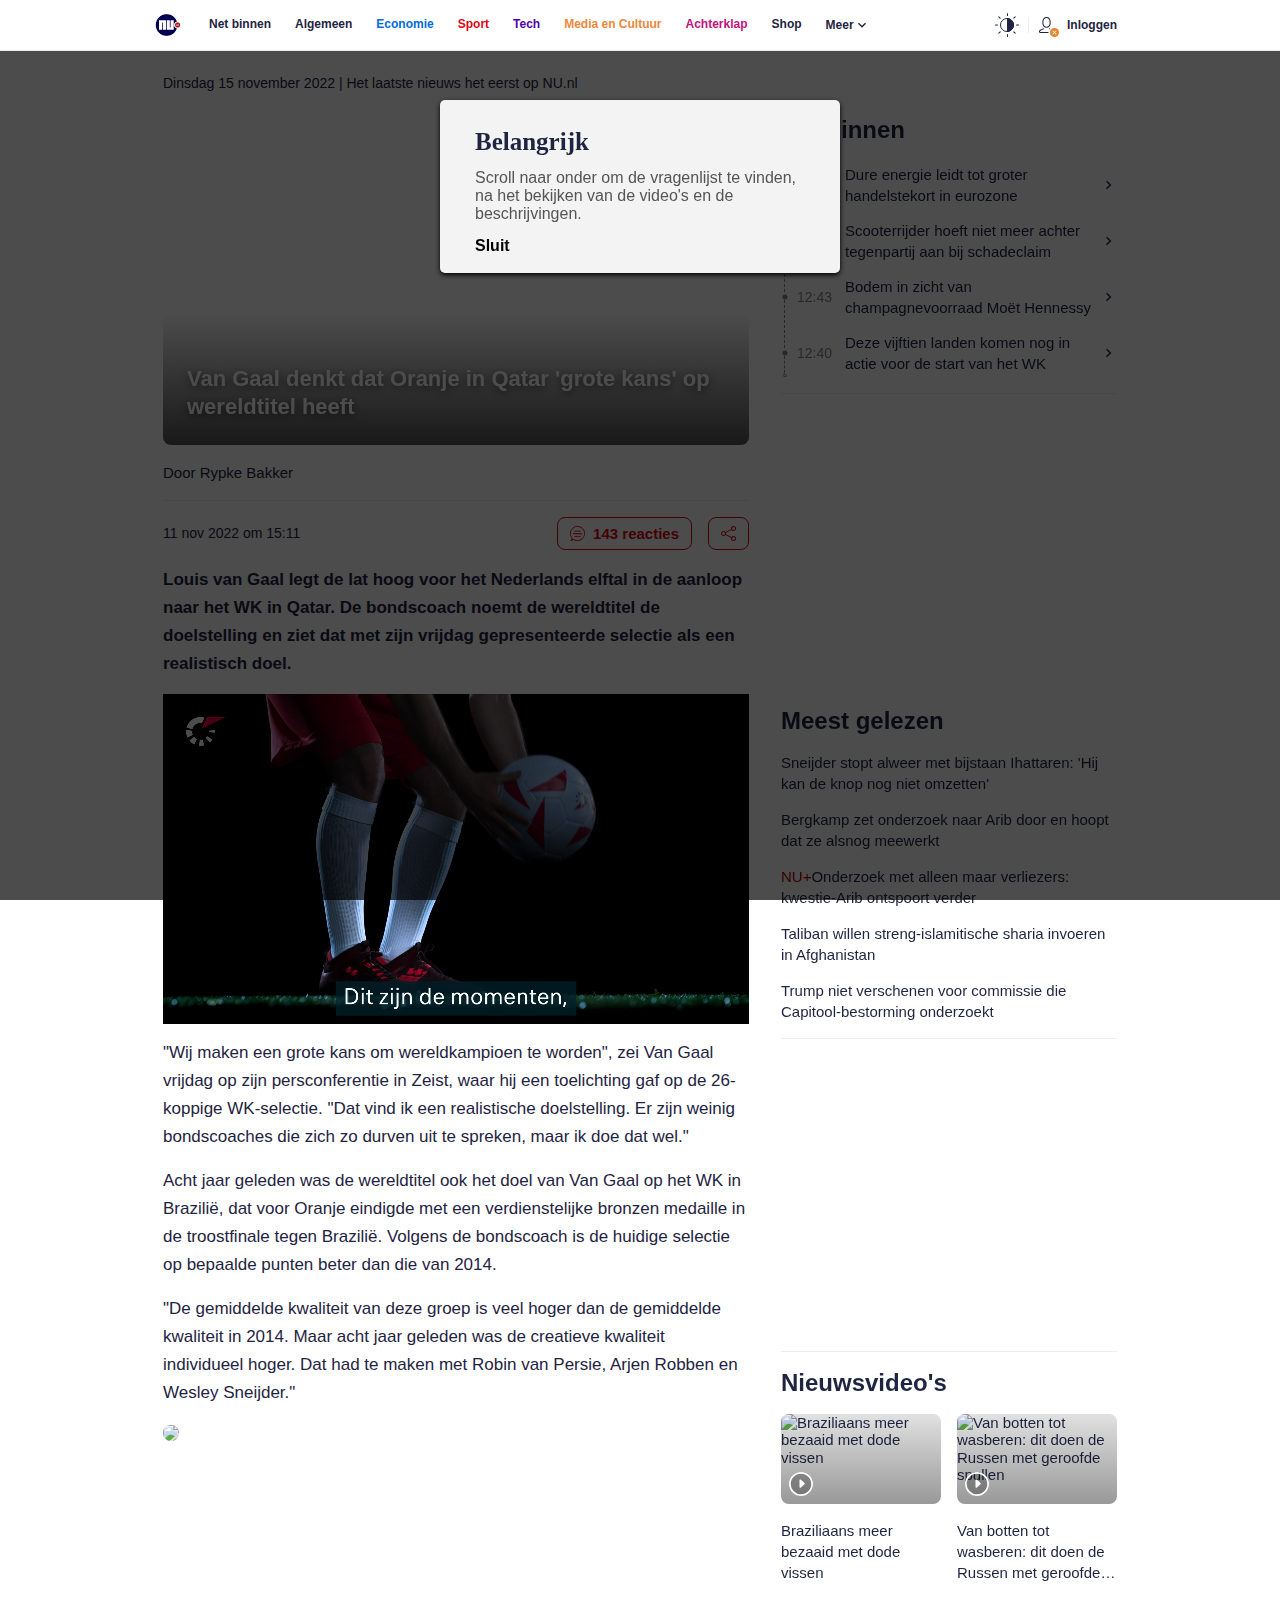
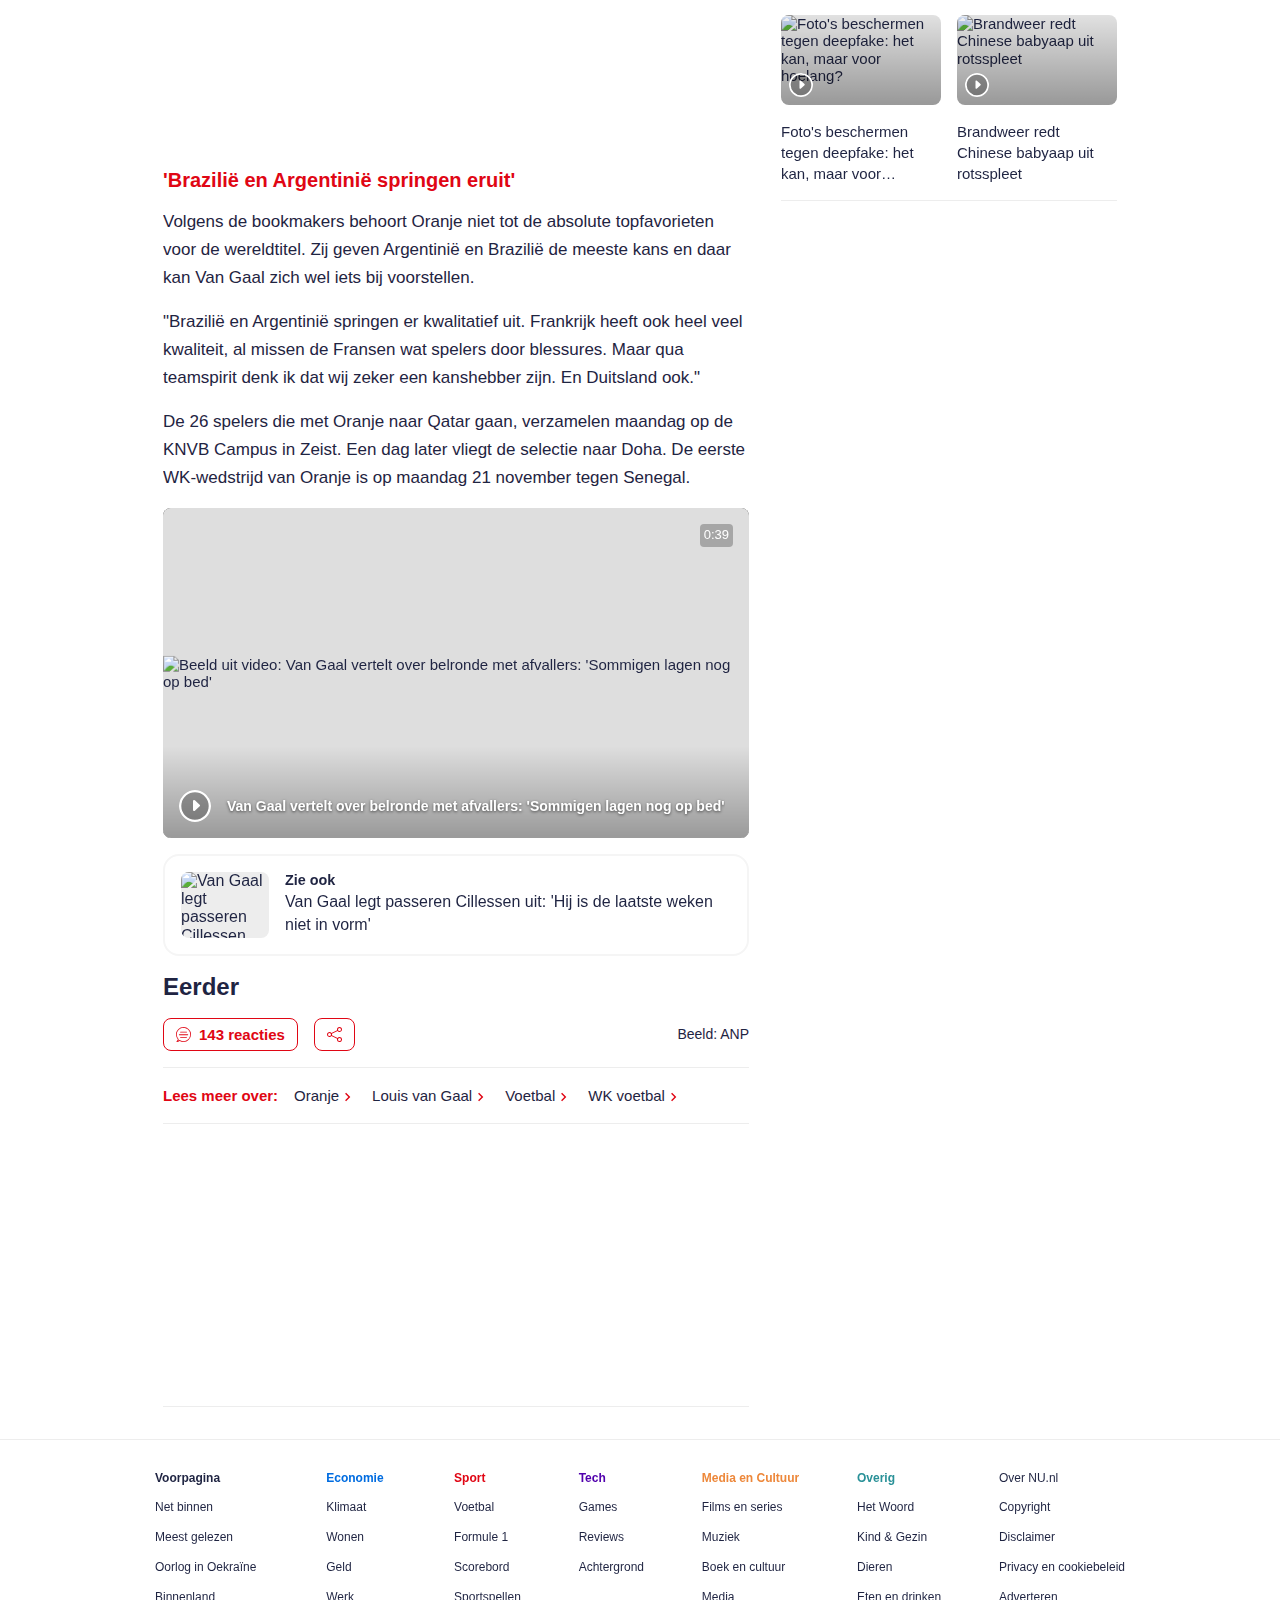
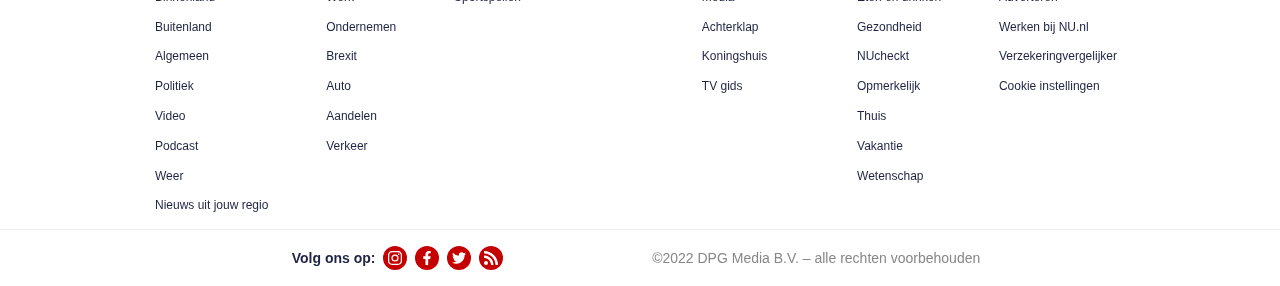
==== is-c/landingpage-is-c.html @ ccc2afef "Add files via upload" ====
<!DOCTYPE html>
<html lang="nl">

	<!-- popup -->  
	<script type="text/javascript" src="https://code.jquery.com/jquery-1.8.2.js"></script>
<style type="text/css">

</style>
<script type='text/javascript'>
$(function(){
var overlay = $('<div id="overlay"></div>');
overlay.show();
overlay.appendTo(document.body);
$('.popup').show();
$('.close').click(function(){
$('.popup').hide();
overlay.appendTo(document.body).remove();
return false;
});


 

$('.x').click(function(){
$('.popup').hide();
overlay.appendTo(document.body).remove();
return false;
});
});
</script>
<div class='popup'>
<div class='cnt223'>
<h1 style="font-size: 25px;">Belangrijk</h1>
<p style="font-size: 16px;">
Scroll naar onder om de vragenlijst te vinden, na het bekijken van de video's en de beschrijvingen.
<br/>
<br/>
<a href='' class='close' style="font-size: 16px;">Sluit</a>
</p>
</div>
</div>
	
<!--	popup -->




<head>
	<meta charset="UTF-8" />
	<meta http-equiv="X-UA-Compatible" content="IE=edge,chrome=1">
	<title>Van Gaal denkt dat Oranje in Qatar 'grote kans' op wereldtitel heeft | WK voetbal | NU.nl</title>
	<link rel="preload" as="image" href="https://media.nu.nl/m/qkdx85waa4nf_wd854/van-gaal-denkt-dat-oranje-in-qatar-grote-kans-op-wereldtitel-heeft.jpg">
	<meta name="google-site-verification" content="oQsKfEIgPiNMkgU1oDrWYKX6Z5FCFrwmlq3_VK6jlNo" />
	<meta name="google-site-verification" content="tRpopkLA7bauR1j8Ndzqrf9vyTjq-MEcNXh7MiApp34" />
	<meta property="fb:pages" content="129383287089484" />
	<meta name="viewport" content="width=device-width, initial-scale=1.0, maximum-scale=2.0, minimum-scale=1.0, user-scalable=yes" />
	<meta name="format-detection" content="telephone=yes" />
	<meta name="apple-mobile-web-app-capable" content="yes" />
	<meta http-equiv="cleartype" content="on">
	<meta name="theme-color" content="#1F2544" />
	<!--[-->
	<link href="https://media.nu.nl" rel="preconnect" crossorigin>
	<!--]-->
	<meta name="DC.date.issued" content="2022-11-11" />
	<meta name="description" content="Louis van Gaal legt de lat hoog voor het Nederlands elftal in de aanloop naar het WK in Qatar. De bondscoach noemt de wereldtitel de doelstelling en ziet dat met zijn vrijdag gepresenteerde selectie als een realistisch doel." />
	<meta name="keywords" content="Oranje, Louis van Gaal, Voetbal, WK voetbal" />
	<meta name="robots" content="index,follow,max-snippet:-1,max-image-preview:large,max-video-preview:5" />
	<meta name="article:published_time" content="2022-11-11T15:11:24+01:00" />
	<meta name="article:updated_time" content="2022-11-11T15:11:25+01:00" />
	<meta name="twitter:card" content="summary_large_image" />
	<meta name="twitter:description" content="Louis van Gaal legt de lat hoog voor het Nederlands elftal in de aanloop naar het WK in Qatar. De bondscoach noemt de wereldtitel de doelstelling en ziet dat met zijn vrijdag gepresenteerde selectie als een realistisch doel." />
	<meta name="twitter:image" content="https://media.nu.nl/m/qkdx85waa4nf_wd1280/van-gaal-denkt-dat-oranje-in-qatar-grote-kans-op-wereldtitel-heeft-wk-voetbal-nunl.jpg" />
	<meta name="twitter:site" content="@NUnl" />
	<meta name="twitter:title" content="Van Gaal denkt dat Oranje in Qatar 'grote kans' op wereldtitel heeft" />
	<meta name="twitter:url" content="https://www.nu.nl/wk-voetbal/6235530/van-gaal-denkt-dat-oranje-in-qatar-grote-kans-op-wereldtitel-heeft.html" />
	<meta name="og:description" content="Louis van Gaal legt de lat hoog voor het Nederlands elftal in de aanloop naar het WK in Qatar. De bondscoach noemt de wereldtitel de doelstelling en ziet dat met zijn vrijdag gepresenteerde selectie als een realistisch doel." />
	<meta name="og:image" content="https://media.nu.nl/m/qkdx85waa4nf_wd1280/van-gaal-denkt-dat-oranje-in-qatar-grote-kans-op-wereldtitel-heeft-wk-voetbal-nunl.jpg" />
	<meta name="og:locale" content="nl_NL" />
	<meta name="og:site_name" content="NU" />
	<meta name="og:title" content="Van Gaal denkt dat Oranje in Qatar 'grote kans' op wereldtitel heeft" />
	<meta name="og:type" content="article" />
	<meta name="og:url" content="https://www.nu.nl/wk-voetbal/6235530/van-gaal-denkt-dat-oranje-in-qatar-grote-kans-op-wereldtitel-heeft.html" />
	<link rel="canonical" href="https://www.nu.nl/wk-voetbal/6235530/van-gaal-denkt-dat-oranje-in-qatar-grote-kans-op-wereldtitel-heeft.html" />
	<script type="application/ld+json"> {"@context":"https://schema.org","@graph":[{"@id":"https://www.nu.nl/#website","@type":"WebSite","name":"NU.nl","url":"https://www.nu.nl/","potentialAction":{"@type":"SearchAction","query-input":"required name=search_term_string","target":"/zoeken?q={search_term_string}"},"publisher":{"@id":"https://www.nu.nl/#organization"}},{"headline":"Van Gaal denkt dat Oranje in Qatar 'grote kans' op wereldtitel heeft","url":"https://www.nu.nl/wk-voetbal/6235530/van-gaal-denkt-dat-oranje-in-qatar-grote-kans-op-wereldtitel-heeft.html","datePublished":"2022-11-11T15:11:24+01:00","dateCreated":"2022-11-11T15:11:24+01:00","dateModified":"2022-11-11T15:11:25+01:00","copyrightYear":2022,"articleSection":["wk-voetbal"],"speakable":{"@type":"SpeakableSpecification","xPath":["/html/head/title","/html/head/meta[@name='description']/@content"]},"isAccessibleForFree":true,"author":{"@id":"https://www.nu.nl/#organization"},"mainEntityOfPage":"https://www.nu.nl/wk-voetbal/6235530/van-gaal-denkt-dat-oranje-in-qatar-grote-kans-op-wereldtitel-heeft.html","primaryImageOfPage":"https://media.nu.nl/m/qkdx85waa4nf_wd854/van-gaal-denkt-dat-oranje-in-qatar-grote-kans-op-wereldtitel-heeft.jpg","thumbnailURL":"https://media.nu.nl/m/qkdx85waa4nf_wd854/van-gaal-denkt-dat-oranje-in-qatar-grote-kans-op-wereldtitel-heeft.jpg","image":["https://media.nu.nl/m/qkdx85waa4nf_wd854/van-gaal-denkt-dat-oranje-in-qatar-grote-kans-op-wereldtitel-heeft.jpg","https://media.nu.nl/m/e2exp0pa0tva_wd854/van-gaal-denkt-dat-oranje-in-qatar-grote-kans-op-wereldtitel-heeft.jpg"],"video":[{"@type":"VideoObject","name":"Van Gaal vertelt over belronde met afvallers: 'Sommigen lagen nog op bed'","inLanguage":"nl_NL","uploadDate":"2022-11-11T12:19:20+01:00","dateModified":"2022-11-11T12:19:20+01:00","contentUrl":"https://content.jwplatform.com/manifests/jf5yRAQz.m3u8","regionsAllowed":"NL","description":"Louis van Gaal vertelde vrijdag tijdens de persconferentie over zijn belronde met de afvallers.","duration":"PT39S","thumbnailUrl":"https://media.nu.nl/m/q1nx2ufaieu9_wd1280/van-gaal-vertelt-over-belronde-met-afvallers-sommigen-lagen-nog-op-bed.jpg"}],"inLanguage":"nl-NL","relatedLink":["https://www.nu.nl/wk-voetbal/6235513/van-gaal-legt-passeren-cillessen-uit-hij-is-de-laatste-weken-niet-in-vorm.html","https://www.nu.nl/wk-voetbal/6235430/spanje-zonder-ramos-en-thiago-naar-wk-tadic-in-definitieve-selectie-servie.html","https://www.nu.nl/296581/video/van-gaal-over-passeren-cillessen-logisch-dat-hij-teleurgesteld-is.html","https://www.nu.nl/wk-voetbal/6235514/memphis-niet-in-basis-tegen-senegal-janssen-waarschijnlijk-zijn-vervanger.html","https://www.nu.nl/voetbal/6235460/sc-cambuur-strikt-trainer-ultee-als-opvolger-van-henk-de-jong.html"],"articleBody":"Van Gaal denkt dat Oranje in Qatar 'grote kans' op wereldtitel heeft\nLouis van Gaal legt de lat hoog voor het Nederlands elftal in de aanloop naar het WK in Qatar. De bondscoach noemt de wereldtitel de doelstelling en ziet dat met zijn vrijdag gepresenteerde selectie als een realistisch doel. "@context": "https://schema.org", "@type": "VideoObject", "name": "Funny Cat Poses 2.0", "description": "A short description of your video, we'd keep it at 140 characters just to be safe.", "thumbnailUrl": "http://www.example.com/thumbnail.jpg", "uploadDate": "2015-04-05T08:00:00+02:00", "duration": "PT1M33S", "contentUrl": "https://www.youtube.com/watch?v=ovkyQIu7pm8", "embedUrl": "http://www.example.com/embed?videoetc", "interactionCount": "2347" </script>
	<script type="application/ld+json"> { "@context": "https://schema.org", "@type": "VideoObject", "name": "Funny Cat Poses 2.0", "description": "A short description of your video, we'd keep it at 140 characters just to be safe.", "thumbnailUrl": "http://www.example.com/thumbnail.jpg", "uploadDate": "2015-04-05T08:00:00+02:00", "duration": "PT1M33S", "contentUrl": "http://www.example.com/movie.mov", "embedUrl": "http://www.example.com/embed?videoetc", "interactionCount": "2347" } </script>
	<script type="application/ld+json"> { \n\"Wij maken een grote kans om wereldkampioen te worden\", zei Van Gaal vrijdag op zijn persconferentie in Zeist, waar hij een toelichting gaf op de 26-koppige WK-selectie. \"Dat vind ik een realistische doelstelling. Er zijn weinig bondscoaches die zich zo durven uit te spreken, maar ik doe dat wel.\"\nAcht jaar geleden was de wereldtitel ook het doel van Van Gaal op het WK in Brazili&#235;, dat voor Oranje eindigde met een verdienstelijke bronzen medaille in de troostfinale tegen Brazili&#235;. Volgens de bondscoach is de huidige selectie op bepaalde punten beter dan die van 2014.\n\"De gemiddelde kwaliteit van deze groep is veel hoger dan de gemiddelde kwaliteit in 2014. Maar acht jaar geleden was de creatieve kwaliteit individueel hoger. Dat had te maken met Robin van Persie, Arjen Robben en Wesley Sneijder.\"\n'Brazili&#235; en Argentini&#235; springen eruit'\nVolgens de bookmakers behoort Oranje niet tot de absolute topfavorieten voor de wereldtitel. Zij geven Argentini&#235; en Brazili&#235; de meeste kans en daar kan Van Gaal zich wel iets bij voorstellen.\n\"Brazili&#235; en Argentini&#235; springen er kwalitatief uit. Frankrijk heeft ook heel veel kwaliteit, al missen de Fransen wat spelers door blessures. Maar qua teamspirit denk ik dat wij zeker een kanshebber zijn. En Duitsland ook.\"\nDe 26 spelers die met Oranje naar Qatar gaan, verzamelen maandag op de KNVB Campus in Zeist. Een dag later vliegt de selectie naar Doha. De eerste WK-wedstrijd van Oranje is op maandag 21 november tegen Senegal.","wordCount":294,"@id":"https://www.nu.nl/wk-voetbal/6235530/van-gaal-denkt-dat-oranje-in-qatar-grote-kans-op-wereldtitel-heeft.html#webpage","isPartOf":{"@id":"https://www.nu.nl/#website"},"breadcrumb":{"@id":"https://www.nu.nl/wk-voetbal/6235530/van-gaal-denkt-dat-oranje-in-qatar-grote-kans-op-wereldtitel-heeft.html#breadcrumb"},"publisher":{"@id":"https://www.nu.nl/#organization"},"copyrightHolder":{"@id":"https://www.nu.nl/#organization"},"subjectOf":{"@id":"https://www.nu.nl/wk-voetbal/6235530/van-gaal-denkt-dat-oranje-in-qatar-grote-kans-op-wereldtitel-heeft.html#destination"},"@type":["NewsArticle","WebPage"]},{"@id":"https://www.nu.nl/wk-voetbal/6235530/van-gaal-denkt-dat-oranje-in-qatar-grote-kans-op-wereldtitel-heeft.html#breadcrumb","@type":"BreadcrumbList","itemListElement":[{"@type":"ListItem","item":{"@id":"https://www.nu.nl/","@type":"WebPage","name":"NU.nl","url":"https://www.nu.nl/"},"position":1},{"@type":"ListItem","item":{"@id":"https://www.nu.nl/wk-voetbal","@type":"WebPage","name":"WK voetbal","url":"https://www.nu.nl/wk-voetbal"},"position":2},{"@type":"ListItem","item":{"@id":"https://www.nu.nl/wk-voetbal/6235530/van-gaal-denkt-dat-oranje-in-qatar-grote-kans-op-wereldtitel-heeft.html","@type":"WebPage","name":"Van Gaal denkt dat Oranje in Qatar 'grote kans' op wereldtitel heeft","url":"https://www.nu.nl/wk-voetbal/6235530/van-gaal-denkt-dat-oranje-in-qatar-grote-kans-op-wereldtitel-heeft.html"},"position":3}]},{"@id":"https://www.nu.nl/#organization","@type":"Organization","name":"NU.nl","address":{"@id":"https://www.nu.nl/#primary-location-address"},"areaServed":{"@type":"Country","name":"NL","sameAs":"http://nl.dbpedia.org/resource/Nederland"},"brand":{"@id":"https://www.nu.nl/#organization"},"contactPoint":[{"@type":"ContactPoint","contactType":"customer service","hoursAvailable":{"@type":"OpeningHoursSpecification","opens":"8:30","closes":"17:00","dayOfWeek":["Monday","Tuesday","Wednesday","Thursday","Friday"]},"email":"contact@nu.nl"}],"founders":[{"@type":"Person","name":"Kees Zegers"},{"@type":"Person","name":"Sacha Prins"},{"@type":"Person","name":"Merien ten Houten"},{"@type":"Person","name":"Robert Klep"}],"foundingDate":"1999","foundinglocation":{"@type":"Place","address":{"@type":"PostalAddress","addressLocality":"Amsterdam"}},"logo":{"@id":"https://www.nu.nl/#logo"},"image":{"@id":"https://www.nu.nl/#logo"},"location":{"@id":"https://www.nu.nl/#primary-location"},"memberOf":{"@id":"https://www.dpgmedia.nl/#organization"},"sameAs":["https://nl.wikipedia.org/wiki/NU.nl","https://dbpedia.org/page/NU.nl","https://twitter.com/NUnl","https://www.facebook.com/nu.nl/","https://www.linkedin.com/company/697052/","https://www.wikidata.org/wiki/Q2183577"],"serviceArea":{"@type":"Country","name":"The Netherlands"},"url":"https://www.nu.nl/"},{"@id":"https://www.nu.nl/#primary-location","@type":"Place","address":{"@id":"https://www.nu.nl/#primary-location-address","addressCountry":"Nederland","addressLocality":"Hoofddorp","addressRegion":"Noord Holland","image":{"@id":"https://www.nu.nl/#primary-location-image"},"postalCode":"2132 JL","streetAddress":"Capellalaan 65"},"geo":{"@type":"GeoCoordinates","latitude":"52.2925828","longitude":"4.7042353"},"image":{"@id":"https://www.nu.nl/#primary-location-image","@type":"ImageObject","caption":"NU.nl","url":"https://www.nu.nl/static/img/atoms/images/favicon/schema_org.png","height":{"@type":"QuantitativeValue","unitCode":"E37","value":"192"},"width":{"@type":"QuantitativeValue","unitCode":"E37","value":"192"}},"openingHoursSpecification":[{"@type":"OpeningHoursSpecification","closes":"17:00:00","dayOfWeek":"http://schema.org/Monday","opens":"09:00:00"},{"@type":"OpeningHoursSpecification","closes":"17:00:00","dayOfWeek":"http://schema.org/Tuesday","opens":"09:00:00"},{"@type":"OpeningHoursSpecification","closes":"17:00:00","dayOfWeek":"http://schema.org/Wednesday","opens":"09:00:00"},{"@type":"OpeningHoursSpecification","closes":"17:00:00","dayOfWeek":"http://schema.org/Thursday","opens":"09:00:00"},{"@type":"OpeningHoursSpecification","closes":"17:00:00","dayOfWeek":"http://schema.org/Friday","opens":"09:00:00"}]},{"@id":"https://www.nu.nl/#logo","@type":"ImageObject","caption":"NU.nl","url":"https://www.nu.nl/static/img/atoms/images/favicon/schema_org.png","height":{"@type":"QuantitativeValue","unitCode":"E37","value":192},"width":{"@type":"QuantitativeValue","unitCode":"E37","value":192}},{"@id":"https://www.dpgmedia.nl/#organization","@type":"Organization","name":"DPG Media","address":{"@id":"https://www.dpgmedia.nl/#primary-location-address"},"areaServed":[{"@type":"Country","name":"NL","sameAs":"http://nl.dbpedia.org/resource/Nederland"},{"@type":"Country","name":"BE","sameAs":"http://nl.dbpedia.org/resource/Belgie"}],"brand":{"@id":"https://www.dpgmedia.nl/#organization"},"foundingDate":"1995","foundinglocation":{"@type":"Place","address":{"@type":"PostalAddress","addressLocality":"Amsterdam"}},"logo":{"@id":"https://www.dpgmedia.nl/#primary-location-image"},"image":{"@id":"https://www.dpgmedia.nl/#primary-location-image"},"location":{"@id":"https://www.dpgmedia.nl/#primary-location"},"memberOf":{"@id":"https://www.dpgmedia.nl/#organization"},"sameAs":["https://nl.wikipedia.org/wiki/DPG_Media","https://dbpedia.org/page/DPG_Media","https://www.wikidata.org/wiki/Q63020424","https://twitter.com/dpgmedianl","https://twitter.com/dpgmedia_nl","https://www.facebook.com/dpgmedianl/","https://www.kvk.nl/orderstraat/product-kiezen/?kvknummer=341729060008"],"serviceArea":[{"@type":"Country","name":"The Netherlands"},{"@type":"Country","name":"Belgium"}],"telephone":"+31 20 56 29 111","url":"https://www.dpgmedia.nl/"},{"@id":"https://www.dpgmedia.nl/#primary-location","@type":"Place","address":{"@id":"https://www.dpgmedia.nl/#primary-location-address","addressCountry":"Nederland","addressLocality":"Amsterdam","addressRegion":"Noord Holland","image":{"@id":"https://www.dpgmedia.nl/#primary-location-image"},"postalCode":"1018 LL","streetAddress":"Jacob Bontiusplaats 9"},"geo":{"@type":"GeoCoordinates","latitude":"52.3712743","longitude":"4.925683"},"image":{"@id":"https://www.dpgmedia.nl/#primary-location-image","@type":"ImageObject","caption":"DPG Media","url":"https://www.dpgmedia.nl/app/uploads/2019/09/dpgmedia-logo-rgb-300x158.png","height":{"@type":"QuantitativeValue","unitCode":"E37","value":"300"},"width":{"@type":"QuantitativeValue","unitCode":"E37","value":"158"}}}]} </script>
	<link rel="apple-touch-icon" sizes="57x57" href="/favicon/apple-touch-icon-57x57.png" />
	<link rel="apple-touch-icon" sizes="60x60" href="/favicon/apple-touch-icon-60x60.png" />
	<link rel="apple-touch-icon" sizes="72x72" href="/favicon/apple-touch-icon-72x72.png" />
	<link rel="apple-touch-icon" sizes="76x76" href="/favicon/apple-touch-icon-76x76.png" />
	<link rel="apple-touch-icon" sizes="114x114" href="/favicon/apple-touch-icon-114x114.png" />
	<link rel="apple-touch-icon" sizes="120x120" href="/favicon/apple-touch-icon-120x120.png" />
	<link rel="apple-touch-icon" sizes="144x144" href="/favicon/apple-touch-icon-144x144.png" />
	<link rel="apple-touch-icon" sizes="152x152" href="/favicon/apple-touch-icon-152x152.png" />
	<link rel="apple-touch-icon" sizes="180x180" href="/favicon/apple-touch-icon-180x180.png" />
	<link rel="icon" type="image/svg+xml" href="/favicon/nu_logo.svg?v=1" sizes="any" />
	<link rel="icon" type="image/png" href="/favicon/favicon-16x16.png" sizes="16x16" />
	<link rel="icon" type="image/png" href="/favicon/favicon-32x32.png" sizes="32x32" />
	<link rel="icon" type="image/png" href="/favicon/favicon-96x96.png" sizes="96x96" />
	<link rel="icon" type="image/png" href="/favicon/android-chrome-192x192.png" sizes="192x192" />
	<link rel="shortcut icon" href="/favicon/favicon.ico" />
	<script type="module" crossorigin src="/assets/index.27497fe3.js"></script>
	<!-- <link rel="stylesheet" href="/assets/index.d96b20ed.css"> -->
	<link href="landingpage-is-c.css" rel="stylesheet" type="text/css"> </head>

<body>
	<!-- Google Tag Manager (noscript) -->
	<noscript>
		<iframe src="https://www.googletagmanager.com/ns.html?id=GTM-TWLG4MQ" height="0" width="0" style="display: none; visibility: hidden"></iframe>
	</noscript>
	<!-- End Google Tag Manager (noscript) -->
	<div id="app" class="app-root">
		<div id="app__container" class="app-wrapper">
			<div class="modal-layer">
				<div style="display:none;" class="modal-layer__stack" content="nosnippet">
					<div class="modal-layer__shade"></div>
				</div>
				<div class="modal-layer__page-behind">
					<!--[-->
					<!--[-->
					<nav class="main-nav main-nav--is-sticky" data-nosnippet>
						<div class="main-nav__wrapper"><a href="#" class="main-nav__logo"><i class="icon main-nav__logo__img" data-category="navigation" data-action="logo" data-event><svg xmlns="http://www.w3.org/2000/svg" width="26" height="26" viewBox="0 0 24 24" aria-labelledby="Logo NU.nl" alt="Logo NU.nl" role="presentation" style="width: 26px; height: 26px;"><title lang="nl"></title><g><!--[--><g><defs id="defs22"></defs><g id="g16" fill="none" fill-rule="evenodd" transform="matrix(0.18750057,0,0,0.18750057,-3.648e-5,-1.3023029e-4)"><path id="path2" d="m 57.139,9.846 c 24.291,0 44.843,16.035 51.675,38.106 C 101,49.123 95.002,55.85 95.002,64 c 0,8.151 5.997,14.879 13.812,16.046 -6.832,22.073 -27.384,38.108 -51.675,38.108 C 27.268,118.154 3.048,93.907 3.048,64 3.048,34.09 27.268,9.846 57.139,9.846 Z" fill="#020051"></path><path id="path4" d="m 57.139,8.322 c 24.545,0 45.976,16.065 53.13,39.18 l 0.526,1.694 -1.755,0.263 A 14.703,14.703 0 0 0 96.526,64 c 0,7.31 5.358,13.471 12.513,14.54 l 1.756,0.262 -0.525,1.695 c -7.155,23.117 -28.586,39.182 -53.131,39.182 -30.714,0 -55.615,-24.93 -55.615,-55.678 0,-30.75 24.9,-55.678 55.615,-55.678 z" stroke="#ffffff" stroke-width="3.04761"></path><path id="path6" d="m 97.908,63.76 c 0,-7.474 6.057,-13.54 13.522,-13.54 7.464,0 13.522,6.065 13.522,13.54 0,7.474 -6.058,13.538 -13.522,13.538 -7.465,0 -13.522,-6.064 -13.522,-13.538 z" fill="#b50c16"></path><path id="path8" d="m 96.384,63.76 c 0,-8.316 6.739,-15.063 15.046,-15.063 8.307,0 15.046,6.747 15.046,15.063 0,8.315 -6.74,15.062 -15.045,15.062 -8.308,0 -15.047,-6.747 -15.047,-15.062 z" stroke="#ffffff" stroke-width="3.04761"></path><path id="path10" d="m 19.601,42.236 c 0,-0.823 0.832,-1.717 1.668,-1.717 h 31.83 c 0.878,0 1.452,0.865 1.452,1.717 v 43.729 c 0,0.83 -0.471,1.516 -1.452,1.516 H 40.19 c -0.86,0 -1.273,-0.603 -1.273,-1.516 v -32.54 c 0,-2.27 -3.68,-2.215 -3.68,0.01 v 32.53 c 0,0.883 -0.708,1.516 -1.5,1.516 H 21.27 c -0.89,0 -1.668,-0.592 -1.668,-1.516 z m 38.63,43.816 c 0,0.822 0.137,1.429 0.971,1.429 h 31.832 c 0.879,0 1.226,-0.578 1.226,-1.429 V 42.323 c 0,-0.83 -0.246,-1.804 -1.226,-1.804 H 78.125 c -0.862,0 -1.5,0.89 -1.5,1.804 v 32.539 c 0,2.272 -3.679,2.215 -3.679,-0.01 V 42.323 c 0,-0.883 -0.484,-1.804 -1.275,-1.804 H 59.202 c -0.888,0 -0.972,0.88 -0.972,1.804 z" fill="#ffffff"></path><g id="g14" fill="#ffffff"><path id="path12" d="m 112.922,69.22 h -2.091 v -4.038 c 0,-0.854 -0.045,-1.405 -0.134,-1.654 a 1.154,1.154 0 0 0 -0.439,-0.588 1.226,1.226 0 0 0 -0.722,-0.209 c -0.362,0 -0.687,0.1 -0.974,0.298 a 1.52,1.52 0 0 0 -0.596,0.79 c -0.104,0.328 -0.156,0.933 -0.156,1.817 v 3.583 h -2.09 v -7.91 h 1.941 v 1.162 c 0.69,-0.894 1.558,-1.341 2.605,-1.341 0.46,0 0.882,0.084 1.264,0.253 0.382,0.164 0.67,0.375 0.864,0.633 0.198,0.258 0.334,0.551 0.409,0.88 0.08,0.327 0.119,0.796 0.119,1.407 v 4.916 m 2.128,0.001 V 58.298 h 2.09 v 10.92 h -2.09"></path></g></g></g><!--]--></g></svg></i><span class="main-nav__logo__brand app-hide--d">NU.nl</span></a>
							<div class="main-nav__tools">
								<button class="app-button app-button--cta main-nav__tools__tool">
									<!--[--><i class="icon main-nav__tools__tool__icon icon--24"><svg xmlns="http://www.w3.org/2000/svg" width="24" height="24" viewBox="0 0 24 24" aria-labelledby="Wissel kleurenschema" alt="Wissel kleurenschema" role="presentation" style="width: 24px; height: 24px;"><title lang="nl"></title><g><!--[--><g fill="none" fill-rule="evenodd"><path d="M0 0h24v24H0z"></path><rect width="1" height="3" x="12" fill="currentColor" rx=".5"></rect><rect width="1" height="3" x="12" y="21" fill="currentColor" rx=".5"></rect><rect width="1" height="3" x="22" y="10.5" fill="currentColor" rx=".5" transform="rotate(90 22.5 12)"></rect><rect width="1" height="3" x="1" y="10.5" fill="currentColor" rx=".5" transform="rotate(90 1.5 12)"></rect><rect width="1" height="3" x="19" y="3" fill="currentColor" rx=".5" transform="rotate(-135 19.5 4.5)"></rect><rect width="1" height="3" x="19" y="18" fill="currentColor" rx=".5" transform="rotate(135 19.5 19.5)"></rect><rect width="1" height="3" x="4" y="3" fill="currentColor" rx=".5" transform="scale(1 -1) rotate(45 15.37 0)"></rect><rect width="1" height="3" x="4" y="18" fill="currentColor" rx=".5" transform="scale(1 -1) rotate(-45 -42.57 0)"></rect><circle cx="12" cy="12" r="6.5" stroke="currentColor"></circle><path fill="currentColor" stroke="currentColor" d="M12.5 18.48V5.52a6.5 6.5 0 010 12.96z"></path></g><!--]--></g></svg></i>
									<!--]-->
								</button>
								<button class="app-button app-button--cta main-nav__tools__tool account-trigger" data-nosnippet>
									<!--[--><i class="icon account-trigger__icon icon--24"><svg xmlns="http://www.w3.org/2000/svg" width="24" height="24" viewBox="0 0 24 24" aria-labelledby="Gebruiker-icoon" alt="Gebruiker-icoon" role="presentation" style="width: 24px; height: 24px;"><title lang="nl"></title><g><!--[--><g fill-rule="evenodd" clip-rule="evenodd" fill="currentColor"><path d="M15.338 15.443c-.286-.136-.482-.226-.509-.238a.505.505 0 0 0-.678.276.549.549 0 0 0 .264.71l.125.057c.236-.297.504-.566.798-.805zm-1.906 3.615h-8.02c-.17 0-.333-.19-.366-.306-.057-.194.056-.616.595-.995.74-.518 2.806-1.472 2.996-1.56a.549.549 0 0 0 .28-.716.508.508 0 0 0-.68-.276c-.112.05-2.324 1.068-3.17 1.66-.831.58-1.227 1.445-1.007 2.2.167.576.664.935 1.294.935h8.088a5.217 5.217 0 0 1-.009-.942zM15.652 10.453c0 2.367-1.853 4.303-4.119 4.303-2.264 0-4.118-1.936-4.118-4.303V8.302C7.415 5.937 9.269 4 11.533 4c2.266 0 4.12 1.937 4.12 4.302zm-4.119-5.378c-1.703 0-3.088 1.448-3.088 3.227v2.151c0 1.78 1.385 3.227 3.088 3.227 1.704 0 3.09-1.447 3.09-3.227V8.302c0-1.779-1.387-3.227-3.09-3.227Z"></path></g><!--]--></g></svg></i><a class="main-nav__tools__tool__label"> Inloggen </a>
									<!---->
									<!---->
									<!--]-->
								</button>
							</div>
							<ul class="main-nav__main">
								<!--[-->
								<li class="app-nav-item app-hide--d"><a class="branded branded--default app-nav-item__link" title="Voorpagina" href="#" data-category="navigation" data-action="main-menu" data-label="Voorpagina">Voorpagina</a>
									<!--[-->
									<!--]-->
								</li>
								<li class="app-nav-item"><a class="branded branded--default app-nav-item__link" title="Net binnen" href="#" data-category="navigation" data-action="main-menu" data-label="Net binnen">Net binnen</a>
									<!--[-->
									<!--]-->
								</li>
								<li class="app-nav-item app-hide--d"><a class="branded branded--default app-nav-item__link" title="Populair" href="#" data-category="navigation" data-action="main-menu" data-label="Populair">Populair</a>
									<!--[-->
									<!--]-->
								</li>
								<li class="app-nav-item app-hide--m"><a class="branded branded--default app-nav-item__link" title="Algemeen" href="#" data-category="navigation" data-action="main-menu" data-label="Algemeen">Algemeen</a>
									<!--[-->
									<!--]-->
								</li>
								<li class="app-nav-item app-hide--m"><a class="branded branded--nuzakelijk app-nav-item__link" title="Economie" href="#" data-category="navigation" data-action="main-menu" data-label="Economie">Economie</a>
									<!--[-->
									<!--]-->
								</li>
								<li class="app-nav-item app-hide--m"><a class="branded branded--nusport app-nav-item__link" title="Sport" href="#" data-category="navigation" data-action="main-menu" data-label="Sport">Sport</a>
									<!--[-->
									<!--]-->
								</li>
								<li class="app-nav-item app-hide--m"><a class="branded branded--nutech app-nav-item__link" title="Tech" href="#" data-category="navigation" data-action="main-menu" data-label="Tech">Tech</a>
									<!--[-->
									<!--]-->
								</li>
								<li class="app-nav-item app-hide--m"><a class="branded branded--nuuit app-nav-item__link" title="Media en Cultuur" href="#" data-category="navigation" data-action="main-menu" data-label="Media en Cultuur">Media en Cultuur</a>
									<!--[-->
									<!--]-->
								</li>
								<li class="app-nav-item app-hide--m"><a class="branded branded--nuentertainment app-nav-item__link" title="Achterklap" href="#" data-category="navigation" data-action="main-menu" data-label="Achterklap">Achterklap</a>
									<!--[-->
									<!--]-->
								</li>
								<li class="app-nav-item app-hide--m"><a class="branded branded--default app-nav-item__link" title="Shop" href="#" data-category="navigation" data-action="main-menu" data-label="Shop">Shop</a>
									<!--[-->
									<!--]-->
								</li>
								<!--]-->
								<li class="app-nav-item">
									<button class="app-button app-button--cta app-nav-item__cta app-button--show-more" title="Meer" data-category="navigation" data-action="main-menu" data-label="meer">
										<!--[--><span class="app-nav-item__cta__label">Meer <i class="icon icon--16"><svg xmlns="http://www.w3.org/2000/svg" viewBox="0 0 24 24" width="16" height="16"><path fill="currentColor" d="M7.41 8.58L12 13.17l4.59-4.59L18 10l-6 6-6-6 1.41-1.42z"></path></svg></i></span>
										<!--]-->
									</button>
								</li>
							</ul>
						</div>
						<div class="main-nav__dropdown">
							<ul class="main-nav__sub">
								<!--[-->
								<li class="app-nav-item nav-item-group"><a class="branded branded--default app-nav-item__link" title="Voorpagina" href="/voorpagina" data-category="navigation" data-action="dropdown-menu" data-label="Voorpagina">Voorpagina</a>
									<!--[-->
									<ul>
										<!--[-->
										<li class="app-nav-item"><a class="branded branded--default app-nav-item__link" title="Net binnen" href="/net-binnen" data-category="navigation" data-action="dropdown-menu" data-label="Net binnen">Net binnen</a>
											<!--[-->
											<!--]-->
										</li>
										<li class="app-nav-item"><a class="branded branded--default app-nav-item__link" title="Meest gelezen" href="/meest-gelezen" data-category="navigation" data-action="dropdown-menu" data-label="Meest gelezen">Meest gelezen</a>
											<!--[-->
											<!--]-->
										</li>
										<li class="app-nav-item"><a class="branded branded--default app-nav-item__link" title="Oorlog in Oekraïne" href="/spanningen-oekraine" data-category="navigation" data-action="dropdown-menu" data-label="Oorlog in Oekraïne">Oorlog in Oekraïne</a>
											<!--[-->
											<!--]-->
										</li>
										<li class="app-nav-item"><a class="branded branded--default app-nav-item__link" title="Binnenland" href="/binnenland" data-category="navigation" data-action="dropdown-menu" data-label="Binnenland">Binnenland</a>
											<!--[-->
											<!--]-->
										</li>
										<li class="app-nav-item"><a class="branded branded--default app-nav-item__link" title="Buitenland" href="/buitenland" data-category="navigation" data-action="dropdown-menu" data-label="Buitenland">Buitenland</a>
											<!--[-->
											<!--]-->
										</li>
										<li class="app-nav-item"><a class="branded branded--default app-nav-item__link" title="Algemeen" href="/algemeen" data-category="navigation" data-action="dropdown-menu" data-label="Algemeen">Algemeen</a>
											<!--[-->
											<!--]-->
										</li>
										<li class="app-nav-item"><a class="branded branded--default app-nav-item__link" title="Politiek" href="/politiek" data-category="navigation" data-action="dropdown-menu" data-label="Politiek">Politiek</a>
											<!--[-->
											<!--]-->
										</li>
										<li class="app-nav-item"><a class="branded branded--default app-nav-item__link" title="Video" href="/videos" data-category="navigation" data-action="dropdown-menu" data-label="Video">Video</a>
											<!--[-->
											<!--]-->
										</li>
										<li class="app-nav-item"><a class="branded branded--default app-nav-item__link" title="Podcast" href="/podcast" data-category="navigation" data-action="dropdown-menu" data-label="Podcast">Podcast</a>
											<!--[-->
											<!--]-->
										</li>
										<li class="app-nav-item"><a class="branded branded--default app-nav-item__link" title="Weer" href="/weer" data-category="navigation" data-action="dropdown-menu" data-label="Weer">Weer</a>
											<!--[-->
											<!--]-->
										</li>
										<li class="app-nav-item"><a class="branded branded--default app-nav-item__link" title="Nieuws uit jouw regio" href="/regio" data-category="navigation" data-action="dropdown-menu" data-label="Nieuws uit jouw regio">Nieuws uit jouw regio</a>
											<!--[-->
											<!--]-->
										</li>
										<!--]-->
									</ul>
									<!--]-->
								</li>
								<li class="app-nav-item nav-item-group"><a class="branded branded--nuzakelijk app-nav-item__link" title="Economie" href="/economie" data-category="navigation" data-action="dropdown-menu" data-label="Economie">Economie</a>
									<!--[-->
									<ul>
										<!--[-->
										<li class="app-nav-item"><a class="branded branded--nuzakelijk app-nav-item__link" title="Klimaat" href="/klimaat" data-category="navigation" data-action="dropdown-menu" data-label="Klimaat">Klimaat</a>
											<!--[-->
											<!--]-->
										</li>
										<li class="app-nav-item"><a class="branded branded--nuzakelijk app-nav-item__link" title="Wonen" href="/wonen" data-category="navigation" data-action="dropdown-menu" data-label="Wonen">Wonen</a>
											<!--[-->
											<!--]-->
										</li>
										<li class="app-nav-item"><a class="branded branded--nuzakelijk app-nav-item__link" title="Geld" href="/geldzaken" data-category="navigation" data-action="dropdown-menu" data-label="Geld">Geld</a>
											<!--[-->
											<!--]-->
										</li>
										<li class="app-nav-item"><a class="branded branded--nuzakelijk app-nav-item__link" title="Werk" href="/werk" data-category="navigation" data-action="dropdown-menu" data-label="Werk">Werk</a>
											<!--[-->
											<!--]-->
										</li>
										<li class="app-nav-item"><a class="branded branded--nuzakelijk app-nav-item__link" title="Ondernemen" href="/ondernemen" data-category="navigation" data-action="dropdown-menu" data-label="Ondernemen">Ondernemen</a>
											<!--[-->
											<!--]-->
										</li>
										<li class="app-nav-item"><a class="branded branded--nuzakelijk app-nav-item__link" title="Brexit" href="/brexit" data-category="navigation" data-action="dropdown-menu" data-label="Brexit">Brexit</a>
											<!--[-->
											<!--]-->
										</li>
										<li class="app-nav-item"><a class="branded branded--nuzakelijk app-nav-item__link" title="Auto" href="/auto" data-category="navigation" data-action="dropdown-menu" data-label="Auto">Auto</a>
											<!--[-->
											<!--]-->
										</li>
										<li class="app-nav-item"><a class="branded branded--nuzakelijk app-nav-item__link" title="Aandelen" href="/aandelen" data-category="navigation" data-action="dropdown-menu" data-label="Aandelen">Aandelen</a>
											<!--[-->
											<!--]-->
										</li>
										<li class="app-nav-item"><a class="branded branded--nuzakelijk app-nav-item__link" title="Verkeer" href="/verkeer" data-category="navigation" data-action="dropdown-menu" data-label="Verkeer">Verkeer</a>
											<!--[-->
											<!--]-->
										</li>
										<!--]-->
									</ul>
									<!--]-->
								</li>
								<li class="app-nav-item nav-item-group"><a class="branded branded--nusport app-nav-item__link" title="Sport" href="/sport" data-category="navigation" data-action="dropdown-menu" data-label="Sport">Sport</a>
									<!--[-->
									<ul>
										<!--[-->
										<li class="app-nav-item"><a class="branded branded--nusport app-nav-item__link" title="Voetbal" href="/voetbal" data-category="navigation" data-action="dropdown-menu" data-label="Voetbal">Voetbal</a>
											<!--[-->
											<!--]-->
										</li>
										<li class="app-nav-item"><a class="branded branded--nusport app-nav-item__link" title="Formule 1" href="/formule-1" data-category="navigation" data-action="dropdown-menu" data-label="Formule 1">Formule 1</a>
											<!--[-->
											<!--]-->
										</li>
										<li class="app-nav-item"><a class="branded branded--nusport app-nav-item__link" title="Scorebord" href="/live/voetbal" data-category="navigation" data-action="dropdown-menu" data-label="Scorebord">Scorebord</a>
											<!--[-->
											<!--]-->
										</li>
										<li class="app-nav-item"><a class="branded branded--nusport app-nav-item__link" title="Sportspellen" href="/sportspellen" data-category="navigation" data-action="dropdown-menu" data-label="Sportspellen">Sportspellen</a>
											<!--[-->
											<!--]-->
										</li>
										<!--]-->
									</ul>
									<!--]-->
								</li>
								<li class="app-nav-item nav-item-group"><a class="branded branded--nutech app-nav-item__link" title="Tech" href="/tech" data-category="navigation" data-action="dropdown-menu" data-label="Tech">Tech</a>
									<!--[-->
									<ul>
										<!--[-->
										<li class="app-nav-item"><a class="branded branded--nutech app-nav-item__link" title="Games" href="/games" data-category="navigation" data-action="dropdown-menu" data-label="Games">Games</a>
											<!--[-->
											<!--]-->
										</li>
										<li class="app-nav-item"><a class="branded branded--nutech app-nav-item__link" title="Reviews" href="/reviews" data-category="navigation" data-action="dropdown-menu" data-label="Reviews">Reviews</a>
											<!--[-->
											<!--]-->
										</li>
										<li class="app-nav-item"><a class="branded branded--nutech app-nav-item__link" title="Achtergrond" href="/tech-achtergrond" data-category="navigation" data-action="dropdown-menu" data-label="Achtergrond">Achtergrond</a>
											<!--[-->
											<!--]-->
										</li>
										<!--]-->
									</ul>
									<!--]-->
								</li>
								<li class="app-nav-item nav-item-group"><a class="branded branded--nuuit app-nav-item__link" title="Media en Cultuur" href="/entertainment" data-category="navigation" data-action="dropdown-menu" data-label="Media en Cultuur">Media en Cultuur</a>
									<!--[-->
									<ul>
										<!--[-->
										<li class="app-nav-item"><a class="branded branded--nuentertainment app-nav-item__link" title="Films en series" href="/film" data-category="navigation" data-action="dropdown-menu" data-label="Films en series">Films en series</a>
											<!--[-->
											<!--]-->
										</li>
										<li class="app-nav-item"><a class="branded branded--nuentertainment app-nav-item__link" title="Muziek" href="/muziek" data-category="navigation" data-action="dropdown-menu" data-label="Muziek">Muziek</a>
											<!--[-->
											<!--]-->
										</li>
										<li class="app-nav-item"><a class="branded branded--nuentertainment app-nav-item__link" title="Boek en cultuur" href="/cultuur-overig" data-category="navigation" data-action="dropdown-menu" data-label="Boek en cultuur">Boek en cultuur</a>
											<!--[-->
											<!--]-->
										</li>
										<li class="app-nav-item"><a class="branded branded--nuentertainment app-nav-item__link" title="Media" href="/media" data-category="navigation" data-action="dropdown-menu" data-label="Media">Media</a>
											<!--[-->
											<!--]-->
										</li>
										<li class="app-nav-item"><a class="branded branded--nuentertainment app-nav-item__link" title="Achterklap" href="/achterklap" data-category="navigation" data-action="dropdown-menu" data-label="Achterklap">Achterklap</a>
											<!--[-->
											<!--]-->
										</li>
										<li class="app-nav-item"><a class="branded branded--nuuit app-nav-item__link" title="Koningshuis" href="/koningshuis" data-category="navigation" data-action="dropdown-menu" data-label="Koningshuis">Koningshuis</a>
											<!--[-->
											<!--]-->
										</li>
										<li class="app-nav-item"><a class="branded branded--nuentertainment app-nav-item__link" title="TV gids" href="/tvgids" data-category="navigation" data-action="dropdown-menu" data-label="TV gids">TV gids</a>
											<!--[-->
											<!--]-->
										</li>
										<!--]-->
									</ul>
									<!--]-->
								</li>
								<li class="app-nav-item nav-item-group"><a class="branded branded--nuoverig app-nav-item__link" title="Overig" href="/overig" data-category="navigation" data-action="dropdown-menu" data-label="Overig">Overig</a>
									<!--[-->
									<ul>
										<!--[-->
										<li class="app-nav-item"><a class="branded branded--nuoverig app-nav-item__link" title="Het Woord" href="/het-woord" data-category="navigation" data-action="dropdown-menu" data-label="Het Woord">Het Woord</a>
											<!--[-->
											<!--]-->
										</li>
										<li class="app-nav-item"><a class="branded branded--nuoverig app-nav-item__link" title="Kind &amp; Gezin" href="/kind-gezin" data-category="navigation" data-action="dropdown-menu" data-label="Kind &amp; Gezin">Kind &amp; Gezin</a>
											<!--[-->
											<!--]-->
										</li>
										<li class="app-nav-item"><a class="branded branded--nuoverig app-nav-item__link" title="Dieren" href="/dieren" data-category="navigation" data-action="dropdown-menu" data-label="Dieren">Dieren</a>
											<!--[-->
											<!--]-->
										</li>
										<li class="app-nav-item"><a class="branded branded--nuoverig app-nav-item__link" title="Eten en drinken" href="/eten-en-drinken" data-category="navigation" data-action="dropdown-menu" data-label="Eten en drinken">Eten en drinken</a>
											<!--[-->
											<!--]-->
										</li>
										<li class="app-nav-item"><a class="branded branded--nuoverig app-nav-item__link" title="Gezondheid" href="/gezondheid" data-category="navigation" data-action="dropdown-menu" data-label="Gezondheid">Gezondheid</a>
											<!--[-->
											<!--]-->
										</li>
										<li class="app-nav-item"><a class="branded branded--nuoverig app-nav-item__link" title="NUcheckt" href="/nucheckt" data-category="navigation" data-action="dropdown-menu" data-label="NUcheckt">NUcheckt</a>
											<!--[-->
											<!--]-->
										</li>
										<li class="app-nav-item"><a class="branded branded--nuoverig app-nav-item__link" title="Opmerkelijk" href="/opmerkelijk" data-category="navigation" data-action="dropdown-menu" data-label="Opmerkelijk">Opmerkelijk</a>
											<!--[-->
											<!--]-->
										</li>
										<li class="app-nav-item"><a class="branded branded--nuoverig app-nav-item__link" title="Thuis" href="/uit" data-category="navigation" data-action="dropdown-menu" data-label="Thuis">Thuis</a>
											<!--[-->
											<!--]-->
										</li>
										<li class="app-nav-item"><a class="branded branded--nuoverig app-nav-item__link" title="Vakantie" href="/vakantie" data-category="navigation" data-action="dropdown-menu" data-label="Vakantie">Vakantie</a>
											<!--[-->
											<!--]-->
										</li>
										<li class="app-nav-item"><a class="branded branded--nuoverig app-nav-item__link" title="Wetenschap" href="/wetenschap" data-category="navigation" data-action="dropdown-menu" data-label="Wetenschap">Wetenschap</a>
											<!--[-->
											<!--]-->
										</li>
										<!--]-->
									</ul>
									<!--]-->
								</li>
								<!--]-->
								<li class="nav-item-group nav-item-group--editorials">
									<ul>
										<!--[-->
										<li class="app-nav-item"><a class="branded branded--default app-nav-item__link" title="Over NU.nl" href="/over-nu" data-category="navigation" data-action="dropdown-menu" data-label="Over NU.nl">Over NU.nl</a>
											<!--[-->
											<!--]-->
										</li>
										<li class="app-nav-item"><a class="branded branded--default app-nav-item__link" title="NUfolder" href="/nufolder" data-category="navigation" data-action="dropdown-menu" data-label="NUfolder">NUfolder</a>
											<!--[-->
											<!--]-->
										</li>
										<li class="app-nav-item"><a class="branded branded--default app-nav-item__link" title="NUshop" href="/nushop-adverteerder" data-category="navigation" data-action="dropdown-menu" data-label="NUshop">NUshop</a>
											<!--[-->
											<!--]-->
										</li>
										<li class="app-nav-item"><a class="branded branded--default app-nav-item__link" title="Tickets" href="/tickets" data-category="navigation" data-action="dropdown-menu" data-label="Tickets">Tickets</a>
											<!--[-->
											<!--]-->
										</li>
										<!--]-->
									</ul>
								</li>
							</ul>
						</div>
					</nav>
					<main class="branded branded--nusport page-wrapper">
						
						<script>
						if(!window.NU) {
							window.NU = {};
						}
						var m = 'VerticalShiftSkyScraper';
						NU[m] = NU[m] || function(a) {
							if(!a) return;
							var d = document,
								q = 'querySelector',
								v1 = d[q]('#v1'),
								c = d[q]('main'),
								h = 'clientHeight';
							if(v1 && c && a + v1[h] < c[h]) {
								v1.style.marginTop = a + 'px';
							} else {
								v1.style.display = 'none';
							}
						};
						</script>
						<header class="topbar">
							<div class="topbar__date">Dinsdag 15 november 2022 | Het laatste nieuws het eerst op NU.nl
								<!---->
							</div>
							<div class="topbar__widgets"></div>
						</header>
						<section class="columns">
							<article class="columns__main">
								<!--[-->
								<!--[-->
								<!--[-->
								<figure class="image-header-block image-block--stretched">
									<div class="space-reserver" style="padding-bottom:56.25% !important;">
										<div class="space-reserver__child">
											<!--[--><img src="https://media.nu.nl/m/qkdx85waa4nf_wd854/van-gaal-denkt-dat-oranje-in-qatar-grote-kans-op-wereldtitel-heeft.jpg" alt loading="lazy" class="image image-header-block__img" __typename="GenericImage" copyright="ANP" mediaid="qkdx85waa4nf">
											<!--]-->
										</div>
									</div>
									<h1 class="image-header-block__page-title"><!----> Van Gaal denkt dat Oranje in Qatar &#39;grote kans&#39; op wereldtitel heeft</h1></figure>
								<div class="byline">
									<!--[--><address class="textblock author">Door Rypke Bakker</address>
									<!--]-->
								</div>
								<hr class="app-divider">
								<header class="article-meta article-meta--top">
									<div class="article-meta__static">
										<!--[--><span class="article-meta__info">11 nov 2022 om 15:11</span>
										<!--]-->
									</div>
									<div class="article-meta__interactive"><a class="app-button app-button--inversed app-button--nowrap branded comments-link article-meta__nujij-link" href="#" data-category="nujij" data-action="go-to-reactions" data-label="via-article_top"><i class="icon comments-link__icon"><svg xmlns="http://www.w3.org/2000/svg" width="15" height="15" viewBox="0 0 24 24" aria-labelledby="nujij comment" alt="nujij comment" role="presentation" style="width: 15px; height: 15px;"><title lang="nl"></title><g><!--[--><path fill-rule="evenodd" clip-rule="evenodd" d="M17 15.8H7.1a.6.6 0 0 0-.6.6c0 .3.2.6.6.6h9.7a.6.6 0 0 0 .7-.6.6.6 0 0 0-.7-.6zM7.1 8.9h9.7a.6.6 0 0 0 .7-.6.6.6 0 0 0-.7-.7H7.2a.6.6 0 0 0-.6.7.6.6 0 0 0 .6.6zm11.6 2.8H5.2a.6.6 0 0 0-.6.6c0 .4.3.7.6.7h13.6a.6.6 0 0 0 .7-.7.6.6 0 0 0-.7-.6zm.8 7.8a10.8 10.8 0 0 1-13 1.7 1.4 1.4 0 0 0-1.6.1 6 6 0 0 1-1.7 1l1-1.7a1.4 1.4 0 0 0 0-.8A1.4 1.4 0 0 0 4 19a10.6 10.6 0 0 1 .4-14.6A10.7 10.7 0 0 1 12 1.4c2.9 0 5.5 1 7.6 3a10.5 10.5 0 0 1 3.1 7.6c0 2.8-1.1 5.5-3.1 7.5zm.9-16A12 12 0 0 0 12 .2a12 12 0 0 0-8.5 3.5A12 12 0 0 0 3 20v.1c-.3.8-1 2-2 2.6a.6.6 0 0 0-.2.8c.1.2.4.4.6.4a7 7 0 0 0 4.3-1.5.6.6 0 0 0 .1 0l.1-.1a12 12 0 0 0 6 1.6 12 12 0 0 0 8.6-3.5A11.8 11.8 0 0 0 24 12a11.8 11.8 0 0 0-3.5-8.4z" fill="currentColor"></path><!--]--></g></svg></i><span>143  reacties</span></a>
										<div class="social-sharing social-sharing--top">
											<button class="app-button app-button--inversed branded social-sharing__button">
												<!--[--><i class="icon icon--share"><svg xmlns="http://www.w3.org/2000/svg" width="15" height="15" viewBox="0 0 24 24" aria-labelledby="" alt="" role="presentation" style="width: 15px; height: 15px;"><title lang="nl"></title><g><!--[--><path fill="currentColor" fill-rule="evenodd" clip-rule="evenodd" d="M17.6 20a2.4 2.4 0 1 1 4.8 0 2.4 2.4 0 0 1-4.8 0zm-16-8a2.4 2.4 0 1 1 4.8 0 2.4 2.4 0 0 1-4.8 0Zm20.8-8a2.4 2.4 0 1 1-4.8 0 2.4 2.4 0 0 1 4.8 0zm-5.53 13.54-9.02-4.51c.09-.33.15-.67.15-1.03s-.06-.7-.15-1.03l9.02-4.51A3.98 3.98 0 0 0 24 4a4 4 0 0 0-8 0c0 .36.06.7.15 1.03L7.13 9.54A3.98 3.98 0 0 0 0 12a3.98 3.98 0 0 0 7.13 2.46l9.02 4.51A4 4 0 1 0 20 16c-1.28 0-2.4.61-3.13 1.54z"></path><!--]--></g></svg></i>
												<!--]-->
											</button>
											<div class="social-sharing__tooltip social-sharing__tooltip--bottom">
												<div class="social-sharing__platforms">
													<!--[--  <a href="//insidemedia.sharepoint.com///insidemedia.sharepoint.com///api.whatsapp.com/send?text=Bekijk+dit+artikel+op+NU.nl%3A+https://www.nu.nl/wk-voetbal/6235530/van-gaal-denkt-dat-oranje-in-qatar-grote-kans-op-wereldtitel-heeft.html" data-category="article" data-action="share" data-label="whatsapp_top" class="social-sharing__link states states--hover"><span class="sr-only">Delen via WhatsApp</span><i class="icon icon--whatsapp"><svg xmlns="http://www.w3.org/2000/svg" width="20" height="20" viewBox="0 0 24 24" aria-labelledby="" alt="" role="presentation" style="width: 20px; height: 20px;"><title lang="nl"></title><g> ]-->
													<!--[--  <path fill="currentColor" d="M20.4 3.49A11.9 11.9 0 0 0 1.69 17.84L0 24l6.3-1.66A12 12 0 0 0 24 11.9c0-3.17-1.35-6.15-3.6-8.4ZM12 21.79a9.87 9.87 0 0 1-5.04-1.38l-.36-.21-3.74.98 1-3.65-.24-.38A9.9 9.9 0 0 1 18.98 4.9a9.92 9.92 0 0 1 3.01 7 10 10 0 0 1-10 9.89zm5.42-7.4c-.3-.16-1.76-.87-2.03-.97-.28-.1-.48-.15-.67.15-.2.3-.77.96-.95 1.17-.17.2-.35.22-.64.07-1.75-.87-2.9-1.56-4.04-3.53-.31-.53.3-.5.87-1.63.1-.2.05-.37-.03-.52l-.91-2.2c-.24-.58-.5-.5-.67-.51l-.57-.01c-.2 0-.52.07-.8.37-.27.3-1.03 1.01-1.03 2.48 0 1.46 1.06 2.87 1.2 3.07.16.2 2.1 3.2 5.09 4.5 1.88.8 2.62.88 3.56.74.58-.09 1.76-.72 2-1.42.25-.7.25-1.29.18-1.41-.07-.14-.27-.21-.56-.36z"></path> ]-->
													<!--]--  </g></svg></i><span>WhatsApp</span></a><a href="//insidemedia.sharepoint.com///insidemedia.sharepoint.com///www.facebook.com/sharer.php?u=https://www.nu.nl/wk-voetbal/6235530/van-gaal-denkt-dat-oranje-in-qatar-grote-kans-op-wereldtitel-heeft.html" data-category="article" data-action="share" data-label="facebook_top" class="social-sharing__link states states--hover"><span class="sr-only">Delen via Facebook</span><i class="icon icon--facebook"><svg xmlns="http://www.w3.org/2000/svg" width="20" height="20" viewBox="0 0 24 24" aria-labelledby="" alt="" role="presentation" style="width: 20px; height: 20px;"><title lang="nl"></title><g> ]-->
													<!--[--  <path fill="currentColor" d="m17.58 13.5.67-4.34h-4.17V6.34c0-1.19.59-2.35 2.45-2.35h1.9V.3S16.7 0 15.06 0C11.63 0 9.4 2.08 9.4 5.85v3.3H5.57v4.35H9.4V24h4.7V13.5Z"></path> ]-->
													<!--]--  </g></svg></i><span>Facebook</span></a><a href="//insidemedia.sharepoint.com///insidemedia.sharepoint.com///twitter.com/intent/tweet/?text=Van Gaal denkt dat Oranje in Qatar 'grote kans' op wereldtitel heeft&amp;url=https://www.nu.nl/wk-voetbal/6235530/van-gaal-denkt-dat-oranje-in-qatar-grote-kans-op-wereldtitel-heeft.html&amp;via=NUnl" data-category="article" data-action="share" data-label="twitter_top" class="social-sharing__link states states--hover"><span class="sr-only">Delen via Twitter</span><i class="icon icon--twitter"><svg xmlns="http://www.w3.org/2000/svg" width="20" height="20" viewBox="0 0 24 24" aria-labelledby="" alt="" role="presentation" style="width: 20px; height: 20px;"><title lang="nl"></title><g> ]--> 
													<!--[--  <path fill="currentColor" d="M21.533 7.112c.015.213.015.426.015.64 0 6.502-4.949 13.994-13.995 13.994A13.9 13.9 0 0 1 0 19.538c.396.046.777.061 1.188.061a9.85 9.85 0 0 0 6.106-2.101 4.927 4.927 0 0 1-4.599-3.412c.305.046.61.076.93.076a5.2 5.2 0 0 0 1.294-.167A4.92 4.92 0 0 1 .975 9.168v-.061a4.954 4.954 0 0 0 2.223.624 4.915 4.915 0 0 1-2.193-4.097c0-.913.244-1.75.67-2.482A13.981 13.981 0 0 0 11.817 8.3a5.554 5.554 0 0 1-.122-1.126 4.917 4.917 0 0 1 4.92-4.92c1.415 0 2.695.595 3.593 1.554A9.684 9.684 0 0 0 23.33 2.62a4.906 4.906 0 0 1-2.162 2.71A9.86 9.86 0 0 0 24 4.57a10.573 10.573 0 0 1-2.467 2.543z"></path> ]--> 
													<!--]-- </g></svg></i><span>Twitter</span></a><a href="//insidemedia.sharepoint.com///insidemedia.sharepoint.com///www.linkedin.com/shareArticle?url=https://www.nu.nl/wk-voetbal/6235530/van-gaal-denkt-dat-oranje-in-qatar-grote-kans-op-wereldtitel-heeft.html" data-category="article" data-action="share" data-label="linkedin_top" class="social-sharing__link states states--hover"><span class="sr-only">Delen via LinkedIn</span><i class="icon icon--linkedin"><svg xmlns="http://www.w3.org/2000/svg" width="20" height="20" viewBox="0 0 24 24" aria-labelledby="" alt="" role="presentation" style="width: 20px; height: 20px;"><title lang="nl"></title><g> ]-->
													<!--[-- <path fill="currentColor" d="M5.37 24H.4V7.98h4.97ZM2.88 5.8A2.9 2.9 0 0 1 0 2.87a2.88 2.88 0 0 1 5.76 0c0 1.6-1.29 2.91-2.88 2.91zM24 24h-4.96v-7.8c0-1.86-.04-4.24-2.59-4.24-2.58 0-2.98 2.02-2.98 4.1V24H8.49V7.98h4.77v2.18h.07a5.23 5.23 0 0 1 4.7-2.59c5.04 0 5.97 3.32 5.97 7.63V24z"></path> ]-->
													<!--]-- </g></svg></i><span>LinkedIn</span></a><a href="mailto:?subject=Van Gaal denkt dat Oranje in Qatar &#39;grote kans&#39; op wereldtitel heeft&amp;body=https://www.nu.nl/wk-voetbal/6235530/van-gaal-denkt-dat-oranje-in-qatar-grote-kans-op-wereldtitel-heeft.html" data-category="article" data-action="share" data-label="email_top" class="social-sharing__link states states--hover"><span class="sr-only">Delen via E-mail</span><i class="icon icon--email"><svg xmlns="http://www.w3.org/2000/svg" width="20" height="20" viewBox="0 0 24 24" aria-labelledby="" alt="" role="presentation" style="width: 20px; height: 20px;"><title lang="nl"></title><g> ]--> 
													<!--[-- <path fill="currentColor" d="M0 6a3 3 0 0 1 3-3h18a3 3 0 0 1 3 3v12a3 3 0 0 1-3 3H3a3 3 0 0 1-3-3Zm2.25 0v1.04l8.09 6.63c.96.8 2.36.8 3.32 0l8.09-6.63V5.96A.78.78 0 0 0 21 5.2H3a.78.78 0 0 0-.75.75zm0 3.95V18c0 .41.34.75.75.75h18c.41 0 .75-.34.75-.75V9.95l-6.66 5.46a4.93 4.93 0 0 1-6.23 0z"></path> ]--> 
													<!--]--</g></svg></i><span>E-mail</span></a> ]-->
													<!--]-->
												</div>
											</div>
										</div>
									</div>
								</header>
								<div class="textblock paragraph paragraph--lead">Louis van Gaal legt de lat hoog voor het Nederlands elftal in de aanloop naar het WK in Qatar. De bondscoach noemt de wereldtitel de doelstelling en ziet dat met zijn vrijdag gepresenteerde selectie als een realistisch doel.</div>
                <video width="100%" height="auto" autoplay muted>
                  <source src="Images/Katar-2022_Katar-News_NL_15s_16-9_subtitles_outstream.mp4" type="video/mp4">
                  <source src="movie.ogg" type="video/ogg"> Your browser does not support the video tag. </video>
								<aside class="banner banner--wsc-r1 banner--hide-double-column">
									<div id="wsc-r1-eyJpZCI6IkJhbm5lckJsb2NrLWFydGljbGUtNjIzNTUzMC02IiwiY29udGFpbmVySWQiOiJleUpwWkNJNklqWXlNelUxTXpBaUxDSjBlWEJsSWpvaVFYSjBhV05zWlNKOSIsInR5cGUiOiJCbG9jayJ9__slot"></div>
								</aside>
								<div class="textblock paragraph">
									<p>"Wij maken een grote kans om wereldkampioen te worden", zei Van Gaal vrijdag op zijn persconferentie in Zeist, waar hij een toelichting gaf op de 26-koppige WK-selectie. "Dat vind ik een realistische doelstelling. Er zijn weinig bondscoaches die zich zo durven uit te spreken, maar ik doe dat wel."</p>
								</div>
								<div class="textblock paragraph">
									<p>Acht jaar geleden was de wereldtitel ook het doel van Van Gaal op het WK in Brazili&#235;, dat voor Oranje eindigde met een verdienstelijke bronzen medaille in de troostfinale tegen Brazili&#235;. Volgens de bondscoach is de huidige selectie op bepaalde punten beter dan die van 2014.</p>
								</div>
								<div class="textblock paragraph">
									<p>"De gemiddelde kwaliteit van deze groep is veel hoger dan de gemiddelde kwaliteit in 2014. Maar acht jaar geleden was de creatieve kwaliteit individueel hoger. Dat had te maken met Robin van Persie, Arjen Robben en Wesley Sneijder."</p>
								</div>
								<figure class="image-figure-block image-block--stretched">
									<div class="space-reserver" style="padding-bottom:56.25% !important;">
										<div class="space-reserver__child">
											<!--[--><img src="https://media.nu.nl/m/e2exp0pa0tva_wd854.jpg" loading="lazy" class="image image-figure-block__img">
											<!--]-->
										</div>
									</div>
									<!---->
								</figure>
								<h2 class="textblock heading">&#39;Brazilië en Argentinië springen eruit&#39;</h2>
								<div class="textblock paragraph">
									<p>Volgens de bookmakers behoort Oranje niet tot de absolute topfavorieten voor de wereldtitel. Zij geven Argentini&#235; en Brazili&#235; de meeste kans en daar kan Van Gaal zich wel iets bij voorstellen.</p>
								</div>
								<div class="textblock paragraph">
									<p>"Brazili&#235; en Argentini&#235; springen er kwalitatief uit. Frankrijk heeft ook heel veel kwaliteit, al missen de Fransen wat spelers door blessures. Maar qua teamspirit denk ik dat wij zeker een kanshebber zijn. En Duitsland ook."</p>
								</div>
								<div class="textblock paragraph">
									<p>De 26 spelers die met Oranje naar Qatar gaan, verzamelen maandag op de KNVB Campus in Zeist. Een dag later vliegt de selectie naar Doha. De eerste WK-wedstrijd van Oranje is op maandag 21 november tegen Senegal.</p>
								</div>
								<article class="video-block video-block--inline">
									<div class="video-player">
										<!--[-->
										<div class="jw-player--inline jw-player">
											<figure class="video-preview--horizontal video-preview" data-v-e960bdb2>
												<div class="video-preview__wrapper" data-v-e960bdb2><img src="https://media.nu.nl/m/q1nx2ufaieu9_wd1280.jpg" alt="Beeld uit video: Van Gaal vertelt over belronde met afvallers: &#39;Sommigen lagen nog op bed&#39;" loading="lazy" class="image video-preview__image" data-v-e960bdb2><span class="video-preview__duration" data-v-e960bdb2>0:39</span>
													<figcaption class="video-preview__caption" data-v-e960bdb2><i class="icon video-preview__icon" data-v-e960bdb2><svg xmlns="http://www.w3.org/2000/svg" width="56" height="56" viewBox="0 0 24 24" aria-labelledby="Afspelen knop" alt="Afspelen knop" role="presentation" style="width: 56px; height: 56px;"><title lang="nl"></title><g><!--[--><g transform="scale(.75)" data-v-e960bdb2><circle cx="16" cy="16" r="16" opacity=".25"></circle><path clip-rule="evenodd" fill-rule="evenodd" d="M16 29.71A13.73 13.73 0 0 1 2.29 16C2.29 8.44 8.44 2.29 16 2.29c7.56 0 13.71 6.15 13.71 13.71 0 7.56-6.15 13.71-13.71 13.71ZM16 0a16 16 0 1 0 0 32 16 16 0 0 0 0-32Z" fill="currentColor"></path><path clip-rule="evenodd" fill-rule="evenodd" d="M15.9 10.3a1.15 1.15 0 0 0-1.22-.21 1.1 1.1 0 0 0-.68 1v8.8c0 .45.27.85.68 1.02a1.14 1.14 0 0 0 1.22-.21l4.75-4.4a1.1 1.1 0 0 0 0-1.6z" fill="currentColor"></path></g><!--]--></g></svg></i>
														<h1 class="video-preview__title" data-v-e960bdb2>Van Gaal vertelt over belronde met afvallers: &#39;Sommigen lagen nog op bed&#39;</h1></figcaption>
												</div>
											</figure>
										</div>
										<!---->
										<!--]-->
									</div>
									<section class="video-meta">
										<h1 class="video-meta__title">Van Gaal vertelt over belronde met afvallers: &#39;Sommigen lagen nog op bed&#39;</h1>
										<!---->
										<!---->
										<!---->
									</section>
								</article>
								<ul class="contentlist contentlist--teaser">
									<!--[-->
									<li class="contentlist__item">
										<a href="https://www.nu.nl/wk-voetbal/6235513/van-gaal-legt-passeren-cillessen-uit-hij-is-de-laatste-weken-niet-in-vorm.html" target="_self" data-action="link-click" data-category="article" data-label="Zie-ook_https://www.nu.nl/wk-voetbal/6235513/van-gaal-legt-passeren-cillessen-uit-hij-is-de-laatste-weken-niet-in-vorm.html" class="link-block link-block--thumb link-block--teaser states--hover branded branded--nu" header="interne link">
											<!--[-->
											<figure class="item-thumb lazy-aspect lazy-aspect--4by3"><img src="https://media.nu.nl/m/2eix0nfa4i3s_std320.jpg" alt="Van Gaal legt passeren Cillessen uit: &#39;Hij is de laatste weken niet in vorm&#39;" loading="lazy" class="image lazy-aspect lazy-aspect--4by3 item-thumb__image">
												<!---->
											</figure>
											<div class="title-wrapper">
												<div class="item-title item-title--has-label"><span class="item-title__title" title="Van Gaal legt passeren Cillessen uit: &#39;Hij is de laatste weken niet in vorm&#39;"><span class="item-title__label">Zie ook</span><span class="item-title__text">Van Gaal legt passeren Cillessen uit: &#39;Hij is de laatste weken niet in vorm&#39;</span></span>
													<!---->
												</div>
												<!---->
												<!---->
											</div>
											<!--]-->
										</a>
									</li>
									<!--]-->
								</ul>
								<H2 class="header header-block branded branded--nu"><!--[--><!--[--><!----> Eerder<!--]--><!--]--></H2>
								
								<footer class="article-meta article-meta--bottom">
									<div class="article-meta__static">
										<!--[--><span class="article-meta__info">Beeld: ANP</span>
										<!--]-->
									</div>
									<div class="article-meta__interactive"><a class="app-button app-button--inversed app-button--nowrap branded comments-link article-meta__nujij-link" href="#nujij" data-category="nujij" data-action="go-to-reactions" data-label="via-article_bottom"><i class="icon comments-link__icon"><svg xmlns="http://www.w3.org/2000/svg" width="15" height="15" viewBox="0 0 24 24" aria-labelledby="nujij comment" alt="nujij comment" role="presentation" style="width: 15px; height: 15px;"><title lang="nl"></title><g><!--[--><path fill-rule="evenodd" clip-rule="evenodd" d="M17 15.8H7.1a.6.6 0 0 0-.6.6c0 .3.2.6.6.6h9.7a.6.6 0 0 0 .7-.6.6.6 0 0 0-.7-.6zM7.1 8.9h9.7a.6.6 0 0 0 .7-.6.6.6 0 0 0-.7-.7H7.2a.6.6 0 0 0-.6.7.6.6 0 0 0 .6.6zm11.6 2.8H5.2a.6.6 0 0 0-.6.6c0 .4.3.7.6.7h13.6a.6.6 0 0 0 .7-.7.6.6 0 0 0-.7-.6zm.8 7.8a10.8 10.8 0 0 1-13 1.7 1.4 1.4 0 0 0-1.6.1 6 6 0 0 1-1.7 1l1-1.7a1.4 1.4 0 0 0 0-.8A1.4 1.4 0 0 0 4 19a10.6 10.6 0 0 1 .4-14.6A10.7 10.7 0 0 1 12 1.4c2.9 0 5.5 1 7.6 3a10.5 10.5 0 0 1 3.1 7.6c0 2.8-1.1 5.5-3.1 7.5zm.9-16A12 12 0 0 0 12 .2a12 12 0 0 0-8.5 3.5A12 12 0 0 0 3 20v.1c-.3.8-1 2-2 2.6a.6.6 0 0 0-.2.8c.1.2.4.4.6.4a7 7 0 0 0 4.3-1.5.6.6 0 0 0 .1 0l.1-.1a12 12 0 0 0 6 1.6 12 12 0 0 0 8.6-3.5A11.8 11.8 0 0 0 24 12a11.8 11.8 0 0 0-3.5-8.4z" fill="currentColor"></path><!--]--></g></svg></i><span>143  reacties</span></a>
										<div class="social-sharing social-sharing--bottom">
											<button class="app-button app-button--inversed branded social-sharing__button">
												<!--[--><i class="icon icon--share"><svg xmlns="http://www.w3.org/2000/svg" width="15" height="15" viewBox="0 0 24 24" aria-labelledby="" alt="" role="presentation" style="width: 15px; height: 15px;"><title lang="nl"></title><g><!--[--><path fill="currentColor" fill-rule="evenodd" clip-rule="evenodd" d="M17.6 20a2.4 2.4 0 1 1 4.8 0 2.4 2.4 0 0 1-4.8 0zm-16-8a2.4 2.4 0 1 1 4.8 0 2.4 2.4 0 0 1-4.8 0Zm20.8-8a2.4 2.4 0 1 1-4.8 0 2.4 2.4 0 0 1 4.8 0zm-5.53 13.54-9.02-4.51c.09-.33.15-.67.15-1.03s-.06-.7-.15-1.03l9.02-4.51A3.98 3.98 0 0 0 24 4a4 4 0 0 0-8 0c0 .36.06.7.15 1.03L7.13 9.54A3.98 3.98 0 0 0 0 12a3.98 3.98 0 0 0 7.13 2.46l9.02 4.51A4 4 0 1 0 20 16c-1.28 0-2.4.61-3.13 1.54z"></path><!--]--></g></svg></i>
												<!--]-->
											</button>
											<div class="social-sharing__tooltip social-sharing__tooltip--top">
												<div class="social-sharing__platforms">
													<!--[--><a href="//insidemedia.sharepoint.com///insidemedia.sharepoint.com///api.whatsapp.com/send?text=Bekijk+dit+artikel+op+NU.nl%3A+https://www.nu.nl/wk-voetbal/6235530/van-gaal-denkt-dat-oranje-in-qatar-grote-kans-op-wereldtitel-heeft.html" data-category="article" data-action="share" data-label="whatsapp_bottom" class="social-sharing__link states states--hover"><span class="sr-only">Delen via WhatsApp</span><i class="icon icon--whatsapp"><svg xmlns="http://www.w3.org/2000/svg" width="20" height="20" viewBox="0 0 24 24" aria-labelledby="" alt="" role="presentation" style="width: 20px; height: 20px;"><title lang="nl"></title><g><!--[--><path fill="currentColor" d="M20.4 3.49A11.9 11.9 0 0 0 1.69 17.84L0 24l6.3-1.66A12 12 0 0 0 24 11.9c0-3.17-1.35-6.15-3.6-8.4ZM12 21.79a9.87 9.87 0 0 1-5.04-1.38l-.36-.21-3.74.98 1-3.65-.24-.38A9.9 9.9 0 0 1 18.98 4.9a9.92 9.92 0 0 1 3.01 7 10 10 0 0 1-10 9.89zm5.42-7.4c-.3-.16-1.76-.87-2.03-.97-.28-.1-.48-.15-.67.15-.2.3-.77.96-.95 1.17-.17.2-.35.22-.64.07-1.75-.87-2.9-1.56-4.04-3.53-.31-.53.3-.5.87-1.63.1-.2.05-.37-.03-.52l-.91-2.2c-.24-.58-.5-.5-.67-.51l-.57-.01c-.2 0-.52.07-.8.37-.27.3-1.03 1.01-1.03 2.48 0 1.46 1.06 2.87 1.2 3.07.16.2 2.1 3.2 5.09 4.5 1.88.8 2.62.88 3.56.74.58-.09 1.76-.72 2-1.42.25-.7.25-1.29.18-1.41-.07-.14-.27-.21-.56-.36z"></path><!--]--></g></svg></i><span>WhatsApp</span></a><a href="//insidemedia.sharepoint.com///insidemedia.sharepoint.com///www.facebook.com/sharer.php?u=https://www.nu.nl/wk-voetbal/6235530/van-gaal-denkt-dat-oranje-in-qatar-grote-kans-op-wereldtitel-heeft.html" data-category="article" data-action="share" data-label="facebook_bottom" class="social-sharing__link states states--hover"><span class="sr-only">Delen via Facebook</span><i class="icon icon--facebook"><svg xmlns="http://www.w3.org/2000/svg" width="20" height="20" viewBox="0 0 24 24" aria-labelledby="" alt="" role="presentation" style="width: 20px; height: 20px;"><title lang="nl"></title><g><!--[--><path fill="currentColor" d="m17.58 13.5.67-4.34h-4.17V6.34c0-1.19.59-2.35 2.45-2.35h1.9V.3S16.7 0 15.06 0C11.63 0 9.4 2.08 9.4 5.85v3.3H5.57v4.35H9.4V24h4.7V13.5Z"></path><!--]--></g></svg></i><span>Facebook</span></a><a href="//insidemedia.sharepoint.com///insidemedia.sharepoint.com///twitter.com/intent/tweet/?text=Van Gaal denkt dat Oranje in Qatar 'grote kans' op wereldtitel heeft&amp;url=https://www.nu.nl/wk-voetbal/6235530/van-gaal-denkt-dat-oranje-in-qatar-grote-kans-op-wereldtitel-heeft.html&amp;via=NUnl" data-category="article" data-action="share" data-label="twitter_bottom" class="social-sharing__link states states--hover"><span class="sr-only">Delen via Twitter</span><i class="icon icon--twitter"><svg xmlns="http://www.w3.org/2000/svg" width="20" height="20" viewBox="0 0 24 24" aria-labelledby="" alt="" role="presentation" style="width: 20px; height: 20px;"><title lang="nl"></title><g><!--[--><path fill="currentColor" d="M21.533 7.112c.015.213.015.426.015.64 0 6.502-4.949 13.994-13.995 13.994A13.9 13.9 0 0 1 0 19.538c.396.046.777.061 1.188.061a9.85 9.85 0 0 0 6.106-2.101 4.927 4.927 0 0 1-4.599-3.412c.305.046.61.076.93.076a5.2 5.2 0 0 0 1.294-.167A4.92 4.92 0 0 1 .975 9.168v-.061a4.954 4.954 0 0 0 2.223.624 4.915 4.915 0 0 1-2.193-4.097c0-.913.244-1.75.67-2.482A13.981 13.981 0 0 0 11.817 8.3a5.554 5.554 0 0 1-.122-1.126 4.917 4.917 0 0 1 4.92-4.92c1.415 0 2.695.595 3.593 1.554A9.684 9.684 0 0 0 23.33 2.62a4.906 4.906 0 0 1-2.162 2.71A9.86 9.86 0 0 0 24 4.57a10.573 10.573 0 0 1-2.467 2.543z"></path><!--]--></g></svg></i><span>Twitter</span></a><a href="//insidemedia.sharepoint.com///insidemedia.sharepoint.com///www.linkedin.com/shareArticle?url=https://www.nu.nl/wk-voetbal/6235530/van-gaal-denkt-dat-oranje-in-qatar-grote-kans-op-wereldtitel-heeft.html" data-category="article" data-action="share" data-label="linkedin_bottom" class="social-sharing__link states states--hover"><span class="sr-only">Delen via LinkedIn</span><i class="icon icon--linkedin"><svg xmlns="http://www.w3.org/2000/svg" width="20" height="20" viewBox="0 0 24 24" aria-labelledby="" alt="" role="presentation" style="width: 20px; height: 20px;"><title lang="nl"></title><g><!--[--><path fill="currentColor" d="M5.37 24H.4V7.98h4.97ZM2.88 5.8A2.9 2.9 0 0 1 0 2.87a2.88 2.88 0 0 1 5.76 0c0 1.6-1.29 2.91-2.88 2.91zM24 24h-4.96v-7.8c0-1.86-.04-4.24-2.59-4.24-2.58 0-2.98 2.02-2.98 4.1V24H8.49V7.98h4.77v2.18h.07a5.23 5.23 0 0 1 4.7-2.59c5.04 0 5.97 3.32 5.97 7.63V24z"></path><!--]--></g></svg></i><span>LinkedIn</span></a><a href="mailto:?subject=Van Gaal denkt dat Oranje in Qatar &#39;grote kans&#39; op wereldtitel heeft&amp;body=https://www.nu.nl/wk-voetbal/6235530/van-gaal-denkt-dat-oranje-in-qatar-grote-kans-op-wereldtitel-heeft.html" data-category="article" data-action="share" data-label="email_bottom" class="social-sharing__link states states--hover"><span class="sr-only">Delen via E-mail</span><i class="icon icon--email"><svg xmlns="http://www.w3.org/2000/svg" width="20" height="20" viewBox="0 0 24 24" aria-labelledby="" alt="" role="presentation" style="width: 20px; height: 20px;"><title lang="nl"></title><g><!--[--><path fill="currentColor" d="M0 6a3 3 0 0 1 3-3h18a3 3 0 0 1 3 3v12a3 3 0 0 1-3 3H3a3 3 0 0 1-3-3Zm2.25 0v1.04l8.09 6.63c.96.8 2.36.8 3.32 0l8.09-6.63V5.96A.78.78 0 0 0 21 5.2H3a.78.78 0 0 0-.75.75zm0 3.95V18c0 .41.34.75.75.75h18c.41 0 .75-.34.75-.75V9.95l-6.66 5.46a4.93 4.93 0 0 1-6.23 0z"></path><!--]--></g></svg></i><span>E-mail</span></a>
													<!--]-->
												</div>
											</div>
										</div>
									</div>
								</footer>
								<hr class="app-divider">
								<section class="linked-tags">
									<!--[-->
									<h2 class="textblock heading--tags">Lees meer over:</h2>
									<section class="horizontal-stacked">
										<!--[-->
										<a href="https://www.nu.nl/tag/Oranje" target="_self" data-category="article" data-action="tag-click" data-label="https://www.nu.nl/tag/Oranje" class="link-block marker-link-block">
											<!--[-->Oranje<i class="icon item-marker marker-link-block__item-marker"><svg xmlns="http://www.w3.org/2000/svg" width="24" height="24" viewBox="0 0 24 24" aria-labelledby="" alt="" role="presentation" style="width: 24px; height: 24px;"><title lang="nl"></title><g><!--[--><path fill="currentColor" d="M8.59,16.58L13.17,12L8.59,7.41L10,6L16,12L10,18L8.59,16.58Z"></path><!--]--></g></svg></i>
											<!--]-->
										</a>
										<a href="https://www.nu.nl/tag/Louis%20van%20Gaal" target="_self" data-category="article" data-action="tag-click" data-label="https://www.nu.nl/tag/Louis%20van%20Gaal" class="link-block marker-link-block">
											<!--[-->Louis van Gaal<i class="icon item-marker marker-link-block__item-marker"><svg xmlns="http://www.w3.org/2000/svg" width="24" height="24" viewBox="0 0 24 24" aria-labelledby="" alt="" role="presentation" style="width: 24px; height: 24px;"><title lang="nl"></title><g><!--[--><path fill="currentColor" d="M8.59,16.58L13.17,12L8.59,7.41L10,6L16,12L10,18L8.59,16.58Z"></path><!--]--></g></svg></i>
											<!--]-->
										</a>
										<a href="https://www.nu.nl/tag/Voetbal" target="_self" data-category="article" data-action="tag-click" data-label="https://www.nu.nl/tag/Voetbal" class="link-block marker-link-block">
											<!--[-->Voetbal<i class="icon item-marker marker-link-block__item-marker"><svg xmlns="http://www.w3.org/2000/svg" width="24" height="24" viewBox="0 0 24 24" aria-labelledby="" alt="" role="presentation" style="width: 24px; height: 24px;"><title lang="nl"></title><g><!--[--><path fill="currentColor" d="M8.59,16.58L13.17,12L8.59,7.41L10,6L16,12L10,18L8.59,16.58Z"></path><!--]--></g></svg></i>
											<!--]-->
										</a>
										<a href="https://www.nu.nl/tag/WK%20voetbal" target="_self" data-category="article" data-action="tag-click" data-label="https://www.nu.nl/tag/WK%20voetbal" class="link-block marker-link-block">
											<!--[-->WK voetbal<i class="icon item-marker marker-link-block__item-marker"><svg xmlns="http://www.w3.org/2000/svg" width="24" height="24" viewBox="0 0 24 24" aria-labelledby="" alt="" role="presentation" style="width: 24px; height: 24px;"><title lang="nl"></title><g><!--[--><path fill="currentColor" d="M8.59,16.58L13.17,12L8.59,7.41L10,6L16,12L10,18L8.59,16.58Z"></path><!--]--></g></svg></i>
											<!--]-->
										</a>
										<!--]-->
									</section>
									<!--]-->
								</section>
								<hr class="app-divider">
								<aside class="banner banner--o1">
									<div id="o1-eyJpZCI6InVuZGVmaW5lZC1hcnRpY2xlLWZvb3Rlci1hcnRpY2xlLTYyMzU1MzAtMTQiLCJjb250YWluZXJJZCI6ImFydGljbGUtZm9vdGVyIiwidHlwZSI6IkJsb2NrIn0=__slot"></div>
								</aside>
								<hr class="app-divider">
								
	</article>
	<aside class="columns__sidebar">
		<!--[-->
		<!--[-->
		<!--[-->
		
		<H2 class="header header-block branded branded--nu"> <!--[--<a href="https://www.nu.nl/net-binnen" target="_self" data-category="list-block" data-label="https://www.nu.nl/net-binnen" data-action="click-header_Net binnen" class="header-block__link"><!--[-->Net binnen<!--]--></a><!--]--></H2>
		
		
		<ul class="contentlist contentlist--timestamp list-timeline list-timeline--centered list-timeline--infinite list--first-of-type">
			<!--[-->

			



			<li class="contentlist__item">
				<a href="https://www.nu.nl/economie/6236288/dure-energie-leidt-tot-groter-handelstekort-in-eurozone.html" target="_self" data-action="click_Net binnen" data-category="list-block" data-item-type="article" data-item-url="https://www.nu.nl/economie/6236288/dure-energie-leidt-tot-groter-handelstekort-in-eurozone.html" data-item-position="0" class="link-block link-block--timestamp branded branded--nu" index="0" header="Net binnen">
					<!--[-->
					<time class="item-datetime">12:56</time>
					<div class="item-title"><span class="item-title__title" title="Dure energie leidt tot groter handelstekort in eurozone"><!----><span class="item-title__text">Dure energie leidt tot groter handelstekort in eurozone</span></span>
						<!---->
					</div><i class="icon item-marker"><svg xmlns="http://www.w3.org/2000/svg" width="24" height="24" viewBox="0 0 24 24" aria-labelledby="" alt="" role="presentation" style="width: 24px; height: 24px;"><title lang="nl"></title><g><!--[--><path fill="currentColor" d="M8.59,16.58L13.17,12L8.59,7.41L10,6L16,12L10,18L8.59,16.58Z"></path><!--]--></g></svg></i>
					<!--]-->
				</a>
			</li>
			<li class="contentlist__item">
				<a href="https://www.nu.nl/economie/6236285/scooterrijder-hoeft-niet-meer-achter-tegenpartij-aan-bij-schadeclaim.html" target="_self" data-action="click_Net binnen" data-category="list-block" data-item-type="article" data-item-url="https://www.nu.nl/economie/6236285/scooterrijder-hoeft-niet-meer-achter-tegenpartij-aan-bij-schadeclaim.html" data-item-position="1" class="link-block link-block--timestamp branded branded--nu" index="1" header="Net binnen">
					<!--[-->
					<time class="item-datetime">12:46</time>
					<div class="item-title"><span class="item-title__title" title="Scooterrijder hoeft niet meer achter tegenpartij aan bij schadeclaim"><!----><span class="item-title__text">Scooterrijder hoeft niet meer achter tegenpartij aan bij schadeclaim</span></span>
						<!---->
					</div><i class="icon item-marker"><svg xmlns="http://www.w3.org/2000/svg" width="24" height="24" viewBox="0 0 24 24" aria-labelledby="" alt="" role="presentation" style="width: 24px; height: 24px;"><title lang="nl"></title><g><!--[--><path fill="currentColor" d="M8.59,16.58L13.17,12L8.59,7.41L10,6L16,12L10,18L8.59,16.58Z"></path><!--]--></g></svg></i>
					<!--]-->
				</a>
			</li>
			<li class="contentlist__item">
				<a href="https://www.nu.nl/economie/6236284/bodem-in-zicht-van-champagnevoorraad-moet-hennessy.html" target="_self" data-action="click_Net binnen" data-category="list-block" data-item-type="article" data-item-url="https://www.nu.nl/economie/6236284/bodem-in-zicht-van-champagnevoorraad-moet-hennessy.html" data-item-position="2" class="link-block link-block--timestamp branded branded--nu" index="2" header="Net binnen">
					<!--[-->
					<time class="item-datetime">12:43</time>
					<div class="item-title"><span class="item-title__title" title="Bodem in zicht van champagnevoorraad Moët Hennessy"><!----><span class="item-title__text">Bodem in zicht van champagnevoorraad Moët Hennessy</span></span>
						<!---->
					</div><i class="icon item-marker"><svg xmlns="http://www.w3.org/2000/svg" width="24" height="24" viewBox="0 0 24 24" aria-labelledby="" alt="" role="presentation" style="width: 24px; height: 24px;"><title lang="nl"></title><g><!--[--><path fill="currentColor" d="M8.59,16.58L13.17,12L8.59,7.41L10,6L16,12L10,18L8.59,16.58Z"></path><!--]--></g></svg></i>
					<!--]-->
				</a>
			</li>
			<li class="contentlist__item">
				<a href="https://www.nu.nl/voetbal/6236282/deze-vijftien-landen-komen-nog-in-actie-voor-de-start-van-het-wk.html" target="_self" data-action="click_Net binnen" data-category="list-block" data-item-type="article" data-item-url="https://www.nu.nl/voetbal/6236282/deze-vijftien-landen-komen-nog-in-actie-voor-de-start-van-het-wk.html" data-item-position="3" class="link-block link-block--timestamp branded branded--nu" index="3" header="Net binnen">
					<!--[-->
					<time class="item-datetime">12:40</time>
					<div class="item-title"><span class="item-title__title" title="Deze vijftien landen komen nog in actie voor de start van het WK"><!----><span class="item-title__text">Deze vijftien landen komen nog in actie voor de start van het WK</span></span>
						<!---->
					</div><i class="icon item-marker"><svg xmlns="http://www.w3.org/2000/svg" width="24" height="24" viewBox="0 0 24 24" aria-labelledby="" alt="" role="presentation" style="width: 24px; height: 24px;"><title lang="nl"></title><g><!--[--><path fill="currentColor" d="M8.59,16.58L13.17,12L8.59,7.41L10,6L16,12L10,18L8.59,16.58Z"></path><!--]--></g></svg></i>
					<!--]-->
				</a>
			</li>
			<!--]-->
		</ul>
		<hr class="app-divider">
		<aside class="banner banner--r1 banner--hide-single-column">
			<div id="[base64]__slot"></div>
		</aside>
		<H2 class="header header-block branded branded--nu"><!--[--<a href="https://www.nu.nl/meest-gelezen" target="_self" data-category="list-block" data-label="https://www.nu.nl/meest-gelezen" data-action="click-header_Meest gelezen" class="header-block__link"><!--[-->Meest gelezen<!--]--></a><!--]--></H2>
		<ul class="contentlist contentlist--ranked">
			<!--[--
			<li class="contentlist__item">
				<a href="https://www.nu.nl/voetbal/6236154/sneijder-stopt-alweer-met-bijstaan-ihattaren-hij-kan-de-knop-nog-niet-omzetten.html" target="_self" data-action="click_Meest gelezen" data-category="list-block" data-item-type="article" data-item-url="https://www.nu.nl/voetbal/6236154/sneijder-stopt-alweer-met-bijstaan-ihattaren-hij-kan-de-knop-nog-niet-omzetten.html" data-item-position="0" class="link-block link-block--rank branded branded--nu" header="Meest gelezen"> ]-->
					<!--[--<span class="item-counter">1</span> ]-->
					<div class="item-title"><span class="item-title__title" title="Sneijder stopt alweer met bijstaan Ihattaren: &#39;Hij kan de knop nog niet omzetten&#39;"><!----><span class="item-title__text">Sneijder stopt alweer met bijstaan Ihattaren: &#39;Hij kan de knop nog niet omzetten&#39;</span></span>
						<!----
					</div><i class="icon item-marker"><svg xmlns="http://www.w3.org/2000/svg" width="24" height="24" viewBox="0 0 24 24" aria-labelledby="" alt="" role="presentation" style="width: 24px; height: 24px;"><title lang="nl"></title><g><!--[--><path fill="currentColor" d="M8.59,16.58L13.17,12L8.59,7.41L10,6L16,12L10,18L8.59,16.58Z"></path><!--]--></g></svg></i>
					<!--]-->
				<br>
				</a>
				<br>
			</li>
			<li class="contentlist__item">
				<!--[--
				<a href="https://www.nu.nl/politiek/6236039/bergkamp-zet-onderzoek-naar-arib-door-en-hoopt-dat-ze-alsnog-meewerkt.html" target="_self" data-action="click_Meest gelezen" data-category="list-block" data-item-type="article" data-item-url="https://www.nu.nl/politiek/6236039/bergkamp-zet-onderzoek-naar-arib-door-en-hoopt-dat-ze-alsnog-meewerkt.html" data-item-position="1" class="link-block link-block--rank branded branded--nu" header="Meest gelezen"> [-->
					<!--[--<span class="item-counter">2</span> [-->
					<p></p>
					<div class="item-title"><span class="item-title__title" title="Bergkamp zet onderzoek naar Arib door en hoopt dat ze alsnog meewerkt"><!----><span class="item-title__text">Bergkamp zet onderzoek naar Arib door en hoopt dat ze alsnog meewerkt</span></span>
						<!----
					</div><i class="icon item-marker"><svg xmlns="http://www.w3.org/2000/svg" width="24" height="24" viewBox="0 0 24 24" aria-labelledby="" alt="" role="presentation" style="width: 24px; height: 24px;"><title lang="nl"></title><g><!--[--><path fill="currentColor" d="M8.59,16.58L13.17,12L8.59,7.41L10,6L16,12L10,18L8.59,16.58Z"></path><!--]--></g></svg></i>
					<!--]-->
				</a>
			</li>
			<li class="contentlist__item">
				<!--[--
				<a href="https://www.nu.nl/politiek/6236091/onderzoek-met-alleen-maar-verliezers-kwestie-arib-ontspoort-verder.html" target="_self" data-action="click_Meest gelezen" data-category="list-block" data-item-type="article" data-item-url="https://www.nu.nl/politiek/6236091/onderzoek-met-alleen-maar-verliezers-kwestie-arib-ontspoort-verder.html" data-item-position="2" data-item-label="NU+" class="link-block link-block--rank branded branded--nu" header="Meest gelezen"> [-->
					<!--[--<span class="item-counter">3</span> [-->
					<p></p>
					<div class="item-title item-title--has-label"><span class="item-title__title" title="Onderzoek met alleen maar verliezers: kwestie-Arib ontspoort verder"><span class="item-title__label">NU+</span><span class="item-title__text">Onderzoek met alleen maar verliezers: kwestie-Arib ontspoort verder</span></span>
						<!----
					</div><i class="icon item-marker"><svg xmlns="http://www.w3.org/2000/svg" width="24" height="24" viewBox="0 0 24 24" aria-labelledby="" alt="" role="presentation" style="width: 24px; height: 24px;"><title lang="nl"></title><g><!--[--><path fill="currentColor" d="M8.59,16.58L13.17,12L8.59,7.41L10,6L16,12L10,18L8.59,16.58Z"></path><!--]--></g></svg></i>
					<!--]-->
				</a>
			</li>
			<li class="contentlist__item">
				<!--[--
				<a href="https://www.nu.nl/strijd-in-afghanistan/6236079/taliban-willen-streng-islamitische-sharia-invoeren-in-afghanistan.html" target="_self" data-action="click_Meest gelezen" data-category="list-block" data-item-type="article" data-item-url="https://www.nu.nl/strijd-in-afghanistan/6236079/taliban-willen-streng-islamitische-sharia-invoeren-in-afghanistan.html" data-item-position="3" class="link-block link-block--rank branded branded--nu" header="Meest gelezen"> [-->
					<!--[--<span class="item-counter">4</span> [-->
					<p></p>
					<div class="item-title"><span class="item-title__title" title="Taliban willen streng-islamitische sharia invoeren in Afghanistan"><!----><span class="item-title__text">Taliban willen streng-islamitische sharia invoeren in Afghanistan</span></span>
						<!----
					</div><i class="icon item-marker"><svg xmlns="http://www.w3.org/2000/svg" width="24" height="24" viewBox="0 0 24 24" aria-labelledby="" alt="" role="presentation" style="width: 24px; height: 24px;"><title lang="nl"></title><g><!--[--><path fill="currentColor" d="M8.59,16.58L13.17,12L8.59,7.41L10,6L16,12L10,18L8.59,16.58Z"></path><!--]--></g></svg></i>
					<!--]-->
				</a>
			</li>
			<li class="contentlist__item">
				<!--[--
				<a href="https://www.nu.nl/buitenland/6236190/trump-niet-verschenen-voor-commissie-die-capitool-bestorming-onderzoekt.html" target="_self" data-action="click_Meest gelezen" data-category="list-block" data-item-type="article" data-item-url="https://www.nu.nl/buitenland/6236190/trump-niet-verschenen-voor-commissie-die-capitool-bestorming-onderzoekt.html" data-item-position="4" class="link-block link-block--rank branded branded--nu" header="Meest gelezen"> ]-->
					<!--[--<span class="item-counter">5</span> [-->
					<p></p>
					<div class="item-title"><span class="item-title__title" title="Trump niet verschenen voor commissie die Capitool-bestorming onderzoekt"><!----><span class="item-title__text">Trump niet verschenen voor commissie die Capitool-bestorming onderzoekt</span></span>
						<!----
					</div><i class="icon item-marker"><svg xmlns="http://www.w3.org/2000/svg" width="24" height="24" viewBox="0 0 24 24" aria-labelledby="" alt="" role="presentation" style="width: 24px; height: 24px;"><title lang="nl"></title><g><!--[--><path fill="currentColor" d="M8.59,16.58L13.17,12L8.59,7.41L10,6L16,12L10,18L8.59,16.58Z"></path><!--]--></g></svg></i>
					<!--]-->
				</a>
			</li>
			<!--]-->
		</ul>
		<hr class="app-divider">
		<aside class="banner banner--r2 banner--hide-single-column">
			<div id="[base64]__slot"></div>
		</aside>
		<hr class="app-divider">
		<H2 class="header header-block branded branded--nu"><!--[--><a href="https://www.nu.nl/videos/nieuwsvideos" target="_self" data-category="list-block" data-label="https://www.nu.nl/videos/nieuwsvideos" data-action="click-header_Nieuwsvideo&#39;s" class="header-block__link"><!--[-->Nieuwsvideo&#39;s<!--]--></a><!--]--></H2>
		<ul class="contentlist contentlist--grid">
			<!--[-->
			<li class="contentlist__item">
				<a href="https://www.nu.nl/296661/video/braziliaans-meer-bezaaid-met-dode-vissen.html" target="_self" data-action="click_Nieuwsvideo&#39;s" data-category="list-block" data-item-type="video" data-item-url="https://www.nu.nl/296661/video/braziliaans-meer-bezaaid-met-dode-vissen.html" data-item-position="0" class="link-block link-block--grid branded branded--nu" header="Nieuwsvideo&#39;s">
					<!--[-->
					<figure class="item-thumb lazy-aspect lazy-aspect--16by9"><img src="https://media.nu.nl/m/qpgx1mha33sm_wd320.jpg" alt="Braziliaans meer bezaaid met dode vissen" loading="lazy" class="image lazy-aspect lazy-aspect--16by9 item-thumb__image">
						<figcaption class="item-thumb__icon"><i class="icon link-block__icon"><svg xmlns="http://www.w3.org/2000/svg" width="24" height="24" viewBox="0 0 24 24" aria-labelledby="" alt="" role="presentation" style="width: 24px; height: 24px;"><title lang="nl"></title><g><!--[--><g transform="scale(.75)"><circle cx="16" cy="16" r="16" opacity=".25"></circle><path clip-rule="evenodd" fill-rule="evenodd" d="M16 29.71A13.73 13.73 0 0 1 2.29 16C2.29 8.44 8.44 2.29 16 2.29c7.56 0 13.71 6.15 13.71 13.71 0 7.56-6.15 13.71-13.71 13.71ZM16 0a16 16 0 1 0 0 32 16 16 0 0 0 0-32Z" fill="currentColor"></path><path clip-rule="evenodd" fill-rule="evenodd" d="M15.9 10.3a1.15 1.15 0 0 0-1.22-.21 1.1 1.1 0 0 0-.68 1v8.8c0 .45.27.85.68 1.02a1.14 1.14 0 0 0 1.22-.21l4.75-4.4a1.1 1.1 0 0 0 0-1.6z" fill="currentColor"></path></g><!--]--></g></svg></i></figcaption>
					</figure>
					<div class="title-wrapper">
						<div class="item-title"><span class="item-title__title" title="Braziliaans meer bezaaid met dode vissen"><!----><span class="item-title__text">Braziliaans meer bezaaid met dode vissen</span></span>
							<!---->
						</div>
						<!---->
						<!---->
					</div>
					<!--]-->
				</a>
			</li>
			<li class="contentlist__item">
				<a href="https://www.nu.nl/296652/video/van-botten-tot-wasberen-dit-doen-de-russen-met-geroofde-spullen.html" target="_self" data-action="click_Nieuwsvideo&#39;s" data-category="list-block" data-item-type="video" data-item-url="https://www.nu.nl/296652/video/van-botten-tot-wasberen-dit-doen-de-russen-met-geroofde-spullen.html" data-item-position="1" class="link-block link-block--grid branded branded--nu" header="Nieuwsvideo&#39;s">
					<!--[-->
					<figure class="item-thumb lazy-aspect lazy-aspect--16by9"><img src="https://media.nu.nl/m/an2x7bja9zai_wd320.jpg" alt="Van botten tot wasberen: dit doen de Russen met geroofde spullen" loading="lazy" class="image lazy-aspect lazy-aspect--16by9 item-thumb__image">
						<figcaption class="item-thumb__icon"><i class="icon link-block__icon"><svg xmlns="http://www.w3.org/2000/svg" width="24" height="24" viewBox="0 0 24 24" aria-labelledby="" alt="" role="presentation" style="width: 24px; height: 24px;"><title lang="nl"></title><g><!--[--><g transform="scale(.75)"><circle cx="16" cy="16" r="16" opacity=".25"></circle><path clip-rule="evenodd" fill-rule="evenodd" d="M16 29.71A13.73 13.73 0 0 1 2.29 16C2.29 8.44 8.44 2.29 16 2.29c7.56 0 13.71 6.15 13.71 13.71 0 7.56-6.15 13.71-13.71 13.71ZM16 0a16 16 0 1 0 0 32 16 16 0 0 0 0-32Z" fill="currentColor"></path><path clip-rule="evenodd" fill-rule="evenodd" d="M15.9 10.3a1.15 1.15 0 0 0-1.22-.21 1.1 1.1 0 0 0-.68 1v8.8c0 .45.27.85.68 1.02a1.14 1.14 0 0 0 1.22-.21l4.75-4.4a1.1 1.1 0 0 0 0-1.6z" fill="currentColor"></path></g><!--]--></g></svg></i></figcaption>
					</figure>
					<div class="title-wrapper">
						<div class="item-title"><span class="item-title__title" title="Van botten tot wasberen: dit doen de Russen met geroofde spullen"><!----><span class="item-title__text">Van botten tot wasberen: dit doen de Russen met geroofde spullen</span></span>
							<!---->
						</div>
						<!---->
						<!---->
					</div>
					<!--]-->
				</a>
			</li>
			<li class="contentlist__item">
				<a href="https://www.nu.nl/296654/video/fotos-beschermen-tegen-deepfake-het-kan-maar-voor-hoelang.html" target="_self" data-action="click_Nieuwsvideo&#39;s" data-category="list-block" data-item-type="video" data-item-url="https://www.nu.nl/296654/video/fotos-beschermen-tegen-deepfake-het-kan-maar-voor-hoelang.html" data-item-position="2" class="link-block link-block--grid branded branded--nu" header="Nieuwsvideo&#39;s">
					<!--[-->
					<figure class="item-thumb lazy-aspect lazy-aspect--16by9"><img src="https://media.nu.nl/m/4olxz9nawqau_wd320.jpg" alt="Foto&#39;s beschermen tegen deepfake: het kan, maar voor hoelang?" loading="lazy" class="image lazy-aspect lazy-aspect--16by9 item-thumb__image">
						<figcaption class="item-thumb__icon"><i class="icon link-block__icon"><svg xmlns="http://www.w3.org/2000/svg" width="24" height="24" viewBox="0 0 24 24" aria-labelledby="" alt="" role="presentation" style="width: 24px; height: 24px;"><title lang="nl"></title><g><!--[--><g transform="scale(.75)"><circle cx="16" cy="16" r="16" opacity=".25"></circle><path clip-rule="evenodd" fill-rule="evenodd" d="M16 29.71A13.73 13.73 0 0 1 2.29 16C2.29 8.44 8.44 2.29 16 2.29c7.56 0 13.71 6.15 13.71 13.71 0 7.56-6.15 13.71-13.71 13.71ZM16 0a16 16 0 1 0 0 32 16 16 0 0 0 0-32Z" fill="currentColor"></path><path clip-rule="evenodd" fill-rule="evenodd" d="M15.9 10.3a1.15 1.15 0 0 0-1.22-.21 1.1 1.1 0 0 0-.68 1v8.8c0 .45.27.85.68 1.02a1.14 1.14 0 0 0 1.22-.21l4.75-4.4a1.1 1.1 0 0 0 0-1.6z" fill="currentColor"></path></g><!--]--></g></svg></i></figcaption>
					</figure>
					<div class="title-wrapper">
						<div class="item-title"><span class="item-title__title" title="Foto&#39;s beschermen tegen deepfake: het kan, maar voor hoelang?"><!----><span class="item-title__text">Foto&#39;s beschermen tegen deepfake: het kan, maar voor hoelang?</span></span>
							<!---->
						</div>
						<!---->
						<!---->
					</div>
					<!--]-->
				</a>
			</li>
			<li class="contentlist__item">
				<a href="https://www.nu.nl/296660/video/brandweer-redt-chinese-babyaap-uit-rotsspleet.html" target="_self" data-action="click_Nieuwsvideo&#39;s" data-category="list-block" data-item-type="video" data-item-url="https://www.nu.nl/296660/video/brandweer-redt-chinese-babyaap-uit-rotsspleet.html" data-item-position="3" class="link-block link-block--grid branded branded--nu" header="Nieuwsvideo&#39;s">
					<!--[-->
					<figure class="item-thumb lazy-aspect lazy-aspect--16by9"><img src="https://media.nu.nl/m/5y5xsrda2fh0_wd320.jpg" alt="Brandweer redt Chinese babyaap uit rotsspleet" loading="lazy" class="image lazy-aspect lazy-aspect--16by9 item-thumb__image">
						<figcaption class="item-thumb__icon"><i class="icon link-block__icon"><svg xmlns="http://www.w3.org/2000/svg" width="24" height="24" viewBox="0 0 24 24" aria-labelledby="" alt="" role="presentation" style="width: 24px; height: 24px;"><title lang="nl"></title><g><!--[--><g transform="scale(.75)"><circle cx="16" cy="16" r="16" opacity=".25"></circle><path clip-rule="evenodd" fill-rule="evenodd" d="M16 29.71A13.73 13.73 0 0 1 2.29 16C2.29 8.44 8.44 2.29 16 2.29c7.56 0 13.71 6.15 13.71 13.71 0 7.56-6.15 13.71-13.71 13.71ZM16 0a16 16 0 1 0 0 32 16 16 0 0 0 0-32Z" fill="currentColor"></path><path clip-rule="evenodd" fill-rule="evenodd" d="M15.9 10.3a1.15 1.15 0 0 0-1.22-.21 1.1 1.1 0 0 0-.68 1v8.8c0 .45.27.85.68 1.02a1.14 1.14 0 0 0 1.22-.21l4.75-4.4a1.1 1.1 0 0 0 0-1.6z" fill="currentColor"></path></g><!--]--></g></svg></i></figcaption>
					</figure>
					<div class="title-wrapper">
						<div class="item-title"><span class="item-title__title" title="Brandweer redt Chinese babyaap uit rotsspleet"><!----><span class="item-title__text">Brandweer redt Chinese babyaap uit rotsspleet</span></span>
							<!---->
						</div>
						<!---->
						<!---->
					</div>
					<!--]-->
				</a>
			</li>
			<!--]-->
		</ul>
		<hr class="app-divider">
		<!--]-->
		<aside class="banner banner--r03 banner--hide-single-column r03">
			<div id="r03-fixed__slot"></div>
		</aside>
		<!--]-->
		<!--]-->
	</aside>
	</section>
	<aside class="banner banner--h2 h2">
		<div id="h2-fixed__slot"></div>
	</aside>
	</main>
	<footer class="app-footer" data-nosnippet>
		<div class="app-footer__wrapper">
			<nav class="app-footer__main">
				<ul class="app-footer__links app-hide--d">
					<!--[-->
					<li class="app-nav-item nav-item-group"><a class="branded branded--default app-nav-item__link" title="Voorpagina" href="/voorpagina" data-category="footer" data-action="links" data-label="Voorpagina">Voorpagina</a>
						<!--[-->
						<!--]-->
					</li>
					<li class="app-nav-item nav-item-group"><a class="branded branded--nuzakelijk app-nav-item__link" title="Economie" href="/economie" data-category="footer" data-action="links" data-label="Economie">Economie</a>
						<!--[-->
						<!--]-->
					</li>
					<li class="app-nav-item nav-item-group"><a class="branded branded--nusport app-nav-item__link" title="Sport" href="/sport" data-category="footer" data-action="links" data-label="Sport">Sport</a>
						<!--[-->
						<!--]-->
					</li>
					<li class="app-nav-item nav-item-group"><a class="branded branded--nutech app-nav-item__link" title="Tech" href="/tech" data-category="footer" data-action="links" data-label="Tech">Tech</a>
						<!--[-->
						<!--]-->
					</li>
					<li class="app-nav-item nav-item-group"><a class="branded branded--nuuit app-nav-item__link" title="Media en Cultuur" href="/entertainment" data-category="footer" data-action="links" data-label="Media en Cultuur">Media en Cultuur</a>
						<!--[-->
						<!--]-->
					</li>
					<li class="app-nav-item nav-item-group"><a class="branded branded--nuoverig app-nav-item__link" title="Overig" href="/overig" data-category="footer" data-action="links" data-label="Overig">Overig</a>
						<!--[-->
						<!--]-->
					</li>
					<!--]-->
				</ul>
				<ul class="app-footer__links app-hide--m">
					<!--[-->
					<li class="app-nav-item nav-item-group"><a class="branded branded--default app-nav-item__link" title="Voorpagina" href="/voorpagina" data-category="footer" data-action="links" data-label="Voorpagina">Voorpagina</a>
						<!--[-->
						<ul>
							<!--[-->
							<li class="app-nav-item"><a class="branded branded--default app-nav-item__link" title="Net binnen" href="/net-binnen" data-category="footer" data-action="links" data-label="Net binnen">Net binnen</a>
								<!--[-->
								<!--]-->
							</li>
							<li class="app-nav-item"><a class="branded branded--default app-nav-item__link" title="Meest gelezen" href="/meest-gelezen" data-category="footer" data-action="links" data-label="Meest gelezen">Meest gelezen</a>
								<!--[-->
								<!--]-->
							</li>
							<li class="app-nav-item"><a class="branded branded--default app-nav-item__link" title="Oorlog in Oekraïne" href="/spanningen-oekraine" data-category="footer" data-action="links" data-label="Oorlog in Oekraïne">Oorlog in Oekraïne</a>
								<!--[-->
								<!--]-->
							</li>
							<li class="app-nav-item"><a class="branded branded--default app-nav-item__link" title="Binnenland" href="/binnenland" data-category="footer" data-action="links" data-label="Binnenland">Binnenland</a>
								<!--[-->
								<!--]-->
							</li>
							<li class="app-nav-item"><a class="branded branded--default app-nav-item__link" title="Buitenland" href="/buitenland" data-category="footer" data-action="links" data-label="Buitenland">Buitenland</a>
								<!--[-->
								<!--]-->
							</li>
							<li class="app-nav-item"><a class="branded branded--default app-nav-item__link" title="Algemeen" href="/algemeen" data-category="footer" data-action="links" data-label="Algemeen">Algemeen</a>
								<!--[-->
								<!--]-->
							</li>
							<li class="app-nav-item"><a class="branded branded--default app-nav-item__link" title="Politiek" href="/politiek" data-category="footer" data-action="links" data-label="Politiek">Politiek</a>
								<!--[-->
								<!--]-->
							</li>
							<li class="app-nav-item"><a class="branded branded--default app-nav-item__link" title="Video" href="/videos" data-category="footer" data-action="links" data-label="Video">Video</a>
								<!--[-->
								<!--]-->
							</li>
							<li class="app-nav-item"><a class="branded branded--default app-nav-item__link" title="Podcast" href="/podcast" data-category="footer" data-action="links" data-label="Podcast">Podcast</a>
								<!--[-->
								<!--]-->
							</li>
							<li class="app-nav-item"><a class="branded branded--default app-nav-item__link" title="Weer" href="/weer" data-category="footer" data-action="links" data-label="Weer">Weer</a>
								<!--[-->
								<!--]-->
							</li>
							<li class="app-nav-item"><a class="branded branded--default app-nav-item__link" title="Nieuws uit jouw regio" href="/regio" data-category="footer" data-action="links" data-label="Nieuws uit jouw regio">Nieuws uit jouw regio</a>
								<!--[-->
								<!--]-->
							</li>
							<!--]-->
						</ul>
						<!--]-->
					</li>
					<li class="app-nav-item nav-item-group"><a class="branded branded--nuzakelijk app-nav-item__link" title="Economie" href="/economie" data-category="footer" data-action="links" data-label="Economie">Economie</a>
						<!--[-->
						<ul>
							<!--[-->
							<li class="app-nav-item"><a class="branded branded--nuzakelijk app-nav-item__link" title="Klimaat" href="/klimaat" data-category="footer" data-action="links" data-label="Klimaat">Klimaat</a>
								<!--[-->
								<!--]-->
							</li>
							<li class="app-nav-item"><a class="branded branded--nuzakelijk app-nav-item__link" title="Wonen" href="/wonen" data-category="footer" data-action="links" data-label="Wonen">Wonen</a>
								<!--[-->
								<!--]-->
							</li>
							<li class="app-nav-item"><a class="branded branded--nuzakelijk app-nav-item__link" title="Geld" href="/geldzaken" data-category="footer" data-action="links" data-label="Geld">Geld</a>
								<!--[-->
								<!--]-->
							</li>
							<li class="app-nav-item"><a class="branded branded--nuzakelijk app-nav-item__link" title="Werk" href="/werk" data-category="footer" data-action="links" data-label="Werk">Werk</a>
								<!--[-->
								<!--]-->
							</li>
							<li class="app-nav-item"><a class="branded branded--nuzakelijk app-nav-item__link" title="Ondernemen" href="/ondernemen" data-category="footer" data-action="links" data-label="Ondernemen">Ondernemen</a>
								<!--[-->
								<!--]-->
							</li>
							<li class="app-nav-item"><a class="branded branded--nuzakelijk app-nav-item__link" title="Brexit" href="/brexit" data-category="footer" data-action="links" data-label="Brexit">Brexit</a>
								<!--[-->
								<!--]-->
							</li>
							<li class="app-nav-item"><a class="branded branded--nuzakelijk app-nav-item__link" title="Auto" href="/auto" data-category="footer" data-action="links" data-label="Auto">Auto</a>
								<!--[-->
								<!--]-->
							</li>
							<li class="app-nav-item"><a class="branded branded--nuzakelijk app-nav-item__link" title="Aandelen" href="/aandelen" data-category="footer" data-action="links" data-label="Aandelen">Aandelen</a>
								<!--[-->
								<!--]-->
							</li>
							<li class="app-nav-item"><a class="branded branded--nuzakelijk app-nav-item__link" title="Verkeer" href="/verkeer" data-category="footer" data-action="links" data-label="Verkeer">Verkeer</a>
								<!--[-->
								<!--]-->
							</li>
							<!--]-->
						</ul>
						<!--]-->
					</li>
					<li class="app-nav-item nav-item-group"><a class="branded branded--nusport app-nav-item__link" title="Sport" href="/sport" data-category="footer" data-action="links" data-label="Sport">Sport</a>
						<!--[-->
						<ul>
							<!--[-->
							<li class="app-nav-item"><a class="branded branded--nusport app-nav-item__link" title="Voetbal" href="/voetbal" data-category="footer" data-action="links" data-label="Voetbal">Voetbal</a>
								<!--[-->
								<!--]-->
							</li>
							<li class="app-nav-item"><a class="branded branded--nusport app-nav-item__link" title="Formule 1" href="/formule-1" data-category="footer" data-action="links" data-label="Formule 1">Formule 1</a>
								<!--[-->
								<!--]-->
							</li>
							<li class="app-nav-item"><a class="branded branded--nusport app-nav-item__link" title="Scorebord" href="/live/voetbal" data-category="footer" data-action="links" data-label="Scorebord">Scorebord</a>
								<!--[-->
								<!--]-->
							</li>
							<li class="app-nav-item"><a class="branded branded--nusport app-nav-item__link" title="Sportspellen" href="/sportspellen" data-category="footer" data-action="links" data-label="Sportspellen">Sportspellen</a>
								<!--[-->
								<!--]-->
							</li>
							<!--]-->
						</ul>
						<!--]-->
					</li>
					<li class="app-nav-item nav-item-group"><a class="branded branded--nutech app-nav-item__link" title="Tech" href="/tech" data-category="footer" data-action="links" data-label="Tech">Tech</a>
						<!--[-->
						<ul>
							<!--[-->
							<li class="app-nav-item"><a class="branded branded--nutech app-nav-item__link" title="Games" href="/games" data-category="footer" data-action="links" data-label="Games">Games</a>
								<!--[-->
								<!--]-->
							</li>
							<li class="app-nav-item"><a class="branded branded--nutech app-nav-item__link" title="Reviews" href="/reviews" data-category="footer" data-action="links" data-label="Reviews">Reviews</a>
								<!--[-->
								<!--]-->
							</li>
							<li class="app-nav-item"><a class="branded branded--nutech app-nav-item__link" title="Achtergrond" href="/tech-achtergrond" data-category="footer" data-action="links" data-label="Achtergrond">Achtergrond</a>
								<!--[-->
								<!--]-->
							</li>
							<!--]-->
						</ul>
						<!--]-->
					</li>
					<li class="app-nav-item nav-item-group"><a class="branded branded--nuuit app-nav-item__link" title="Media en Cultuur" href="/entertainment" data-category="footer" data-action="links" data-label="Media en Cultuur">Media en Cultuur</a>
						<!--[-->
						<ul>
							<!--[-->
							<li class="app-nav-item"><a class="branded branded--nuentertainment app-nav-item__link" title="Films en series" href="/film" data-category="footer" data-action="links" data-label="Films en series">Films en series</a>
								<!--[-->
								<!--]-->
							</li>
							<li class="app-nav-item"><a class="branded branded--nuentertainment app-nav-item__link" title="Muziek" href="/muziek" data-category="footer" data-action="links" data-label="Muziek">Muziek</a>
								<!--[-->
								<!--]-->
							</li>
							<li class="app-nav-item"><a class="branded branded--nuentertainment app-nav-item__link" title="Boek en cultuur" href="/cultuur-overig" data-category="footer" data-action="links" data-label="Boek en cultuur">Boek en cultuur</a>
								<!--[-->
								<!--]-->
							</li>
							<li class="app-nav-item"><a class="branded branded--nuentertainment app-nav-item__link" title="Media" href="/media" data-category="footer" data-action="links" data-label="Media">Media</a>
								<!--[-->
								<!--]-->
							</li>
							<li class="app-nav-item"><a class="branded branded--nuentertainment app-nav-item__link" title="Achterklap" href="/achterklap" data-category="footer" data-action="links" data-label="Achterklap">Achterklap</a>
								<!--[-->
								<!--]-->
							</li>
							<li class="app-nav-item"><a class="branded branded--nuuit app-nav-item__link" title="Koningshuis" href="/koningshuis" data-category="footer" data-action="links" data-label="Koningshuis">Koningshuis</a>
								<!--[-->
								<!--]-->
							</li>
							<li class="app-nav-item"><a class="branded branded--nuentertainment app-nav-item__link" title="TV gids" href="/tvgids" data-category="footer" data-action="links" data-label="TV gids">TV gids</a>
								<!--[-->
								<!--]-->
							</li>
							<!--]-->
						</ul>
						<!--]-->
					</li>
					<li class="app-nav-item nav-item-group"><a class="branded branded--nuoverig app-nav-item__link" title="Overig" href="/overig" data-category="footer" data-action="links" data-label="Overig">Overig</a>
						<!--[-->
						<ul>
							<!--[-->
							<li class="app-nav-item"><a class="branded branded--nuoverig app-nav-item__link" title="Het Woord" href="/het-woord" data-category="footer" data-action="links" data-label="Het Woord">Het Woord</a>
								<!--[-->
								<!--]-->
							</li>
							<li class="app-nav-item"><a class="branded branded--nuoverig app-nav-item__link" title="Kind &amp; Gezin" href="/kind-gezin" data-category="footer" data-action="links" data-label="Kind &amp; Gezin">Kind &amp; Gezin</a>
								<!--[-->
								<!--]-->
							</li>
							<li class="app-nav-item"><a class="branded branded--nuoverig app-nav-item__link" title="Dieren" href="/dieren" data-category="footer" data-action="links" data-label="Dieren">Dieren</a>
								<!--[-->
								<!--]-->
							</li>
							<li class="app-nav-item"><a class="branded branded--nuoverig app-nav-item__link" title="Eten en drinken" href="/eten-en-drinken" data-category="footer" data-action="links" data-label="Eten en drinken">Eten en drinken</a>
								<!--[-->
								<!--]-->
							</li>
							<li class="app-nav-item"><a class="branded branded--nuoverig app-nav-item__link" title="Gezondheid" href="/gezondheid" data-category="footer" data-action="links" data-label="Gezondheid">Gezondheid</a>
								<!--[-->
								<!--]-->
							</li>
							<li class="app-nav-item"><a class="branded branded--nuoverig app-nav-item__link" title="NUcheckt" href="/nucheckt" data-category="footer" data-action="links" data-label="NUcheckt">NUcheckt</a>
								<!--[-->
								<!--]-->
							</li>
							<li class="app-nav-item"><a class="branded branded--nuoverig app-nav-item__link" title="Opmerkelijk" href="/opmerkelijk" data-category="footer" data-action="links" data-label="Opmerkelijk">Opmerkelijk</a>
								<!--[-->
								<!--]-->
							</li>
							<li class="app-nav-item"><a class="branded branded--nuoverig app-nav-item__link" title="Thuis" href="/uit" data-category="footer" data-action="links" data-label="Thuis">Thuis</a>
								<!--[-->
								<!--]-->
							</li>
							<li class="app-nav-item"><a class="branded branded--nuoverig app-nav-item__link" title="Vakantie" href="/vakantie" data-category="footer" data-action="links" data-label="Vakantie">Vakantie</a>
								<!--[-->
								<!--]-->
							</li>
							<li class="app-nav-item"><a class="branded branded--nuoverig app-nav-item__link" title="Wetenschap" href="/wetenschap" data-category="footer" data-action="links" data-label="Wetenschap">Wetenschap</a>
								<!--[-->
								<!--]-->
							</li>
							<!--]-->
						</ul>
						<!--]-->
					</li>
					<!--]-->
					<li class="app-nav-item nav-item-group">
						<ul>
							<!--[-->
							<li class="app-nav-item"><a class="branded branded--default app-nav-item__link" title="Over NU.nl" href="/over-nu" data-category="footer" data-action="links" data-label="Over NU.nl">Over NU.nl</a>
								<!--[-->
								<!--]-->
							</li>
							<li class="app-nav-item"><a class="branded branded--default app-nav-item__link" title="Copyright" href="/copyright.html" data-category="footer" data-action="links" data-label="Copyright">Copyright</a>
								<!--[-->
								<!--]-->
							</li>
							<li class="app-nav-item"><a class="branded branded--default app-nav-item__link" title="Disclaimer" href="/disclaimer.html" data-category="footer" data-action="links" data-label="Disclaimer">Disclaimer</a>
								<!--[-->
								<!--]-->
							</li>
							<li class="app-nav-item"><a class="branded branded--default app-nav-item__link" title="Privacy en cookiebeleid" href="https://privacy.dpgmedia.nl" data-category="footer" data-action="links" data-label="Privacy en cookiebeleid">Privacy en cookiebeleid</a>
								<!--[-->
								<!--]-->
							</li>
							<li class="app-nav-item"><a class="branded branded--default app-nav-item__link" title="Adverteren" href="https://www.nuadverteren.nl/" data-category="footer" data-action="links" data-label="Adverteren">Adverteren</a>
								<!--[-->
								<!--]-->
							</li>
							<li class="app-nav-item"><a class="branded branded--default app-nav-item__link" title="Werken bij NU.nl" href="/advertorial-vacature" data-category="footer" data-action="links" data-label="Werken bij NU.nl">Werken bij NU.nl</a>
								<!--[-->
								<!--]-->
							</li>
							<li class="app-nav-item"><a class="branded branded--default app-nav-item__link" title="Verzekeringvergelijker" href="/independer" data-category="footer" data-action="links" data-label="Verzekeringvergelijker">Verzekeringvergelijker</a>
								<!--[-->
								<!--]-->
							</li>
							<!--]-->
							<li class="app-nav-item"><a class="app-nav-item__link" href="#">Cookie instellingen </a>
								<!--[-->
								<!--]-->
							</li>
						</ul>
					</li>
				</ul>
			</nav>
			<nav class="app-footer__editorials app-hide--d">
				<ul class="app-footer__links">
					<!--[-->
					<li class="app-nav-item"><a class="branded branded--default app-nav-item__link" title="Over NU.nl" href="/over-nu" data-category="footer" data-action="links" data-label="Over NU.nl">Over NU.nl</a>
						<!--[-->
						<!--]-->
					</li>
					<li class="app-nav-item"><a class="branded branded--default app-nav-item__link" title="Copyright" href="/copyright.html" data-category="footer" data-action="links" data-label="Copyright">Copyright</a>
						<!--[-->
						<!--]-->
					</li>
					<li class="app-nav-item"><a class="branded branded--default app-nav-item__link" title="Disclaimer" href="/disclaimer.html" data-category="footer" data-action="links" data-label="Disclaimer">Disclaimer</a>
						<!--[-->
						<!--]-->
					</li>
					<li class="app-nav-item"><a class="branded branded--default app-nav-item__link" title="Privacy en cookiebeleid" href="https://privacy.dpgmedia.nl" data-category="footer" data-action="links" data-label="Privacy en cookiebeleid">Privacy en cookiebeleid</a>
						<!--[-->
						<!--]-->
					</li>
					<li class="app-nav-item"><a class="branded branded--default app-nav-item__link" title="Adverteren" href="https://www.nuadverteren.nl/" data-category="footer" data-action="links" data-label="Adverteren">Adverteren</a>
						<!--[-->
						<!--]-->
					</li>
					<li class="app-nav-item"><a class="branded branded--default app-nav-item__link" title="Werken bij NU.nl" href="/advertorial-vacature" data-category="footer" data-action="links" data-label="Werken bij NU.nl">Werken bij NU.nl</a>
						<!--[-->
						<!--]-->
					</li>
					<li class="app-nav-item"><a class="branded branded--default app-nav-item__link" title="Verzekeringvergelijker" href="/independer" data-category="footer" data-action="links" data-label="Verzekeringvergelijker">Verzekeringvergelijker</a>
						<!--[-->
						<!--]-->
					</li>
					<!--]-->
				</ul>
			</nav>
		</div>
		<div class="app-footer__info">
			<div class="app-footer__info-wrapper">
				<div class="app-follow-us" data-nosnippet>
					<h4 class="app-follow-us__title">Volg ons op:</h4>
					<ul class="app-follow-us__badges">
						<li class="instagram"><a href="https://www.instagram.com/nu.nl/" target="_blank"><i class="icon icon--instagram" title="Instagram"><svg xmlns="http://www.w3.org/2000/svg" aria-hidden="true" viewBox="0 0 24 24" width="1em" height="1em"><path fill="currentColor" d="M12.003 5.848A6.142 6.142 0 005.85 12a6.142 6.142 0 006.152 6.152A6.142 6.142 0 0018.155 12a6.142 6.142 0 00-6.152-6.152zm0 10.152c-2.2 0-4-1.794-4-4s1.794-4 4-4 4 1.794 4 4-1.8 4-4 4zM19.84 5.596c0 .798-.642 1.435-1.435 1.435a1.435 1.435 0 111.435-1.435zm4.075 1.457c-.091-1.922-.53-3.625-1.939-5.028C20.575.622 18.872.183 16.95.087c-1.981-.112-7.919-.112-9.9 0-1.917.091-3.62.53-5.027 1.933C.614 3.423.18 5.125.084 7.047c-.112 1.981-.112 7.92 0 9.9.091 1.922.53 3.625 1.939 5.028 1.408 1.403 3.105 1.842 5.027 1.938 1.981.112 7.919.112 9.9 0 1.922-.091 3.625-.53 5.027-1.938 1.403-1.403 1.842-3.106 1.939-5.028.112-1.98.112-7.913 0-9.894zm-2.56 12.02a4.05 4.05 0 01-2.28 2.28c-1.58.627-5.328.483-7.073.483-1.746 0-5.499.139-7.073-.482a4.05 4.05 0 01-2.281-2.281c-.626-1.58-.482-5.328-.482-7.073s-.14-5.499.482-7.073a4.05 4.05 0 012.28-2.28c1.58-.627 5.328-.483 7.074-.483 1.745 0 5.498-.139 7.073.482a4.05 4.05 0 012.28 2.281c.627 1.58.482 5.328.482 7.073s.145 5.499-.482 7.073z"></path></svg></i></a></li>
						<li class="facebook"><a href="https://www.facebook.com/NUnl" target="_blank"><i class="icon icon--facebook" title="Facebook"><svg xmlns="http://www.w3.org/2000/svg" aria-hidden="true" viewBox="0 0 24 24" width="1em" height="1em"><path fill="currentColor" d="M17.585 13.5l.666-4.343h-4.167V6.338c0-1.188.582-2.347 2.448-2.347h1.895V.293S16.707 0 15.064 0c-3.432 0-5.676 2.08-5.676 5.846v3.31H5.573V13.5h3.815V24h4.696V13.5z"></path></svg></i></a></li>
						<li class="twitter"><a href="https://www.twitter.com/NUnl" target="_blank"><i class="icon icon--twitter" title="Twitter"><svg xmlns="http://www.w3.org/2000/svg" aria-hidden="true" viewBox="0 0 24 24" width="1em" height="1em"><path fill="currentColor" d="M21.533 7.112c.015.213.015.426.015.64 0 6.502-4.949 13.994-13.995 13.994A13.9 13.9 0 010 19.538c.396.046.777.061 1.188.061a9.85 9.85 0 006.106-2.102 4.927 4.927 0 01-4.599-3.41c.305.045.61.075.93.075.441 0 .883-.06 1.294-.167A4.92 4.92 0 01.975 9.167v-.06a4.954 4.954 0 002.223.624 4.915 4.915 0 01-2.193-4.097c0-.913.244-1.75.67-2.482A13.981 13.981 0 0011.817 8.3a5.552 5.552 0 01-.122-1.126 4.917 4.917 0 014.92-4.92c1.415 0 2.695.595 3.593 1.554A9.684 9.684 0 0023.33 2.62a4.906 4.906 0 01-2.162 2.71A9.86 9.86 0 0024 4.57a10.573 10.573 0 01-2.467 2.543z"></path></svg></i></a></li>
						<li class="rss"><a href="/rss" target="_blank"><i class="icon icon--twitter" title="RSS"><svg xmlns="http://www.w3.org/2000/svg" aria-hidden="true" viewBox="0 0 24 24" width="1em" height="1em"><path fill="currentColor" d="M6.861 20.57a3.43 3.43 0 11-6.861 0 3.43 3.43 0 016.861 0zm9.41 2.53C15.825 14.818 9.192 8.176.9 7.728a.856.856 0 00-.9.857v2.575c0 .45.348.829.798.858 5.99.39 10.793 5.18 11.184 11.184.029.45.407.798.858.798h2.575c.49 0 .883-.41.857-.9zm7.728.016C23.55 10.59 13.471.452.884 0A.856.856 0 000 .858v2.575a.86.86 0 00.828.857c10.242.42 18.462 8.642 18.882 18.882a.86.86 0 00.857.828h2.575c.484 0 .875-.4.857-.884z"></path></svg></i></a></li>
					</ul>
				</div>
				<p class="body-style body-style--s0 app-footer__copyright"> ©2022 DPG Media B.V. – alle rechten voorbehouden</p>
			</div>
		</div>
	</footer>
	<!---->
	<!--teleport start--><span><script async src="https://advertising-cdn.dpgmedia.cloud/web-advertising/13/28/0/advert-xandr.js" type="application/javascript"></script><script async data-advert-src="https://acdn.adnxs.com/ast/ast.js" data-advert-vendors="32"></script><script async data-advert-src="https://cdn.brandmetrics.com/survey/script/d07e0dadbafb478da44a6551e12d4416.js" data-advert-vendors="422"></script><script async src="https://advertising-cdn.dpgmedia.cloud/web-advertising/prebid.js"></script><script type="application/javascript">(function(){if("undefined"==typeof performance.mark){performance.mark=function(){}}performance.mark("advert - inline-script - start");function a(settings){var a=window.innerWidth,b=settings.xandr.breakpoints;return Object.keys(b).reduce(function(c,d){if(b[d]<=a){if(null===c||b[d]>b[c]){c=d}}return c},null)}function b(b,c,settings,d){var e,f,g,h,i=a(settings),j=d.placeholderSizes,k=d.permanentPlaceholders,l=(null===j||void 0===j?void 0:j[b])&&((null===(e=j[b])||void 0===e?void 0:e[i])||(null===j||void 0===j?void 0:null===(f=j[b])||void 0===f?void 0:f.default)),m=!0===(null===k||void 0===k?void 0:k[b])||(null===k||void 0===k?void 0:null===(g=k[b])||void 0===g?void 0:g[i])||(null===k||void 0===k?void 0:null===(h=k[b])||void 0===h?void 0:h.default);if(l){var n=document.getElementById(c||b);if(n){n.setAttribute("data-advert-placeholder-collapses",(!m).toString());n.setAttribute("data-advert-placeholder-size",l.join("x"));n.style["min-height"]="".concat(l[1],"px")}}}function c(a){if(a.node&&"true"===a.node.getAttribute("data-advert-placeholder-collapses")){a.node.style["min-height"]=null}}window.advert=window.advert||{};window.advert.cmd=window.advert.cmd||[];function d(settings,a){e(settings);window.getAdvertSlotByName=function(a){return window.advert.getSlot(a)};window.getAdvertSlotById=function(a){return window.advert.getSlot(window.advert.getSlotNameFromMapping(a))};window.loadAdvertSlot=function(c,d){b(c,d,settings,a);window.advert.cmd.push(["loaded",function(){window.advert.loadSlot(c,d)}])};}function e(settings){window.advert.cmd.push(function(){window.advert.pubsub.subscribe("slot.rendered",c);  window.advert.init(settings,window.advertHooks||{});})}window.loadAdvertSettings=function(settings,a){if(!settings){console.error("[ADVERT] Trying to load without settings",settings);return}d(settings,a)};if(document.currentScript){document.currentScript.remove()}performance.mark("advert - inline-script - end")})();</script><script async src="https://advertising-cdn.dpgmedia.cloud/native-templates/prod/nunl/templates.js?version=202"></script><script async src="https://advertising-cdn.dpgmedia.cloud/native-renderer/main.js"></script><style>[data-advert-slot-state]{display:-webkit-box;display:-ms-flexbox;display:flex;-webkit-box-align:center;-ms-flex-align:center;align-items:center;-webkit-box-pack:center;-ms-flex-pack:center;justify-content:center}</style><script type="application/javascript">(function(settings,a){performance.mark("advert - load-settings - start");if(!window.loadAdvertSettings){console.error("[ADVERT] Tried to load advert settings before main initialisation.");return}window.loadAdvertSettings(settings,a);if(document.currentScript){document.currentScript.remove()}performance.mark("advert - load-settings - end")})( {"xandr":{"memberId":7463,"disablePSA":true,"enableSafeFrame":false,"breakpoints":{"Xlarge":1263,"Small":0,"Medium":768,"Large":992},"targeting":{"page_type":"article","pag":"article","page_category_full":["sport.wk-voetbal","sport","wk-voetbal"],"cat":["sport.wk-voetbal","sport","wk-voetbal"],"page_category":"sport","page_subcategory":"wk-voetbal","page_zone":"wk-voetbal","article_id":"6235530","cid":"6235530","keywords":["sport","voetbal","club-en-vereniging","amerikaans-voetbal","spel","samenleving","wedstrijddiscipline","levensstijl-en-vrije-tijd","vrije-tijd"],"article_keywords":["sport","voetbal","club-en-vereniging","amerikaans-voetbal","spel","samenleving","wedstrijddiscipline","levensstijl-en-vrije-tijd","vrije-tijd"],"iabTopics":["netherlands-national-football-team","louis-van-gaal","brazil-national-football-team","argentina-national-football-team","association-football-champions","team-sports","association-football-teams","national-sports-teams","sports","association-football","national-association-football-teams","athletic-sports","football-codes","sports-teams","international-sports","fifa-world-cup","china-national-football-team","robin-van-persie","world-championships-in-association-football","germany-national-football-team"],"iabCategories":["sports","soccer"],"maxTemperature":12,"minTemperature":7,"temperature":12,"weatherIcon":"B","weatherType":"bewolkt","bsuit":["sensitive_and_social_issuelow"],"screenview":"%screenSize%"},"slots":[{"name":"h1","placement":{"Xlarge":"nu_wmc_sports_detail_h1","Small":"nu_wsc_sports_detail_h1","Medium":"nu_wmc_sports_detail_h1","Large":"nu_wmc_sports_detail_h1"},"sizeMapping":"h1","targeting":{"POS":"top","pt2":"top"}},{"name":"r1","placement":{"Xlarge":"nu_wmc_sports_detail_r1","Small":"nu_wsc_sports_detail_r1","Medium":"nu_wmc_sports_detail_r1","Large":"nu_wmc_sports_detail_r1"},"sizeMapping":"r1-detail","targeting":{"POS":"top","pt2":"top"}},{"name":"wsc-o1","placement":{"Xlarge":"nu_wmc_sports_detail_o1","Small":"nu_wsc_sports_detail_o1","Medium":"nu_wmc_sports_detail_o1","Large":"nu_wmc_sports_detail_o1"},"sizeMapping":"o1","lazyLoad":true,"preload":{"default":false,"Small":true},"targeting":{"pos":"lmid1","pt2":"center"}},{"name":"o1","placement":{"Xlarge":"nu_wmc_sports_detail_o1","Small":"nu_wsc_sports_detail_o1","Medium":"nu_wmc_sports_detail_o1","Large":"nu_wmc_sports_detail_o1"},"sizeMapping":"o1","preload":{"default":true,"Small":false},"targeting":{"POS":"center","pt2":"center"}},{"name":"v1","placement":{"Xlarge":"nu_wmc_sports_detail_v1","Small":"nu_wsc_sports_detail_v1","Medium":"nu_wmc_sports_detail_v1","Large":"nu_wmc_sports_detail_v1"},"sizeMapping":"v1","targeting":{"POS":"top","pt2":"top"}},{"name":"r2","placement":{"Xlarge":"nu_wmc_sports_detail_r2","Small":"nu_wsc_sports_detail_r2","Medium":"nu_wmc_sports_detail_r2","Large":"nu_wmc_sports_detail_r2"},"sizeMapping":"r2","lazyLoad":true,"preload":{"default":true,"Small":false},"targeting":{"POS":"top","pt2":"top"}},{"name":"r3","placement":{"Xlarge":"nu_wmc_sports_detail_r3","Small":"nu_wsc_sports_detail_r3","Medium":"nu_wmc_sports_detail_r3","Large":"nu_wmc_sports_detail_r3"},"sizeMapping":"r3","lazyLoad":true,"preload":{"default":true,"Small":false},"targeting":{"POS":"top","pt2":"top"}},{"name":"h2","placement":{"Xlarge":"nu_wmc_sports_detail_h2","Small":"nu_wsc_sports_detail_h2","Medium":"nu_wmc_sports_detail_h2","Large":"nu_wmc_sports_detail_h2"},"sizeMapping":"h2","lazyLoad":true,"targeting":{"POS":"top","pt2":"top"}}],"sizeMapping":{"h1":{"Xlarge":[[728,90],[1800,1000],[970,1000],[970,250],[970,90],[1800,200],[1800,100]],"Small":[[320,100],[320,50],[320,101],[1800,200],[2,2],[3,3]],"Medium":[[728,90],[1800,200],[768,100],[1800,100]],"Large":[[728,90],[970,250],[970,90],[1800,200],[970,251],[1800,100]],"sizeRemapping":{"banner":[[[970,1000],[970,250]],[[1800,1000],[970,250]]]}},"r1-detail":{"Xlarge":[[300,250],[300,251],[300,600],[336,280],[336,281],[336,600],[300,260]],"Small":[[300,250],[300,600],[320,240],[320,241],[320,250],[320,700],[360,250],[360,675],[360,700]],"Medium":[[300,250],[300,251],[300,600],[300,260]],"Large":[[300,250],[300,251],[300,600],[336,280],[336,281],[336,600],[300,260]]},"o1":{"Xlarge":[[1,1],[2,2],[3,3]],"Small":[[320,240],[300,250],[300,600],[320,250],[320,242],[320,260],[320,400]],"Medium":[[1,1],[2,2],[3,3]],"Large":[[1,1],[2,2],[3,3]]},"v1":{"Xlarge":[[160,600],[120,600],[120,601],[2,2],[3,3]],"customBreakpointMapping":[{"sizes":[[120,600],[160,600],[120,601],[2,2],[3,3]],"minWidth":1193}],"Medium":[[3,3]],"Large":[[120,600],[120,601],[2,2],[3,3]]},"r2":{"Xlarge":[[336,280],[300,600],[300,250],[336,600],[336,282],[300,252],[300,260]],"Small":[[320,240],[300,250],[320,250],[320,242],[300,600],[360,250],[320,400],[320,260]],"Medium":[[300,250],[300,600],[300,252],[300,260]],"Large":[[336,280],[300,600],[300,250],[336,600],[336,282],[300,252],[300,260]]},"r3":{"Xlarge":[[336,280],[300,600],[300,250],[336,283],[336,600],[300,253],[300,260]],"Small":[[320,240],[320,243],[300,250],[320,250],[300,600],[360,250],[320,260]],"Medium":[[300,250],[300,600],[300,253],[300,260]],"Large":[[336,280],[300,600],[300,250],[336,283],[336,600],[300,253],[300,260]]},"h2":{"Xlarge":[[728,90],[970,250],[728,91],[970,252],[729,90],[2,2],[3,3]],"Small":[[320,240],[300,250],[320,50],[320,100],[2,2],[3,3]],"Medium":[[728,90],[728,91],[729,90],[2,2],[3,3]],"Large":[[728,90],[970,250],[728,91],[970,252],[729,90],[2,2],[3,3]]}},"loadSlotBatchCount":{"Xlarge":8,"Small":8,"Medium":8,"Large":8},"lazyLoadThreshold":0,"multiPositions":[],"slotNameMappings":{"h1":"h1","v1":"v1","wsc-r1":{"default":null,"Small":"r1"},"o1":{"default":"o1","Small":"wsc-o1"},"r1":{"default":"r1","Small":null},"r2":{"default":"r2","Small":null},"r03":{"default":"r3","Small":null},"h2":"h2"},"features":{"snowplow":true,"pageViewId":true,"privacy":true,"cxense":true,"dmoi":true,"gigya":true},"dmoi":{"apiKey":"7NZihnVJzg870nJ2Rd2VK7qdqp5l1Nv5BlGbvul1"},"gigya":{"type":"dpg_mm"},"nativeTemplates":{"renderConfig":{"callToActionCharacterFilter":"[&!?$€]+","variables":{"bc-presented-by-text":"AANGEBODEN DOOR","native-cta-bg-color-dark":"#010050","advertisement-text":"Advertentie","native-cta-bg-color-light":"#010050","sponsored-by-text":"Gesponsord door"},"fallbackTemplate":"nunl-native-post","callToActionDefaultText":"meer info"},"darkModeType":"nunl"},"conditionalConfigurations":[{"conditions":[[{"field":"storage:test-skin-resize","value":"true"}]],"config":[{"kind":"A","path":["sizeMapping","h1","sizeRemapping","banner"],"index":1,"item":{"kind":"D","lhs":[[1800,1000],[970,250]]}}]}]},"prebid":{"timeout":2000,"additionalConfig":{"criteo":{"fastBidVersion":"latest"},"floors":{"data":{"schema":{"fields":["bidder","mediaType","size"]},"skipRate":0,"currency":"EUR","values":{"*|banner|320x100":1.2,"*|banner|320x400":1000,"*|banner|320x240":2.4,"*|banner|300x250":2.4,"*|banner|728x90":2.4,"*|banner|320x480":1000,"criteo|banner|320x50":0.5,"criteo|banner|970x90":1.25,"*|banner|120x600":2.4,"*|banner|160x600":2.4,"*|banner|400x225":1000,"*|banner|320x500":6,"*|banner|970x90":2.4,"*|video|*":8,"*|banner|1800x200":1000,"gps|banner|*":0.4,"*|banner|320x50":1.2,"criteo|banner|320x100":0.5,"criteo|banner|728x90":1.25,"criteo|banner|970x250":6,"criteo|banner|160x600":1.25,"criteo|banner|336x280":2,"*|banner|300x600":7,"*|banner|970x250":1000,"criteo|banner|320x240":1.75,"*|banner|16x9":8,"*|banner|1800x1000":1000,"*|banner|970x1000":1000,"*|banner|336x280":2.4,"criteo|banner|300x250":2,"criteo|banner|120x600":1.25}}},"enableSendAllBids":true,"improvedigital":{"usePrebidSizes":true},"priceGranularity":{"buckets":[{"increment":0.01,"min":0,"max":20,"precision":2},{"increment":0.1,"min":20,"max":30,"precision":2},{"increment":1,"min":30,"max":31,"precision":2}]},"currency":{"adServerCurrency":"EUR","granularityMultiplier":1,"rates":{"USD":{"EUR":0.9701}}},"userSync":{"filterSettings":{"iframe":{"bidders":"*","filter":"include"}},"userIds":[{"name":"criteo","bidders":["criteo"]},{"name":"pubCommonId","bidders":["rubicon","pubmatic","ix","gps"],"storage":{"type":"cookie","name":"_pubcid","expires":365}}]},"rubicon":{"singleRequest":true}},"slots":{"h1":{"bidders":{"Xlarge":[{"params":{"publisherId":"156353","currency":"EUR","adSlot":"nu"},"bidder":"pubmatic"},{"params":{"networkId":"6245"},"bidder":"criteo"},{"params":{"siteId":"701073"},"bidder":"ix"},{"params":{"placementId":"21675497"},"bidder":"gps"}],"default":[{"params":{"networkId":"6245"},"bidder":"criteo"},{"params":{"publisherId":"156353","currency":"EUR","adSlot":"nu"},"bidder":"pubmatic"},{"params":{"siteId":"383770","zoneId":"2131716 "},"bidder":"rubicon"},{"params":{"placementId":"21675497"},"bidder":"gps"},{"params":{"siteId":"701073"},"bidder":"ix"}],"Small":[{"params":{"networkId":"6245"},"bidder":"criteo"},{"params":{"publisherId":"156353","currency":"EUR","adSlot":"nu"},"bidder":"pubmatic"},{"params":{"siteId":"383770","zoneId":"2131716 "},"bidder":"rubicon"},{"params":{"placementId":"21675503"},"bidder":"gps"},{"params":{"siteId":"701073"},"bidder":"ix"}],"Medium":[{"params":{"networkId":"6245"},"bidder":"criteo"},{"params":{"siteId":"383770","zoneId":"2131716 "},"bidder":"rubicon"},{"params":{"publisherId":"156353","currency":"EUR","adSlot":"nu"},"bidder":"pubmatic"},{"params":{"siteId":"383770","zoneId":"2131716 "},"bidder":"rubicon"},{"params":{"placementId":"21675497"},"bidder":"gps"},{"params":{"siteId":"701073"},"bidder":"ix"}]},"sizes":{"Xlarge":[[728,90],[970,250],[1800,1000],[1800,200],[970,1000]],"Small":[[320,50],[320,100],[1800,200]],"Medium":[[728,90],[1800,200]],"Large":[[728,90],[970,250],[1800,200]]}},"v1":{"bidders":{"default":[{"params":{"networkId":"6245"},"bidder":"criteo"},{"params":{"publisherId":"156353","currency":"EUR","adSlot":"nu"},"bidder":"pubmatic"},{"params":{"siteId":"383770","zoneId":"2131716 "},"bidder":"rubicon"},{"params":{"placementId":"21675501"},"bidder":"gps"},{"params":{"siteId":"701073"},"bidder":"ix"}]},"sizes":{"Xlarge":[[120,600],[160,600]],"Large":[[120,600],[160,600]]}},"r1":{"bidders":{"Medium":[{"params":{"networkId":"6245"},"bidder":"criteo"},{"params":{"siteId":"701073"},"bidder":"ix"},{"params":{"publisherId":"156353","currency":"EUR","adSlot":"nu"},"bidder":"pubmatic"},{"params":{"siteId":"383770","zoneId":"2131716 "},"bidder":"rubicon"},{"params":{"placementId":"21675498"},"bidder":"gps"}],"default":[{"params":{"networkId":"6245"},"bidder":"criteo"},{"params":{"publisherId":"156353","currency":"EUR","adSlot":"nu"},"bidder":"pubmatic"},{"params":{"siteId":"383770","zoneId":"2131716 "},"bidder":"rubicon"},{"params":{"placementId":"21675498"},"bidder":"gps"},{"params":{"siteId":"701073"},"bidder":"ix"}],"Small":[{"params":{"placementId":"21675504"},"bidder":"gps"},{"params":{"publisherId":"156353","currency":"EUR","adSlot":"nu"},"bidder":"pubmatic"},{"params":{"siteId":"383770","zoneId":"2131716 "},"bidder":"rubicon"},{"params":{"networkId":"6245"},"bidder":"criteo"},{"params":{"siteId":"701073"},"bidder":"ix"}]},"sizes":{"Xlarge":[[300,250],[336,280],[300,600]],"Small":[[300,250],[320,240],[300,600]],"Medium":[[300,250],[300,600]],"Large":[[300,250],[336,280],[300,600]]}},"o1":{"bidders":{"default":[],"Small":[{"params":{"networkId":"6245"},"bidder":"criteo"},{"params":{"siteId":"701073"},"bidder":"ix"},{"params":{"publisherId":"156353","currency":"EUR","adSlot":"nu"},"bidder":"pubmatic"},{"params":{"siteId":"383770","zoneId":"2131716 "},"bidder":"rubicon"},{"params":{"placementId":"21675507"},"bidder":"gps"}]},"sizes":{"Xlarge":[[400,225]],"Small":[[300,250],[300,600],[320,240],[320,400],[400,225]],"Medium":[[400,225]],"Large":[[400,225]]}},"wsc-o1":{"bidders":{"default":[{"params":{"networkId":"6245"},"bidder":"criteo"},{"params":{"siteId":"701073"},"bidder":"ix"},{"params":{"publisherId":"156353","currency":"EUR","adSlot":"nu"},"bidder":"pubmatic"},{"params":{"siteId":"383770","zoneId":"2131716 "},"bidder":"rubicon"},{"params":{"placementId":"21675507"},"bidder":"gps"}]},"sizes":{"Small":[[300,250],[300,600],[320,240],[320,400],[400,225]]}},"r2":{"bidders":{"Medium":[{"params":{"networkId":"6245"},"bidder":"criteo"},{"params":{"siteId":"701073"},"bidder":"ix"},{"params":{"siteId":"383770","zoneId":"2131716 "},"bidder":"rubicon"},{"params":{"publisherId":"156353","currency":"EUR","adSlot":"nu"},"bidder":"pubmatic"},{"params":{"placementId":"21675499"},"bidder":"gps"}],"default":[{"params":{"networkId":"6245"},"bidder":"criteo"},{"params":{"publisherId":"156353","currency":"EUR","adSlot":"nu"},"bidder":"pubmatic"},{"params":{"placementId":"21675499"},"bidder":"gps"},{"params":{"siteId":"701073"},"bidder":"ix"},{"params":{"siteId":"383770","zoneId":"2131716 "},"bidder":"rubicon"}],"Small":[{"params":{"placementId":"21675505"},"bidder":"gps"},{"params":{"siteId":"383770","zoneId":"2131716 "},"bidder":"rubicon"},{"params":{"publisherId":"156353","currency":"EUR","adSlot":"nu"},"bidder":"pubmatic"},{"params":{"networkId":"6245"},"bidder":"criteo"},{"params":{"siteId":"701073"},"bidder":"ix"}]},"sizes":{"Xlarge":[[300,250],[336,280],[300,600]],"Small":[[300,250],[320,240],[300,600]],"Medium":[[300,250],[300,600]],"Large":[[300,250],[336,280],[300,600]]}},"r3":{"bidders":{"Medium":[{"params":{"networkId":"6245"},"bidder":"criteo"},{"params":{"siteId":"701073"},"bidder":"ix"},{"params":{"publisherId":"156353","currency":"EUR","adSlot":"nu"},"bidder":"pubmatic"},{"params":{"siteId":"383770","zoneId":"2131716 "},"bidder":"rubicon"},{"params":{"placementId":"21675500"},"bidder":"gps"}],"default":[{"params":{"networkId":"6245"},"bidder":"criteo"},{"params":{"publisherId":"156353","currency":"EUR","adSlot":"nu"},"bidder":"pubmatic"},{"params":{"siteId":"383770","zoneId":"2131716 "},"bidder":"rubicon"},{"params":{"placementId":"21675500"},"bidder":"gps"},{"params":{"siteId":"701073"},"bidder":"ix"}],"Small":[{"params":{"placementId":"21675506"},"bidder":"gps"},{"params":{"publisherId":"156353","currency":"EUR","adSlot":"nu"},"bidder":"pubmatic"},{"params":{"siteId":"383770","zoneId":"2131716 "},"bidder":"rubicon"},{"params":{"siteId":"701073"},"bidder":"ix"},{"params":{"networkId":"6245"},"bidder":"criteo"}]},"sizes":{"Xlarge":[[300,250],[336,280],[300,600]],"Small":[[300,250],[320,240],[300,600]],"Medium":[[300,250],[300,600]],"Large":[[300,250],[336,280],[300,600]]}},"h2":{"bidders":{"Medium":[{"params":{"networkId":"6245"},"bidder":"criteo"},{"params":{"size":[728,90],"siteId":"701073"},"bidder":"ix"},{"params":{"publisherId":"156353","currency":"EUR","adSlot":"nu"},"bidder":"pubmatic"},{"params":{"siteId":"383770","zoneId":"2131716 "},"bidder":"rubicon"},{"params":{"placementId":"21675497"},"bidder":"gps"}],"default":[{"params":{"networkId":"6245"},"bidder":"criteo"},{"params":{"publisherId":"156353","currency":"EUR","adSlot":"nu"},"bidder":"pubmatic"},{"params":{"siteId":"383770","zoneId":"2131716 "},"bidder":"rubicon"},{"params":{"placementId":"21675502"},"bidder":"gps"},{"params":{"siteId":"701073"},"bidder":"ix"}],"Small":[{"params":{"placementId":"21675508"},"bidder":"gps"},{"params":{"publisherId":"156353","currency":"EUR","adSlot":"nu"},"bidder":"pubmatic"},{"params":{"siteId":"383770","zoneId":"2131716 "},"bidder":"rubicon"},{"params":{"networkId":"6245"},"bidder":"criteo"},{"params":{"siteId":"701073"},"bidder":"ix"}]},"sizes":{"Xlarge":[[728,90],[970,250]],"Small":[[320,50],[320,100],[320,240],[300,250]],"Medium":[[728,90]],"Large":[[728,90],[970,250]]}}},"bidders":{"gps":{"targetingFields":["iabCategories","bsuit","page_type","iabTopics"]},"rubicon":{"accountId":"12108","targetingFields":[]}}},"debugInfo":{"generationDateTime":"2022-11-15T12:18:19.996Z","profile":"nunl","version":"202","stage":"prod"}} , {"placeholderSizes":{"wsc-r1":{},"o1":{},"r1":{},"r2":{},"r03":{}}} );</script></span>
	<!--]-->
	<!--]-->
	</div>
	</div>
	<!--[-->
	<script>
	window.__EXPOSE__F1__ = {
		__LOADED: {}
	};
	</script>
	<!--[-->
	<!--]-->
	<meta name="viewport" content="width=device-width, initial-scale=1.0">
	<!--]-->
	</div>
	</div>
	
</body>

</html>
---- is-c/landingpage-is-c.css ----
/* popup */

#overlay {
    position: fixed;
    top: 0;
    left: 0;
    width: 100%;
    height: 100%;
    background-color: #000;
    filter:alpha(opacity=70);
    -moz-opacity:0.7;
    -khtml-opacity: 0.7;
    opacity: 0.7;
    z-index: 100;
    display: none;
    }
    .cnt223 a{
    text-decoration: none;
    }
    .close{
        float: left;
        opacity: 1;
        margin-top:-5px;
    }
    .popup{
    width: 100%;
    margin: 0 auto;
    display: none;
    position: fixed;
    z-index: 101;
    }
    .cnt223{
    min-width: 400px;
    width: 400px;
    min-height: 150px;
    margin: 100px auto;
    background: #f3f3f3;
    position: relative;
    z-index: 103;
    padding: 15px 35px;
    border-radius: 5px;
    box-shadow: 0 2px 5px #000;
    }
    .cnt223 p{
    clear: both;
        color: #555555;
        /* text-align: justify; */
        font-size: 20px;
        font-family: sans-serif;
    }
    .cnt223 p a{
    color: black;
    font-weight: bold;
    }
    .cnt223 .x{
    /*float: right;*/
    height: 35px;
    left: 22px;
    position: relative;
    top: -25px;
    width: 34px;
    }
    .cnt223 .x:hover{
    cursor: pointer;
    }
    
    /* popup end */

.modal-layer--noscroll{height:100vh;left:0;overflow-y:hidden;position:absolute;top:0;width:100%}.modal-layer__stack{height:100%;position:fixed;top:0;width:100%;z-index:2000000002}.modal-layer__shade{background-color:#0000004d;background-color:var(--color-modal-mask-bg);height:100%;opacity:1;position:absolute;top:0;transition:opacity .3s ease;width:100%}.app-button{--color-button-bg-default-raw:var(--color-dark-blue-one-raw);--color-button-bg-default:hsl(var(--color-button-bg-default-raw));--color-button-bg-hover-default:hsl(var(--color-button-bg-default-raw)/90%);--color-button-bg:var(--color-button-bg-default);--color-button-bg-hover:var(--color-button-bg-hover-default);--color-button-fg:var(--color-white-one);--color-button-fg-hover:var(--color-button-fg);--color-button-border:var(--color-button-bg);--color-button-border-hover:var(--color-button-border);--border-button-width:1px;--border-button-width-hover:var(--border-button-width);align-items:center;background-color:var(--color-button-bg);border-color:var(--color-button-border);border-radius:var(--border-radius);border-style:solid;border-width:var(--border-button-width);color:var(--color-button-fg);display:inline-flex;font-size:var(--font-size-button);font-weight:var(--font-weight-semi-bold);gap:var(--grid-base--x2);line-height:1em;outline:0;padding:var(--grid-base--x2) var(--grid-base--x3)}.app-button:active,.app-button:focus,.app-button:hover{background-color:var(--color-button-bg-hover);border-width:var(--border-button-width-hover);color:var(--color-button-fg-hover)}.app-button:disabled{cursor:default}.app-button.branded,.app-button.colorway{--color-button-bg:var(--brand-color);--color-button-bg-hover:hsl(var(--brand-color-raw)/90%);--color-button-fg:var(--brand-contrast-color)}.app-button--cta{--color-button-bg:transparent;--color-button-bg-hover:var(--color-button-bg);--color-button-fg:var(--color-button-bg-default);--color-button-fg-hover:var(--color-button-fg);--border-button-width:0}.app-button--cta.branded,.app-button--cta.colorway{--color-button-bg:transparent;--color-button-bg-hover:var(--color-button-bg);--color-button-fg:var(--brand-color);--color-button-fg-hover:var(--color-button-fg);--border-button-width:0}.app-button--inversed{--color-button-bg:var(--color-bg--z0);--color-button-bg-hover:hsl(var(--color-button-bg-default-raw)/10%);--color-button-fg:var(--color-button-bg-default);--color-button-border:var(--color-button-fg)}.app-button--inversed:disabled{--color-button-fg-hover:var(--color-grey-six);--color-button-bg-hover:var(--color-bg--z1)}.app-button--inversed.branded,.app-button--inversed.colorway{--color-button-bg:var(--color-bg--z0);--color-button-bg-hover:hsl(var(--brand-color-raw)/10%);--color-button-fg:var(--brand-color);--color-button-border:var(--color-button-fg)}.app-button--nowrap{white-space:nowrap}[data-theme=dark] .app-button{--color-button-bg-default-raw:var(--color-body-base-raw)}.app-button-bar{border:0;margin:0}.tab--active,.tab:hover{text-decoration:underline;text-decoration-thickness:2px;text-underline-position:under}.tab:first-of-type{padding-left:0}.image{vertical-align:middle}.lazy-aspect{display:block}.lazy-aspect--16by9{aspect-ratio:16/9}.lazy-aspect--4by3{aspect-ratio:4/3}.lazy-aspect--3by4{aspect-ratio:3/4}.lazy-aspect--2by1{aspect-ratio:2/1}.lazy-aspect--1by1{aspect-ratio:1/1}.icon{align-self:center}.item-marker{color:var(--brand-color)}.item-title{--title-line-clamp:3;line-height:0}.item-title__label{color:var(--color-label-one);display:inline}.item-title__label:after{color:var(--color-link-one)}.item-title__title{-webkit-box-orient:vertical;-webkit-line-clamp:var(--title-line-clamp);display:-webkit-box;line-height:1.4em;overflow:hidden;text-overflow:ellipsis;word-break:break-word}.item-title__title:empty:after,.item-title__title:empty:before{background-color:var(--color-bg--z2);content:"";display:block;height:1.9rem}.item-title__title:empty:before{margin-bottom:var(--grid-base);width:90%}.item-title__title:empty:after{width:70%}.item-title--has-label .item-title__title{--title-line-clamp:2}.item-title__meta{font-weight:400}.link-block--timestamp{align-items:center;display:flex;height:4.8rem;width:100%}.link-block--timestamp .item-datetime{color:var(--color-caption-one);flex:0 0 5rem;font-size:calc(var(--font-size-contentlist--s0) - .1rem);line-height:calc(var(--line-height-contentlist--s0) - .1rem)}.link-block--timestamp .item-title{align-self:center;flex:1 1 auto;margin-left:var(--grid-base--x2)}.link-block--timestamp .item-title:focus,.link-block--timestamp .item-title:hover{text-decoration:underline}.link-block--timestamp .item-title__label{color:var(--color-label-one);display:inline}.link-block--timestamp .item-title__label:after{color:var(--color-link-one);content:"-";margin:0 .3rem}.link-block--timestamp .item-title__title{--title-line-clamp:2}.link-block--timestamp .item-marker{flex:0 0 1rem;height:1.7rem;margin-left:var(--grid-base--x2);width:1.7rem}.item-counter{text-align:center}.item-counter:after{content:"."}.link-block--rank{align-items:center;display:flex;height:4.8rem;width:100%}.link-block--rank .item-counter{flex:0 0 5rem;font-weight:700}.link-block--rank .item-title{align-self:center;flex:1 1 auto;margin-left:var(--grid-base--x2)}.link-block--rank .item-title:focus,.link-block--rank .item-title:hover{text-decoration:underline}.link-block--rank .item-title__label{color:var(--color-label-one);display:inline}.link-block--rank .item-title__label:after{color:var(--color-link-one);content:"-";margin:0 .3em}.link-block--rank .item-title__title{--title-line-clamp:2}.link-block--rank .item-marker{flex:0 0 1rem;height:1.7rem;margin-left:var(--grid-base--x2);width:1.7rem}.item-thumb{align-self:flex-start;background-color:var(--color-bg--z2);border-radius:var(--border-radius);margin:0;overflow:hidden;padding:0;position:relative}.item-thumb__image{height:auto;vertical-align:top;width:100%}.item-thumb__icon{background:linear-gradient(180deg,rgb(0 0 0/5%),rgba(0,0,0,.35) 97%);display:flex;height:100%;left:0;padding:0 0 var(--grid-base--x2) var(--grid-base--x2);position:absolute;top:0;width:100%}.item-thumb__icon .icon{align-self:flex-end;color:var(--color-white-one);font-size:calc(var( --grid-base--x4)*1.5);line-height:0}.item-thumb__duration{background:rgba(0,0,0,.3);border-radius:var(--border-radius--half);bottom:var(--grid-base--x2);color:var(--color-white-one);font-size:1.3rem;line-height:1.5rem;padding:var(--grid-base);position:absolute;right:var(--grid-base--x2)}.item-thumb .lazy-aspect--16by9{aspect-ratio:16/9}.item-thumb .lazy-aspect--4by3{aspect-ratio:4/3}.item-thumb .lazy-aspect--3by4{aspect-ratio:3/4}.item-thumb .lazy-aspect--2by1{aspect-ratio:2/1}.item-thumb .lazy-aspect--1by1{aspect-ratio:1/1}.item-partner{align-items:center;display:flex;flex:auto;justify-content:space-between}.item-partner__caption{color:var(--color-grey-five);font-size:1.4rem;font-weight:400;line-height:1.6em}.item-partner__image{height:auto;margin-left:var(--grid-base--x2);max-height:30px;max-width:50px;width:auto}.item-partner:empty:before{background-color:var(--color-bg--z2);content:"";display:block;height:1.9rem;width:70%}.link-block--thumb{--thumbnail-max-width:8.8rem;display:flex;margin:0 0 var( --grid-base--x4) 0;padding:0;width:100%}.link-block--thumb:focus,.link-block--thumb:hover{text-decoration:underline}.link-block--thumb:last-child{margin-bottom:0}.link-block--thumb .title-wrapper{align-self:center;display:flex;flex:1 1 auto;overflow:hidden;width:100%}.link-block--thumb .item-thumb{flex:0 0 var(--thumbnail-max-width)}.link-block--thumb .item-thumb+.title-wrapper{margin-left:var( --grid-base--x4)}.link-block--thumb .item-title{flex:auto;width:100%}.link-block--thumb .item-title__label{display:table;font-size:90%;line-height:1em;margin-bottom:var( --grid-base)}.link-block--thumb .item-title__label:after{content:none}.link-block--thumb .item-title__meta{line-height:1.3em;margin-top:var( --grid-base)}@media screen and (min-width:627px) and (max-width:767px){.link-block--thumb{--thumbnail-max-width:12rem}}@media screen and (min-width:996px){.col-main .link-block--thumb{--thumbnail-max-width:12rem}}.link-block--teaser{--thumbnail-max-width:8.8rem;--color-label-one:var(--color-dark-blue-one);background-color:var(--color-bg--z0);border:2px solid var(--color-border--z0);border-radius:var(--border-radius--double);padding:var(--grid-base--x4)}.link-block--teaser .item-title__label{display:table;font-weight:700}.link-block--teaser .item-title__label:after{content:none}.link-block--teaser .item-title__text:hover{text-decoration:underline}.link-block--teaser:hover{text-decoration:none}@media screen and (min-width:627px) and (max-width:767px){.link-block--teaser{--thumbnail-max-width:9.4rem}}@media screen and (min-width:996px){.col-main .link-block--teaser{--thumbnail-max-width:9.4rem}}[data-theme=dark] .link-block--teaser{--color-label-one:var(--color-body-base)}.link-block--grid{flex-flow:column wrap}.link-block--grid .item--thumb{flex:0 0 auto;margin-bottom:0;overflow:hidden;padding:0;width:100%}.link-block--grid .item-title__label{display:inline}.link-block--grid .item-title__label:after{content:"-";margin:0 .3em}.link-block--grid .title-wrapper{margin-left:0}.link-block--grid .item-title{align-self:inherit;margin-left:0;padding-top:var(--grid-base--x4)}.link-block--plain .link-block--text{display:none}.link-block--plain .link-block--text .item-title__label{display:inline}.link-block--plain .link-block--text .item-title__label:after{content:"-";margin:0 .3em}@media only screen and (min-width:992px){.col-main .link-block--plain .link-block--text{display:flex}.col-main .link-block--plain .link-block--thumb{display:none}}.link-block--datetime{--thumbnail-max-width:8.8rem;display:flex;gap:var(--grid-base--x4);margin:0 0 var( --grid-base--x4) 0;padding:0;position:relative;width:100%}.link-block--datetime:focus,.link-block--datetime:hover{text-decoration:underline}.link-block--datetime:last-child{margin-bottom:0}.link-block--datetime .title-wrapper{align-self:stretch;display:flex;flex:1 1 auto;flex-flow:column wrap;gap:var(--grid-base);overflow:hidden;width:100%}.link-block--datetime .item-thumb{flex:0 0 var(--thumbnail-max-width)}.link-block--datetime .item-thumb+.title-wrapper{margin-left:var( --grid-base--x4)}.link-block--datetime .item-partner{flex-grow:0;font-size:1.4rem}.link-block--datetime .item-title{align-self:center;flex:auto;width:100%}.link-block--datetime .item-title__label{display:table;font-size:90%;line-height:1em;margin-bottom:var(--grid-base)}.link-block--datetime .item-title__label:after{content:none}.link-block--datetime .item-title__meta{line-height:1.3em;margin-top:var( --grid-base)}@media screen and (min-width:627px) and (max-width:767px){.link-block--datetime{--thumbnail-max-width:12rem}}@media screen and (min-width:996px){.col-main .link-block--datetime{--thumbnail-max-width:12rem}}.all-comments-button{align-items:center;background-color:var(--color-button-bg-three);border-color:var(--color-button-bg);border-radius:var(--border-radius);color:var(--color-button-three);display:inline-flex;font-size:var(--font-size-button);font-weight:var(--font-weight-bold);line-height:var(--line-height-button);margin:var(--grid-base--x4) 0;padding:var(--grid-base--x2) var(--grid-base--x4)}.all-comments-button:hover{background-color:var(--color-green-four);color:var(--color-button-three)}.all-comments-button__icon{height:1.4rem;margin-right:var(--grid-base--x2);vertical-align:top;width:1.4rem}.marker-link-block{display:block;font-size:var(--font-size-body--s0);line-height:var(--line-height-body--s0)}.marker-link-block:hover{text-decoration:underline}.marker-link-block__item-marker{flex:0 0 1rem;height:1.7rem;vertical-align:middle;width:1.7rem}.contentlist{--contentlist-item-gap:var(--grid-base--x4);display:flex;flex-flow:column nowrap;gap:var(--contentlist-item-gap);list-style-type:none;margin:0;padding:0;position:relative}.contentlist__item{font-size:var(--font-size-contentlist--s0);line-height:var(line-height-contentlist--s0)}.contentlist--grid{--grid-item-min-width:13rem;column-gap:1.6rem;column-gap:var(--grid-base--x4);display:grid;grid-template-columns:repeat(auto-fill,minmax(var(--grid-item-min-width),1fr));row-gap:3.2rem;row-gap:var(--grid-base--x8)}.contentlist--timestamp{--contentlist-item-gap:var(--grid-base--x2)}.contentlist--datetime{--contentlist-item-gap:none}.contentlist--datetime .contentlist__item{padding-bottom:var(--grid-base--x4)}.contentlist--ranked{--contentlist-item-gap:var(--grid-base--x2)}.contentlist--ranked .contentlist__item{padding:0}.contentlist--text{--contentlist-item-gap:var(--grid-base--x3);margin:0}.contentlist--text .contentlist__item{padding:0}.contentlist--plain .contentlist__item{margin:0;padding:0}.contentlist--plain .contentlist__item .link-block--text{--contentlist-item-gap:var(--grid-base--x3);margin:0}@media screen and (min-width:527px) and (max-width:667px){.contentlist{--grid-item-min-width:20rem}}@media screen and (min-width:896px){.columns__main .contentlist{--grid-item-min-width:20rem}}@media screen and (min-width:627px) and (max-width:767px){.contentlist{--font-size-contentlist--s0:1.6rem}}@media screen and (min-width:996px){.columns__main .contentlist{--font-size-contentlist--s0:1.6rem}}.list-timeline{--timeline-dot-y-position:var(--grid-base--x2);--timeline-dot-y-transform:0;--timeline-dot-color:var(--color-grey-six);--timeline-dash-color:var(--color-grey-six);--timeline-left-padding:var(--grid-base--x4);--timeline-dash-before-content:"";--timeline-quote-before-content:none;position:relative}.list-timeline:before{border-bottom:1px solid var(--timeline-dash-color);border-top:1px solid var(--timeline-dash-color);content:var(--timeline-quote-before-content);height:3px;left:2px;position:absolute;top:0;transform:skewY(20deg);width:4px}.list-timeline.list--first-of-type:before{bottom:0;top:auto}.list-timeline:not(.list--first-of-type) .link-block--timestamp:first-child:before{height:150%;top:0}.list-timeline:not(.list--first-of-type) .link-block--timestamp:last-child:before{display:none}.list-timeline>li{padding-left:var(--timeline-left-padding);position:relative}.list-timeline>li .item-datetime{flex-basis:4rem}.list-timeline>li:after,.list-timeline>li:before{content:"";display:block;position:absolute;top:var(--timeline-dot-y-position)}.list-timeline>li:before{border-left:1px dashed var(--timeline-dash-color);height:100%;left:.3rem;transform:translateY(3px);width:0}.list-timeline>li:last-child{--timeline-dash-before-content:none}.list-timeline>li:last-child:before{content:var(--timeline-dash-before-content);height:35%}.list-timeline>li:after{background-color:var(--timeline-dot-color);border-radius:50%;height:5px;left:.35rem;transform:translateY(var(--timeline-dot-y-transform)) translate(-50%);width:5px}.list-timeline--centered{--timeline-dot-y-position:50%;--timeline-dot-y-transform:-50%}.list-timeline--branded{--timeline-dot-color:var(--brand-color)}.list-timeline--spacious{--timeline-left-padding:var(--grid-base--x8)}.list-timeline--infinite{--timeline-quote-before-content:""}.list-timeline--infinite>li:last-child{--timeline-dash-before-content:""}.horizontal-direction{color:red;display:flex;flex-direction:row;justify-content:space-between}.horizontal-spread{display:flex;flex-direction:row;justify-content:space-evenly}.horizontal-stacked{display:flex;flex-flow:row wrap;gap:var(--grid-base--x2) var(--grid-base--x4);justify-content:flex-start}.linked-tags{align-items:center;display:flex;flex-flow:row wrap;gap:var(--grid-base--x4);margin:0}.vertical-direction{display:flex;flex-direction:column}.contextual,.summary{border:2px solid var(--color-border--z0);border-radius:var(--border-radius);margin:0;overflow:hidden;padding:var(--grid-base--x4)}.contextual ol,.contextual ul,.summary ol,.summary ul{line-height:var(--line-height-body--s1);margin:0;padding-left:calc(var(--grid-base--x4) + .3rem)}.contextual li::marker,.contextual li:before,.summary li::marker,.summary li:before{color:var(--brand-color)}.contextual .header-block,.summary .header-block{font-size:var(--font-size-article-sub-sub-heading);font-weight:var(--font-weight-semi-bold);line-height:var(--line-height-article-sub-sub-heading);margin:0;padding:0}.contextual a,.summary a{color:var(--brand-color);text-decoration:underline}.contextual a:active,.contextual a:hover,.summary a:active,.summary a:hover{color:var(--brand-color-hover)}.contextual a:visited,.summary a:visited{color:var(--color-grey-five)}.byline{align-items:center;display:flex;gap:var(--grid-base--x4);margin-right:0}.byline .textblock{padding:0}.byline img{border:2px solid var(--color-grey-two);border-radius:50%;height:4rem;width:4rem}.followtag{border:2px solid var(--color-border--z0);border-radius:var(--border-radius);padding:var(--grid-base--x4)}.followtag .header-block{font-size:var(--font-size-body--s1);font-weight:var(--font-weight-semi-bold);line-height:var(--line-height-body--s1);margin-bottom:var(--block-spacing)}.followtag>span{display:block;margin-bottom:var(--block-spacing)}.featured-comments,.login-wall{display:flex;flex-direction:column;gap:var(--block-spacing)}.login-wall{--box-shadow-offset:3px;border-radius:var(--border-radius);box-shadow:0 4px 12px #00000026;margin:0 var(--box-shadow-offset) 0 0;overflow:visible!important;padding:var(--grid-base--x4);position:relative;text-align:center}.login-wall:before{background:linear-gradient(180deg,transparent,var(--color-bg--z0));content:"";display:block;height:100px;margin-left:calc(var(--container-gutter-left)*-1);position:absolute;top:calc(var(--box-shadow-offset)*-1);transform:translate(calc(var(--grid-base--x4)*-1),-100%);width:100%}.authorized-content,.hidden{display:none}.social-sharing{display:flex;gap:var(--grid-base--x2);position:relative}.social-sharing__tooltip{opacity:0;position:absolute;transform:translateY(20px);visibility:hidden;width:auto}.social-sharing__tooltip--bottom{padding-top:38px;right:0;top:0}.social-sharing__tooltip--top{bottom:0;left:0;padding-bottom:38px}.social-sharing__platforms{border:1px solid var(--color-grey-two);border-radius:var(--border-radius);box-shadow:0 4px 12px #00000026;flex-flow:column wrap;justify-content:stretch;padding:var(--grid-base--x2) 0;position:relative}.social-sharing__link,.social-sharing__platforms{background-color:var(--color-bg--z0);display:flex}.social-sharing__link{flex-flow:row nowrap;gap:var(--grid-base--x4);padding:var(--grid-base--x2) var(--grid-base--x4)}.social-sharing .icon{display:inline-flex}.social-sharing .icon--whatsapp{color:#00bd6f}.social-sharing .icon--facebook{color:#4c66a4}.social-sharing .icon--twitter{color:#00a0d1}.social-sharing .icon--linkedin{color:#0082b9}.social-sharing .icon--envelope{color:#c40000}.social-sharing:hover .social-sharing__button{z-index:20}.social-sharing:hover .social-sharing__tooltip{opacity:1;transform:translateY(0);transition-duration:.5s;transition-property:transform,opacity;transition-timing-function:cubic-bezier(.75,-.02,.2,.97);visibility:visible;z-index:10}.article-meta{align-items:center;display:flex;flex-flow:row nowrap;gap:var(--grid-base--x4);justify-content:space-between;overflow:visible!important}.article-meta__static{display:flex;flex-wrap:wrap;row-gap:var(--grid-base)}.article-meta__info{flex-basis:100%;font-size:var(--font-size-meta);line-height:1em}.article-meta__interactive{align-items:center;display:flex;gap:var(--grid-base--x4)}.article-meta--top .social-sharing{display:none}.article-meta--bottom{flex-wrap:wrap}.article-meta--bottom .article-meta__static{flex-basis:100%}.article-meta--bottom .article-meta__interactive{order:0}@media screen and (min-width:527px) and (max-width:667px){.article-meta--top .social-sharing{display:inherit}.article-meta--bottom .article-meta__static{flex-basis:inherit;order:1}}@media screen and (min-width:896px){.col-main .article-meta--top .social-sharing{display:inherit}.col-main .article-meta--bottom .article-meta__static{flex-basis:inherit;order:1}}@media screen and (min-width:627px) and (max-width:767px){.article-meta--top .social-sharing{display:inherit}}@media screen and (min-width:996px){.article-meta--top .social-sharing{display:inherit}.article-meta--bottom .article-meta__static{flex-basis:inherit;order:1}}@media screen and (min-width:600px) and (max-width:767px){.article-meta__info{flex-basis:inherit}.article-meta__info+.article-meta__info:before{content:"  |  ";white-space:pre}}@media screen and (min-width:968px){.col-main .article-meta__info{flex-basis:inherit}.col-main .article-meta__info+.article-meta__info:before{content:"  |  ";white-space:pre}}.details{--details-figure-size:4rem;--details-chevron-size:2.4rem;border:1px solid var(--color-border--z1);border-radius:var(--border-radius);position:relative}.details__summary{cursor:pointer;list-style:none}.details__summary::-webkit-details-marker,.details__summary::marker{display:none}.details__summary:focus{border:none;outline:none}.details__summary__wrapper{align-items:center;display:flex;padding:var(--grid-base--x4);user-select:none}.details__figure{margin:0;padding:0}.details__img{height:var(--details-figure-size);width:var(--details-figure-size)}.details__title{align-items:center;display:flex;justify-content:space-between;margin:0 0 0 var(--grid-base--x4)}.details__title:after{content:url('data:image/svg+xml; utf8, <svg xmlns="http://www.w3.org/2000/svg" viewBox="0 0 24 24"><path fill="currentColor" d="M7.41,8.58L12,13.17L16.59,8.58L18,10L12,16L6,10L7.41,8.58Z" /></svg>');display:block;flex:0 0 var(--details-chevron-size);font-size:var(--font-size-heading--s1);font-weight:700;height:var(--details-chevron-size);right:calc(var(--details-chevron-size) + var(--grid-base--x2));width:var(--details-chevron-size)}.details__content,.details__title{flex:auto}.details__content:first-line,.details__title:first-line{line-height:1}.details__content{font-size:var(--font-size-body--s1);line-height:var(--line-height-body--s1);padding:0 var(--grid-base--x4) var(--grid-base--x4) calc(var(--details-figure-size) + var(--grid-base--x8))}.details__content table{width:100%}.details[open]{border-color:var(--color-dark-blue-one)}.details[open] .details__summary__wrapper{align-items:flex-start;padding:var(--grid-base--x4) var(--grid-base--x4) 0 var(--grid-base--x4)}.details[open] .details__figure{position:absolute}.details[open] .details__title{align-items:flex-start;margin-bottom:var(--grid-base--x2);margin-left:calc(var(--details-figure-size) + var(--grid-base--x4))}.details[open] .details__title:after{content:url('data:image/svg+xml; utf8, <svg xmlns="http://www.w3.org/2000/svg" viewBox="0 0 24 24"><path fill="currentColor" d="M7.41,15.41L12,10.83L16.59,15.41L18,14L12,8L6,14L7.41,15.41Z" /></svg>')}@media screen and (min-width:600px){.details{--details-figure-size:4.8rem}}[data-theme=dark] .details__img:not([src*=road]),[data-theme=dark] .details__title:after{filter:brightness(0) invert(1)}.app-divider{background-color:var(--color-border--z1);border:0;display:block;height:1px;margin:0}.external-embed{margin:0;padding:0}.external-embed--noscript{margin-bottom:var(--grid-base);min-height:100vh;width:100%}.infographic__content-frame{height:100%;max-width:none;min-height:95px;position:absolute;top:0;width:100%}.infographic__meta{font-size:var(--font-size-body--s0);padding:var(--grid-base--x2)}.infographic__provider{margin-right:var(--grid-base)}.infographic__provider a{text-decoration:underline}.infographic__content{padding-top:75%;position:relative}.web-embed iframe{max-width:100%}.header{color:var(--brand-color);font-size:2.4rem;font-weight:700;line-height:3rem;margin:0;word-break:break-word}.header-block{display:flex;gap:var(--grid-base--x2);margin:0}.header-block__link:hover{text-decoration:underline}.header-block__icon{align-items:flex-start;align-self:flex-start;margin-top:2px}.space-reserver{position:relative}.space-reserver__child{left:0;max-height:100%;overflow:hidden;position:absolute;top:0;width:100%}.image-header-block{background:linear-gradient(0deg,#555,#fff 40%);border:none;margin:0;position:relative}.image-header-block__img{background-color:var(--color-skeleton);height:auto;mix-blend-mode:multiply;width:100%}.image-header-block__page-title{bottom:var(--grid-base--x4);color:var(--color-white-one);display:flex;flex-flow:column wrap;font-size:1.8rem;left:var(--grid-base--x4);line-height:2.4rem;margin:0;position:absolute;right:var(--grid-base--x4);text-shadow:0 2px 8px rgba(0,0,0,.6)}.image-header-block__page-title-label{align-self:flex-start;background-color:var(--color-label-one);border-radius:var(--border-radius--double);display:block;font-size:1.2rem;font-weight:var(--font-weight-bold);line-height:1.4rem;margin-bottom:var(--grid-base--x4);padding:var(--grid-base) var(--grid-base--x3);text-shadow:none}@media screen and (min-width:768px){.image-header-block{margin:0}.image-header-block,.image-header-block__img{border-radius:var(--border-radius)}.image-header-block__page-title{bottom:var(--grid-base--x6);font-size:2.2rem;left:var(--grid-base--x6);line-height:2.8rem;right:var(--grid-base--x6)}}[data-theme=dark] .image-header-block--has-placeholder{background-color:var(--color-darkgrey-one)}.image-figure-block{border:none;margin:0;position:relative}.image-figure-block__img{background-color:var(--color-skeleton);height:auto;width:100%}.image-figure-block__caption{font-weight:700;line-height:normal;padding:var(--grid-base--x2) var(--grid-base--x4) 0}.image-figure-block__copyright{display:inline;font-style:normal;font-weight:400;white-space:nowrap}.image-figure-block__caption-text+.image-figure-block__copyright:before{content:" | "}@media screen and (min-width:768px){.image-figure-block{margin:0}.image-figure-block__img{border-radius:var(--border-radius)}.image-figure-block__caption{padding:var(--grid-base--x4) 0 0}}[data-theme=dark] .image-figure-block--has-placeholder{background-color:var(--color-darkgrey-one)}.image-block--stretched{--column-area:stretched}.widget-navigation__item{align-items:center;background:none;border:none;border-radius:var(--border-radius--double);color:var(--color-button-two);cursor:pointer;display:flex;font-weight:700;padding:var(--grid-base--x2) var(--grid-base--x4);text-decoration:none;white-space:nowrap}.widget-navigation__item:focus,.widget-navigation__item:hover{background-color:var(--color-button-bg-two);outline:none}.widget-navigation__item .icon{display:none;font-size:2rem;height:1.8rem;margin-right:var(--grid-base--x2)}.router-link-active{background-color:var(--color-button-bg-two);outline:none}@media screen and (min-width:600px){.widget-navigation__item .icon{display:inherit}}[data-theme=dark] .widget-navigation__item .icon{filter:brightness(0) invert(1)}.data-provider__link{align-items:center;color:var(--color-grey-six);display:flex;justify-content:center;text-decoration:none}.data-provider__logo{margin-left:var(--grid-base--x2);max-height:3.2rem}[data-theme=dark] .data-provider__logo{filter:brightness(0) invert(1)}.sub-heading{font-size:1.6rem;font-weight:var(--font-weight-bold);line-height:2.6rem}.textblock,.textblock p{margin:0}.textblock a{color:var(--brand-color);text-decoration:underline}.textblock a:active,.textblock a:hover{color:var(--brand-color-hover)}.textblock a:visited{color:var(--color-grey-five)}.textblock ol,.textblock ul{margin:0}.textblock ol li::marker,.textblock ol li:before,.textblock ul li::marker,.textblock ul li:before{color:var(--brand-color)}.textblock ul li{list-style-type:disc}.textblock.paragraph{font-size:var(--font-size-body--s1);line-height:var(--line-height-body--s1)}.textblock.heading,.textblock.paragraph--lead{font-weight:var(--font-weight-semi-bold)}.textblock.heading{color:var(--brand-color);font-size:var(--font-size-article-sub-heading);line-height:var(--line-height-article-sub-heading)}.textblock.heading--contextualblock{margin:0 0 var(--grid-base--x4) 0;padding:0}.textblock.heading--contextualblock:not(:first-of-type){color:var(--color-body-base)}.textblock.heading--tags{color:var(--brand-color);display:block;font-weight:var(--font-weight-semi-bold);margin:0;padding:0}.textblock.author,.textblock.heading--tags{font-size:var(--font-size-body--s0);line-height:var(--line-height-body--s0)}.textblock.author{font-style:normal;text-decoration:none}.textblock.quote,.textblock.quote-author{text-align:center}.textblock.quote{font-size:var(--font-size-blockquote);font-weight:var(--font-weight-bold);line-height:var(--line-height-blockquote)}.textblock.quote:before{content:"\201c"}.textblock.quote:after{content:"\201d"}.textblock.quote-author{display:block;font-size:var(--font-size-body--s1);line-height:var(--line-height-body--s1)}.video-meta__info{margin:0 0 var(--grid-base--x4) var(--grid-base--x4)}.video-meta__title{font-size:1.8rem;font-weight:400;line-height:1.3;margin:0 0 1rem}.video-meta__description,.video-meta__published-at{font-weight:var(--font-style-weight);line-height:var(--font-style-height)}.video-meta__published-at{color:var(--color-light-blue-two);display:block;font-size:1.2rem}.video-meta__published-at span{display:none}@media screen and (min-width:600px){.video-meta__published-at span{display:inline-block}}.video-preview[data-v-e960bdb2]{--video-preview-icon-size:3.2rem;--video-preview-default-offset:var(--grid-base--x4);--video-preview-title-font-size:1.4rem;--video-preview-title-line-height:1.8rem;--video-preview-duration-font-size:1.3rem;--video-preview-duration-line-height:1.495rem;--video-preview-caption-offset:var(--video-preview-default-offset);--video-preview-caption-offset-top:var(--grid-base--x11);--video-preview-caption-offset-bottom:var(--video-preview-default-offset);--video-preview-border-radius:var(--border-radius);cursor:pointer;height:100%;margin:0 auto;width:100%}.video-preview[data-v-e960bdb2],.video-preview__wrapper[data-v-e960bdb2]{background-color:var(--color-skeleton);border-radius:var(--video-preview-border-radius);overflow:hidden;position:relative}.video-preview--vertical[data-v-e960bdb2]{max-width:400px}.video-preview--vertical .video-preview__wrapper[data-v-e960bdb2]{padding-bottom:var(--ratio-9-16)}.video-preview--horizontal .video-preview__wrapper[data-v-e960bdb2]{padding-bottom:var(--ratio-16-9);width:100%}.video-preview__image[data-v-e960bdb2]{left:50%;position:absolute;top:50%;transform:translate(-50%) translateY(-50%);width:100%}.video-preview__caption[data-v-e960bdb2]{align-items:center;background:linear-gradient(180deg,transparent,rgba(0,0,0,.3) 97.43%);bottom:0;display:flex;margin:0;padding:var(--video-preview-caption-offset-top) var(--video-preview-caption-offset) var(--video-preview-caption-offset-bottom) var(--video-preview-caption-offset);position:absolute;width:100%}.video-preview__icon[data-v-e960bdb2]{color:var(--color-white-one);height:var(--video-preview-icon-size);width:var(--video-preview-icon-size)}.video-preview__title[data-v-e960bdb2]{-webkit-line-clamp:3;-webkit-box-orient:vertical;color:var(--color-white-one);display:-webkit-box;font-size:var(--video-preview-title-font-size);line-height:var(--video-preview-title-line-height);margin:0 0 calc(var(--grid-base--x4)*-1),0;overflow:hidden;padding:var(--grid-base) 0 var(--grid-base) var(--video-preview-default-offset);text-overflow:ellipsis;text-shadow:0 1px 3px rgba(0,0,0,.6);word-break:break-word}.video-preview__duration[data-v-e960bdb2]{background:rgba(0,0,0,.25);border-radius:var(--border-radius--half);color:var(--color-white-one);font-size:var(--video-preview-duration-font-size);line-height:var(--video-preview-duration-line-height);margin:0;padding:var(--grid-base);position:absolute;right:var(--video-preview-default-offset);top:var(--video-preview-default-offset)}.video-block--breakout .video-preview[data-v-e960bdb2]{--video-preview-border-radius:0}@media screen and (min-width:768px){.video-block--breakout .video-preview[data-v-e960bdb2]{--video-preview-border-radius:var(--border-radius)}}@media screen and (min-width:627px) and (max-width:767px){.video-preview[data-v-e960bdb2]{--video-preview-icon-size:5.6rem;--video-preview-default-offset:var(--grid-base--x8);--video-preview-title-font-size:2.2rem;--video-preview-title-line-height:2.8rem;--video-preview-caption-offset-top:var(--grid-base--x22)}}@media screen and (min-width:996px){.col-main .video-preview[data-v-e960bdb2]{--video-preview-icon-size:5.6rem;--video-preview-default-offset:var(--grid-base--x8);--video-preview-title-font-size:2.2rem;--video-preview-title-line-height:2.8rem;--video-preview-caption-offset-top:var(--grid-base--x22)}}[data-theme=dark] .video-preview__wrapper[data-v-e960bdb2]{background-color:var(--color-darkgrey-one)}.player{background-color:#000;width:100%}.player:before{float:left;margin:0 0 0 -1px;padding:0 0 var(--ratio-16-9);width:1px}.player:after,.player:before{content:"";display:block}.player__preview-image{display:block;width:100%}.jw-player{background-color:#000;position:relative;width:100%}.jw-player:before{float:left;margin:0 0 0 -1px;padding:0 0 var(--ratio-16-9);width:1px}.jw-player:after,.jw-player:before{content:"";display:block}@media screen and (min-width:768px){.jw-player--inline,.jw-player--inline .jwplayer,.jw-player--inline .player,.jw-player--inline .player__preview-image{border-radius:var(--border-radius)}}.embed-player{background-color:#000;padding-bottom:var(--ratio-16-9);position:relative;width:100%}.embed-player .video-preview{position:absolute}.embed-player iframe,.embed-player__preview-image{border:0;height:100%;left:0;position:absolute;top:0;width:100%}@media screen and (min-width:768px){.embed-player--inline,.embed-player--inline .embed-player__preview-image,.embed-player--inline iframe{border-radius:var(--border-radius)}}.youtube-player{background-color:#000;padding-bottom:var(--ratio-16-9);position:relative;width:100%}.youtube-player .video-preview{position:absolute}.youtube-player iframe{border:0;height:100%;left:0;position:absolute;top:0;width:100%}.youtube-player--inline,.youtube-player--inline iframe{border-radius:var(--border-radius)}.video-block{--column-area:stretched;display:flex;flex-flow:row wrap}.video-block--hero .video-player{flex:0 1 69.9rem}.video-block--hero .video-meta{display:initial;flex:1;margin:var(--block-spacing)}.video-block--inline .video-player{flex:1}.video-block--inline .video-meta{display:none}@media screen and (min-width:768px){.video-block--hero .video-meta{margin:0;padding:0 0 0 var(--grid-base--x4)}}.widget-link{display:flex;flex-flow:row wrap;margin:0 0 0 calc(var(--grid-base--x4)*-1)}.widget-link__item{border:1px solid var(--color-border--z1);border-radius:var(--border-radius);color:var(--color-body-text);display:flex;flex:1 0 13.6rem;flex-flow:column wrap;font-size:2rem;font-weight:700;margin:0 0 var(--grid-base--x4) var(--grid-base--x4);padding:var(--grid-base--x4) var(--grid-base--x2);text-align:center;text-decoration:none}.widget-link__icon{flex:0 0 2.8rem;margin-bottom:var(--grid-base--x4);max-width:4.8rem}.widget-link__message{display:flex;flex:auto;flex-flow:column wrap;justify-content:center}:root{--royalslider-copyright-color:#fff;--font-size-normal:16px}.slideshow{--column-area:stretched;aspect-ratio:16/9;position:relative}.slideshow .royalSlider{overflow:hidden}.slideshow .royalSlider .rsGCaption{display:none;font-size:16px;font-size:var(--font-size-normal);padding:5px 10px 10px 8px}.slideshow .royalSlider .rsGCaption .rsCopyright{color:#fff;color:var(--royalslider-copyright-color);padding-left:1rem}.slideshow .rsNav,.slideshow .rsSlideshowTitle{display:none}.slideshow .rsActionBar{display:none;margin-top:6px;position:absolute;top:0;z-index:20}.slideshow .rsActionBar.left{display:block;left:7px}.slideshow .rsActionBar.right{margin-right:38px;right:0}.slideshow .rsActionBar.center{background-color:rgba(0 0 0 75%);background-color:#000;height:41px;margin-top:0;text-align:center;width:100%;z-index:15}.slideshow .rsActionBar.center>.rsSlideshowTitle{color:#fff;margin-left:-66px;max-width:70%;padding-top:12px;position:relative}.slideshow .rsActionBar.center>.rsSlideshowTitle>span{display:inline-block;overflow:hidden;text-overflow:ellipsis;white-space:nowrap;width:100%}.slideshow .rsActionBarBtn{background-color:#000;background-color:rgba(0 0 0 75%);border-radius:2px;color:#fff;cursor:pointer;display:inline-block;height:32px;margin-right:5px;min-width:32px;padding:6px;z-index:22}.slideshow .rsActionBarBtn .icon-share{display:none}.slideshow .rsFullscreen .rsActionBar{display:block}.slideshow .rsShareOverlay{background:rgba(0 0 0 75%);display:none;height:100%;left:0;position:absolute;top:0;width:100%;z-index:25}.slideshow .rsShareOverlay .slideshow-sharing{display:table;height:100%;width:100%}.slideshow .rsShareOverlay .slideshow-sharing .block-wrapper{display:table-cell;height:100%;text-align:center;vertical-align:middle;width:100%}.slideshow .rsShareOverlay .slideshow-sharing .block-wrapper .block-title{background:transparent!important}.slideshow .rsShareOverlay .slideshow-sharing .block-wrapper .block-title h2{color:#fff}.slideshow .overlayActive .rsActionBarBtn,.slideshow .overlayActive .rsArrow,.slideshow .overlayActive .rsFullscreenBtn,.slideshow .overlayActive .rsSlideCount{display:none}.slideshow .overlayActive .rsShareOverlay{display:block}.slideshow .overlayActive .rsShareOverlay .rsActionBar{margin-right:6px}.slideshow .overlayActive .rsShareOverlay .rsActionBar,.slideshow .overlayActive .rsShareOverlay .rsActionBarBtn{display:block}.slideshow .overlayActive.slideshowIsFullscreen .rsShareOverlay{position:fixed;z-index:2000000001}.slideshow .rsActionBarBtn.rsImageOnlyBtn{align-items:center;display:flex;justify-content:center}.slideshow .rsActionBarBtn.rsImageOnlyBtn .iconEyeOpen{display:block}.slideshow .rsActionBarBtn.rsImageOnlyBtn .iconEyeClosed,.slideshow .rsActionBarBtn.rsImageOnlyBtn.closed .iconEyeOpen{display:none}.slideshow .rsActionBarBtn.rsImageOnlyBtn.closed .iconEyeClosed{display:block}.slideshow .rsNunl{width:100%}.slideshow .rsNunl.rsFullscreen .rsGCaption{display:block;left:0;text-align:center;width:100%}.slideshow .rsNunl.rsFullscreen .rsNav{display:block}.slideshow .rsNunl.rsFullscreen.rsImageOnly .rsNav{display:none;height:0}.slideshow .rsNunl.rsFullscreen.rsImageOnly .rsActionBarBtn,.slideshow .rsNunl.rsFullscreen.rsImageOnly .rsArrow,.slideshow .rsNunl.rsFullscreen.rsImageOnly .rsGCaption,.slideshow .rsNunl.rsFullscreen.rsImageOnly .rsSlideCount,.slideshow .rsNunl.rsFullscreen.rsImageOnly .rsSlideshowTitle{display:none}.slideshow .rsNunl.rsFullscreen.rsImageOnly .rsActionBar.center{background-color:transparent}.slideshow .rsNunl.rsFullscreen.rsImageOnly .rsActionBarBtn.rsImageOnlyBtn{display:flex}@media screen and (min-width:768px){.slideshow .royalSlider{border-radius:var(--border-radius)}.slideshow .rsSlideshowTitle{display:inline-block}}.banner{margin:0}.banner--o1,.banner--o2{min-height:var(--ad-o-series-min-height)}.banner--r-lb1,.banner--r-lb2,.banner--r-lb3,.banner--r-lb4,.banner--r03,.banner--r1,.banner--r2,.banner--r3,.banner--r4,.banner--wsc-r1{min-height:var(--ad-r-series-min-height)}.banner--hide-single-column{display:none}@media screen and (min-width:768px){.banner--hide-single-column{display:block}.banner--hide-double-column{display:none}}.skeleton-text-block{--line-color:var(--color-skeleton);--shine-color:var(--color-grey-two);--font-size:var(--font-size-body--s1);--line-height:var(--line-height-body--s1);margin:0}.skeleton-text-block--small{--font-size:var(--font-size-body--s0);--line-height:var(--line-height-body--s0)}.skeleton-text-block--half{width:50%}.skeleton-text-block__row{background-color:var(--line-color);height:var(--font-size);margin-bottom:calc(var(--line-height) - var(--font-size));overflow:hidden}.skeleton-text-block__row:last-child{margin-right:5rem}.skeleton-text-block__row:before{animation-duration:2s;animation-iteration-count:infinite;animation-name:shine;background-image:linear-gradient(90deg,var(--line-color) 0,var(--shine-color) 40px,var(--line-color) 80px);content:"";display:block;height:100%;transform:translate(-80px);width:100%}@keyframes shine{0%{transform:translate(-80px)}to{transform:translate(2000px)}}.comment-block{border:2px solid var(--color-border--z0);border-radius:var(--border-radius);margin:0;overflow:hidden;padding:var(--grid-base--x4)}.comment-block .comment-block__header{align-items:flex-end;display:flex;flex-wrap:wrap;gap:var(--grid-base);padding-bottom:var(--grid-base--x4)}.comment-block .comment-block__header .username{color:var(--color-nu);font-weight:800;margin-right:var(--grid-base--x4)}.comment-block .comment-block__header .username__label{background-color:var(--color-nu);border-radius:var(--border-radius--double);color:#fff;font-size:1.2rem;margin-right:var(--grid-base--x4);padding:2px var(--grid-base--x2)}.comment-block .comment-block__header .username__label:after{content:url('data:image/svg+xml;utf8,<svg width="10" height="10" fill="none" xmlns="http://www.w3.org/2000/svg"><path fill-rule="evenodd" clip-rule="evenodd" d="M5 10A5 5 0 105 0a5 5 0 000 10zm2.912-7.132L4.757 7.733A.498.498 0 014.304 8a.536.536 0 01-.308-.104l-.086-.071-1.758-1.81A.556.556 0 012 5.618c0-.16.05-.292.152-.396a.595.595 0 01.391-.166.5.5 0 01.391.166l1.28 1.315 2.779-4.303a.521.521 0 01.358-.227.568.568 0 01.409.09c.125.079.2.199.23.35a.578.578 0 01-.078.42z" fill="white"/></svg>');height:10px;margin-left:var(--grid-base--x2);vertical-align:middle;width:10px}[data-theme=dark] .comment-block .comment-block__header .username__label{color:var(--color-dark-blue-two)}[data-theme=dark] .comment-block .comment-block__header .username__label:after{content:url('data:image/svg+xml;utf8,<svg width="10" height="11" fill="none" xmlns="http://www.w3.org/2000/svg"><circle cx="5" cy="5.5" r="5" fill="%23303030"/><path d="M4.757 8.233l3.155-4.865c.08-.13.104-.27.077-.422a.516.516 0 00-.23-.35.568.568 0 00-.408-.089.521.521 0 00-.358.227L4.214 7.037l-1.28-1.315a.5.5 0 00-.39-.166.595.595 0 00-.392.166.546.546 0 00-.152.396c0 .157.05.29.152.397l1.758 1.81.086.07c.102.071.206.105.308.105.2-.003.352-.09.453-.267z" fill="%23FFF"/></svg>')}.comment-block .comment-block__header .when{color:var(--color-grey-six);font-size:var(--font-size-subline--s0);font-weight:400}.comment-block .comment-block__body{line-height:var(--line-height-body--s1);padding-bottom:var(--grid-base--x4)}.comment-block .comment-block__footer{display:flex;justify-content:space-between}.comment-block .comment-block__footer .left{display:flex}.comment-block .comment-block__footer .reaction-button{color:var(--color-nu);font-weight:700}.comment-block .comment-block__footer .likes{color:var(--color-grey-six);font-weight:700;margin-right:var(--grid-base--x4)}.comment-block .comment-block__footer .replies{color:var(--color-grey-six);font-weight:700}.recommended__header{margin-bottom:var(--block-spacing)}.timeline__text a{text-decoration:underline}.timeline__text ul{list-style:disc}.timeline-image-block{border:2px solid var(--color-border--z0);border-radius:var(--border-radius);margin:0}.timeline-image-block__img{border-top-left-radius:var(--border-radius);border-top-right-radius:var(--border-radius);width:100%}.timeline-image-block__caption{padding:var(--grid-base--x4) var(--grid-base--x5)}.timeline-image-block__wrapper--banner{left:0;overflow:hidden;position:relative;top:0}.timeline-image-block__wrapper--banner:before{content:"";display:block;left:0;padding-top:28.125%;top:0}.timeline-image-block__wrapper--banner img{height:auto;left:0;position:absolute;top:-50%;width:100%}.timeline-poll-block__question{font-weight:var(--font-weight-bold)}.timeline-poll-block__answer-list{list-style:none;padding:0}.timeline-poll-block__answer{--bar-color:var(--color-nu);margin-bottom:var(--grid-base--x2);width:100%}.timeline-poll-block__answer--chosen{--bar-color:var(--color-label-one)}.timeline-poll-block__result{display:block;height:var(--grid-base--x4);line-height:var(--grid-base--x4);width:100%}.timeline-poll-block__bargraph{background-color:var(--bar-color);border-radius:.4rem;display:inline-block;height:.4rem;margin-right:.4rem;max-width:100%;min-width:.4rem;transition:max-width .6s ease-in-out;width:100%}.timeline-poll-block__bargraph--enter-from,.timeline-poll-block__bargraph--leave-to{max-width:0}.timeline-poll-block__radio{opacity:1;transition:width .6s ease-in-out;width:2rem}.timeline-poll-block__radio--enter-from,.timeline-poll-block__radio--leave-to{width:0}.timeline-poll-block__value{font-size:1rem;font-weight:var(--font-weight-bold)}.timeline-tweet figure{margin:0;padding:0}.timeline-tweet__card{background-color:var(--color-bg--z0);border:2px solid var(--color-border--z0);border-radius:var(--border-radius);display:block;max-width:48rem}.timeline-tweet__card:hover p{text-decoration:underline}.timeline-tweet__content-wrapper,.timeline-tweet__user{display:flex;flex-flow:row nowrap;gap:var(--grid-base--x4)}.timeline-tweet__content-wrapper{padding:var(--grid-base--x4)}.timeline-tweet__content-wrapper p{margin:calc((var(--line-height-body--s1)/4)*-1) 0 var(--grid-base--x4) 0}.timeline-tweet__image{position:relative}.timeline-tweet__image img{border-top-left-radius:var(--border-radius);border-top-right-radius:var(--border-radius);width:100%}.timeline-tweet__avatar{align-items:center;display:flex;flex:0 0 3.2rem}.timeline-tweet__avatar img{border-radius:50%;width:100%}.timeline-tweet__user:hover .timeline-tweet__username{text-decoration:underline}.timeline-tweet__meta{align-items:center;display:flex;flex-flow:row wrap}.timeline-tweet__timestamp,.timeline-tweet__username{flex:0 0 100%;line-height:1}.timeline-tweet__username{margin-bottom:calc(var(--line-height-body--s1)/4)}.timeline-tweet__timestamp{color:var(--color-grey-six);font-size:1.4rem}.timeline-tweet .icon--twitter{align-self:flex-start;color:#00a0d1}.timeline-video-block__description{margin-bottom:var(--grid-base--x4)}.timeline-video-block .video-block{margin:0}.timeline{font-size:var(--font-size-body--s1);line-height:var(--line-height-body--s1);min-height:100vh;padding:var(--grid-base--x2) 0 0 var(--grid-base--x2);position:relative}.timeline__header{display:flex;font-size:var( --font-timeline-timestamp);justify-content:space-between;line-height:var( --font-timeline-timestamp);margin-bottom:var(--grid-base);position:relative;top:-.5em}.timeline__header .icon--pin{transform:rotate(45deg) translate(-.1rem,.1rem)}.timeline__section,.timeline__timestamp{color:var(--color-caption-one)}.timeline__divider{background-color:var(--color-border--z0);border:0;display:block;height:4px;margin-top:var(--grid-base--x6);width:100%}.timeline__back-to-top{display:flex;justify-content:space-around}.timeline__back-to-top,.timeline__entry{list-style:none;padding-bottom:var(--grid-base--x6);padding-left:var(--grid-base--x6);position:relative}.timeline__entry:after,.timeline__entry:before{content:"";display:block;left:3px;position:absolute}.timeline__entry:before{border-left:1px dashed var(--color-grey-six);height:100%;transform:translateY(3px);width:0}.timeline__entry:last-child:before{height:35%}.timeline__entry:after{background-color:var(--color-label-one);border-radius:50%;height:.7rem;top:0;transform:translateY(-50%) translate(-50%);width:.7rem}.timeline__entry--followtag{display:none}@media screen and (min-width:768px){.timeline__entry--banner{display:none}}.audio-block{align-items:stretch;display:flex;height:200px}.audio-block__embed{border:0;flex:0 0 100%}.app-nav-item{--color-nav-item:var(--color-link-one)}.app-nav-item__link{color:var(--color-nav-item);text-decoration:none}.app-nav-item__link.branded{--color-branded-nav-item:var(--brand-color);color:var(--color-branded-nav-item)}.app-nav-item__link--active,.app-nav-item__link--active:hover{text-decoration:underline}.app-follow-us{align-items:center;display:flex}.app-follow-us__title{margin:0}.app-follow-us__badges{display:flex;list-style:none;margin:0;padding:0}.app-follow-us__badges li{margin-left:var(--grid-base--x2)}.app-follow-us__badges li a{background-color:#c40000;border-radius:50%;color:var(--color-white-one);display:inline-flex;font-size:1.4rem;height:24px;justify-content:center;padding:var(--grid-base);width:24px}.app-follow-us__badges li .icon{height:1em;width:1em}.app-nav-item{--color-nav-item:var(--color-link-one)}.app-nav-item__link{color:var(--color-nav-item);text-decoration:none}.app-footer{--font-size-footer-nav-item:1.2rem;border-top:1px solid var(--color-border--z1);display:flex;flex-flow:row wrap;font-size:1.4rem;justify-content:space-between}.app-footer__info,.app-footer__wrapper{padding:var(--grid-base--x4) var(--grid-base--x2)}.app-footer__wrapper{display:flex;flex:auto;flex-flow:row wrap;margin:0 auto;max-width:var(--page-max-width);padding-top:var(--grid-base--x8)}.app-footer__editorials,.app-footer__main{flex:auto}.app-footer .app-nav-item__link{display:block;margin-bottom:var(--grid-base--x4)}.app-footer .app-nav-item .app-nav-item:last-child .app-nav-item__link{margin-bottom:0}.app-footer__links{list-style:none;margin:0 auto;max-width:var(--page-max-width);padding:0}.app-footer__links .nav-item-group>.app-nav-item__link{display:block;font-weight:700;position:relative}.app-footer__links .nav-item-group>ul{list-style:none;padding:0}.app-footer__links .nav-item-group>ul .app-nav-item__link.branded{--color-branded-nav-item:var(--color-nu)}.app-footer__info{border-top:1px solid var(--color-border--z1);flex:1 1 auto}.app-footer__info-wrapper{margin:0 auto;max-width:var(--page-max-width)}.app-footer .app-follow-us{margin-bottom:var(--grid-base--x4)}.app-footer__copyright,.app-footer__copyright a{color:var(--color-grey-six);margin:0;text-decoration:none}@media screen and (min-width:480px){.app-footer__wrapper{padding-right:0}.app-footer__info{border-top-width:0;flex:0 1 33%;padding-left:0;padding-top:var(--grid-base--x8)}.app-footer .app-follow-us{display:inherit}.app-footer .app-follow-us__title{margin-bottom:var(--grid-base--x2)}.app-footer .app-follow-us__badges li:first-child{margin-left:inherit}}@media screen and (min-width:992px){.app-footer__wrapper{padding-right:var(--grid-base--x2)}.app-footer__links{justify-content:space-between}.app-footer__links.app-hide--m{display:flex}.app-footer__links .app-nav-item__link{font-size:var(--font-size-footer-nav-item)}.app-footer__links .nav-item-group{padding-left:var(--grid-base--x2)}.app-footer__links .nav-item-group>.app-nav-item__link{display:inherit}.app-footer__links .nav-item-group>.app-nav-item__link:before{content:inherit}.app-footer__links .nav-item-group:first-child{padding-left:0}.app-footer__info{border-top:inherit;flex:1 0 100%;padding-top:var(--grid-base--x4)}.app-footer__info-wrapper{align-items:center;display:flex;flex-flow:row wrap;justify-content:space-evenly}.app-footer .app-follow-us{display:flex;margin-bottom:inherit}.app-footer .app-follow-us__title{margin-bottom:inherit}.app-footer .app-follow-us__badges li:first-child{margin-left:var(--grid-base--x2)}.app-footer br{display:none}}[data-theme=dark] .main-nav{--color-main-nav-bg:var(--color-bg--z1);--color-main-nav-item:var(--color-body-text)}[data-theme=dark] .main-nav__tools__tool{color:var(--color-body-text)}.account-trigger,.account-trigger__icon{position:relative}.account-trigger__icon:after{bottom:0;content:url('data:image/svg+xml;charset=utf-8,<svg height="9" width="9" xmlns="http://www.w3.org/2000/svg"><g transform="translate(-19 -18)"><circle cx="23.5" cy="22.5" r="4.5" fill="%23e88327"/><path fill-rule="evenodd" clip-rule="evenodd" d="M25.354 20.646a.5.5 0 0 1 0 .708l-3 3a.5.5 0 0 1-.708-.708l3-3a.5.5 0 0 1 .708 0z" fill="%23fff"/><path fill-rule="evenodd" clip-rule="evenodd" d="M21.646 20.646a.5.5 0 0 0 0 .708l3 3a.5.5 0 0 0 .708-.708l-3-3a.5.5 0 0 0-.708 0z" fill="%23fff"/></g></svg>');display:inline-block;height:.9rem;line-height:0;position:absolute;right:0;width:.9rem}.account-trigger.loggedin .account-trigger__icon:after{content:url('data:image/svg+xml;charset=utf-8,<svg height="9" width="9" xmlns="http://www.w3.org/2000/svg"><g transform="scale(1.33333)"><circle cx="3.375" cy="3.375" r="3.375" fill="%237daa40" style="stroke-width:.75"/><path fill-rule="evenodd" clip-rule="evenodd" d="M5.14 2.36a.375.375 0 0 1 0 .53L3.267 4.767a.375.375 0 0 1-.531-.531L4.61 2.36a.375.375 0 0 1 .53 0z" fill="%23fff" style="stroke-width:.75"/><path fill-rule="evenodd" clip-rule="evenodd" d="M1.61 3.11a.375.375 0 0 0 0 .53l1.124 1.126a.375.375 0 0 0 .531-.531L2.14 3.11a.375.375 0 0 0-.53 0z" fill="%23fff" style="stroke-width:.75"/></g></svg>')}.account-trigger__username{max-width:7.5rem;overflow:hidden;text-overflow:ellipsis;white-space:nowrap}.account-trigger__dropdown{background-color:var(--color-bg--z0);border:1px solid var(--color-border--z0);bottom:0;box-shadow:0 2px 2px 0 rgba(0 0 0 30%);display:none;list-style:none;margin:0;min-width:132px;padding:0;position:absolute;right:0;transform:translateY(100%);width:100%;z-index:2}.account-trigger__dropdown:after,.account-trigger__dropdown:before{content:"";display:block;height:0;position:absolute;right:10%;top:0;transform:translateY(-100%);width:0}.account-trigger__dropdown:before{border-bottom:7px solid var(--color-border--z1);border-left:7px solid transparent;border-right:7px solid transparent;margin:0 -4px 0 0}.account-trigger__dropdown:after{border-bottom:6px solid var(--color-border--z1);border-left:6px solid transparent;border-right:6px solid transparent;margin:0 -3px 0 0}.account-trigger .vertical-nav__item{border-top:1px solid var(--color-border--z1)}.account-trigger .vertical-nav__item:first-child{border-top:0}.account-trigger .vertical-nav__item__link{display:block;font-size:1.2rem;line-height:2.8rem}.account-trigger .vertical-nav__item__link:hover{background-color:var(--color-border--z2)}.account-trigger:hover .account-trigger__dropdown{display:block}.account-trigger:active{background:none}@media screen and (min-width:992px){.account-trigger__dropdown:after,.account-trigger__dropdown:before{right:25%}}[data-theme=dark] .account-trigger__dropdown{background-color:var(--color-bg--z1);border-color:var(--color-border--z1)}.widget-navigation{display:flex;justify-content:space-around;margin-bottom:var(--grid-base--x4)}body.main-nav__show-more--open{overflow:hidden}.main-nav{--color-main-nav-bg:var(--color-bg--z0);--font-size-main-nav-item:1.2rem;background:transparent;background-color:var(--color-main-nav-bg);border-bottom:1px solid var(--color-border--z1);box-shadow:0 3px 10px 0 rgba(0 0 0 12%);left:0;margin-bottom:var(--grid-base--x4);position:sticky;top:0;transition-duration:.2s;transition-property:transform,opacity;transition-timing-function:ease-in-out;width:100%;z-index:1}.main-nav__wrapper{align-items:center;background-color:var(--color-main-nav-bg);display:flex;flex-flow:row wrap;justify-content:space-between}.main-nav__logo{align-items:center;color:var(--color-nu);display:flex;font-weight:700;line-height:0;padding:var(--grid-base--x2);text-decoration:none}.main-nav__logo__img svg{height:2.6rem;width:2.6rem}.main-nav__logo__brand{line-height:0;margin-left:var(--grid-base--x2)}.main-nav__tools{align-items:center;display:flex;padding:0 var(--grid-base--x4)}.main-nav__tools__tool{padding:var(--grid-base--x2);position:relative}.main-nav__tools__tool:after{background-color:var(--color-border--z1);content:"";display:inline-block;height:1.6rem;position:absolute;right:-.2rem;top:50%;transform:translateY(-50%);width:1px}.main-nav__tools__tool:last-child{padding-right:0}.main-nav__tools__tool:last-child:after{content:none}.main-nav__tools__tool__label{font-size:var(--font-size-main-nav-item)}.main-nav__main{border-top:1px solid var(--color-border--z1);display:flex;flex:0 0 100%;justify-content:space-between;list-style:none;margin:0;padding:0 var(--grid-base--x2)}.main-nav__main .app-nav-item{--color-nav-item:var(--color-grey-six)}.main-nav__main .app-nav-item__cta,.main-nav__main .app-nav-item__link{font-size:var(--font-size-main-nav-item);font-weight:700;padding:var(--grid-base--x3) var(--grid-base--x2);text-align:center;white-space:nowrap}.main-nav__main .app-nav-item__link{align-items:center;display:inline-flex}.main-nav__main .app-nav-item__link.branded:not(.app-nav-item__link--active){--color-branded-nav-item:var(--color-grey-six)}.main-nav .app-button--show-more{--color-button-fg:var(--color-grey-six);height:100%;justify-content:flex-end}.main-nav .app-button--show-more:before{content:"Minder";padding-right:var(--grid-base--x4);visibility:hidden}.main-nav .app-button--show-more .app-nav-item__cta__label{align-items:center;display:inline-flex;position:absolute}.main-nav .app-button--show-more .icon{transition:transform .2s ease-in-out}.main-nav .app-button--show-more:active,.main-nav .app-button--show-more:focus,.main-nav .app-button--show-more:hover{--color-button-fg:var(--color-grey-six)}.main-nav__dropdown{background-color:var(--color-main-nav-bg);border-top:1px solid var(--color-border--z1);height:92vh;opacity:0;overflow:auto;padding:var(--grid-base--x4) 0;position:absolute;transform:translateY(-100%);width:100%;z-index:-1}.main-nav__sub{list-style:none;margin:0 auto;max-width:var(--page-max-width);padding:0}.main-nav__sub .nav-item-group{margin-bottom:var(--grid-base--x8)}.main-nav__sub .nav-item-group .app-nav-item__link{display:block;padding:var(--grid-base--x2) var(--grid-base--x4) var(--grid-base--x2) 8rem}.main-nav__sub .nav-item-group>.app-nav-item__link{display:block;font-size:1.8rem;font-weight:700;position:relative}.main-nav__sub .nav-item-group>.app-nav-item__link:before{background-image:var(--brand-logo);background-size:cover;content:"";display:inline-block;height:2.8rem;left:var(--grid-base--x8);overflow:hidden;position:absolute;top:50%;transform:translateY(-50%);width:2.8rem}.main-nav__sub .nav-item-group>ul{list-style:none;padding:0}.main-nav__sub .nav-item-group>ul .app-nav-item__link.branded{--color-branded-nav-item:var(--color-nu)}.main-nav__sub .nav-item-group--editorials{font-weight:700}.main-nav--is-sticky{transform:translateY(0)}.main-nav--not-sticky{transform:translateY(-100%)}.main-nav--show-more .main-nav__dropdown{opacity:1;transform:translateY(0)}.main-nav--show-more .app-button--show-more .icon{transform:rotate(180deg)}.main-nav--allow-animation .main-nav__dropdown{transition-duration:.2s;transition-property:transform,opacity;transition-timing-function:ease-in-out}@media screen and (min-width:992px){body.main-nav__show-more--open{overflow:visible}.main-nav{--color-main-nav-item:var(--color-nu);--color-main-nav-item-raw:var(--color-nu-raw);--color-main-nav-opacity-level:40%}.main-nav__wrapper{margin:0 auto;max-width:var(--page-max-width);padding:var(--grid-base) 0}.main-nav__logo__img svg{height:4rem;width:4rem}.main-nav__main{border-top:inherit;flex:1 1 auto;justify-content:flex-start}.main-nav__main .app-nav-item{--color-nav-item:inherit}.main-nav__main .app-nav-item__cta,.main-nav__main .app-nav-item__link{padding:var(--grid-base--x2) var(--grid-base--x3)}.main-nav__main .app-nav-item__link{border-radius:var(--border-radius--double)}.main-nav__main .app-nav-item__link--active,.main-nav__main .app-nav-item__link:hover{background-color:hsla(var(--color-main-nav-item-raw) var(--color-main-nav-opacity-level))}.main-nav__main .app-nav-item__link--active{text-decoration:inherit}.main-nav__main .app-nav-item__link.branded,.main-nav__main .app-nav-item__link.branded:not(.app-nav-item__link--active){--color-branded-nav-item:var(--brand-color);--color-branded-nav-item-raw:var(--brand-color-raw)}.main-nav__main .app-nav-item__link--active.branded,.main-nav__main .app-nav-item__link.branded:hover,.main-nav__main .app-nav-item__link.branded:not(.app-nav-item__link--active):hover{background-color:hsla(var(--color-branded-nav-item-raw) var(--color-main-nav-opacity-level))}.main-nav__main .app-button--show-more{--color-button-fg:inherit;justify-content:inherit}.main-nav__main .app-button--show-more:active,.main-nav__main .app-button--show-more:focus,.main-nav__main .app-button--show-more:hover{--color-button-fg:inherit}.main-nav__tools{order:3}.main-nav__dropdown{border-bottom:1px solid var(--color-border--z1);box-shadow:0 3px 10px 0 rgba(0 0 0 12%);height:auto}.main-nav__sub{display:flex;flex-flow:row wrap;justify-content:space-between;padding:0 var(--grid-base--x2)}.main-nav__sub .nav-item-group{padding-left:var(--grid-base--x2)}.main-nav__sub .nav-item-group .app-nav-item__link{font-size:var(--font-size-main-nav-item);padding:var(--grid-base--x2) 0}.main-nav__sub .nav-item-group>.app-nav-item__link{display:inherit;font-size:var(--font-size-main-nav-item)}.main-nav__sub .nav-item-group>.app-nav-item__link:before{content:inherit}.main-nav__sub .nav-item-group:first-child{padding-left:0}.main-nav--not-sticky{transform:inherit}.main-nav--show-more:after{background-color:var(--color-main-nav-bg);content:"";height:100%;position:absolute;top:0;width:100%;z-index:-1}}[data-theme=dark] .main-nav{--color-main-nav-bg:var(--color-bg--z1);--color-main-nav-item:var(--color-body-text);--color-main-nav-opacity-level:.15}[data-theme=dark] .main-nav__tools__tool{color:var(--color-body-text)}[data-theme=dark] .main-nav__main .app-nav-item__link.branded{--color-branded-nav-item-raw:var(--color-grey-six-raw)}.nujij-spinner-container{display:flex;justify-content:center}.nujij-spinner-container .nujij-spinner .circle{stroke:#f67150;stroke-dasharray:187;stroke-dashoffset:0;animation:spinner-dash 1.4s ease-in-out infinite,spinner-colors 5.6s ease-in-out infinite;transform-origin:center}.talk__divider,.talk__header{margin-bottom:var(--block-spacing)}.errortext{color:red;margin-bottom:20px;text-align:center}#coral-notif{background-color:#fff!important;border:rgb(0 0 0/7%)!important;box-shadow:0 -2px 10px .5px #00000026;color:#1f2544!important;font-size:14.5px}.modal{align-items:center;display:flex;height:100%;justify-content:center;left:0;position:fixed;top:0;transition:all .18s ease;width:100%}.modal--enter-from,.modal--leave-to{opacity:0}.modal__container{background-color:var(--color-bg--z0);border-radius:var(--border-radius--three-quarters);box-shadow:0 .2rem .8rem var(--color-modal-mask-shadow);color:var(--color-heading-base);display:flex;flex-direction:column;font-size:var(--font-size-body--s1);line-height:var(--line-height-body--s1);margin:--grid-base--x4;max-height:calc(100vh - var(--grid-base--x4)*2);max-width:calc(100vw - var(--grid-base--x4)*2);overflow:auto;padding:3.2rem;text-align:center;width:rem}.modal--enter-from .modal__container,.modal--leave-to .modal__container{transform:scale(1.03)}.modal__header{align-self:center;font-size:1.8rem;margin:0 0 1.6rem}.modal__close-button{align-self:flex-end;background-color:transparent;border:none;color:var(--color-grey-four);line-height:0;margin:calc(var(--grid-base--x3)*-1);margin-bottom:var(--grid-base--x3);padding:0;transition:all .13s ease}.modal__close-button:focus,.modal__close-button:hover{color:var(--brand-color);transform:scale(1.02)}@media screen and (min-width:480px){.modal__close-button{margin:0}}.modal-title{align-self:center;font-size:var(--font-size-pop-up-header);line-height:var(--line-height-pop-up-header);margin:0 0 var(--grid-base--x4)}.expert-modal__badge{align-self:center;margin-bottom:var(--grid-base--x4)}.expert-modal__body{align-self:center;margin:0}.expert-modal__body-text{color:var(--color-heading-base);font-size:var(--font-size-body--s1);line-height:var(--line-height-body--s1);margin:0 0 var(--grid-base--x4)}.expert-modal__default-button{align-self:center;background-color:var(--color-button-bg-three);border-color:var(--color-button-bg-three);border-radius:var(--border-radius);display:inline-block;font-size:var(--font-size-button);font-weight:700;line-height:var(--line-height-button);margin:var(--grid-base--x4) 0 0;padding:var(--grid-base--x3) var(--grid-base--x4)}.expert-modal__default-button,.expert-modal__default-button:active,.expert-modal__default-button:focus,.expert-modal__default-button:hover{color:var(--color-button-three)}.talk2022-spinner-container{display:flex;justify-content:center}.talk2022-spinner-container .talk2022-spinner .circle{stroke:#f67150;stroke-dasharray:187;stroke-dashoffset:0;animation:spinner-dash 1.4s ease-in-out infinite,spinner-colors 5.6s ease-in-out infinite;transform-origin:center}@keyframes spinner-dash{0%{stroke-dashoffset:187}50%{stroke-dashoffset:46.75;transform:rotate(135deg)}to{stroke-dashoffset:187;transform:rotate(450deg)}}@keyframes spinner-colors{0%{stroke:#f67150}to{stroke:#f6a47e}}.talk2022__divider,.talk2022__header{margin-bottom:var(--block-spacing)}.columns{--edge-spacing:var(--grid-base--x4);--block-spacing:var(--grid-base--x4);--sidebar-width:336px;--column-area:padded}.columns__main,.columns__sidebar{align-content:start;display:grid;grid-auto-flow:row;grid-template-areas:". padded ." "stretched stretched stretched";grid-template-columns:var(--edge-spacing) 1fr var(--edge-spacing);margin-bottom:var(--grid-base--x4);row-gap:var(--block-spacing)}.columns__main>*,.columns__sidebar>*{grid-column:var(--column-area);max-width:100%;overflow:hidden}@media screen and (min-width:768px){.columns{display:grid;gap:var(--grid-base--x8);grid-template-columns:1fr var(--sidebar-width);margin:0 var(--grid-base--x4)}.columns--no-sidebar{grid-template-columns:1fr}.columns__main,.columns__sidebar{grid-template-areas:"padded" "stretched";grid-template-columns:1fr}}.search-input{background:var(--color-input-one);border:1px solid transparent;border-radius:var(--border-radius--input);color:var(--color-grey-four);display:flex}.search-input--filled{color:var(--color-body-text)}.search-input:hover{cursor:text}.search-input:hover input{width:15rem}.search-input:focus-within{border-color:var(--color-input-two);color:var(--color-heading-base)}.search-input:focus-within input{width:15rem}.search-input__trigger{color:var(--color-grey-four)}.search-input__trigger:hover{cursor:pointer}.search-input__input{appearance:none;background-color:var(--color-input-one);border:none;margin:var(--grid-base--x2);outline:none;overflow:hidden;text-overflow:ellipsis;transition:width .5s cubic-bezier(0,1,.5,1);width:10rem}.topbar{color:var(--color-heading-base);display:flex;display:none;margin:0 0 var(--grid-base--x6);padding:var(--grid-base--x2) var(--grid-base--x4) 0 var(--grid-base--x4);width:100%}.topbar__date{align-items:center;display:none;flex:0 1 69.9rem;font-size:var(--font-size-subline--s0);justify-content:space-between}.topbar__widgets{flex:1}@media screen and (min-width:600px){.topbar,.topbar__date{display:flex}}.breaking-push-modal__button{align-self:center;display:inline-block;margin:var(--grid-base--x4) 0 0;padding:var(--grid-base--x3) var(--grid-base--x4)}.breaking-push-modal__button-icon{margin-right:var(--grid-base--x2);vertical-align:top}.main-nav{z-index:1999999998}.v1{display:none}.h1{margin-bottom:var(--grid-base--x4);min-height:var(--ad-h1-min-height)}.h2{margin:var(--grid-base--x4) 0}.r03{margin:var(--grid-base--x4) 0 var(--grid-base--x4) auto;max-width:var(--ad-r03-max-width)}@media screen and (min-width:768px){.r03{position:sticky;top:14rem}}@media screen and (min-width:1114px){.v1{display:block;float:left;margin-bottom:100vh;margin-left:calc((var(--ad-v1-wide-width) + var(--grid-base--x4))*-1);min-height:60rem;position:sticky;top:14rem;width:var(--ad-v1-wide-width)}}@media screen and (min-width:1114px) and (max-width:1154px){.v1{margin-left:calc((var(--ad-v1-medium-width) + var(--grid-base--x4))*-1);width:var(--ad-v1-medium-width)}}html{-webkit-text-size-adjust:100%;line-height:1.15}body{margin:0}main{display:block}h1{font-size:2em;margin:.67em 0}hr{box-sizing:content-box;height:0;overflow:visible}pre{font-family:monospace,monospace;font-size:1em}a{background-color:transparent}abbr[title]{border-bottom:none;text-decoration:underline;text-decoration:underline dotted}b,strong{font-weight:bolder}code,kbd,samp{font-family:monospace,monospace;font-size:1em}small{font-size:80%}sub,sup{font-size:75%;line-height:0;position:relative;vertical-align:baseline}sub{bottom:-.25em}sup{top:-.5em}img{border-style:none}button,input,optgroup,select,textarea{font-family:inherit;font-size:100%;line-height:1.15;margin:0}button,input{overflow:visible}button,select{text-transform:none}[type=button],[type=reset],[type=submit],button{-webkit-appearance:button}[type=button]::-moz-focus-inner,[type=reset]::-moz-focus-inner,[type=submit]::-moz-focus-inner,button::-moz-focus-inner{border-style:none;padding:0}[type=button]:-moz-focusring,[type=reset]:-moz-focusring,[type=submit]:-moz-focusring,button:-moz-focusring{outline:1px dotted ButtonText}fieldset{padding:.35em .75em .625em}legend{box-sizing:border-box;color:inherit;display:table;max-width:100%;padding:0;white-space:normal}progress{vertical-align:baseline}textarea{overflow:auto}[type=checkbox],[type=radio]{box-sizing:border-box;padding:0}[type=number]::-webkit-inner-spin-button,[type=number]::-webkit-outer-spin-button{height:auto}[type=search]{-webkit-appearance:textfield;outline-offset:-2px}[type=search]::-webkit-search-decoration{-webkit-appearance:none}::-webkit-file-upload-button{-webkit-appearance:button;font:inherit}details{display:block}summary{display:list-item}[hidden],template{display:none}:root{box-sizing:border-box}:root *,:root :after,:root :before{box-sizing:inherit}:root{--page-max-width:98.6rem;--grid-base:.4rem;--grid-base--x2:calc(var(--grid-base)*2);--grid-base--x3:calc(var(--grid-base)*3);--grid-base--x4:calc(var(--grid-base)*4);--grid-base--x5:calc(var(--grid-base)*5);--grid-base--x6:calc(var(--grid-base)*6);--grid-base--x8:calc(var(--grid-base)*8);--grid-base--x11:calc(var(--grid-base)*11);--grid-base--x12:calc(var(--grid-base)*12);--grid-base--x22:calc(var(--grid-base)*22);--border-radius:.8rem;--border-radius--half:.4rem;--border-radius--three-quarters:.6rem;--border-radius--double:calc(var(--border-radius)*2);--border-radius--input:1.25em;--ad-v1-medium-width:120px;--ad-v1-wide-width:160px;--ad-h1-min-height:120px;--ad-r03-max-width:336px;--ad-o-series-min-height:250px;--ad-r-series-min-height:280px;--ratio-16-9:56.25%;--ratio-9-16:177.77%;--ratio-4-3:75%;--ratio-3-4:133.33%;--ratio-2-1:50%;--ratio-1-1:100%;--primary-font-family:-apple-system,BlinkMacSystemFont,Roboto,Arial,Helvetica,sans-serif;--font-size-heading--s0:1.3rem;--line-height-heading--s0:1.8rem;--font-size-heading--s1:1.4rem;--line-height-heading--s1:1.9rem;--font-size-heading--s2:2.4rem;--line-height-heading--s2:2rem;--font-size-article-sub-heading:2rem;--line-height-article-sub-heading:2.3rem;--font-size-article-sub-sub-heading:1.6rem;--line-height-article-sub-sub-heading:2.6rem;--font-size-excerpt--s0:1.6rem;--line-height-excerpt--s0:2.6rem;--font-size-meta:1.3rem;--line-height-meta:1.5rem;--font-size-button:1.4rem;--line-height-button:1.6rem;--font-size-body--s0:1.4rem;--line-height-body--s0:2.2rem;--font-size-body--s1:1.6rem;--line-height-body--s1:2.6rem;--font-size-subline--s0:1.2rem;--line-height-subline--s0:2rem;--font-size-contentlist--s0:1.5rem;--line-height-contentlist--s0:1.6rem;--font-size-blockquote:1.7rem;--line-height-blockquote:2.8rem;--font-weight-semi-bold:600;--font-weight-bold:700;--font-style-margin-bottom:var(--grid-base--x4);--font-timeline-timestamp:1.2rem;--font-size-pop-up-header:1.8rem;--line-height-pop-up-header:2.07rem;font-size:62.5%}@media screen and (min-width:600px){:root{--font-size-heading--s1:1.5rem;--line-height-heading--s1:2rem;--font-size-excerpt--s0:1.6rem;--line-height-excerpt--s0:2.6rem;--font-size-meta:1.4rem;--line-height-meta:1.4rem;--font-size-button:1.5rem;--line-height-button:1.7rem;--font-size-body--s0:1.5rem;--line-height-body--s0:2.3rem;--font-size-body--s1:1.7rem;--line-height-body--s1:2.8rem;--font-size-subline--s0:1.4rem;--line-height-subline--s0:2.2rem;--font-size-pop-up-header:2.2rem;--line-height-pop-up-header:2.8rem}}:root{--color-white-one:#fff;--color-black-one:#000;--color-grey-one:#f5f5f5;--color-grey-two:#ededed;--color-grey-three-raw:0deg 0% 87%;--color-grey-three:hsl(var(--color-grey-three-raw));--color-grey-four:#bababa;--color-grey-five:#969696;--color-grey-six-raw:0deg 0% 53%;--color-grey-six:hsl(var(--color-grey-six-raw));--color-darkgrey-one:#212121;--color-darkgrey-two:#141414;--color-darkgrey-three:#404040;--color-darkgrey-four:#2b2b2b;--color-dark-blue-one-raw:230deg 37% 19%;--color-dark-blue-one:hsl(var(--color-dark-blue-one-raw));--color-dark-blue-two-raw:230deg 48% 35%;--color-dark-blue-two:hsl(var(--color-dark-blue-two-raw));--color-light-blue-one-raw:211deg 100% 44%;--color-light-blue-one:hsl(var(--color-light-blue-one-raw));--color-light-blue-two-raw:207deg 47% 77%;--color-light-blue-two:hsl(var(--color-light-blue-two-raw));--color-light-blue-three-raw:217deg 62% 95%;--color-light-blue-three:hsl(var(--color-light-blue-three-raw));--color-purple-one-raw:268deg 100% 34%;--color-purple-one:hsl(var(--color-purple-one-raw));--color-orange-one-raw:26deg 83% 58%;--color-orange-one:hsl(var(--color-orange-one-raw));--color-magenta-one-raw:324deg 84% 42%;--color-magenta-one:hsl(var(--color-magenta-one-raw));--color-bluegreen-one-raw:184deg 57% 38%;--color-bluegreen-one:hsl(var(--color-bluegreen-one-raw));--color-red-one-raw:0deg 100% 38%;--color-red-one:hsl(var(--color-red-one-raw));--color-red-two-raw:356deg 95% 45%;--color-red-two:hsl(var(--color-red-two-raw));--color-red-four-raw:0deg 100% 50%;--color-red-four:hsl(var(--color-red-four-raw));--color-red-five:#e12323;--color-green-one:#008500;--color-green-two:#3fc700;--color-green-three-raw:85deg 45% 46%;--color-green-three:hsl(var(--color-green-three-raw));--color-green-four:#98bb68;--color-yellow-one:#f2b718;--color-white-blue-one:#f4f4f5;--color-nu:var(--color-dark-blue-one);--color-nu-raw:var(--color-dark-blue-one-raw);--color-nuzakelijk:var(--color-light-blue-one);--color-nuzakelijk-raw:var(--color-light-blue-one-raw);--color-nutech:var(--color-purple-one);--color-nutech-raw:var(--color-purple-one-raw);--color-nusport:var(--color-red-two);--color-nusport-raw:var(--color-red-two-raw);--color-nugeld:var(--color-yellow-one);--color-nugeld-raw:var(--color-yellow-one-raw);--color-nuentertainment:var(--color-magenta-one);--color-nuentertainment-raw:var(--color-magenta-one-raw);--color-achterklap:var(--color-magenta-one);--color-achterklap-raw:var(--color-magenta-one-raw);--color-nuwerk:var(--color-green-one);--color-nuwerk-raw:var(--color-green-one-raw);--color-nuoverig:var(--color-bluegreen-one);--color-nuoverig-raw:var(--color-bluegreen-one-raw);--color-nushop:var(--color-dark-blue-one);--color-nushop-raw:var(--color-dark-blue-one-raw);--color-nujij:var(--color-red-four);--color-nujij-raw:var(--color-red-four-raw);--color-nubranded:var(--color-grey-six);--color-nubranded-raw:var(--color-grey-six-raw);--color-nulifestyle:var(--color-orange-one);--color-nulifestyle-raw:var(--color-orange-one-raw);--color-nuuit:var(--color-orange-one);--color-nuuit-raw:var(--color-orange-one-raw);--color-bg--z0:var(--color-white-one);--color-border--z0:var(--color-grey-one);--color-bg--z1:var(--color-grey-one);--color-border--z1:var(--color-grey-two);--color-bg--z2:var(--color-grey-two);--color-border--z2:var(--color-grey-three)}:root .states--hover:hover{--color-bg--z0:var(--color-grey-one);--color-border--z0:var(--color-grey-two);--color-bg--z1:var(--color-grey-two);--color-border--z1:var(--color-grey-three);--color-bg--z2:var(--color-grey-three);--color-border--z2:var(--color-grey-four)}:root{--color-heading-base:var(--color-dark-blue-one);--color-body-base-raw:var(--color-dark-blue-one-raw);--color-body-base:var(--color-dark-blue-one);--color-heading-1:var(--color-heading-base);--color-heading-2:var(--color-heading-base);--color-heading-3:var(--color-heading-base);--color-heading-4:var(--color-heading-base);--color-body-text:var(--color-body-base);--color-body-link:currentColor;--color-caption-one:var(--color-grey-six);--color-label-one:var(--color-red-one);--color-link-one:var(--color-dark-blue-one);--color-button-one:var(--color-white-one);--color-button-bg-one:var(--color-dark-blue-one);--color-button-two:var(--color-dark-blue-one);--color-button-bg-two:var(--color-white-blue-one);--color-button-three:var(--color-white-one);--color-button-bg-three:var(--color-green-three);--color-skeleton:var(--color-grey-three);--color-input-one:var(--color-grey-one);--color-input-two:var(--color-dark-blue-one);--color-modal-mask-bg:rgba(0,0,0,.5);--color-modal-mask-shadow:rgba(0,0,0,.33)}:root :disabled{--state-color-bg:var(--color-grey-five);--state-color-border:var(--color-grey-five)}[data-theme=dark]{--color-nu:var(--color-grey-three);--color-nu-raw:var(--color-grey-three-raw);--color-nuzakelijk:var(--color-grey-three);--color-nuzakelijk-raw:var(--color-grey-three-raw);--color-nutech:var(--color-grey-three);--color-nutech-raw:var(--color-grey-three-raw);--color-nusport:var(--color-grey-three);--color-nusport-raw:var(--color-grey-three-raw);--color-nugeld:var(--color-grey-three);--color-nugeld-raw:var(--color-grey-three-raw);--color-nuentertainment:var(--color-grey-three);--color-nuentertainment-raw:var(--color-grey-three-raw);--color-achterklap:var(--color-grey-three);--color-achterklap-raw:var(--color-grey-three-raw);--color-nuwerk:var(--color-grey-three);--color-nuwerk-raw:var(--color-grey-three-raw);--color-nuoverig:var(--color-grey-three);--color-nuoverig-raw:var(--color-grey-three-raw);--color-nushop:var(--color-grey-three);--color-nushop-raw:var(--color-grey-three-raw);--color-nujij:var(--color-grey-three);--color-nujij-raw:var(--color-grey-three-raw);--color-nubranded:var(--color-grey-three);--color-nubranded-raw:var(--color-grey-three-raw);--color-nulifestyle:var(--color-grey-three);--color-nulifestyle-raw:var(--color-grey-three-raw);--color-nuuit:var(--color-grey-three);--color-nuuit-raw:var(--color-grey-three-raw);--color-bg--z0:var(--color-darkgrey-two);--color-border--z0:var(--color-darkgrey-one);--color-bg--z1:var(--color-darkgrey-one);--color-border--z1:var(--color-darkgrey-four);--color-bg--z2:var(--color-darkgrey-four);--color-border--z2:var(--color-darkgrey-three)}[data-theme=dark] .states--hover:hover{--color-bg--z0:var(--color-darkgrey-one);--color-border--z0:var(--color-darkgrey-four);--color-bg--z1:var(--color-darkgrey-four);--color-border--z1:var(--color-darkgrey-three);--color-bg--z2:var(--color-grey-five);--color-border--z2:var(--color-grey-four)}[data-theme=dark]{--color-heading-base:var(--color-grey-three);--color-body-base-raw:var(--color-grey-three-raw);--color-body-base:var(--color-grey-three);--color-caption-one:var(--color-grey-three);--color-label-one:var(--color-red-five);--color-link-one:var(--color-grey-three);--color-button-one:var(--color-grey-three);--color-button-bg-one:var(--color-dark-blue-two);--color-button-two:var(--color-grey-three);--color-button-bg-two:var(--color-darkgrey-four);--color-input-one:var(--color-darkgrey-one);--color-input-two:var(--color-grey-three)}.branded--default,.branded--nu,:root{--brand-logo:url(/assets/algemeen.fea38d7e.svg);--brand-color:var(--color-nu);--brand-color-hover:var(--color-nu);--brand-color-visited:var(--color-nu);--brand-color-raw:var(--color-nu-raw);--brand-contrast-color:var(--color-white-one)}.branded--nuzakelijk{--brand-logo:url(/assets/nuzakelijk.1b930d48.svg);--brand-color:var(--color-nuzakelijk);--brand-color-hover:var(--color-nuzakelijk);--brand-color-visited:var(--color-nuzakelijk);--brand-color-raw:var(--color-nuzakelijk-raw);--brand-contrast-color:var(--color-white-one)}.branded--nutech{--brand-logo:url(/assets/nutech.46f6be6f.svg);--brand-color:var(--color-nutech);--brand-color-hover:var(--color-nutech);--brand-color-visited:var(--color-nutech);--brand-color-raw:var(--color-nutech-raw);--brand-contrast-color:var(--color-white-one)}.branded--nusport{--brand-logo:url(/assets/nusport.99cf39a4.svg);--brand-color:var(--color-nusport);--brand-color-hover:var(--color-nusport);--brand-color-visited:var(--color-nusport);--brand-color-raw:var(--color-nusport-raw);--brand-contrast-color:var(--color-white-one)}.branded--nugeld{--brand-logo:url(/assets/nugeld.39e7d0e8.svg);--brand-color:var(--color-nugeld);--brand-color-hover:var(--color-nugeld);--brand-color-visited:var(--color-nugeld);--brand-color-raw:var(--color-nugeld-raw);--brand-contrast-color:var(--color-white-one)}.branded--nuentertainment{--brand-logo:url(/assets/nuentertainment.607f7b71.svg);--brand-color:var(--color-nuentertainment);--brand-color-hover:var(--color-nuentertainment);--brand-color-visited:var(--color-nuentertainment);--brand-color-raw:var(--color-nuentertainment-raw);--brand-contrast-color:var(--color-white-one)}.branded--achterklap{--brand-logo:url(/assets/nuentertainment.607f7b71.svg);--brand-color:var(--color-achterklap);--brand-color-hover:var(--color-achterklap);--brand-color-visited:var(--color-achterklap);--brand-color-raw:var(--color-achterklap-raw);--brand-contrast-color:var(--color-white-one)}.branded--nuwerk{--brand-logo:url(/assets/nuwerk.668dcc0e.svg);--brand-color:var(--color-nuwerk);--brand-color-hover:var(--color-nuwerk);--brand-color-visited:var(--color-nuwerk);--brand-color-raw:var(--color-nuwerk-raw);--brand-contrast-color:var(--color-white-one)}.branded--nuoverig{--brand-logo:url(/assets/nuoverig.e604d546.svg);--brand-color:var(--color-nuoverig);--brand-color-hover:var(--color-nuoverig);--brand-color-visited:var(--color-nuoverig);--brand-color-raw:var(--color-nuoverig-raw);--brand-contrast-color:var(--color-white-one)}.branded--nushop{--brand-logo:url(/assets/shop.32fe1da6.svg);--brand-color:var(--color-nushop);--brand-color-hover:var(--color-nushop);--brand-color-visited:var(--color-nushop);--brand-color-raw:var(--color-nushop-raw);--brand-contrast-color:var(--color-white-one)}.branded--nujij{--brand-logo:url(/assets/algemeen.fea38d7e.svg);--brand-color:var(--color-nujij);--brand-color-hover:var(--color-nujij);--brand-color-visited:var(--color-nujij);--brand-color-raw:var(--color-nujij-raw);--brand-contrast-color:var(--color-white-one)}.branded--nubranded{--brand-logo:url(/assets/algemeen.fea38d7e.svg);--brand-color:var(--color-nubranded);--brand-color-hover:var(--color-nubranded);--brand-color-visited:var(--color-nubranded);--brand-color-raw:var(--color-nubranded-raw);--brand-contrast-color:var(--color-white-one)}.branded--nulifestyle{--brand-logo:url(/assets/nulifestyle.fa391c78.svg);--brand-color:var(--color-nulifestyle);--brand-color-hover:var(--color-nulifestyle);--brand-color-visited:var(--color-nulifestyle);--brand-color-raw:var(--color-nulifestyle-raw);--brand-contrast-color:var(--color-white-one)}.branded--nuuit{--brand-logo:url(/assets/nuuit.6b27ebb2.svg);--brand-color:var(--color-nuuit);--brand-color-hover:var(--color-nuuit);--brand-color-visited:var(--color-nuuit);--brand-color-raw:var(--color-nuuit-raw);--brand-contrast-color:var(--color-white-one)}.branded:active,.branded:hover{--brand-color:hsl(var(--brand-color-raw)/90%)}[data-theme=dark] .branded{--brand-contrast-color:var(--color-bg--z0)}.colorway--green{--brand-color:var(--color-green-three);--brand-color-raw:var(--color-green-three-raw);--brand-contrast-color:var(--color-white-one)}.colorway--red{--brand-color:var(--color-red-one);--brand-color-raw:var(--color-red-one-raw);--brand-contrast-color:var(--color-white-one)}body,html{background-color:#fff;background-color:var(--color-bg--z0);color:#1f2442;color:var(--color-body-base);margin:0;padding:0}a,a:active,a:focus,a:hover{color:inherit;text-decoration:none}#app{-webkit-font-smoothing:antialiased;-moz-osx-font-smoothing:grayscale;background-color:#fff;background-color:var(--color-bg--z0);color:#1f2442;color:var(--color-body-text);font-family:-apple-system,BlinkMacSystemFont,Roboto,Arial,Helvetica,sans-serif;font-family:var(--primary-font-family);font-size:1.4rem;font-size:var(--font-size-body--s0)}.app-hide--m{display:none}.sr-only{clip:rect(0,0,0,0);border:0;height:1px;margin:-1px;overflow:hidden;padding:0;position:absolute;width:1px}@media screen and (min-width:992px){.app-hide--m{display:inherit}.app-hide--d{display:none}}.authorized-content{display:none}.body-style,.excerpt-style,.subline-style{margin-top:0}.heading--1,h1{color:#1f2442;color:var(--color-heading-1);font-size:2.4rem;font-size:var(--font-size-heading--s2);line-height:2rem;line-height:var(--line-height-heading--s2)}.heading--2,h2{color:#1f2442;color:var(--color-heading-2);font-size:1.4rem;font-size:var(--font-size-heading--s1);line-height:1.9rem;line-height:var(--line-height-heading--s1)}.heading--3,h3{color:#1f2442;color:var(--color-heading-3);font-size:1.3rem;font-size:var(--font-size-heading--s0);line-height:1.8rem;line-height:var(--line-height-heading--s0)}.heading--4,h4{color:#1f2442;color:var(--color-heading-4)}.body-style--s0{--font-style-margin-bottom:var(--grid-base--x4);--font-style-size:var(--font-size-body--s0);--font-style-weight:400;--font-style-height:var(--line-height-body--s0)}.body-style--s1{--font-style-margin-bottom:var(--grid-base--x4);--font-style-size:var(--font-size-body--s1);--font-style-weight:400;--font-style-line-height:var(--line-height-body--s1)}.subline-style--s0{--font-style-margin-bottom:var(--grid-base--x4);--font-style-size:var(--font-size-subline--s0);--font-style-weight:400;--font-style-line-height:var(--line-height-subline--s0)}.page-wrapper{margin:0 auto;max-width:98.6rem;max-width:var(--page-max-width)}@media screen and (min-width:1114px) and (max-width:1154px){.page-wrapper--has-v1{margin-left:120px;margin-left:var(--ad-v1-medium-width)}}@media screen and (min-width:1154px) and (max-width:1322px){.page-wrapper--has-v1{margin-left:160px;margin-left:var(--ad-v1-wide-width)}}.app-col{column-gap:1.6rem;column-gap:var(--grid-base--x4);display:grid;row-gap:3.2rem;row-gap:var(--grid-base--x8)}.app-col--2{grid-template-columns:1fr 1fr}.app-col--3{grid-template-columns:1fr 1fr 1fr}.app-col--4{grid-template-columns:1fr 1fr 1fr 1fr}@media screen and (min-width:768px){.app-col__max--2{grid-template-columns:1fr 1fr}.app-col__max--3{grid-template-columns:1fr 1fr 1fr}.app-col__max--4{grid-template-columns:1fr 1fr 1fr 1fr}}button,input[type=submit]{cursor:pointer;font-family:-apple-system,BlinkMacSystemFont,Roboto,Arial,Helvetica,sans-serif;font-family:var(--primary-font-family)}.btn-invert,button,input[type=email],input[type=password],input[type=submit],input[type=tel],input[type=text],select{background-color:#fff;background-color:var(--color-bg--z0);border:1px solid #ededed;border:1px solid var(--color-border--z1);border-radius:.4rem;border-radius:var(--border-radius--half);box-shadow:none;color:#1f2442;color:var(--color-dark-blue-one)}input[type=email],input[type=password],input[type=tel],input[type=text]{margin-bottom:.8rem;margin-bottom:var(--grid-base--x2);margin-top:0;padding:1rem;width:100%}input[type=email]:disabled,input[type=password]:disabled,input[type=tel]:disabled,input[type=text]:disabled{background-color:#f5f5f5;background-color:var(--color-bg--z1);color:#878787;color:var(--color-grey-six)}input[type=email]:focus,input[type=email]:focus-visible,input[type=password]:focus,input[type=password]:focus-visible,input[type=tel]:focus,input[type=tel]:focus-visible,input[type=text]:focus,input[type=text]:focus-visible{border-color:#dedede!important;border-color:var(--color-border--z2)!important}.btn-invert,button,input[type=submit]{background-color:#1f2442;background-color:var(--color-dark-blue-one);border-color:#1f2442;border-color:var(--color-dark-blue-one);border-radius:1.6rem;border-radius:var(--border-radius--double);color:#fff;color:var(--color-white-one);font-weight:700;padding:.5rem 1rem;text-align:center}.btn-invert:disabled,button:disabled,input[type=submit]:disabled{background-color:#f5f5f5;background-color:var(--color-bg--z1);border-color:#ededed;border-color:var(--color-border--z1);color:#878787;color:var(--color-grey-six)}.icon{align-items:center;display:inline-flex}.icon--16{height:1.6rem;width:1.6rem}.icon--24{height:2.4rem;width:2.4rem}
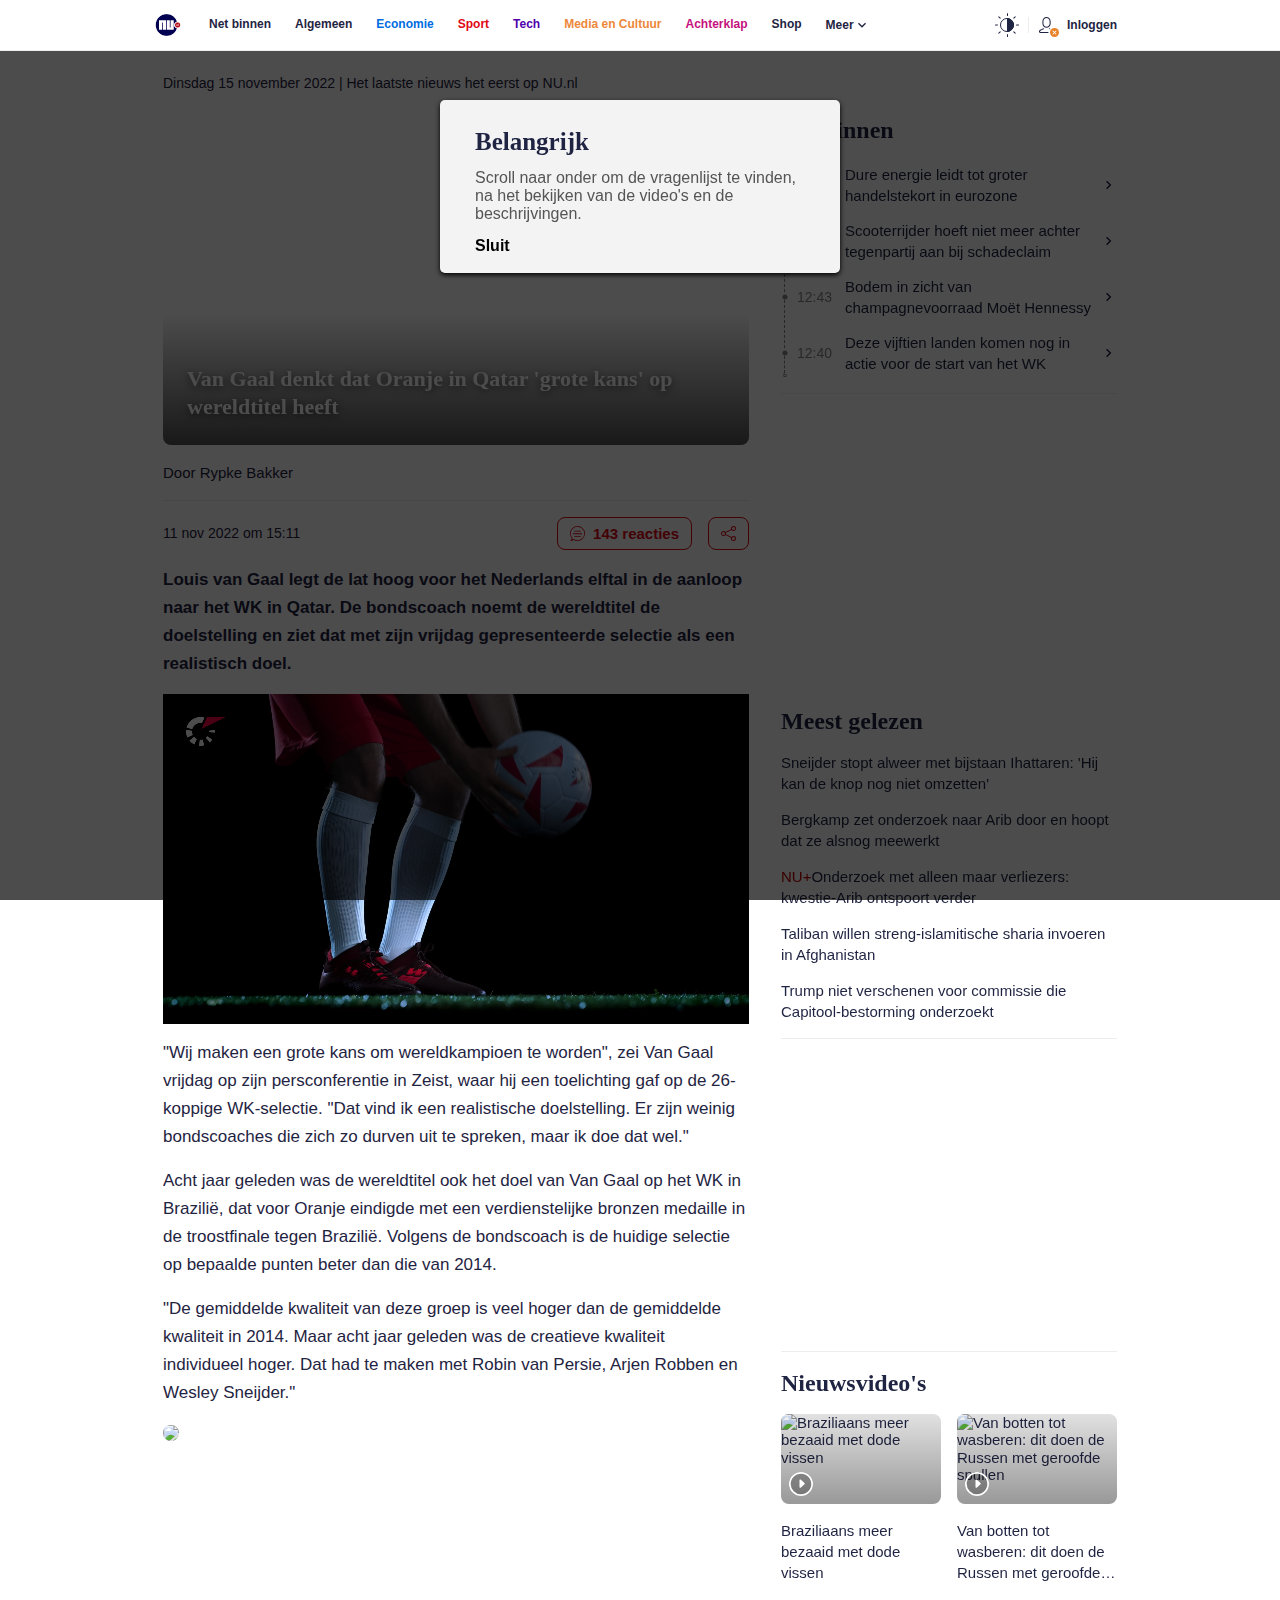
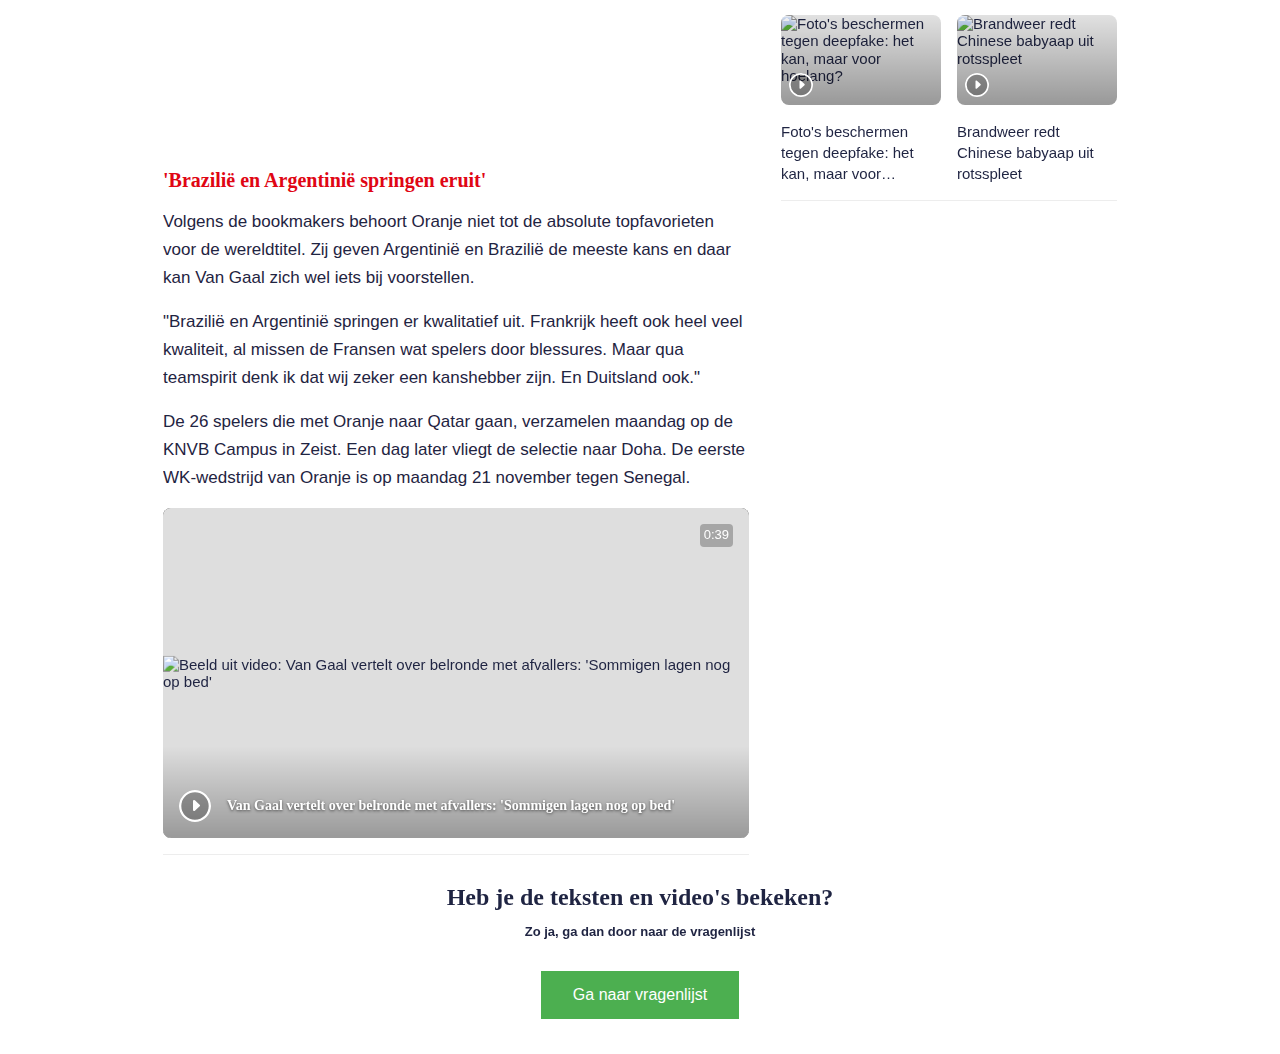
==== commit a91cd0c7: "Add files via upload" ====
--- a/is-c/landingpage-is-c.html
+++ b/is-c/landingpage-is-c.html
@@ -567,78 +567,8 @@
 										<!---->
 									</section>
 								</article>
-								<ul class="contentlist contentlist--teaser">
-									<!--[-->
-									<li class="contentlist__item">
-										<a href="https://www.nu.nl/wk-voetbal/6235513/van-gaal-legt-passeren-cillessen-uit-hij-is-de-laatste-weken-niet-in-vorm.html" target="_self" data-action="link-click" data-category="article" data-label="Zie-ook_https://www.nu.nl/wk-voetbal/6235513/van-gaal-legt-passeren-cillessen-uit-hij-is-de-laatste-weken-niet-in-vorm.html" class="link-block link-block--thumb link-block--teaser states--hover branded branded--nu" header="interne link">
-											<!--[-->
-											<figure class="item-thumb lazy-aspect lazy-aspect--4by3"><img src="https://media.nu.nl/m/2eix0nfa4i3s_std320.jpg" alt="Van Gaal legt passeren Cillessen uit: &#39;Hij is de laatste weken niet in vorm&#39;" loading="lazy" class="image lazy-aspect lazy-aspect--4by3 item-thumb__image">
-												<!---->
-											</figure>
-											<div class="title-wrapper">
-												<div class="item-title item-title--has-label"><span class="item-title__title" title="Van Gaal legt passeren Cillessen uit: &#39;Hij is de laatste weken niet in vorm&#39;"><span class="item-title__label">Zie ook</span><span class="item-title__text">Van Gaal legt passeren Cillessen uit: &#39;Hij is de laatste weken niet in vorm&#39;</span></span>
-													<!---->
-												</div>
-												<!---->
-												<!---->
-											</div>
-											<!--]-->
-										</a>
-									</li>
-									<!--]-->
-								</ul>
-								<H2 class="header header-block branded branded--nu"><!--[--><!--[--><!----> Eerder<!--]--><!--]--></H2>
 								
-								<footer class="article-meta article-meta--bottom">
-									<div class="article-meta__static">
-										<!--[--><span class="article-meta__info">Beeld: ANP</span>
-										<!--]-->
-									</div>
-									<div class="article-meta__interactive"><a class="app-button app-button--inversed app-button--nowrap branded comments-link article-meta__nujij-link" href="#nujij" data-category="nujij" data-action="go-to-reactions" data-label="via-article_bottom"><i class="icon comments-link__icon"><svg xmlns="http://www.w3.org/2000/svg" width="15" height="15" viewBox="0 0 24 24" aria-labelledby="nujij comment" alt="nujij comment" role="presentation" style="width: 15px; height: 15px;"><title lang="nl"></title><g><!--[--><path fill-rule="evenodd" clip-rule="evenodd" d="M17 15.8H7.1a.6.6 0 0 0-.6.6c0 .3.2.6.6.6h9.7a.6.6 0 0 0 .7-.6.6.6 0 0 0-.7-.6zM7.1 8.9h9.7a.6.6 0 0 0 .7-.6.6.6 0 0 0-.7-.7H7.2a.6.6 0 0 0-.6.7.6.6 0 0 0 .6.6zm11.6 2.8H5.2a.6.6 0 0 0-.6.6c0 .4.3.7.6.7h13.6a.6.6 0 0 0 .7-.7.6.6 0 0 0-.7-.6zm.8 7.8a10.8 10.8 0 0 1-13 1.7 1.4 1.4 0 0 0-1.6.1 6 6 0 0 1-1.7 1l1-1.7a1.4 1.4 0 0 0 0-.8A1.4 1.4 0 0 0 4 19a10.6 10.6 0 0 1 .4-14.6A10.7 10.7 0 0 1 12 1.4c2.9 0 5.5 1 7.6 3a10.5 10.5 0 0 1 3.1 7.6c0 2.8-1.1 5.5-3.1 7.5zm.9-16A12 12 0 0 0 12 .2a12 12 0 0 0-8.5 3.5A12 12 0 0 0 3 20v.1c-.3.8-1 2-2 2.6a.6.6 0 0 0-.2.8c.1.2.4.4.6.4a7 7 0 0 0 4.3-1.5.6.6 0 0 0 .1 0l.1-.1a12 12 0 0 0 6 1.6 12 12 0 0 0 8.6-3.5A11.8 11.8 0 0 0 24 12a11.8 11.8 0 0 0-3.5-8.4z" fill="currentColor"></path><!--]--></g></svg></i><span>143  reacties</span></a>
-										<div class="social-sharing social-sharing--bottom">
-											<button class="app-button app-button--inversed branded social-sharing__button">
-												<!--[--><i class="icon icon--share"><svg xmlns="http://www.w3.org/2000/svg" width="15" height="15" viewBox="0 0 24 24" aria-labelledby="" alt="" role="presentation" style="width: 15px; height: 15px;"><title lang="nl"></title><g><!--[--><path fill="currentColor" fill-rule="evenodd" clip-rule="evenodd" d="M17.6 20a2.4 2.4 0 1 1 4.8 0 2.4 2.4 0 0 1-4.8 0zm-16-8a2.4 2.4 0 1 1 4.8 0 2.4 2.4 0 0 1-4.8 0Zm20.8-8a2.4 2.4 0 1 1-4.8 0 2.4 2.4 0 0 1 4.8 0zm-5.53 13.54-9.02-4.51c.09-.33.15-.67.15-1.03s-.06-.7-.15-1.03l9.02-4.51A3.98 3.98 0 0 0 24 4a4 4 0 0 0-8 0c0 .36.06.7.15 1.03L7.13 9.54A3.98 3.98 0 0 0 0 12a3.98 3.98 0 0 0 7.13 2.46l9.02 4.51A4 4 0 1 0 20 16c-1.28 0-2.4.61-3.13 1.54z"></path><!--]--></g></svg></i>
-												<!--]-->
-											</button>
-											<div class="social-sharing__tooltip social-sharing__tooltip--top">
-												<div class="social-sharing__platforms">
-													<!--[--><a href="//insidemedia.sharepoint.com///insidemedia.sharepoint.com///api.whatsapp.com/send?text=Bekijk+dit+artikel+op+NU.nl%3A+https://www.nu.nl/wk-voetbal/6235530/van-gaal-denkt-dat-oranje-in-qatar-grote-kans-op-wereldtitel-heeft.html" data-category="article" data-action="share" data-label="whatsapp_bottom" class="social-sharing__link states states--hover"><span class="sr-only">Delen via WhatsApp</span><i class="icon icon--whatsapp"><svg xmlns="http://www.w3.org/2000/svg" width="20" height="20" viewBox="0 0 24 24" aria-labelledby="" alt="" role="presentation" style="width: 20px; height: 20px;"><title lang="nl"></title><g><!--[--><path fill="currentColor" d="M20.4 3.49A11.9 11.9 0 0 0 1.69 17.84L0 24l6.3-1.66A12 12 0 0 0 24 11.9c0-3.17-1.35-6.15-3.6-8.4ZM12 21.79a9.87 9.87 0 0 1-5.04-1.38l-.36-.21-3.74.98 1-3.65-.24-.38A9.9 9.9 0 0 1 18.98 4.9a9.92 9.92 0 0 1 3.01 7 10 10 0 0 1-10 9.89zm5.42-7.4c-.3-.16-1.76-.87-2.03-.97-.28-.1-.48-.15-.67.15-.2.3-.77.96-.95 1.17-.17.2-.35.22-.64.07-1.75-.87-2.9-1.56-4.04-3.53-.31-.53.3-.5.87-1.63.1-.2.05-.37-.03-.52l-.91-2.2c-.24-.58-.5-.5-.67-.51l-.57-.01c-.2 0-.52.07-.8.37-.27.3-1.03 1.01-1.03 2.48 0 1.46 1.06 2.87 1.2 3.07.16.2 2.1 3.2 5.09 4.5 1.88.8 2.62.88 3.56.74.58-.09 1.76-.72 2-1.42.25-.7.25-1.29.18-1.41-.07-.14-.27-.21-.56-.36z"></path><!--]--></g></svg></i><span>WhatsApp</span></a><a href="//insidemedia.sharepoint.com///insidemedia.sharepoint.com///www.facebook.com/sharer.php?u=https://www.nu.nl/wk-voetbal/6235530/van-gaal-denkt-dat-oranje-in-qatar-grote-kans-op-wereldtitel-heeft.html" data-category="article" data-action="share" data-label="facebook_bottom" class="social-sharing__link states states--hover"><span class="sr-only">Delen via Facebook</span><i class="icon icon--facebook"><svg xmlns="http://www.w3.org/2000/svg" width="20" height="20" viewBox="0 0 24 24" aria-labelledby="" alt="" role="presentation" style="width: 20px; height: 20px;"><title lang="nl"></title><g><!--[--><path fill="currentColor" d="m17.58 13.5.67-4.34h-4.17V6.34c0-1.19.59-2.35 2.45-2.35h1.9V.3S16.7 0 15.06 0C11.63 0 9.4 2.08 9.4 5.85v3.3H5.57v4.35H9.4V24h4.7V13.5Z"></path><!--]--></g></svg></i><span>Facebook</span></a><a href="//insidemedia.sharepoint.com///insidemedia.sharepoint.com///twitter.com/intent/tweet/?text=Van Gaal denkt dat Oranje in Qatar 'grote kans' op wereldtitel heeft&amp;url=https://www.nu.nl/wk-voetbal/6235530/van-gaal-denkt-dat-oranje-in-qatar-grote-kans-op-wereldtitel-heeft.html&amp;via=NUnl" data-category="article" data-action="share" data-label="twitter_bottom" class="social-sharing__link states states--hover"><span class="sr-only">Delen via Twitter</span><i class="icon icon--twitter"><svg xmlns="http://www.w3.org/2000/svg" width="20" height="20" viewBox="0 0 24 24" aria-labelledby="" alt="" role="presentation" style="width: 20px; height: 20px;"><title lang="nl"></title><g><!--[--><path fill="currentColor" d="M21.533 7.112c.015.213.015.426.015.64 0 6.502-4.949 13.994-13.995 13.994A13.9 13.9 0 0 1 0 19.538c.396.046.777.061 1.188.061a9.85 9.85 0 0 0 6.106-2.101 4.927 4.927 0 0 1-4.599-3.412c.305.046.61.076.93.076a5.2 5.2 0 0 0 1.294-.167A4.92 4.92 0 0 1 .975 9.168v-.061a4.954 4.954 0 0 0 2.223.624 4.915 4.915 0 0 1-2.193-4.097c0-.913.244-1.75.67-2.482A13.981 13.981 0 0 0 11.817 8.3a5.554 5.554 0 0 1-.122-1.126 4.917 4.917 0 0 1 4.92-4.92c1.415 0 2.695.595 3.593 1.554A9.684 9.684 0 0 0 23.33 2.62a4.906 4.906 0 0 1-2.162 2.71A9.86 9.86 0 0 0 24 4.57a10.573 10.573 0 0 1-2.467 2.543z"></path><!--]--></g></svg></i><span>Twitter</span></a><a href="//insidemedia.sharepoint.com///insidemedia.sharepoint.com///www.linkedin.com/shareArticle?url=https://www.nu.nl/wk-voetbal/6235530/van-gaal-denkt-dat-oranje-in-qatar-grote-kans-op-wereldtitel-heeft.html" data-category="article" data-action="share" data-label="linkedin_bottom" class="social-sharing__link states states--hover"><span class="sr-only">Delen via LinkedIn</span><i class="icon icon--linkedin"><svg xmlns="http://www.w3.org/2000/svg" width="20" height="20" viewBox="0 0 24 24" aria-labelledby="" alt="" role="presentation" style="width: 20px; height: 20px;"><title lang="nl"></title><g><!--[--><path fill="currentColor" d="M5.37 24H.4V7.98h4.97ZM2.88 5.8A2.9 2.9 0 0 1 0 2.87a2.88 2.88 0 0 1 5.76 0c0 1.6-1.29 2.91-2.88 2.91zM24 24h-4.96v-7.8c0-1.86-.04-4.24-2.59-4.24-2.58 0-2.98 2.02-2.98 4.1V24H8.49V7.98h4.77v2.18h.07a5.23 5.23 0 0 1 4.7-2.59c5.04 0 5.97 3.32 5.97 7.63V24z"></path><!--]--></g></svg></i><span>LinkedIn</span></a><a href="mailto:?subject=Van Gaal denkt dat Oranje in Qatar &#39;grote kans&#39; op wereldtitel heeft&amp;body=https://www.nu.nl/wk-voetbal/6235530/van-gaal-denkt-dat-oranje-in-qatar-grote-kans-op-wereldtitel-heeft.html" data-category="article" data-action="share" data-label="email_bottom" class="social-sharing__link states states--hover"><span class="sr-only">Delen via E-mail</span><i class="icon icon--email"><svg xmlns="http://www.w3.org/2000/svg" width="20" height="20" viewBox="0 0 24 24" aria-labelledby="" alt="" role="presentation" style="width: 20px; height: 20px;"><title lang="nl"></title><g><!--[--><path fill="currentColor" d="M0 6a3 3 0 0 1 3-3h18a3 3 0 0 1 3 3v12a3 3 0 0 1-3 3H3a3 3 0 0 1-3-3Zm2.25 0v1.04l8.09 6.63c.96.8 2.36.8 3.32 0l8.09-6.63V5.96A.78.78 0 0 0 21 5.2H3a.78.78 0 0 0-.75.75zm0 3.95V18c0 .41.34.75.75.75h18c.41 0 .75-.34.75-.75V9.95l-6.66 5.46a4.93 4.93 0 0 1-6.23 0z"></path><!--]--></g></svg></i><span>E-mail</span></a>
-													<!--]-->
-												</div>
-											</div>
-										</div>
-									</div>
-								</footer>
-								<hr class="app-divider">
-								<section class="linked-tags">
-									<!--[-->
-									<h2 class="textblock heading--tags">Lees meer over:</h2>
-									<section class="horizontal-stacked">
-										<!--[-->
-										<a href="https://www.nu.nl/tag/Oranje" target="_self" data-category="article" data-action="tag-click" data-label="https://www.nu.nl/tag/Oranje" class="link-block marker-link-block">
-											<!--[-->Oranje<i class="icon item-marker marker-link-block__item-marker"><svg xmlns="http://www.w3.org/2000/svg" width="24" height="24" viewBox="0 0 24 24" aria-labelledby="" alt="" role="presentation" style="width: 24px; height: 24px;"><title lang="nl"></title><g><!--[--><path fill="currentColor" d="M8.59,16.58L13.17,12L8.59,7.41L10,6L16,12L10,18L8.59,16.58Z"></path><!--]--></g></svg></i>
-											<!--]-->
-										</a>
-										<a href="https://www.nu.nl/tag/Louis%20van%20Gaal" target="_self" data-category="article" data-action="tag-click" data-label="https://www.nu.nl/tag/Louis%20van%20Gaal" class="link-block marker-link-block">
-											<!--[-->Louis van Gaal<i class="icon item-marker marker-link-block__item-marker"><svg xmlns="http://www.w3.org/2000/svg" width="24" height="24" viewBox="0 0 24 24" aria-labelledby="" alt="" role="presentation" style="width: 24px; height: 24px;"><title lang="nl"></title><g><!--[--><path fill="currentColor" d="M8.59,16.58L13.17,12L8.59,7.41L10,6L16,12L10,18L8.59,16.58Z"></path><!--]--></g></svg></i>
-											<!--]-->
-										</a>
-										<a href="https://www.nu.nl/tag/Voetbal" target="_self" data-category="article" data-action="tag-click" data-label="https://www.nu.nl/tag/Voetbal" class="link-block marker-link-block">
-											<!--[-->Voetbal<i class="icon item-marker marker-link-block__item-marker"><svg xmlns="http://www.w3.org/2000/svg" width="24" height="24" viewBox="0 0 24 24" aria-labelledby="" alt="" role="presentation" style="width: 24px; height: 24px;"><title lang="nl"></title><g><!--[--><path fill="currentColor" d="M8.59,16.58L13.17,12L8.59,7.41L10,6L16,12L10,18L8.59,16.58Z"></path><!--]--></g></svg></i>
-											<!--]-->
-										</a>
-										<a href="https://www.nu.nl/tag/WK%20voetbal" target="_self" data-category="article" data-action="tag-click" data-label="https://www.nu.nl/tag/WK%20voetbal" class="link-block marker-link-block">
-											<!--[-->WK voetbal<i class="icon item-marker marker-link-block__item-marker"><svg xmlns="http://www.w3.org/2000/svg" width="24" height="24" viewBox="0 0 24 24" aria-labelledby="" alt="" role="presentation" style="width: 24px; height: 24px;"><title lang="nl"></title><g><!--[--><path fill="currentColor" d="M8.59,16.58L13.17,12L8.59,7.41L10,6L16,12L10,18L8.59,16.58Z"></path><!--]--></g></svg></i>
-											<!--]-->
-										</a>
-										<!--]-->
-									</section>
-									<!--]-->
-								</section>
-								<hr class="app-divider">
-								<aside class="banner banner--o1">
-									<div id="o1-eyJpZCI6InVuZGVmaW5lZC1hcnRpY2xlLWZvb3Rlci1hcnRpY2xlLTYyMzU1MzAtMTQiLCJjb250YWluZXJJZCI6ImFydGljbGUtZm9vdGVyIiwidHlwZSI6IkJsb2NrIn0=__slot"></div>
-								</aside>
+
 								<hr class="app-divider">
 								
 	</article>
@@ -850,354 +780,14 @@
 		<div id="h2-fixed__slot"></div>
 	</aside>
 	</main>
-	<footer class="app-footer" data-nosnippet>
-		<div class="app-footer__wrapper">
-			<nav class="app-footer__main">
-				<ul class="app-footer__links app-hide--d">
-					<!--[-->
-					<li class="app-nav-item nav-item-group"><a class="branded branded--default app-nav-item__link" title="Voorpagina" href="/voorpagina" data-category="footer" data-action="links" data-label="Voorpagina">Voorpagina</a>
-						<!--[-->
-						<!--]-->
-					</li>
-					<li class="app-nav-item nav-item-group"><a class="branded branded--nuzakelijk app-nav-item__link" title="Economie" href="/economie" data-category="footer" data-action="links" data-label="Economie">Economie</a>
-						<!--[-->
-						<!--]-->
-					</li>
-					<li class="app-nav-item nav-item-group"><a class="branded branded--nusport app-nav-item__link" title="Sport" href="/sport" data-category="footer" data-action="links" data-label="Sport">Sport</a>
-						<!--[-->
-						<!--]-->
-					</li>
-					<li class="app-nav-item nav-item-group"><a class="branded branded--nutech app-nav-item__link" title="Tech" href="/tech" data-category="footer" data-action="links" data-label="Tech">Tech</a>
-						<!--[-->
-						<!--]-->
-					</li>
-					<li class="app-nav-item nav-item-group"><a class="branded branded--nuuit app-nav-item__link" title="Media en Cultuur" href="/entertainment" data-category="footer" data-action="links" data-label="Media en Cultuur">Media en Cultuur</a>
-						<!--[-->
-						<!--]-->
-					</li>
-					<li class="app-nav-item nav-item-group"><a class="branded branded--nuoverig app-nav-item__link" title="Overig" href="/overig" data-category="footer" data-action="links" data-label="Overig">Overig</a>
-						<!--[-->
-						<!--]-->
-					</li>
-					<!--]-->
-				</ul>
-				<ul class="app-footer__links app-hide--m">
-					<!--[-->
-					<li class="app-nav-item nav-item-group"><a class="branded branded--default app-nav-item__link" title="Voorpagina" href="/voorpagina" data-category="footer" data-action="links" data-label="Voorpagina">Voorpagina</a>
-						<!--[-->
-						<ul>
-							<!--[-->
-							<li class="app-nav-item"><a class="branded branded--default app-nav-item__link" title="Net binnen" href="/net-binnen" data-category="footer" data-action="links" data-label="Net binnen">Net binnen</a>
-								<!--[-->
-								<!--]-->
-							</li>
-							<li class="app-nav-item"><a class="branded branded--default app-nav-item__link" title="Meest gelezen" href="/meest-gelezen" data-category="footer" data-action="links" data-label="Meest gelezen">Meest gelezen</a>
-								<!--[-->
-								<!--]-->
-							</li>
-							<li class="app-nav-item"><a class="branded branded--default app-nav-item__link" title="Oorlog in Oekraïne" href="/spanningen-oekraine" data-category="footer" data-action="links" data-label="Oorlog in Oekraïne">Oorlog in Oekraïne</a>
-								<!--[-->
-								<!--]-->
-							</li>
-							<li class="app-nav-item"><a class="branded branded--default app-nav-item__link" title="Binnenland" href="/binnenland" data-category="footer" data-action="links" data-label="Binnenland">Binnenland</a>
-								<!--[-->
-								<!--]-->
-							</li>
-							<li class="app-nav-item"><a class="branded branded--default app-nav-item__link" title="Buitenland" href="/buitenland" data-category="footer" data-action="links" data-label="Buitenland">Buitenland</a>
-								<!--[-->
-								<!--]-->
-							</li>
-							<li class="app-nav-item"><a class="branded branded--default app-nav-item__link" title="Algemeen" href="/algemeen" data-category="footer" data-action="links" data-label="Algemeen">Algemeen</a>
-								<!--[-->
-								<!--]-->
-							</li>
-							<li class="app-nav-item"><a class="branded branded--default app-nav-item__link" title="Politiek" href="/politiek" data-category="footer" data-action="links" data-label="Politiek">Politiek</a>
-								<!--[-->
-								<!--]-->
-							</li>
-							<li class="app-nav-item"><a class="branded branded--default app-nav-item__link" title="Video" href="/videos" data-category="footer" data-action="links" data-label="Video">Video</a>
-								<!--[-->
-								<!--]-->
-							</li>
-							<li class="app-nav-item"><a class="branded branded--default app-nav-item__link" title="Podcast" href="/podcast" data-category="footer" data-action="links" data-label="Podcast">Podcast</a>
-								<!--[-->
-								<!--]-->
-							</li>
-							<li class="app-nav-item"><a class="branded branded--default app-nav-item__link" title="Weer" href="/weer" data-category="footer" data-action="links" data-label="Weer">Weer</a>
-								<!--[-->
-								<!--]-->
-							</li>
-							<li class="app-nav-item"><a class="branded branded--default app-nav-item__link" title="Nieuws uit jouw regio" href="/regio" data-category="footer" data-action="links" data-label="Nieuws uit jouw regio">Nieuws uit jouw regio</a>
-								<!--[-->
-								<!--]-->
-							</li>
-							<!--]-->
-						</ul>
-						<!--]-->
-					</li>
-					<li class="app-nav-item nav-item-group"><a class="branded branded--nuzakelijk app-nav-item__link" title="Economie" href="/economie" data-category="footer" data-action="links" data-label="Economie">Economie</a>
-						<!--[-->
-						<ul>
-							<!--[-->
-							<li class="app-nav-item"><a class="branded branded--nuzakelijk app-nav-item__link" title="Klimaat" href="/klimaat" data-category="footer" data-action="links" data-label="Klimaat">Klimaat</a>
-								<!--[-->
-								<!--]-->
-							</li>
-							<li class="app-nav-item"><a class="branded branded--nuzakelijk app-nav-item__link" title="Wonen" href="/wonen" data-category="footer" data-action="links" data-label="Wonen">Wonen</a>
-								<!--[-->
-								<!--]-->
-							</li>
-							<li class="app-nav-item"><a class="branded branded--nuzakelijk app-nav-item__link" title="Geld" href="/geldzaken" data-category="footer" data-action="links" data-label="Geld">Geld</a>
-								<!--[-->
-								<!--]-->
-							</li>
-							<li class="app-nav-item"><a class="branded branded--nuzakelijk app-nav-item__link" title="Werk" href="/werk" data-category="footer" data-action="links" data-label="Werk">Werk</a>
-								<!--[-->
-								<!--]-->
-							</li>
-							<li class="app-nav-item"><a class="branded branded--nuzakelijk app-nav-item__link" title="Ondernemen" href="/ondernemen" data-category="footer" data-action="links" data-label="Ondernemen">Ondernemen</a>
-								<!--[-->
-								<!--]-->
-							</li>
-							<li class="app-nav-item"><a class="branded branded--nuzakelijk app-nav-item__link" title="Brexit" href="/brexit" data-category="footer" data-action="links" data-label="Brexit">Brexit</a>
-								<!--[-->
-								<!--]-->
-							</li>
-							<li class="app-nav-item"><a class="branded branded--nuzakelijk app-nav-item__link" title="Auto" href="/auto" data-category="footer" data-action="links" data-label="Auto">Auto</a>
-								<!--[-->
-								<!--]-->
-							</li>
-							<li class="app-nav-item"><a class="branded branded--nuzakelijk app-nav-item__link" title="Aandelen" href="/aandelen" data-category="footer" data-action="links" data-label="Aandelen">Aandelen</a>
-								<!--[-->
-								<!--]-->
-							</li>
-							<li class="app-nav-item"><a class="branded branded--nuzakelijk app-nav-item__link" title="Verkeer" href="/verkeer" data-category="footer" data-action="links" data-label="Verkeer">Verkeer</a>
-								<!--[-->
-								<!--]-->
-							</li>
-							<!--]-->
-						</ul>
-						<!--]-->
-					</li>
-					<li class="app-nav-item nav-item-group"><a class="branded branded--nusport app-nav-item__link" title="Sport" href="/sport" data-category="footer" data-action="links" data-label="Sport">Sport</a>
-						<!--[-->
-						<ul>
-							<!--[-->
-							<li class="app-nav-item"><a class="branded branded--nusport app-nav-item__link" title="Voetbal" href="/voetbal" data-category="footer" data-action="links" data-label="Voetbal">Voetbal</a>
-								<!--[-->
-								<!--]-->
-							</li>
-							<li class="app-nav-item"><a class="branded branded--nusport app-nav-item__link" title="Formule 1" href="/formule-1" data-category="footer" data-action="links" data-label="Formule 1">Formule 1</a>
-								<!--[-->
-								<!--]-->
-							</li>
-							<li class="app-nav-item"><a class="branded branded--nusport app-nav-item__link" title="Scorebord" href="/live/voetbal" data-category="footer" data-action="links" data-label="Scorebord">Scorebord</a>
-								<!--[-->
-								<!--]-->
-							</li>
-							<li class="app-nav-item"><a class="branded branded--nusport app-nav-item__link" title="Sportspellen" href="/sportspellen" data-category="footer" data-action="links" data-label="Sportspellen">Sportspellen</a>
-								<!--[-->
-								<!--]-->
-							</li>
-							<!--]-->
-						</ul>
-						<!--]-->
-					</li>
-					<li class="app-nav-item nav-item-group"><a class="branded branded--nutech app-nav-item__link" title="Tech" href="/tech" data-category="footer" data-action="links" data-label="Tech">Tech</a>
-						<!--[-->
-						<ul>
-							<!--[-->
-							<li class="app-nav-item"><a class="branded branded--nutech app-nav-item__link" title="Games" href="/games" data-category="footer" data-action="links" data-label="Games">Games</a>
-								<!--[-->
-								<!--]-->
-							</li>
-							<li class="app-nav-item"><a class="branded branded--nutech app-nav-item__link" title="Reviews" href="/reviews" data-category="footer" data-action="links" data-label="Reviews">Reviews</a>
-								<!--[-->
-								<!--]-->
-							</li>
-							<li class="app-nav-item"><a class="branded branded--nutech app-nav-item__link" title="Achtergrond" href="/tech-achtergrond" data-category="footer" data-action="links" data-label="Achtergrond">Achtergrond</a>
-								<!--[-->
-								<!--]-->
-							</li>
-							<!--]-->
-						</ul>
-						<!--]-->
-					</li>
-					<li class="app-nav-item nav-item-group"><a class="branded branded--nuuit app-nav-item__link" title="Media en Cultuur" href="/entertainment" data-category="footer" data-action="links" data-label="Media en Cultuur">Media en Cultuur</a>
-						<!--[-->
-						<ul>
-							<!--[-->
-							<li class="app-nav-item"><a class="branded branded--nuentertainment app-nav-item__link" title="Films en series" href="/film" data-category="footer" data-action="links" data-label="Films en series">Films en series</a>
-								<!--[-->
-								<!--]-->
-							</li>
-							<li class="app-nav-item"><a class="branded branded--nuentertainment app-nav-item__link" title="Muziek" href="/muziek" data-category="footer" data-action="links" data-label="Muziek">Muziek</a>
-								<!--[-->
-								<!--]-->
-							</li>
-							<li class="app-nav-item"><a class="branded branded--nuentertainment app-nav-item__link" title="Boek en cultuur" href="/cultuur-overig" data-category="footer" data-action="links" data-label="Boek en cultuur">Boek en cultuur</a>
-								<!--[-->
-								<!--]-->
-							</li>
-							<li class="app-nav-item"><a class="branded branded--nuentertainment app-nav-item__link" title="Media" href="/media" data-category="footer" data-action="links" data-label="Media">Media</a>
-								<!--[-->
-								<!--]-->
-							</li>
-							<li class="app-nav-item"><a class="branded branded--nuentertainment app-nav-item__link" title="Achterklap" href="/achterklap" data-category="footer" data-action="links" data-label="Achterklap">Achterklap</a>
-								<!--[-->
-								<!--]-->
-							</li>
-							<li class="app-nav-item"><a class="branded branded--nuuit app-nav-item__link" title="Koningshuis" href="/koningshuis" data-category="footer" data-action="links" data-label="Koningshuis">Koningshuis</a>
-								<!--[-->
-								<!--]-->
-							</li>
-							<li class="app-nav-item"><a class="branded branded--nuentertainment app-nav-item__link" title="TV gids" href="/tvgids" data-category="footer" data-action="links" data-label="TV gids">TV gids</a>
-								<!--[-->
-								<!--]-->
-							</li>
-							<!--]-->
-						</ul>
-						<!--]-->
-					</li>
-					<li class="app-nav-item nav-item-group"><a class="branded branded--nuoverig app-nav-item__link" title="Overig" href="/overig" data-category="footer" data-action="links" data-label="Overig">Overig</a>
-						<!--[-->
-						<ul>
-							<!--[-->
-							<li class="app-nav-item"><a class="branded branded--nuoverig app-nav-item__link" title="Het Woord" href="/het-woord" data-category="footer" data-action="links" data-label="Het Woord">Het Woord</a>
-								<!--[-->
-								<!--]-->
-							</li>
-							<li class="app-nav-item"><a class="branded branded--nuoverig app-nav-item__link" title="Kind &amp; Gezin" href="/kind-gezin" data-category="footer" data-action="links" data-label="Kind &amp; Gezin">Kind &amp; Gezin</a>
-								<!--[-->
-								<!--]-->
-							</li>
-							<li class="app-nav-item"><a class="branded branded--nuoverig app-nav-item__link" title="Dieren" href="/dieren" data-category="footer" data-action="links" data-label="Dieren">Dieren</a>
-								<!--[-->
-								<!--]-->
-							</li>
-							<li class="app-nav-item"><a class="branded branded--nuoverig app-nav-item__link" title="Eten en drinken" href="/eten-en-drinken" data-category="footer" data-action="links" data-label="Eten en drinken">Eten en drinken</a>
-								<!--[-->
-								<!--]-->
-							</li>
-							<li class="app-nav-item"><a class="branded branded--nuoverig app-nav-item__link" title="Gezondheid" href="/gezondheid" data-category="footer" data-action="links" data-label="Gezondheid">Gezondheid</a>
-								<!--[-->
-								<!--]-->
-							</li>
-							<li class="app-nav-item"><a class="branded branded--nuoverig app-nav-item__link" title="NUcheckt" href="/nucheckt" data-category="footer" data-action="links" data-label="NUcheckt">NUcheckt</a>
-								<!--[-->
-								<!--]-->
-							</li>
-							<li class="app-nav-item"><a class="branded branded--nuoverig app-nav-item__link" title="Opmerkelijk" href="/opmerkelijk" data-category="footer" data-action="links" data-label="Opmerkelijk">Opmerkelijk</a>
-								<!--[-->
-								<!--]-->
-							</li>
-							<li class="app-nav-item"><a class="branded branded--nuoverig app-nav-item__link" title="Thuis" href="/uit" data-category="footer" data-action="links" data-label="Thuis">Thuis</a>
-								<!--[-->
-								<!--]-->
-							</li>
-							<li class="app-nav-item"><a class="branded branded--nuoverig app-nav-item__link" title="Vakantie" href="/vakantie" data-category="footer" data-action="links" data-label="Vakantie">Vakantie</a>
-								<!--[-->
-								<!--]-->
-							</li>
-							<li class="app-nav-item"><a class="branded branded--nuoverig app-nav-item__link" title="Wetenschap" href="/wetenschap" data-category="footer" data-action="links" data-label="Wetenschap">Wetenschap</a>
-								<!--[-->
-								<!--]-->
-							</li>
-							<!--]-->
-						</ul>
-						<!--]-->
-					</li>
-					<!--]-->
-					<li class="app-nav-item nav-item-group">
-						<ul>
-							<!--[-->
-							<li class="app-nav-item"><a class="branded branded--default app-nav-item__link" title="Over NU.nl" href="/over-nu" data-category="footer" data-action="links" data-label="Over NU.nl">Over NU.nl</a>
-								<!--[-->
-								<!--]-->
-							</li>
-							<li class="app-nav-item"><a class="branded branded--default app-nav-item__link" title="Copyright" href="/copyright.html" data-category="footer" data-action="links" data-label="Copyright">Copyright</a>
-								<!--[-->
-								<!--]-->
-							</li>
-							<li class="app-nav-item"><a class="branded branded--default app-nav-item__link" title="Disclaimer" href="/disclaimer.html" data-category="footer" data-action="links" data-label="Disclaimer">Disclaimer</a>
-								<!--[-->
-								<!--]-->
-							</li>
-							<li class="app-nav-item"><a class="branded branded--default app-nav-item__link" title="Privacy en cookiebeleid" href="https://privacy.dpgmedia.nl" data-category="footer" data-action="links" data-label="Privacy en cookiebeleid">Privacy en cookiebeleid</a>
-								<!--[-->
-								<!--]-->
-							</li>
-							<li class="app-nav-item"><a class="branded branded--default app-nav-item__link" title="Adverteren" href="https://www.nuadverteren.nl/" data-category="footer" data-action="links" data-label="Adverteren">Adverteren</a>
-								<!--[-->
-								<!--]-->
-							</li>
-							<li class="app-nav-item"><a class="branded branded--default app-nav-item__link" title="Werken bij NU.nl" href="/advertorial-vacature" data-category="footer" data-action="links" data-label="Werken bij NU.nl">Werken bij NU.nl</a>
-								<!--[-->
-								<!--]-->
-							</li>
-							<li class="app-nav-item"><a class="branded branded--default app-nav-item__link" title="Verzekeringvergelijker" href="/independer" data-category="footer" data-action="links" data-label="Verzekeringvergelijker">Verzekeringvergelijker</a>
-								<!--[-->
-								<!--]-->
-							</li>
-							<!--]-->
-							<li class="app-nav-item"><a class="app-nav-item__link" href="#">Cookie instellingen </a>
-								<!--[-->
-								<!--]-->
-							</li>
-						</ul>
-					</li>
-				</ul>
-			</nav>
-			<nav class="app-footer__editorials app-hide--d">
-				<ul class="app-footer__links">
-					<!--[-->
-					<li class="app-nav-item"><a class="branded branded--default app-nav-item__link" title="Over NU.nl" href="/over-nu" data-category="footer" data-action="links" data-label="Over NU.nl">Over NU.nl</a>
-						<!--[-->
-						<!--]-->
-					</li>
-					<li class="app-nav-item"><a class="branded branded--default app-nav-item__link" title="Copyright" href="/copyright.html" data-category="footer" data-action="links" data-label="Copyright">Copyright</a>
-						<!--[-->
-						<!--]-->
-					</li>
-					<li class="app-nav-item"><a class="branded branded--default app-nav-item__link" title="Disclaimer" href="/disclaimer.html" data-category="footer" data-action="links" data-label="Disclaimer">Disclaimer</a>
-						<!--[-->
-						<!--]-->
-					</li>
-					<li class="app-nav-item"><a class="branded branded--default app-nav-item__link" title="Privacy en cookiebeleid" href="https://privacy.dpgmedia.nl" data-category="footer" data-action="links" data-label="Privacy en cookiebeleid">Privacy en cookiebeleid</a>
-						<!--[-->
-						<!--]-->
-					</li>
-					<li class="app-nav-item"><a class="branded branded--default app-nav-item__link" title="Adverteren" href="https://www.nuadverteren.nl/" data-category="footer" data-action="links" data-label="Adverteren">Adverteren</a>
-						<!--[-->
-						<!--]-->
-					</li>
-					<li class="app-nav-item"><a class="branded branded--default app-nav-item__link" title="Werken bij NU.nl" href="/advertorial-vacature" data-category="footer" data-action="links" data-label="Werken bij NU.nl">Werken bij NU.nl</a>
-						<!--[-->
-						<!--]-->
-					</li>
-					<li class="app-nav-item"><a class="branded branded--default app-nav-item__link" title="Verzekeringvergelijker" href="/independer" data-category="footer" data-action="links" data-label="Verzekeringvergelijker">Verzekeringvergelijker</a>
-						<!--[-->
-						<!--]-->
-					</li>
-					<!--]-->
-				</ul>
-			</nav>
-		</div>
-		<div class="app-footer__info">
-			<div class="app-footer__info-wrapper">
-				<div class="app-follow-us" data-nosnippet>
-					<h4 class="app-follow-us__title">Volg ons op:</h4>
-					<ul class="app-follow-us__badges">
-						<li class="instagram"><a href="https://www.instagram.com/nu.nl/" target="_blank"><i class="icon icon--instagram" title="Instagram"><svg xmlns="http://www.w3.org/2000/svg" aria-hidden="true" viewBox="0 0 24 24" width="1em" height="1em"><path fill="currentColor" d="M12.003 5.848A6.142 6.142 0 005.85 12a6.142 6.142 0 006.152 6.152A6.142 6.142 0 0018.155 12a6.142 6.142 0 00-6.152-6.152zm0 10.152c-2.2 0-4-1.794-4-4s1.794-4 4-4 4 1.794 4 4-1.8 4-4 4zM19.84 5.596c0 .798-.642 1.435-1.435 1.435a1.435 1.435 0 111.435-1.435zm4.075 1.457c-.091-1.922-.53-3.625-1.939-5.028C20.575.622 18.872.183 16.95.087c-1.981-.112-7.919-.112-9.9 0-1.917.091-3.62.53-5.027 1.933C.614 3.423.18 5.125.084 7.047c-.112 1.981-.112 7.92 0 9.9.091 1.922.53 3.625 1.939 5.028 1.408 1.403 3.105 1.842 5.027 1.938 1.981.112 7.919.112 9.9 0 1.922-.091 3.625-.53 5.027-1.938 1.403-1.403 1.842-3.106 1.939-5.028.112-1.98.112-7.913 0-9.894zm-2.56 12.02a4.05 4.05 0 01-2.28 2.28c-1.58.627-5.328.483-7.073.483-1.746 0-5.499.139-7.073-.482a4.05 4.05 0 01-2.281-2.281c-.626-1.58-.482-5.328-.482-7.073s-.14-5.499.482-7.073a4.05 4.05 0 012.28-2.28c1.58-.627 5.328-.483 7.074-.483 1.745 0 5.498-.139 7.073.482a4.05 4.05 0 012.28 2.281c.627 1.58.482 5.328.482 7.073s.145 5.499-.482 7.073z"></path></svg></i></a></li>
-						<li class="facebook"><a href="https://www.facebook.com/NUnl" target="_blank"><i class="icon icon--facebook" title="Facebook"><svg xmlns="http://www.w3.org/2000/svg" aria-hidden="true" viewBox="0 0 24 24" width="1em" height="1em"><path fill="currentColor" d="M17.585 13.5l.666-4.343h-4.167V6.338c0-1.188.582-2.347 2.448-2.347h1.895V.293S16.707 0 15.064 0c-3.432 0-5.676 2.08-5.676 5.846v3.31H5.573V13.5h3.815V24h4.696V13.5z"></path></svg></i></a></li>
-						<li class="twitter"><a href="https://www.twitter.com/NUnl" target="_blank"><i class="icon icon--twitter" title="Twitter"><svg xmlns="http://www.w3.org/2000/svg" aria-hidden="true" viewBox="0 0 24 24" width="1em" height="1em"><path fill="currentColor" d="M21.533 7.112c.015.213.015.426.015.64 0 6.502-4.949 13.994-13.995 13.994A13.9 13.9 0 010 19.538c.396.046.777.061 1.188.061a9.85 9.85 0 006.106-2.102 4.927 4.927 0 01-4.599-3.41c.305.045.61.075.93.075.441 0 .883-.06 1.294-.167A4.92 4.92 0 01.975 9.167v-.06a4.954 4.954 0 002.223.624 4.915 4.915 0 01-2.193-4.097c0-.913.244-1.75.67-2.482A13.981 13.981 0 0011.817 8.3a5.552 5.552 0 01-.122-1.126 4.917 4.917 0 014.92-4.92c1.415 0 2.695.595 3.593 1.554A9.684 9.684 0 0023.33 2.62a4.906 4.906 0 01-2.162 2.71A9.86 9.86 0 0024 4.57a10.573 10.573 0 01-2.467 2.543z"></path></svg></i></a></li>
-						<li class="rss"><a href="/rss" target="_blank"><i class="icon icon--twitter" title="RSS"><svg xmlns="http://www.w3.org/2000/svg" aria-hidden="true" viewBox="0 0 24 24" width="1em" height="1em"><path fill="currentColor" d="M6.861 20.57a3.43 3.43 0 11-6.861 0 3.43 3.43 0 016.861 0zm9.41 2.53C15.825 14.818 9.192 8.176.9 7.728a.856.856 0 00-.9.857v2.575c0 .45.348.829.798.858 5.99.39 10.793 5.18 11.184 11.184.029.45.407.798.858.798h2.575c.49 0 .883-.41.857-.9zm7.728.016C23.55 10.59 13.471.452.884 0A.856.856 0 000 .858v2.575a.86.86 0 00.828.857c10.242.42 18.462 8.642 18.882 18.882a.86.86 0 00.857.828h2.575c.484 0 .875-.4.857-.884z"></path></svg></i></a></li>
-					</ul>
-				</div>
-				<p class="body-style body-style--s0 app-footer__copyright"> ©2022 DPG Media B.V. – alle rechten voorbehouden</p>
-			</div>
-		</div>
-	</footer>
+	
+	<h1 style="text-align: center">Heb je de teksten en video's bekeken?</h1>
+		<h3 style="text-align: center">Zo ja, ga dan door naar de vragenlijst</h3>
+		<br>
+		<center><a href="https://tilburgss.co1.qualtrics.com/jfe/preview/previewId/20a52e77-3adf-492e-af29-6bc2349f2781/SV_eRwiLpntG94dDsq?Q_CHL=preview&Q_SurveyVersionID=current"><div id="vragenlijst"> Ga naar vragenlijst </div></a></center>
+		<br>
+		<br>
+
 	<!---->
 	<!--teleport start--><span><script async src="https://advertising-cdn.dpgmedia.cloud/web-advertising/13/28/0/advert-xandr.js" type="application/javascript"></script><script async data-advert-src="https://acdn.adnxs.com/ast/ast.js" data-advert-vendors="32"></script><script async data-advert-src="https://cdn.brandmetrics.com/survey/script/d07e0dadbafb478da44a6551e12d4416.js" data-advert-vendors="422"></script><script async src="https://advertising-cdn.dpgmedia.cloud/web-advertising/prebid.js"></script><script type="application/javascript">(function(){if("undefined"==typeof performance.mark){performance.mark=function(){}}performance.mark("advert - inline-script - start");function a(settings){var a=window.innerWidth,b=settings.xandr.breakpoints;return Object.keys(b).reduce(function(c,d){if(b[d]<=a){if(null===c||b[d]>b[c]){c=d}}return c},null)}function b(b,c,settings,d){var e,f,g,h,i=a(settings),j=d.placeholderSizes,k=d.permanentPlaceholders,l=(null===j||void 0===j?void 0:j[b])&&((null===(e=j[b])||void 0===e?void 0:e[i])||(null===j||void 0===j?void 0:null===(f=j[b])||void 0===f?void 0:f.default)),m=!0===(null===k||void 0===k?void 0:k[b])||(null===k||void 0===k?void 0:null===(g=k[b])||void 0===g?void 0:g[i])||(null===k||void 0===k?void 0:null===(h=k[b])||void 0===h?void 0:h.default);if(l){var n=document.getElementById(c||b);if(n){n.setAttribute("data-advert-placeholder-collapses",(!m).toString());n.setAttribute("data-advert-placeholder-size",l.join("x"));n.style["min-height"]="".concat(l[1],"px")}}}function c(a){if(a.node&&"true"===a.node.getAttribute("data-advert-placeholder-collapses")){a.node.style["min-height"]=null}}window.advert=window.advert||{};window.advert.cmd=window.advert.cmd||[];function d(settings,a){e(settings);window.getAdvertSlotByName=function(a){return window.advert.getSlot(a)};window.getAdvertSlotById=function(a){return window.advert.getSlot(window.advert.getSlotNameFromMapping(a))};window.loadAdvertSlot=function(c,d){b(c,d,settings,a);window.advert.cmd.push(["loaded",function(){window.advert.loadSlot(c,d)}])};}function e(settings){window.advert.cmd.push(function(){window.advert.pubsub.subscribe("slot.rendered",c);  window.advert.init(settings,window.advertHooks||{});})}window.loadAdvertSettings=function(settings,a){if(!settings){console.error("[ADVERT] Trying to load without settings",settings);return}d(settings,a)};if(document.currentScript){document.currentScript.remove()}performance.mark("advert - inline-script - end")})();</script><script async src="https://advertising-cdn.dpgmedia.cloud/native-templates/prod/nunl/templates.js?version=202"></script><script async src="https://advertising-cdn.dpgmedia.cloud/native-renderer/main.js"></script><style>[data-advert-slot-state]{display:-webkit-box;display:-ms-flexbox;display:flex;-webkit-box-align:center;-ms-flex-align:center;align-items:center;-webkit-box-pack:center;-ms-flex-pack:center;justify-content:center}</style><script type="application/javascript">(function(settings,a){performance.mark("advert - load-settings - start");if(!window.loadAdvertSettings){console.error("[ADVERT] Tried to load advert settings before main initialisation.");return}window.loadAdvertSettings(settings,a);if(document.currentScript){document.currentScript.remove()}performance.mark("advert - load-settings - end")})( {"xandr":{"memberId":7463,"disablePSA":true,"enableSafeFrame":false,"breakpoints":{"Xlarge":1263,"Small":0,"Medium":768,"Large":992},"targeting":{"page_type":"article","pag":"article","page_category_full":["sport.wk-voetbal","sport","wk-voetbal"],"cat":["sport.wk-voetbal","sport","wk-voetbal"],"page_category":"sport","page_subcategory":"wk-voetbal","page_zone":"wk-voetbal","article_id":"6235530","cid":"6235530","keywords":["sport","voetbal","club-en-vereniging","amerikaans-voetbal","spel","samenleving","wedstrijddiscipline","levensstijl-en-vrije-tijd","vrije-tijd"],"article_keywords":["sport","voetbal","club-en-vereniging","amerikaans-voetbal","spel","samenleving","wedstrijddiscipline","levensstijl-en-vrije-tijd","vrije-tijd"],"iabTopics":["netherlands-national-football-team","louis-van-gaal","brazil-national-football-team","argentina-national-football-team","association-football-champions","team-sports","association-football-teams","national-sports-teams","sports","association-football","national-association-football-teams","athletic-sports","football-codes","sports-teams","international-sports","fifa-world-cup","china-national-football-team","robin-van-persie","world-championships-in-association-football","germany-national-football-team"],"iabCategories":["sports","soccer"],"maxTemperature":12,"minTemperature":7,"temperature":12,"weatherIcon":"B","weatherType":"bewolkt","bsuit":["sensitive_and_social_issuelow"],"screenview":"%screenSize%"},"slots":[{"name":"h1","placement":{"Xlarge":"nu_wmc_sports_detail_h1","Small":"nu_wsc_sports_detail_h1","Medium":"nu_wmc_sports_detail_h1","Large":"nu_wmc_sports_detail_h1"},"sizeMapping":"h1","targeting":{"POS":"top","pt2":"top"}},{"name":"r1","placement":{"Xlarge":"nu_wmc_sports_detail_r1","Small":"nu_wsc_sports_detail_r1","Medium":"nu_wmc_sports_detail_r1","Large":"nu_wmc_sports_detail_r1"},"sizeMapping":"r1-detail","targeting":{"POS":"top","pt2":"top"}},{"name":"wsc-o1","placement":{"Xlarge":"nu_wmc_sports_detail_o1","Small":"nu_wsc_sports_detail_o1","Medium":"nu_wmc_sports_detail_o1","Large":"nu_wmc_sports_detail_o1"},"sizeMapping":"o1","lazyLoad":true,"preload":{"default":false,"Small":true},"targeting":{"pos":"lmid1","pt2":"center"}},{"name":"o1","placement":{"Xlarge":"nu_wmc_sports_detail_o1","Small":"nu_wsc_sports_detail_o1","Medium":"nu_wmc_sports_detail_o1","Large":"nu_wmc_sports_detail_o1"},"sizeMapping":"o1","preload":{"default":true,"Small":false},"targeting":{"POS":"center","pt2":"center"}},{"name":"v1","placement":{"Xlarge":"nu_wmc_sports_detail_v1","Small":"nu_wsc_sports_detail_v1","Medium":"nu_wmc_sports_detail_v1","Large":"nu_wmc_sports_detail_v1"},"sizeMapping":"v1","targeting":{"POS":"top","pt2":"top"}},{"name":"r2","placement":{"Xlarge":"nu_wmc_sports_detail_r2","Small":"nu_wsc_sports_detail_r2","Medium":"nu_wmc_sports_detail_r2","Large":"nu_wmc_sports_detail_r2"},"sizeMapping":"r2","lazyLoad":true,"preload":{"default":true,"Small":false},"targeting":{"POS":"top","pt2":"top"}},{"name":"r3","placement":{"Xlarge":"nu_wmc_sports_detail_r3","Small":"nu_wsc_sports_detail_r3","Medium":"nu_wmc_sports_detail_r3","Large":"nu_wmc_sports_detail_r3"},"sizeMapping":"r3","lazyLoad":true,"preload":{"default":true,"Small":false},"targeting":{"POS":"top","pt2":"top"}},{"name":"h2","placement":{"Xlarge":"nu_wmc_sports_detail_h2","Small":"nu_wsc_sports_detail_h2","Medium":"nu_wmc_sports_detail_h2","Large":"nu_wmc_sports_detail_h2"},"sizeMapping":"h2","lazyLoad":true,"targeting":{"POS":"top","pt2":"top"}}],"sizeMapping":{"h1":{"Xlarge":[[728,90],[1800,1000],[970,1000],[970,250],[970,90],[1800,200],[1800,100]],"Small":[[320,100],[320,50],[320,101],[1800,200],[2,2],[3,3]],"Medium":[[728,90],[1800,200],[768,100],[1800,100]],"Large":[[728,90],[970,250],[970,90],[1800,200],[970,251],[1800,100]],"sizeRemapping":{"banner":[[[970,1000],[970,250]],[[1800,1000],[970,250]]]}},"r1-detail":{"Xlarge":[[300,250],[300,251],[300,600],[336,280],[336,281],[336,600],[300,260]],"Small":[[300,250],[300,600],[320,240],[320,241],[320,250],[320,700],[360,250],[360,675],[360,700]],"Medium":[[300,250],[300,251],[300,600],[300,260]],"Large":[[300,250],[300,251],[300,600],[336,280],[336,281],[336,600],[300,260]]},"o1":{"Xlarge":[[1,1],[2,2],[3,3]],"Small":[[320,240],[300,250],[300,600],[320,250],[320,242],[320,260],[320,400]],"Medium":[[1,1],[2,2],[3,3]],"Large":[[1,1],[2,2],[3,3]]},"v1":{"Xlarge":[[160,600],[120,600],[120,601],[2,2],[3,3]],"customBreakpointMapping":[{"sizes":[[120,600],[160,600],[120,601],[2,2],[3,3]],"minWidth":1193}],"Medium":[[3,3]],"Large":[[120,600],[120,601],[2,2],[3,3]]},"r2":{"Xlarge":[[336,280],[300,600],[300,250],[336,600],[336,282],[300,252],[300,260]],"Small":[[320,240],[300,250],[320,250],[320,242],[300,600],[360,250],[320,400],[320,260]],"Medium":[[300,250],[300,600],[300,252],[300,260]],"Large":[[336,280],[300,600],[300,250],[336,600],[336,282],[300,252],[300,260]]},"r3":{"Xlarge":[[336,280],[300,600],[300,250],[336,283],[336,600],[300,253],[300,260]],"Small":[[320,240],[320,243],[300,250],[320,250],[300,600],[360,250],[320,260]],"Medium":[[300,250],[300,600],[300,253],[300,260]],"Large":[[336,280],[300,600],[300,250],[336,283],[336,600],[300,253],[300,260]]},"h2":{"Xlarge":[[728,90],[970,250],[728,91],[970,252],[729,90],[2,2],[3,3]],"Small":[[320,240],[300,250],[320,50],[320,100],[2,2],[3,3]],"Medium":[[728,90],[728,91],[729,90],[2,2],[3,3]],"Large":[[728,90],[970,250],[728,91],[970,252],[729,90],[2,2],[3,3]]}},"loadSlotBatchCount":{"Xlarge":8,"Small":8,"Medium":8,"Large":8},"lazyLoadThreshold":0,"multiPositions":[],"slotNameMappings":{"h1":"h1","v1":"v1","wsc-r1":{"default":null,"Small":"r1"},"o1":{"default":"o1","Small":"wsc-o1"},"r1":{"default":"r1","Small":null},"r2":{"default":"r2","Small":null},"r03":{"default":"r3","Small":null},"h2":"h2"},"features":{"snowplow":true,"pageViewId":true,"privacy":true,"cxense":true,"dmoi":true,"gigya":true},"dmoi":{"apiKey":"7NZihnVJzg870nJ2Rd2VK7qdqp5l1Nv5BlGbvul1"},"gigya":{"type":"dpg_mm"},"nativeTemplates":{"renderConfig":{"callToActionCharacterFilter":"[&!?$€]+","variables":{"bc-presented-by-text":"AANGEBODEN DOOR","native-cta-bg-color-dark":"#010050","advertisement-text":"Advertentie","native-cta-bg-color-light":"#010050","sponsored-by-text":"Gesponsord door"},"fallbackTemplate":"nunl-native-post","callToActionDefaultText":"meer info"},"darkModeType":"nunl"},"conditionalConfigurations":[{"conditions":[[{"field":"storage:test-skin-resize","value":"true"}]],"config":[{"kind":"A","path":["sizeMapping","h1","sizeRemapping","banner"],"index":1,"item":{"kind":"D","lhs":[[1800,1000],[970,250]]}}]}]},"prebid":{"timeout":2000,"additionalConfig":{"criteo":{"fastBidVersion":"latest"},"floors":{"data":{"schema":{"fields":["bidder","mediaType","size"]},"skipRate":0,"currency":"EUR","values":{"*|banner|320x100":1.2,"*|banner|320x400":1000,"*|banner|320x240":2.4,"*|banner|300x250":2.4,"*|banner|728x90":2.4,"*|banner|320x480":1000,"criteo|banner|320x50":0.5,"criteo|banner|970x90":1.25,"*|banner|120x600":2.4,"*|banner|160x600":2.4,"*|banner|400x225":1000,"*|banner|320x500":6,"*|banner|970x90":2.4,"*|video|*":8,"*|banner|1800x200":1000,"gps|banner|*":0.4,"*|banner|320x50":1.2,"criteo|banner|320x100":0.5,"criteo|banner|728x90":1.25,"criteo|banner|970x250":6,"criteo|banner|160x600":1.25,"criteo|banner|336x280":2,"*|banner|300x600":7,"*|banner|970x250":1000,"criteo|banner|320x240":1.75,"*|banner|16x9":8,"*|banner|1800x1000":1000,"*|banner|970x1000":1000,"*|banner|336x280":2.4,"criteo|banner|300x250":2,"criteo|banner|120x600":1.25}}},"enableSendAllBids":true,"improvedigital":{"usePrebidSizes":true},"priceGranularity":{"buckets":[{"increment":0.01,"min":0,"max":20,"precision":2},{"increment":0.1,"min":20,"max":30,"precision":2},{"increment":1,"min":30,"max":31,"precision":2}]},"currency":{"adServerCurrency":"EUR","granularityMultiplier":1,"rates":{"USD":{"EUR":0.9701}}},"userSync":{"filterSettings":{"iframe":{"bidders":"*","filter":"include"}},"userIds":[{"name":"criteo","bidders":["criteo"]},{"name":"pubCommonId","bidders":["rubicon","pubmatic","ix","gps"],"storage":{"type":"cookie","name":"_pubcid","expires":365}}]},"rubicon":{"singleRequest":true}},"slots":{"h1":{"bidders":{"Xlarge":[{"params":{"publisherId":"156353","currency":"EUR","adSlot":"nu"},"bidder":"pubmatic"},{"params":{"networkId":"6245"},"bidder":"criteo"},{"params":{"siteId":"701073"},"bidder":"ix"},{"params":{"placementId":"21675497"},"bidder":"gps"}],"default":[{"params":{"networkId":"6245"},"bidder":"criteo"},{"params":{"publisherId":"156353","currency":"EUR","adSlot":"nu"},"bidder":"pubmatic"},{"params":{"siteId":"383770","zoneId":"2131716 "},"bidder":"rubicon"},{"params":{"placementId":"21675497"},"bidder":"gps"},{"params":{"siteId":"701073"},"bidder":"ix"}],"Small":[{"params":{"networkId":"6245"},"bidder":"criteo"},{"params":{"publisherId":"156353","currency":"EUR","adSlot":"nu"},"bidder":"pubmatic"},{"params":{"siteId":"383770","zoneId":"2131716 "},"bidder":"rubicon"},{"params":{"placementId":"21675503"},"bidder":"gps"},{"params":{"siteId":"701073"},"bidder":"ix"}],"Medium":[{"params":{"networkId":"6245"},"bidder":"criteo"},{"params":{"siteId":"383770","zoneId":"2131716 "},"bidder":"rubicon"},{"params":{"publisherId":"156353","currency":"EUR","adSlot":"nu"},"bidder":"pubmatic"},{"params":{"siteId":"383770","zoneId":"2131716 "},"bidder":"rubicon"},{"params":{"placementId":"21675497"},"bidder":"gps"},{"params":{"siteId":"701073"},"bidder":"ix"}]},"sizes":{"Xlarge":[[728,90],[970,250],[1800,1000],[1800,200],[970,1000]],"Small":[[320,50],[320,100],[1800,200]],"Medium":[[728,90],[1800,200]],"Large":[[728,90],[970,250],[1800,200]]}},"v1":{"bidders":{"default":[{"params":{"networkId":"6245"},"bidder":"criteo"},{"params":{"publisherId":"156353","currency":"EUR","adSlot":"nu"},"bidder":"pubmatic"},{"params":{"siteId":"383770","zoneId":"2131716 "},"bidder":"rubicon"},{"params":{"placementId":"21675501"},"bidder":"gps"},{"params":{"siteId":"701073"},"bidder":"ix"}]},"sizes":{"Xlarge":[[120,600],[160,600]],"Large":[[120,600],[160,600]]}},"r1":{"bidders":{"Medium":[{"params":{"networkId":"6245"},"bidder":"criteo"},{"params":{"siteId":"701073"},"bidder":"ix"},{"params":{"publisherId":"156353","currency":"EUR","adSlot":"nu"},"bidder":"pubmatic"},{"params":{"siteId":"383770","zoneId":"2131716 "},"bidder":"rubicon"},{"params":{"placementId":"21675498"},"bidder":"gps"}],"default":[{"params":{"networkId":"6245"},"bidder":"criteo"},{"params":{"publisherId":"156353","currency":"EUR","adSlot":"nu"},"bidder":"pubmatic"},{"params":{"siteId":"383770","zoneId":"2131716 "},"bidder":"rubicon"},{"params":{"placementId":"21675498"},"bidder":"gps"},{"params":{"siteId":"701073"},"bidder":"ix"}],"Small":[{"params":{"placementId":"21675504"},"bidder":"gps"},{"params":{"publisherId":"156353","currency":"EUR","adSlot":"nu"},"bidder":"pubmatic"},{"params":{"siteId":"383770","zoneId":"2131716 "},"bidder":"rubicon"},{"params":{"networkId":"6245"},"bidder":"criteo"},{"params":{"siteId":"701073"},"bidder":"ix"}]},"sizes":{"Xlarge":[[300,250],[336,280],[300,600]],"Small":[[300,250],[320,240],[300,600]],"Medium":[[300,250],[300,600]],"Large":[[300,250],[336,280],[300,600]]}},"o1":{"bidders":{"default":[],"Small":[{"params":{"networkId":"6245"},"bidder":"criteo"},{"params":{"siteId":"701073"},"bidder":"ix"},{"params":{"publisherId":"156353","currency":"EUR","adSlot":"nu"},"bidder":"pubmatic"},{"params":{"siteId":"383770","zoneId":"2131716 "},"bidder":"rubicon"},{"params":{"placementId":"21675507"},"bidder":"gps"}]},"sizes":{"Xlarge":[[400,225]],"Small":[[300,250],[300,600],[320,240],[320,400],[400,225]],"Medium":[[400,225]],"Large":[[400,225]]}},"wsc-o1":{"bidders":{"default":[{"params":{"networkId":"6245"},"bidder":"criteo"},{"params":{"siteId":"701073"},"bidder":"ix"},{"params":{"publisherId":"156353","currency":"EUR","adSlot":"nu"},"bidder":"pubmatic"},{"params":{"siteId":"383770","zoneId":"2131716 "},"bidder":"rubicon"},{"params":{"placementId":"21675507"},"bidder":"gps"}]},"sizes":{"Small":[[300,250],[300,600],[320,240],[320,400],[400,225]]}},"r2":{"bidders":{"Medium":[{"params":{"networkId":"6245"},"bidder":"criteo"},{"params":{"siteId":"701073"},"bidder":"ix"},{"params":{"siteId":"383770","zoneId":"2131716 "},"bidder":"rubicon"},{"params":{"publisherId":"156353","currency":"EUR","adSlot":"nu"},"bidder":"pubmatic"},{"params":{"placementId":"21675499"},"bidder":"gps"}],"default":[{"params":{"networkId":"6245"},"bidder":"criteo"},{"params":{"publisherId":"156353","currency":"EUR","adSlot":"nu"},"bidder":"pubmatic"},{"params":{"placementId":"21675499"},"bidder":"gps"},{"params":{"siteId":"701073"},"bidder":"ix"},{"params":{"siteId":"383770","zoneId":"2131716 "},"bidder":"rubicon"}],"Small":[{"params":{"placementId":"21675505"},"bidder":"gps"},{"params":{"siteId":"383770","zoneId":"2131716 "},"bidder":"rubicon"},{"params":{"publisherId":"156353","currency":"EUR","adSlot":"nu"},"bidder":"pubmatic"},{"params":{"networkId":"6245"},"bidder":"criteo"},{"params":{"siteId":"701073"},"bidder":"ix"}]},"sizes":{"Xlarge":[[300,250],[336,280],[300,600]],"Small":[[300,250],[320,240],[300,600]],"Medium":[[300,250],[300,600]],"Large":[[300,250],[336,280],[300,600]]}},"r3":{"bidders":{"Medium":[{"params":{"networkId":"6245"},"bidder":"criteo"},{"params":{"siteId":"701073"},"bidder":"ix"},{"params":{"publisherId":"156353","currency":"EUR","adSlot":"nu"},"bidder":"pubmatic"},{"params":{"siteId":"383770","zoneId":"2131716 "},"bidder":"rubicon"},{"params":{"placementId":"21675500"},"bidder":"gps"}],"default":[{"params":{"networkId":"6245"},"bidder":"criteo"},{"params":{"publisherId":"156353","currency":"EUR","adSlot":"nu"},"bidder":"pubmatic"},{"params":{"siteId":"383770","zoneId":"2131716 "},"bidder":"rubicon"},{"params":{"placementId":"21675500"},"bidder":"gps"},{"params":{"siteId":"701073"},"bidder":"ix"}],"Small":[{"params":{"placementId":"21675506"},"bidder":"gps"},{"params":{"publisherId":"156353","currency":"EUR","adSlot":"nu"},"bidder":"pubmatic"},{"params":{"siteId":"383770","zoneId":"2131716 "},"bidder":"rubicon"},{"params":{"siteId":"701073"},"bidder":"ix"},{"params":{"networkId":"6245"},"bidder":"criteo"}]},"sizes":{"Xlarge":[[300,250],[336,280],[300,600]],"Small":[[300,250],[320,240],[300,600]],"Medium":[[300,250],[300,600]],"Large":[[300,250],[336,280],[300,600]]}},"h2":{"bidders":{"Medium":[{"params":{"networkId":"6245"},"bidder":"criteo"},{"params":{"size":[728,90],"siteId":"701073"},"bidder":"ix"},{"params":{"publisherId":"156353","currency":"EUR","adSlot":"nu"},"bidder":"pubmatic"},{"params":{"siteId":"383770","zoneId":"2131716 "},"bidder":"rubicon"},{"params":{"placementId":"21675497"},"bidder":"gps"}],"default":[{"params":{"networkId":"6245"},"bidder":"criteo"},{"params":{"publisherId":"156353","currency":"EUR","adSlot":"nu"},"bidder":"pubmatic"},{"params":{"siteId":"383770","zoneId":"2131716 "},"bidder":"rubicon"},{"params":{"placementId":"21675502"},"bidder":"gps"},{"params":{"siteId":"701073"},"bidder":"ix"}],"Small":[{"params":{"placementId":"21675508"},"bidder":"gps"},{"params":{"publisherId":"156353","currency":"EUR","adSlot":"nu"},"bidder":"pubmatic"},{"params":{"siteId":"383770","zoneId":"2131716 "},"bidder":"rubicon"},{"params":{"networkId":"6245"},"bidder":"criteo"},{"params":{"siteId":"701073"},"bidder":"ix"}]},"sizes":{"Xlarge":[[728,90],[970,250]],"Small":[[320,50],[320,100],[320,240],[300,250]],"Medium":[[728,90]],"Large":[[728,90],[970,250]]}}},"bidders":{"gps":{"targetingFields":["iabCategories","bsuit","page_type","iabTopics"]},"rubicon":{"accountId":"12108","targetingFields":[]}}},"debugInfo":{"generationDateTime":"2022-11-15T12:18:19.996Z","profile":"nunl","version":"202","stage":"prod"}} , {"placeholderSizes":{"wsc-r1":{},"o1":{},"r1":{},"r2":{},"r03":{}}} );</script></span>
 	<!--]-->
--- a/is-c/landingpage-is-c.css
+++ b/is-c/landingpage-is-c.css
@@ -1,5 +1,222 @@
 
 /* popup */
+
+.bgimage{
+	background-image: url(../Images/Capture2.jpg);
+	height: 600px;
+	background-size: cover;
+	background-position: center center
+}
+.navbar-nav{
+	font-family: 'Montserrat', sans-serif;
+	font-size:12px;
+}
+
+.navbar-inverse .navbar-nav>li>a{
+	color: #848484;
+}
+
+.navbar-inverse .navbar-nav>li>a:hover{
+	color: black;
+}
+.navbar-inverse .navbar-nav>li>a:visited{
+	color: #848484;
+}
+
+.vierkant{
+-webkit-box-shadow: 4px 10px 5px -9px rgba(0,0,0,0.47);
+-moz-box-shadow: 4px 10px 5px -9px rgba(0,0,0,0.47);
+box-shadow: 4px 10px 5px -9px rgba(0,0,0,0.47);
+margin-top: 15px;
+}
+.vierkant:hover{
+-webkit-box-shadow: 4px 10px 5px -9px rgba(0,0,0,0.87);
+-moz-box-shadow: 4px 10px 5px -9px rgba(0,0,0,0.87);
+box-shadow: 4px 10px 5px -9px rgba(0,0,0,0.87);
+margin-top: 15px;
+}
+
+.vierkant3{
+-webkit-box-shadow: 4px 10px 5px -9px rgba(0,0,0,0.47);
+-moz-box-shadow: 4px 10px 5px -9px rgba(0,0,0,0.47);
+box-shadow: 4px 10px 5px -9px rgba(0,0,0,0.47);
+margin-top: 0px;
+}
+.vierkant4{
+-webkit-box-shadow: 4px 10px 5px -9px rgba(0,0,0,0.47);
+-moz-box-shadow: 4px 10px 5px -9px rgba(0,0,0,0.47);
+box-shadow: 4px 10px 5px -9px rgba(0,0,0,0.47);
+margin-top: 5px;
+	margin-bottom: 30px;
+}
+
+body{
+	background-color: #F7F7F7;
+}
+
+#button1{
+	margin-left: 50px;
+}
+#button1:hover{
+
+}
+
+#gradient{
+		background: linear-gradient(to right, #f68a14 0%, #a2519d 50%);
+	-webkit-background-clip: text;
+	-webkit-text-fill-color: transparent;
+}
+
+#eindfooter{
+	-webkit-box-shadow: -1px -4px 38px 2px rgba(0,0,0,0.12);
+-moz-box-shadow: -1px -4px 38px 2px rgba(0,0,0,0.12);
+box-shadow: -1px -4px 38px 2px rgba(0,0,0,0.12);
+}
+
+.socialbutton{
+
+}
+
+#vragenlijst{
+  background-color: #4CAF50; /* Green */
+  border: none;
+  color: white;
+  padding: 15px 32px;
+  text-align: center;
+  text-decoration: none;
+  display: inline-block;
+  font-size: 16px;
+	position: sticky;
+}
+#vragenlijst:hover {
+  box-shadow: 0 12px 16px 0 rgba(0,0,0,0.24), 0 17px 50px 0 rgba(0,0,0,0.19);
+}
+
+h1{
+	font-family: 'Poppins';
+	font-size: 50px;
+	font-weight: bold;
+}
+h2{
+	font-family: Cardo;
+	font-size:23px;
+}
+h3{
+	font-size: 20px;
+	font-weight: bold;
+}
+h4{
+	font-weight: bold;
+	font-size: 20px;
+}
+hr{
+    display: block;
+    margin-top: 0.5em;
+    margin-bottom: 0.5em;
+    margin-left: 20px;
+    margin-right: 20px;
+    border-style: inset;
+    border-width: 0.5px;	
+}
+
+.navbar-brand{
+	margin-top: -10px;
+}
+
+.navbar-inverse{
+	height: 70px;
+-webkit-box-shadow: 0px 17px 12px -16px rgba(0,0,0,0.32);
+-moz-box-shadow: 0px 17px 12px -16px rgba(0,0,0,0.32);
+box-shadow: 0px 17px 12px -16px rgba(0,0,0,0.32);
+	border: none;
+}
+
+
+
+.navbar-inverse .navbar-toggle{
+	border-color: #FFFFFF;
+}
+
+
+.foto{
+	  transition: transform .2s; /* Animation */
+	transform: scale(1.11);
+}
+.foto:hover{
+	/*transform: scale(1.12);*/
+		transform: scale(0.99);
+}
+
+/* popup */
+
+#overlay {
+position: fixed;
+top: 0;
+left: 0;
+width: 100%;
+height: 100%;
+background-color: #000;
+filter:alpha(opacity=70);
+-moz-opacity:0.7;
+-khtml-opacity: 0.7;
+opacity: 0.7;
+z-index: 100;
+display: none;
+}
+.cnt223 a{
+text-decoration: none;
+}
+.close{
+	float: left;
+	opacity: 1;
+	margin-top:-5px;
+}
+.popup{
+width: 100%;
+margin: 0 auto;
+display: none;
+position: fixed;
+z-index: 101;
+}
+.cnt223{
+min-width: 400px;
+width: 400px;
+min-height: 150px;
+margin: 100px auto;
+background: #f3f3f3;
+position: relative;
+z-index: 103;
+padding: 15px 35px;
+border-radius: 5px;
+box-shadow: 0 2px 5px #000;
+}
+.cnt223 p{
+clear: both;
+    color: #555555;
+    /* text-align: justify; */
+    font-size: 20px;
+    font-family: sans-serif;
+}
+.cnt223 p a{
+color: black;
+font-weight: bold;
+}
+.cnt223 .x{
+/*float: right;*/
+height: 35px;
+left: 22px;
+position: relative;
+top: -25px;
+width: 34px;
+}
+.cnt223 .x:hover{
+cursor: pointer;
+}
+
+/* popup end */
+
+
+
 
 #overlay {
     position: fixed;
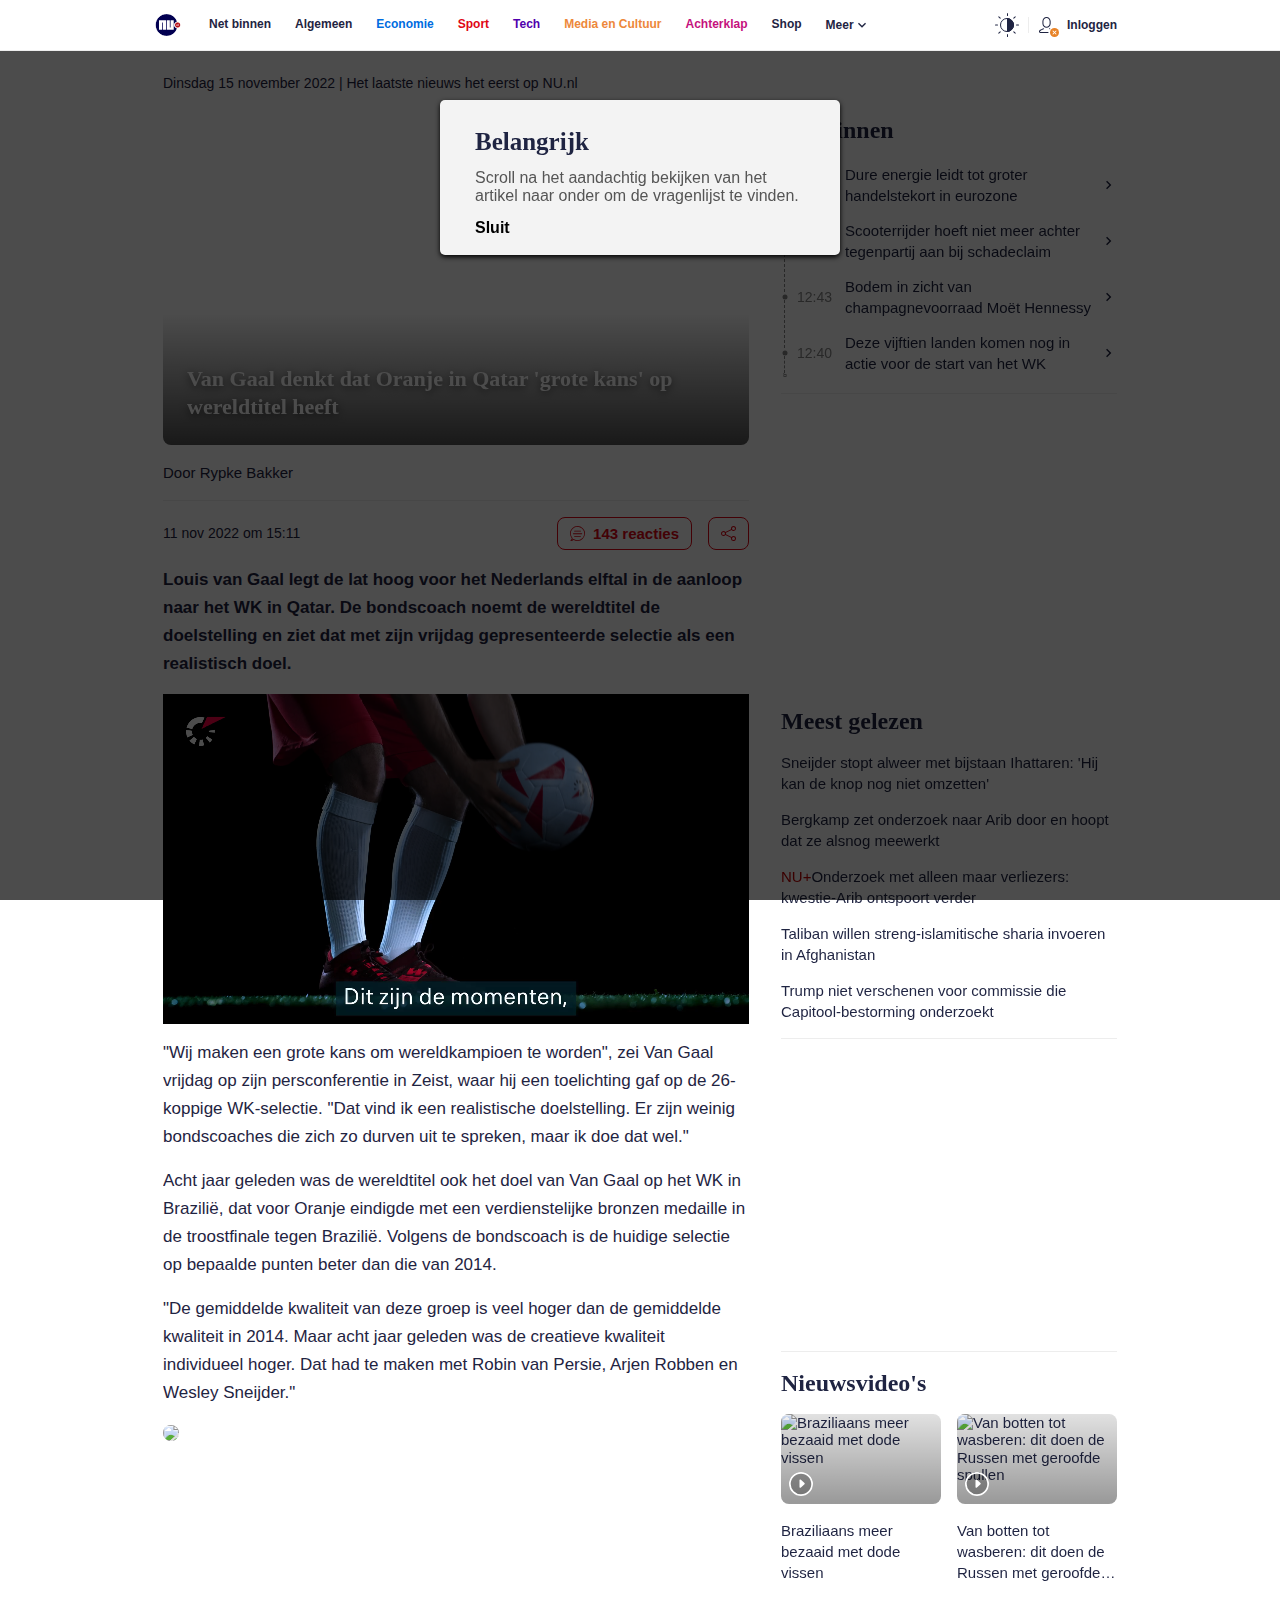
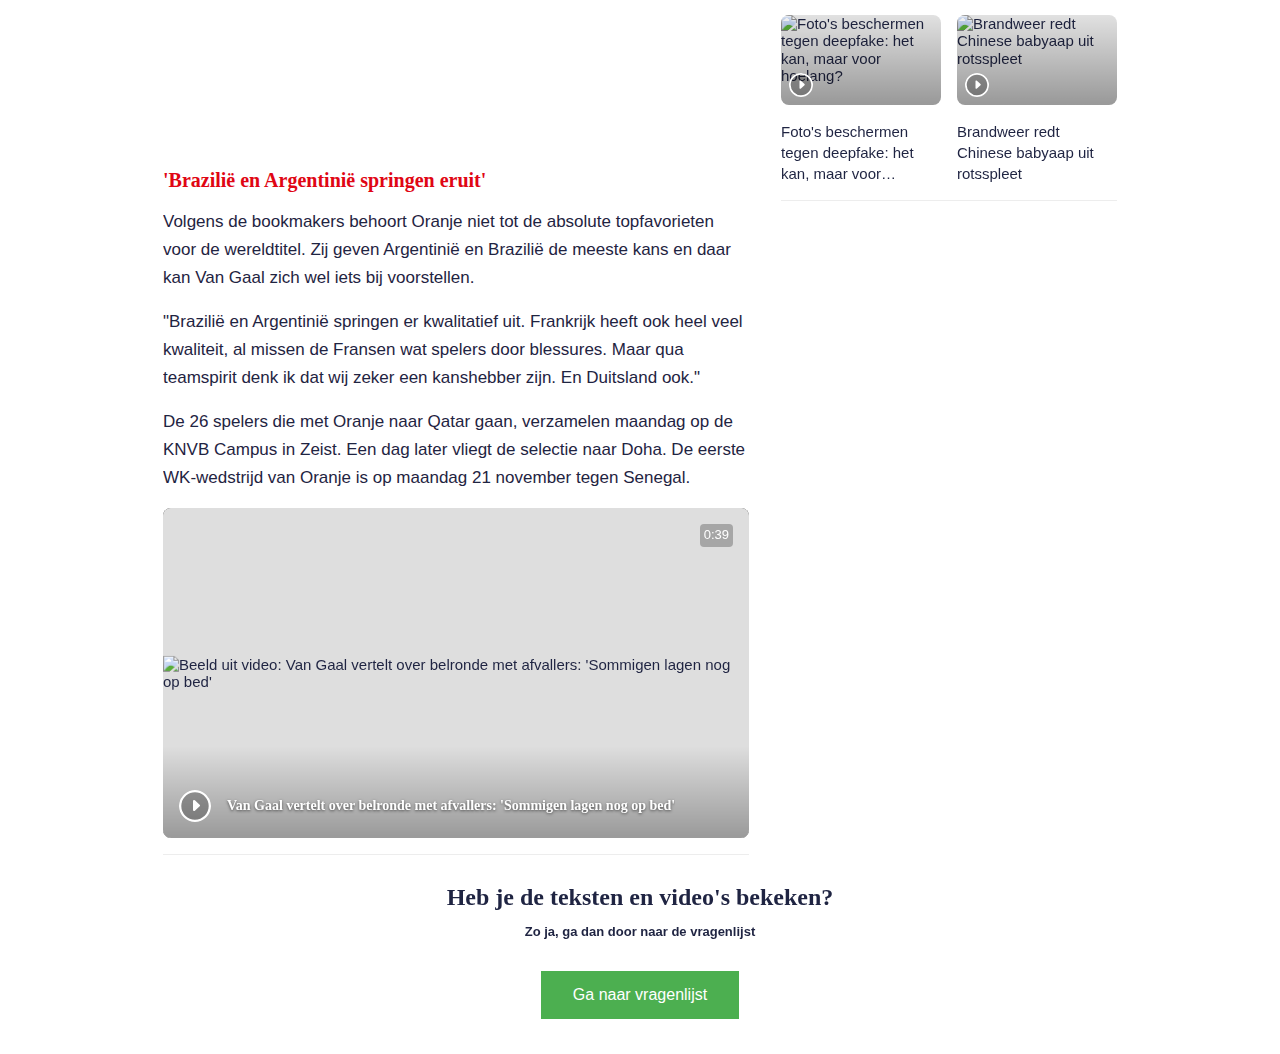
==== commit 287e0e50: "Add files via upload" ====
--- a/is-c/landingpage-is-c.html
+++ b/is-c/landingpage-is-c.html
@@ -32,7 +32,7 @@
 <div class='cnt223'>
 <h1 style="font-size: 25px;">Belangrijk</h1>
 <p style="font-size: 16px;">
-Scroll naar onder om de vragenlijst te vinden, na het bekijken van de video's en de beschrijvingen.
+Scroll na het aandachtig bekijken van het artikel naar onder om de vragenlijst te vinden.
 <br/>
 <br/>
 <a href='' class='close' style="font-size: 16px;">Sluit</a>
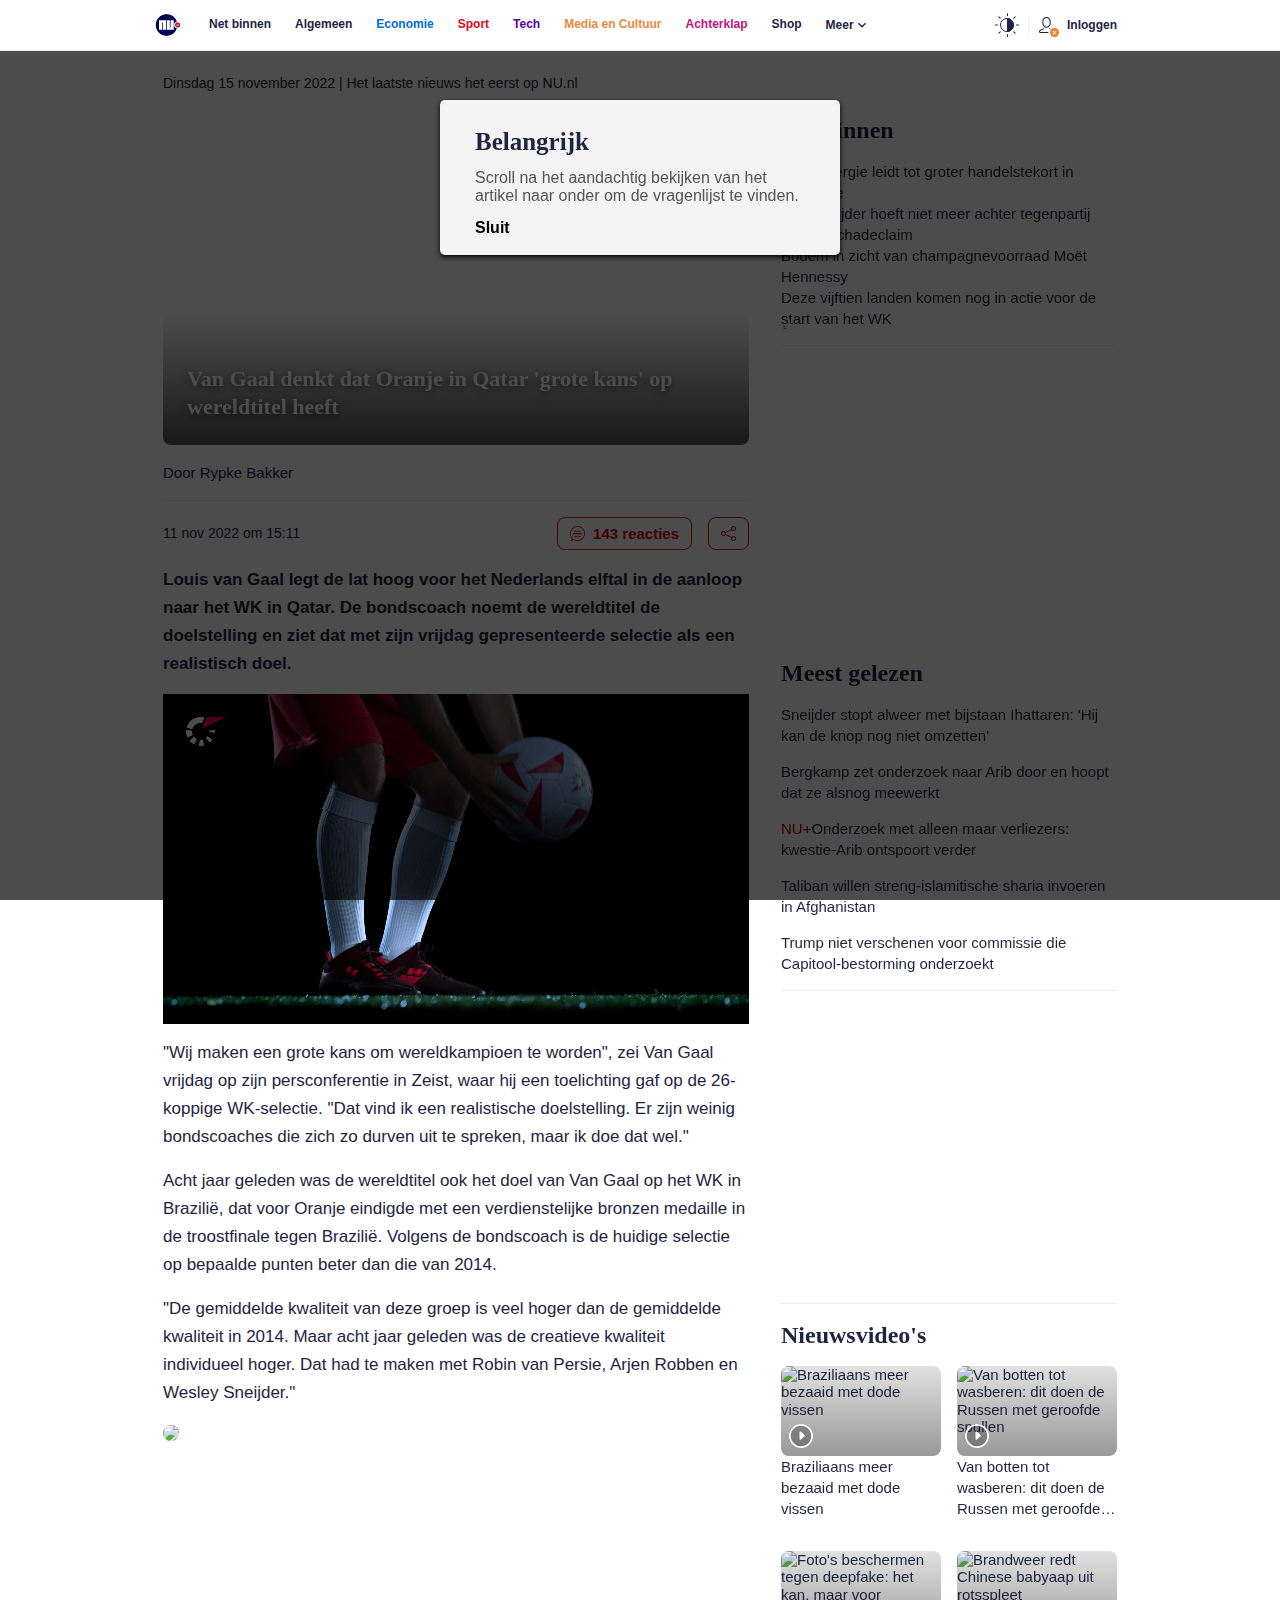
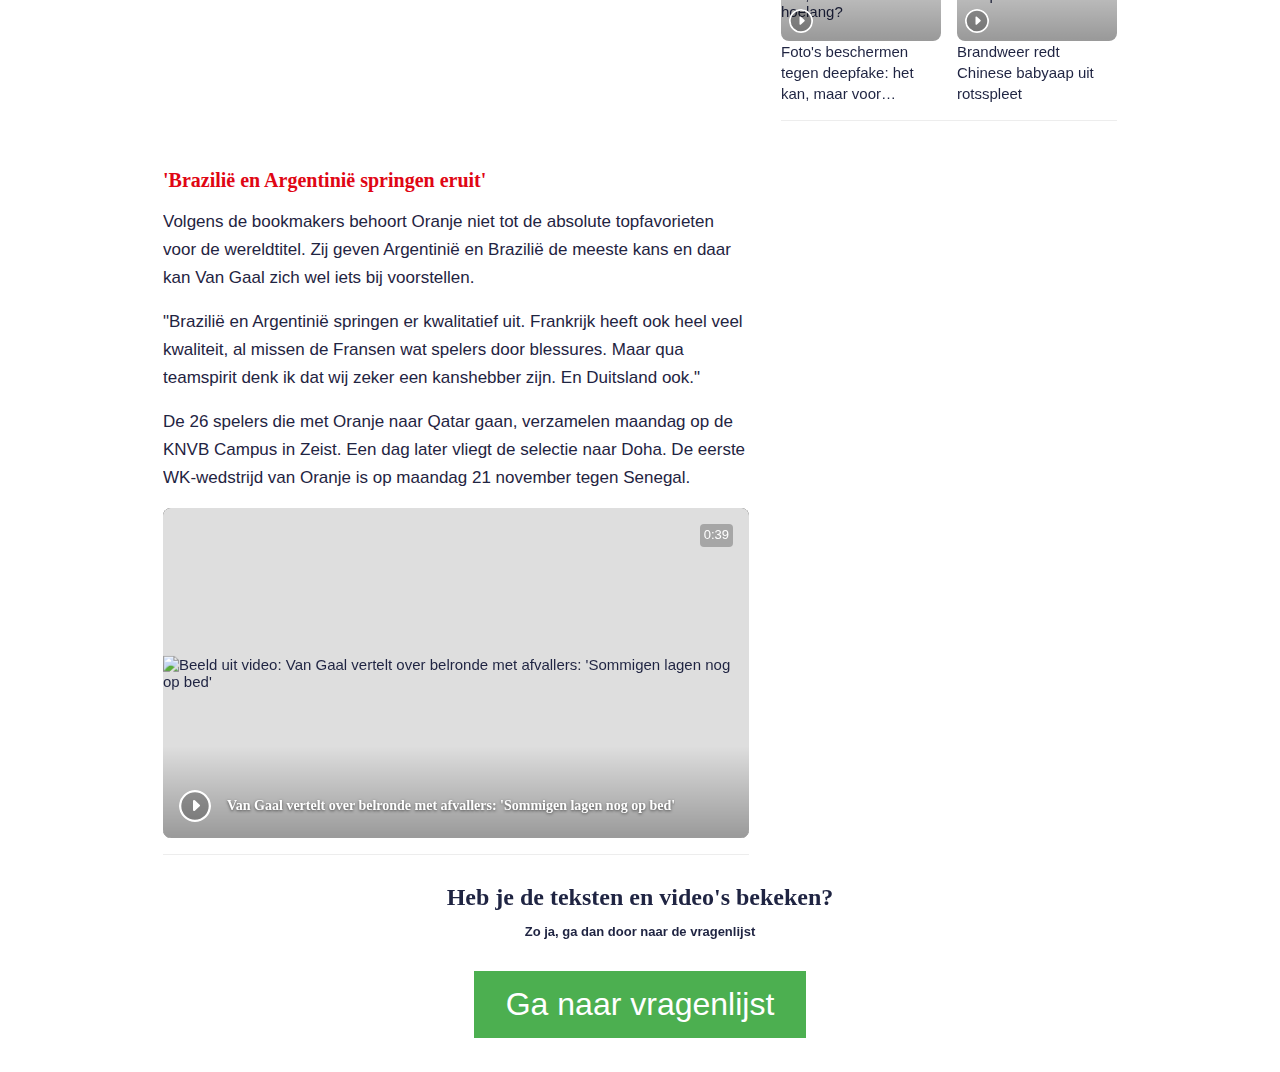
==== commit 730966b4: "Add files via upload" ====
--- a/is-c/landingpage-is-c.html
+++ b/is-c/landingpage-is-c.html
@@ -486,6 +486,7 @@
 										<!--[--><span class="article-meta__info">11 nov 2022 om 15:11</span>
 										<!--]-->
 									</div>
+									
 									<div class="article-meta__interactive"><a class="app-button app-button--inversed app-button--nowrap branded comments-link article-meta__nujij-link" href="#" data-category="nujij" data-action="go-to-reactions" data-label="via-article_top"><i class="icon comments-link__icon"><svg xmlns="http://www.w3.org/2000/svg" width="15" height="15" viewBox="0 0 24 24" aria-labelledby="nujij comment" alt="nujij comment" role="presentation" style="width: 15px; height: 15px;"><title lang="nl"></title><g><!--[--><path fill-rule="evenodd" clip-rule="evenodd" d="M17 15.8H7.1a.6.6 0 0 0-.6.6c0 .3.2.6.6.6h9.7a.6.6 0 0 0 .7-.6.6.6 0 0 0-.7-.6zM7.1 8.9h9.7a.6.6 0 0 0 .7-.6.6.6 0 0 0-.7-.7H7.2a.6.6 0 0 0-.6.7.6.6 0 0 0 .6.6zm11.6 2.8H5.2a.6.6 0 0 0-.6.6c0 .4.3.7.6.7h13.6a.6.6 0 0 0 .7-.7.6.6 0 0 0-.7-.6zm.8 7.8a10.8 10.8 0 0 1-13 1.7 1.4 1.4 0 0 0-1.6.1 6 6 0 0 1-1.7 1l1-1.7a1.4 1.4 0 0 0 0-.8A1.4 1.4 0 0 0 4 19a10.6 10.6 0 0 1 .4-14.6A10.7 10.7 0 0 1 12 1.4c2.9 0 5.5 1 7.6 3a10.5 10.5 0 0 1 3.1 7.6c0 2.8-1.1 5.5-3.1 7.5zm.9-16A12 12 0 0 0 12 .2a12 12 0 0 0-8.5 3.5A12 12 0 0 0 3 20v.1c-.3.8-1 2-2 2.6a.6.6 0 0 0-.2.8c.1.2.4.4.6.4a7 7 0 0 0 4.3-1.5.6.6 0 0 0 .1 0l.1-.1a12 12 0 0 0 6 1.6 12 12 0 0 0 8.6-3.5A11.8 11.8 0 0 0 24 12a11.8 11.8 0 0 0-3.5-8.4z" fill="currentColor"></path><!--]--></g></svg></i><span>143  reacties</span></a>
 										<div class="social-sharing social-sharing--top">
 											<button class="app-button app-button--inversed branded social-sharing__button">
@@ -586,43 +587,46 @@
 			
 
 
-
-			<li class="contentlist__item">
-				<a href="https://www.nu.nl/economie/6236288/dure-energie-leidt-tot-groter-handelstekort-in-eurozone.html" target="_self" data-action="click_Net binnen" data-category="list-block" data-item-type="article" data-item-url="https://www.nu.nl/economie/6236288/dure-energie-leidt-tot-groter-handelstekort-in-eurozone.html" data-item-position="0" class="link-block link-block--timestamp branded branded--nu" index="0" header="Net binnen">
-					<!--[-->
-					<time class="item-datetime">12:56</time>
+			<!--]--
+			<li class="contentlist__item">
+				<a href="https://www.nu.nl/economie/6236288/dure-energie-leidt-tot-groter-handelstekort-in-eurozone.html" target="_self" data-action="click_Net binnen" data-category="list-block" data-item-type="article" data-item-url="https://www.nu.nl/economie/6236288/dure-energie-leidt-tot-groter-handelstekort-in-eurozone.html" data-item-position="0" class="link-block link-block--timestamp branded branded--nu" index="0" header="Net binnen">  ]-->
+					<!--[--
+					<time class="item-datetime">12:56</time> ]-->
 					<div class="item-title"><span class="item-title__title" title="Dure energie leidt tot groter handelstekort in eurozone"><!----><span class="item-title__text">Dure energie leidt tot groter handelstekort in eurozone</span></span>
-						<!---->
+						<!----
 					</div><i class="icon item-marker"><svg xmlns="http://www.w3.org/2000/svg" width="24" height="24" viewBox="0 0 24 24" aria-labelledby="" alt="" role="presentation" style="width: 24px; height: 24px;"><title lang="nl"></title><g><!--[--><path fill="currentColor" d="M8.59,16.58L13.17,12L8.59,7.41L10,6L16,12L10,18L8.59,16.58Z"></path><!--]--></g></svg></i>
 					<!--]-->
 				</a>
 			</li>
-			<li class="contentlist__item">
-				<a href="https://www.nu.nl/economie/6236285/scooterrijder-hoeft-niet-meer-achter-tegenpartij-aan-bij-schadeclaim.html" target="_self" data-action="click_Net binnen" data-category="list-block" data-item-type="article" data-item-url="https://www.nu.nl/economie/6236285/scooterrijder-hoeft-niet-meer-achter-tegenpartij-aan-bij-schadeclaim.html" data-item-position="1" class="link-block link-block--timestamp branded branded--nu" index="1" header="Net binnen">
-					<!--[-->
-					<time class="item-datetime">12:46</time>
+			<!--]--
+			<li class="contentlist__item">
+				<a href="https://www.nu.nl/economie/6236285/scooterrijder-hoeft-niet-meer-achter-tegenpartij-aan-bij-schadeclaim.html" target="_self" data-action="click_Net binnen" data-category="list-block" data-item-type="article" data-item-url="https://www.nu.nl/economie/6236285/scooterrijder-hoeft-niet-meer-achter-tegenpartij-aan-bij-schadeclaim.html" data-item-position="1" class="link-block link-block--timestamp branded branded--nu" index="1" header="Net binnen"> ]-->
+					<!--[--
+					<time class="item-datetime">12:46</time> ]-->
 					<div class="item-title"><span class="item-title__title" title="Scooterrijder hoeft niet meer achter tegenpartij aan bij schadeclaim"><!----><span class="item-title__text">Scooterrijder hoeft niet meer achter tegenpartij aan bij schadeclaim</span></span>
-						<!---->
+						<!----
 					</div><i class="icon item-marker"><svg xmlns="http://www.w3.org/2000/svg" width="24" height="24" viewBox="0 0 24 24" aria-labelledby="" alt="" role="presentation" style="width: 24px; height: 24px;"><title lang="nl"></title><g><!--[--><path fill="currentColor" d="M8.59,16.58L13.17,12L8.59,7.41L10,6L16,12L10,18L8.59,16.58Z"></path><!--]--></g></svg></i>
 					<!--]-->
 				</a>
 			</li>
-			<li class="contentlist__item">
-				<a href="https://www.nu.nl/economie/6236284/bodem-in-zicht-van-champagnevoorraad-moet-hennessy.html" target="_self" data-action="click_Net binnen" data-category="list-block" data-item-type="article" data-item-url="https://www.nu.nl/economie/6236284/bodem-in-zicht-van-champagnevoorraad-moet-hennessy.html" data-item-position="2" class="link-block link-block--timestamp branded branded--nu" index="2" header="Net binnen">
-					<!--[-->
-					<time class="item-datetime">12:43</time>
+			<!--]--
+			<li class="contentlist__item">
+				<a href="https://www.nu.nl/economie/6236284/bodem-in-zicht-van-champagnevoorraad-moet-hennessy.html" target="_self" data-action="click_Net binnen" data-category="list-block" data-item-type="article" data-item-url="https://www.nu.nl/economie/6236284/bodem-in-zicht-van-champagnevoorraad-moet-hennessy.html" data-item-position="2" class="link-block link-block--timestamp branded branded--nu" index="2" header="Net binnen"> ]-->
+					<!--[--
+					<time class="item-datetime">12:43</time> ]-->
 					<div class="item-title"><span class="item-title__title" title="Bodem in zicht van champagnevoorraad Moët Hennessy"><!----><span class="item-title__text">Bodem in zicht van champagnevoorraad Moët Hennessy</span></span>
-						<!---->
+						<!----
 					</div><i class="icon item-marker"><svg xmlns="http://www.w3.org/2000/svg" width="24" height="24" viewBox="0 0 24 24" aria-labelledby="" alt="" role="presentation" style="width: 24px; height: 24px;"><title lang="nl"></title><g><!--[--><path fill="currentColor" d="M8.59,16.58L13.17,12L8.59,7.41L10,6L16,12L10,18L8.59,16.58Z"></path><!--]--></g></svg></i>
 					<!--]-->
 				</a>
 			</li>
-			<li class="contentlist__item">
-				<a href="https://www.nu.nl/voetbal/6236282/deze-vijftien-landen-komen-nog-in-actie-voor-de-start-van-het-wk.html" target="_self" data-action="click_Net binnen" data-category="list-block" data-item-type="article" data-item-url="https://www.nu.nl/voetbal/6236282/deze-vijftien-landen-komen-nog-in-actie-voor-de-start-van-het-wk.html" data-item-position="3" class="link-block link-block--timestamp branded branded--nu" index="3" header="Net binnen">
-					<!--[-->
-					<time class="item-datetime">12:40</time>
+			<!--]--
+			<li class="contentlist__item">
+				<a href="https://www.nu.nl/voetbal/6236282/deze-vijftien-landen-komen-nog-in-actie-voor-de-start-van-het-wk.html" target="_self" data-action="click_Net binnen" data-category="list-block" data-item-type="article" data-item-url="https://www.nu.nl/voetbal/6236282/deze-vijftien-landen-komen-nog-in-actie-voor-de-start-van-het-wk.html" data-item-position="3" class="link-block link-block--timestamp branded branded--nu" index="3" header="Net binnen"> ]-->
+					<!--[--
+					<time class="item-datetime">12:40</time> ]-->
 					<div class="item-title"><span class="item-title__title" title="Deze vijftien landen komen nog in actie voor de start van het WK"><!----><span class="item-title__text">Deze vijftien landen komen nog in actie voor de start van het WK</span></span>
-						<!---->
+						<!----
 					</div><i class="icon item-marker"><svg xmlns="http://www.w3.org/2000/svg" width="24" height="24" viewBox="0 0 24 24" aria-labelledby="" alt="" role="presentation" style="width: 24px; height: 24px;"><title lang="nl"></title><g><!--[--><path fill="currentColor" d="M8.59,16.58L13.17,12L8.59,7.41L10,6L16,12L10,18L8.59,16.58Z"></path><!--]--></g></svg></i>
 					<!--]-->
 				</a>
@@ -698,12 +702,13 @@
 			<div id="[base64]__slot"></div>
 		</aside>
 		<hr class="app-divider">
-		<H2 class="header header-block branded branded--nu"><!--[--><a href="https://www.nu.nl/videos/nieuwsvideos" target="_self" data-category="list-block" data-label="https://www.nu.nl/videos/nieuwsvideos" data-action="click-header_Nieuwsvideo&#39;s" class="header-block__link"><!--[-->Nieuwsvideo&#39;s<!--]--></a><!--]--></H2>
+		<H2 class="header header-block branded branded--nu"><!--[--<a href="https://www.nu.nl/videos/nieuwsvideos" target="_self" data-category="list-block" data-label="https://www.nu.nl/videos/nieuwsvideos" data-action="click-header_Nieuwsvideo&#39;s" class="header-block__link">[-->Nieuwsvideo&#39;s<!--]--></a><!--]--></H2>
 		<ul class="contentlist contentlist--grid">
 			<!--[-->
 			<li class="contentlist__item">
+				<!--[--
 				<a href="https://www.nu.nl/296661/video/braziliaans-meer-bezaaid-met-dode-vissen.html" target="_self" data-action="click_Nieuwsvideo&#39;s" data-category="list-block" data-item-type="video" data-item-url="https://www.nu.nl/296661/video/braziliaans-meer-bezaaid-met-dode-vissen.html" data-item-position="0" class="link-block link-block--grid branded branded--nu" header="Nieuwsvideo&#39;s">
-					<!--[-->
+					[-->
 					<figure class="item-thumb lazy-aspect lazy-aspect--16by9"><img src="https://media.nu.nl/m/qpgx1mha33sm_wd320.jpg" alt="Braziliaans meer bezaaid met dode vissen" loading="lazy" class="image lazy-aspect lazy-aspect--16by9 item-thumb__image">
 						<figcaption class="item-thumb__icon"><i class="icon link-block__icon"><svg xmlns="http://www.w3.org/2000/svg" width="24" height="24" viewBox="0 0 24 24" aria-labelledby="" alt="" role="presentation" style="width: 24px; height: 24px;"><title lang="nl"></title><g><!--[--><g transform="scale(.75)"><circle cx="16" cy="16" r="16" opacity=".25"></circle><path clip-rule="evenodd" fill-rule="evenodd" d="M16 29.71A13.73 13.73 0 0 1 2.29 16C2.29 8.44 8.44 2.29 16 2.29c7.56 0 13.71 6.15 13.71 13.71 0 7.56-6.15 13.71-13.71 13.71ZM16 0a16 16 0 1 0 0 32 16 16 0 0 0 0-32Z" fill="currentColor"></path><path clip-rule="evenodd" fill-rule="evenodd" d="M15.9 10.3a1.15 1.15 0 0 0-1.22-.21 1.1 1.1 0 0 0-.68 1v8.8c0 .45.27.85.68 1.02a1.14 1.14 0 0 0 1.22-.21l4.75-4.4a1.1 1.1 0 0 0 0-1.6z" fill="currentColor"></path></g><!--]--></g></svg></i></figcaption>
 					</figure>
@@ -718,8 +723,9 @@
 				</a>
 			</li>
 			<li class="contentlist__item">
+				<!--[--
 				<a href="https://www.nu.nl/296652/video/van-botten-tot-wasberen-dit-doen-de-russen-met-geroofde-spullen.html" target="_self" data-action="click_Nieuwsvideo&#39;s" data-category="list-block" data-item-type="video" data-item-url="https://www.nu.nl/296652/video/van-botten-tot-wasberen-dit-doen-de-russen-met-geroofde-spullen.html" data-item-position="1" class="link-block link-block--grid branded branded--nu" header="Nieuwsvideo&#39;s">
-					<!--[-->
+					[-->
 					<figure class="item-thumb lazy-aspect lazy-aspect--16by9"><img src="https://media.nu.nl/m/an2x7bja9zai_wd320.jpg" alt="Van botten tot wasberen: dit doen de Russen met geroofde spullen" loading="lazy" class="image lazy-aspect lazy-aspect--16by9 item-thumb__image">
 						<figcaption class="item-thumb__icon"><i class="icon link-block__icon"><svg xmlns="http://www.w3.org/2000/svg" width="24" height="24" viewBox="0 0 24 24" aria-labelledby="" alt="" role="presentation" style="width: 24px; height: 24px;"><title lang="nl"></title><g><!--[--><g transform="scale(.75)"><circle cx="16" cy="16" r="16" opacity=".25"></circle><path clip-rule="evenodd" fill-rule="evenodd" d="M16 29.71A13.73 13.73 0 0 1 2.29 16C2.29 8.44 8.44 2.29 16 2.29c7.56 0 13.71 6.15 13.71 13.71 0 7.56-6.15 13.71-13.71 13.71ZM16 0a16 16 0 1 0 0 32 16 16 0 0 0 0-32Z" fill="currentColor"></path><path clip-rule="evenodd" fill-rule="evenodd" d="M15.9 10.3a1.15 1.15 0 0 0-1.22-.21 1.1 1.1 0 0 0-.68 1v8.8c0 .45.27.85.68 1.02a1.14 1.14 0 0 0 1.22-.21l4.75-4.4a1.1 1.1 0 0 0 0-1.6z" fill="currentColor"></path></g><!--]--></g></svg></i></figcaption>
 					</figure>
@@ -734,8 +740,9 @@
 				</a>
 			</li>
 			<li class="contentlist__item">
+				<!--[--
 				<a href="https://www.nu.nl/296654/video/fotos-beschermen-tegen-deepfake-het-kan-maar-voor-hoelang.html" target="_self" data-action="click_Nieuwsvideo&#39;s" data-category="list-block" data-item-type="video" data-item-url="https://www.nu.nl/296654/video/fotos-beschermen-tegen-deepfake-het-kan-maar-voor-hoelang.html" data-item-position="2" class="link-block link-block--grid branded branded--nu" header="Nieuwsvideo&#39;s">
-					<!--[-->
+					[-->
 					<figure class="item-thumb lazy-aspect lazy-aspect--16by9"><img src="https://media.nu.nl/m/4olxz9nawqau_wd320.jpg" alt="Foto&#39;s beschermen tegen deepfake: het kan, maar voor hoelang?" loading="lazy" class="image lazy-aspect lazy-aspect--16by9 item-thumb__image">
 						<figcaption class="item-thumb__icon"><i class="icon link-block__icon"><svg xmlns="http://www.w3.org/2000/svg" width="24" height="24" viewBox="0 0 24 24" aria-labelledby="" alt="" role="presentation" style="width: 24px; height: 24px;"><title lang="nl"></title><g><!--[--><g transform="scale(.75)"><circle cx="16" cy="16" r="16" opacity=".25"></circle><path clip-rule="evenodd" fill-rule="evenodd" d="M16 29.71A13.73 13.73 0 0 1 2.29 16C2.29 8.44 8.44 2.29 16 2.29c7.56 0 13.71 6.15 13.71 13.71 0 7.56-6.15 13.71-13.71 13.71ZM16 0a16 16 0 1 0 0 32 16 16 0 0 0 0-32Z" fill="currentColor"></path><path clip-rule="evenodd" fill-rule="evenodd" d="M15.9 10.3a1.15 1.15 0 0 0-1.22-.21 1.1 1.1 0 0 0-.68 1v8.8c0 .45.27.85.68 1.02a1.14 1.14 0 0 0 1.22-.21l4.75-4.4a1.1 1.1 0 0 0 0-1.6z" fill="currentColor"></path></g><!--]--></g></svg></i></figcaption>
 					</figure>
@@ -750,8 +757,9 @@
 				</a>
 			</li>
 			<li class="contentlist__item">
+				<!--[
 				<a href="https://www.nu.nl/296660/video/brandweer-redt-chinese-babyaap-uit-rotsspleet.html" target="_self" data-action="click_Nieuwsvideo&#39;s" data-category="list-block" data-item-type="video" data-item-url="https://www.nu.nl/296660/video/brandweer-redt-chinese-babyaap-uit-rotsspleet.html" data-item-position="3" class="link-block link-block--grid branded branded--nu" header="Nieuwsvideo&#39;s">
-					<!--[-->
+					[-->
 					<figure class="item-thumb lazy-aspect lazy-aspect--16by9"><img src="https://media.nu.nl/m/5y5xsrda2fh0_wd320.jpg" alt="Brandweer redt Chinese babyaap uit rotsspleet" loading="lazy" class="image lazy-aspect lazy-aspect--16by9 item-thumb__image">
 						<figcaption class="item-thumb__icon"><i class="icon link-block__icon"><svg xmlns="http://www.w3.org/2000/svg" width="24" height="24" viewBox="0 0 24 24" aria-labelledby="" alt="" role="presentation" style="width: 24px; height: 24px;"><title lang="nl"></title><g><!--[--><g transform="scale(.75)"><circle cx="16" cy="16" r="16" opacity=".25"></circle><path clip-rule="evenodd" fill-rule="evenodd" d="M16 29.71A13.73 13.73 0 0 1 2.29 16C2.29 8.44 8.44 2.29 16 2.29c7.56 0 13.71 6.15 13.71 13.71 0 7.56-6.15 13.71-13.71 13.71ZM16 0a16 16 0 1 0 0 32 16 16 0 0 0 0-32Z" fill="currentColor"></path><path clip-rule="evenodd" fill-rule="evenodd" d="M15.9 10.3a1.15 1.15 0 0 0-1.22-.21 1.1 1.1 0 0 0-.68 1v8.8c0 .45.27.85.68 1.02a1.14 1.14 0 0 0 1.22-.21l4.75-4.4a1.1 1.1 0 0 0 0-1.6z" fill="currentColor"></path></g><!--]--></g></svg></i></figcaption>
 					</figure>
--- a/is-c/landingpage-is-c.css
+++ b/is-c/landingpage-is-c.css
@@ -85,7 +85,7 @@
   text-align: center;
   text-decoration: none;
   display: inline-block;
-  font-size: 16px;
+  font-size: 32px;
 	position: sticky;
 }
 #vragenlijst:hover {
@@ -94,7 +94,7 @@
 
 h1{
 	font-family: 'Poppins';
-	font-size: 50px;
+	font-size: 500px;
 	font-weight: bold;
 }
 h2{
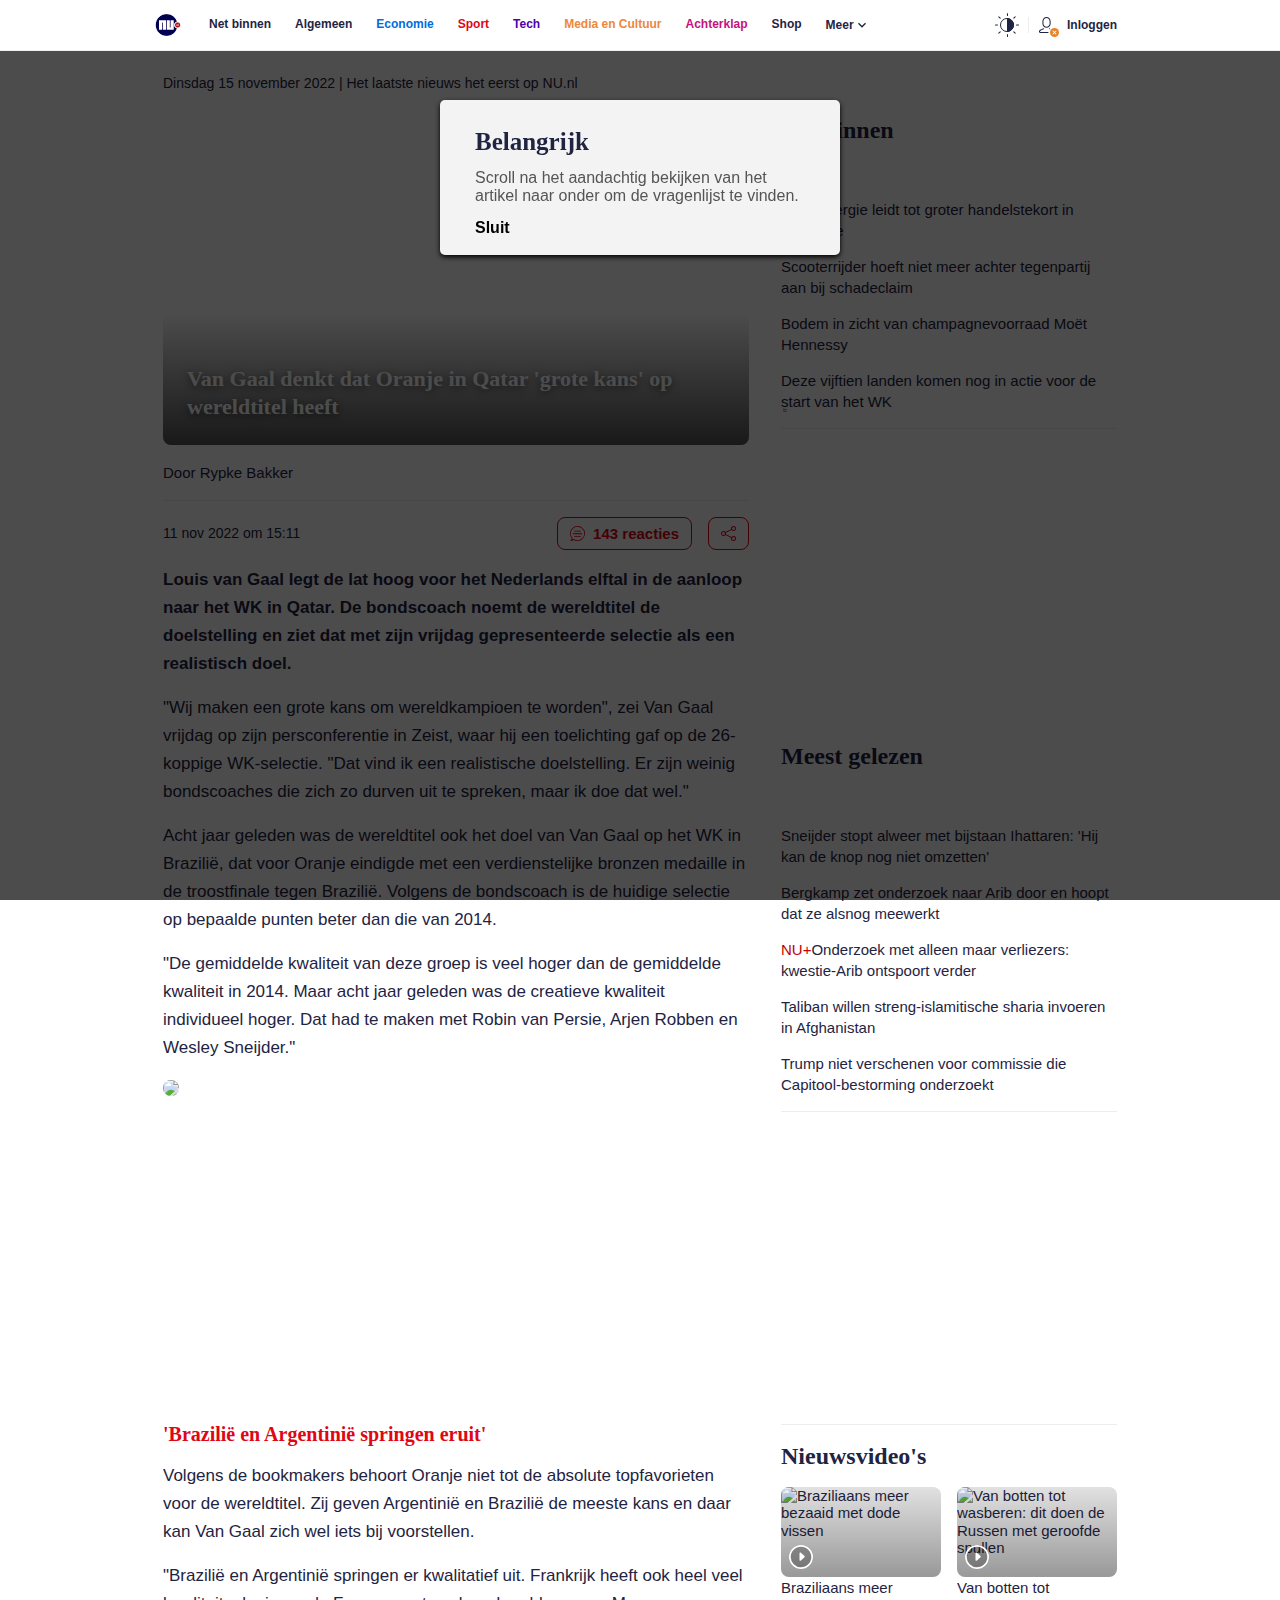
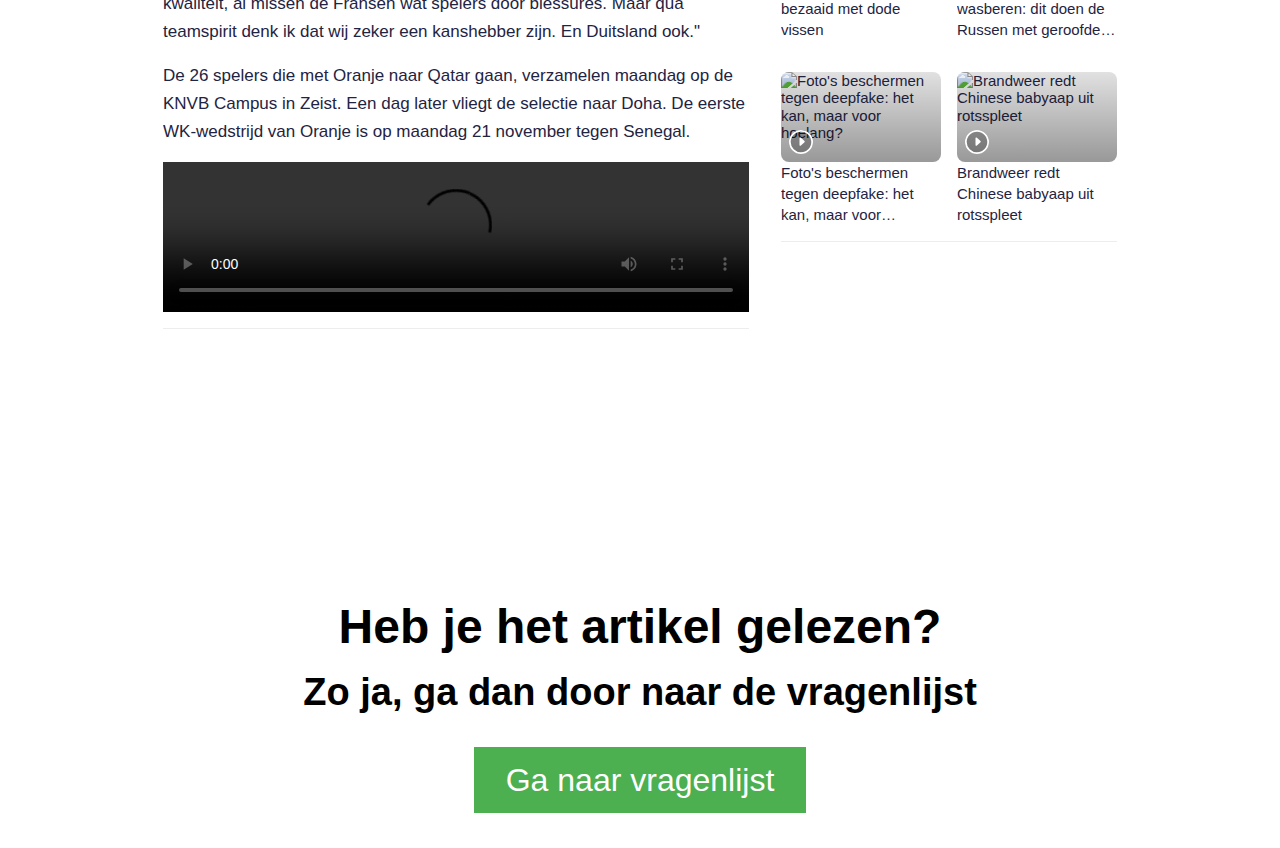
==== commit 24874d7f: "Add files via upload" ====
--- a/is-c/landingpage-is-c.html
+++ b/is-c/landingpage-is-c.html
@@ -513,9 +513,7 @@
 									</div>
 								</header>
 								<div class="textblock paragraph paragraph--lead">Louis van Gaal legt de lat hoog voor het Nederlands elftal in de aanloop naar het WK in Qatar. De bondscoach noemt de wereldtitel de doelstelling en ziet dat met zijn vrijdag gepresenteerde selectie als een realistisch doel.</div>
-                <video width="100%" height="auto" autoplay muted>
-                  <source src="Images/Katar-2022_Katar-News_NL_15s_16-9_subtitles_outstream.mp4" type="video/mp4">
-                  <source src="movie.ogg" type="video/ogg"> Your browser does not support the video tag. </video>
+
 								<aside class="banner banner--wsc-r1 banner--hide-double-column">
 									<div id="wsc-r1-eyJpZCI6IkJhbm5lckJsb2NrLWFydGljbGUtNjIzNTUzMC02IiwiY29udGFpbmVySWQiOiJleUpwWkNJNklqWXlNelUxTXpBaUxDSjBlWEJsSWpvaVFYSjBhV05zWlNKOSIsInR5cGUiOiJCbG9jayJ9__slot"></div>
 								</aside>
@@ -548,6 +546,10 @@
 									<p>De 26 spelers die met Oranje naar Qatar gaan, verzamelen maandag op de KNVB Campus in Zeist. Een dag later vliegt de selectie naar Doha. De eerste WK-wedstrijd van Oranje is op maandag 21 november tegen Senegal.</p>
 								</div>
 								<article class="video-block video-block--inline">
+									<video width="100%" height="auto" controls>
+										<source src="Images/contextual_targeting_video_1_voetbal.mp4" type="video/mp4">
+										<source src="movie.ogg" type="video/ogg"> Your browser does not support the video tag. </video>
+									
 									<div class="video-player">
 										<!--[-->
 										<div class="jw-player--inline jw-player">
@@ -592,6 +594,7 @@
 				<a href="https://www.nu.nl/economie/6236288/dure-energie-leidt-tot-groter-handelstekort-in-eurozone.html" target="_self" data-action="click_Net binnen" data-category="list-block" data-item-type="article" data-item-url="https://www.nu.nl/economie/6236288/dure-energie-leidt-tot-groter-handelstekort-in-eurozone.html" data-item-position="0" class="link-block link-block--timestamp branded branded--nu" index="0" header="Net binnen">  ]-->
 					<!--[--
 					<time class="item-datetime">12:56</time> ]-->
+					<p></p>
 					<div class="item-title"><span class="item-title__title" title="Dure energie leidt tot groter handelstekort in eurozone"><!----><span class="item-title__text">Dure energie leidt tot groter handelstekort in eurozone</span></span>
 						<!----
 					</div><i class="icon item-marker"><svg xmlns="http://www.w3.org/2000/svg" width="24" height="24" viewBox="0 0 24 24" aria-labelledby="" alt="" role="presentation" style="width: 24px; height: 24px;"><title lang="nl"></title><g><!--[--><path fill="currentColor" d="M8.59,16.58L13.17,12L8.59,7.41L10,6L16,12L10,18L8.59,16.58Z"></path><!--]--></g></svg></i>
@@ -603,6 +606,7 @@
 				<a href="https://www.nu.nl/economie/6236285/scooterrijder-hoeft-niet-meer-achter-tegenpartij-aan-bij-schadeclaim.html" target="_self" data-action="click_Net binnen" data-category="list-block" data-item-type="article" data-item-url="https://www.nu.nl/economie/6236285/scooterrijder-hoeft-niet-meer-achter-tegenpartij-aan-bij-schadeclaim.html" data-item-position="1" class="link-block link-block--timestamp branded branded--nu" index="1" header="Net binnen"> ]-->
 					<!--[--
 					<time class="item-datetime">12:46</time> ]-->
+					<p></p>
 					<div class="item-title"><span class="item-title__title" title="Scooterrijder hoeft niet meer achter tegenpartij aan bij schadeclaim"><!----><span class="item-title__text">Scooterrijder hoeft niet meer achter tegenpartij aan bij schadeclaim</span></span>
 						<!----
 					</div><i class="icon item-marker"><svg xmlns="http://www.w3.org/2000/svg" width="24" height="24" viewBox="0 0 24 24" aria-labelledby="" alt="" role="presentation" style="width: 24px; height: 24px;"><title lang="nl"></title><g><!--[--><path fill="currentColor" d="M8.59,16.58L13.17,12L8.59,7.41L10,6L16,12L10,18L8.59,16.58Z"></path><!--]--></g></svg></i>
@@ -614,6 +618,7 @@
 				<a href="https://www.nu.nl/economie/6236284/bodem-in-zicht-van-champagnevoorraad-moet-hennessy.html" target="_self" data-action="click_Net binnen" data-category="list-block" data-item-type="article" data-item-url="https://www.nu.nl/economie/6236284/bodem-in-zicht-van-champagnevoorraad-moet-hennessy.html" data-item-position="2" class="link-block link-block--timestamp branded branded--nu" index="2" header="Net binnen"> ]-->
 					<!--[--
 					<time class="item-datetime">12:43</time> ]-->
+					<p></p>
 					<div class="item-title"><span class="item-title__title" title="Bodem in zicht van champagnevoorraad Moët Hennessy"><!----><span class="item-title__text">Bodem in zicht van champagnevoorraad Moët Hennessy</span></span>
 						<!----
 					</div><i class="icon item-marker"><svg xmlns="http://www.w3.org/2000/svg" width="24" height="24" viewBox="0 0 24 24" aria-labelledby="" alt="" role="presentation" style="width: 24px; height: 24px;"><title lang="nl"></title><g><!--[--><path fill="currentColor" d="M8.59,16.58L13.17,12L8.59,7.41L10,6L16,12L10,18L8.59,16.58Z"></path><!--]--></g></svg></i>
@@ -625,6 +630,7 @@
 				<a href="https://www.nu.nl/voetbal/6236282/deze-vijftien-landen-komen-nog-in-actie-voor-de-start-van-het-wk.html" target="_self" data-action="click_Net binnen" data-category="list-block" data-item-type="article" data-item-url="https://www.nu.nl/voetbal/6236282/deze-vijftien-landen-komen-nog-in-actie-voor-de-start-van-het-wk.html" data-item-position="3" class="link-block link-block--timestamp branded branded--nu" index="3" header="Net binnen"> ]-->
 					<!--[--
 					<time class="item-datetime">12:40</time> ]-->
+					<p></p>
 					<div class="item-title"><span class="item-title__title" title="Deze vijftien landen komen nog in actie voor de start van het WK"><!----><span class="item-title__text">Deze vijftien landen komen nog in actie voor de start van het WK</span></span>
 						<!----
 					</div><i class="icon item-marker"><svg xmlns="http://www.w3.org/2000/svg" width="24" height="24" viewBox="0 0 24 24" aria-labelledby="" alt="" role="presentation" style="width: 24px; height: 24px;"><title lang="nl"></title><g><!--[--><path fill="currentColor" d="M8.59,16.58L13.17,12L8.59,7.41L10,6L16,12L10,18L8.59,16.58Z"></path><!--]--></g></svg></i>
@@ -643,6 +649,7 @@
 			<li class="contentlist__item">
 				<a href="https://www.nu.nl/voetbal/6236154/sneijder-stopt-alweer-met-bijstaan-ihattaren-hij-kan-de-knop-nog-niet-omzetten.html" target="_self" data-action="click_Meest gelezen" data-category="list-block" data-item-type="article" data-item-url="https://www.nu.nl/voetbal/6236154/sneijder-stopt-alweer-met-bijstaan-ihattaren-hij-kan-de-knop-nog-niet-omzetten.html" data-item-position="0" class="link-block link-block--rank branded branded--nu" header="Meest gelezen"> ]-->
 					<!--[--<span class="item-counter">1</span> ]-->
+					<p></p>
 					<div class="item-title"><span class="item-title__title" title="Sneijder stopt alweer met bijstaan Ihattaren: &#39;Hij kan de knop nog niet omzetten&#39;"><!----><span class="item-title__text">Sneijder stopt alweer met bijstaan Ihattaren: &#39;Hij kan de knop nog niet omzetten&#39;</span></span>
 						<!----
 					</div><i class="icon item-marker"><svg xmlns="http://www.w3.org/2000/svg" width="24" height="24" viewBox="0 0 24 24" aria-labelledby="" alt="" role="presentation" style="width: 24px; height: 24px;"><title lang="nl"></title><g><!--[--><path fill="currentColor" d="M8.59,16.58L13.17,12L8.59,7.41L10,6L16,12L10,18L8.59,16.58Z"></path><!--]--></g></svg></i>
@@ -777,6 +784,9 @@
 		</ul>
 		<hr class="app-divider">
 		<!--]-->
+		
+
+		
 		<aside class="banner banner--r03 banner--hide-single-column r03">
 			<div id="r03-fixed__slot"></div>
 		</aside>
@@ -789,8 +799,12 @@
 	</aside>
 	</main>
 	
-	<h1 style="text-align: center">Heb je de teksten en video's bekeken?</h1>
-		<h3 style="text-align: center">Zo ja, ga dan door naar de vragenlijst</h3>
+	<h1 style="text-align: center">
+		<div id="tekstonder"> Heb je het artikel gelezen? </div>
+	</h1>
+		<h3 style="text-align: center">
+			<div id="tekstonder2"> Zo ja, ga dan door naar de vragenlijst </div>
+		</h3>
 		<br>
 		<center><a href="https://tilburgss.co1.qualtrics.com/jfe/preview/previewId/20a52e77-3adf-492e-af29-6bc2349f2781/SV_eRwiLpntG94dDsq?Q_CHL=preview&Q_SurveyVersionID=current"><div id="vragenlijst"> Ga naar vragenlijst </div></a></center>
 		<br>
--- a/is-c/landingpage-is-c.css
+++ b/is-c/landingpage-is-c.css
@@ -88,6 +88,34 @@
   font-size: 32px;
 	position: sticky;
 }
+
+#tekstonder{
+  
+  border: none;
+  color: black;
+  padding: 15px 32px;
+  text-align: center;
+  text-decoration: none;
+  display: inline-block;
+  font-family: 'Arial';
+  font-size: 48px;
+	position: sticky;
+}
+
+#tekstonder2{
+  
+  border: none;
+  color: black;
+  padding: 15px 32px;
+  text-align: center;
+  text-decoration: none;
+  display: inline-block;
+  font-family: 'Arial';
+  font-size: 38px;
+	position: sticky;
+}
+
+
 #vragenlijst:hover {
   box-shadow: 0 12px 16px 0 rgba(0,0,0,0.24), 0 17px 50px 0 rgba(0,0,0,0.19);
 }
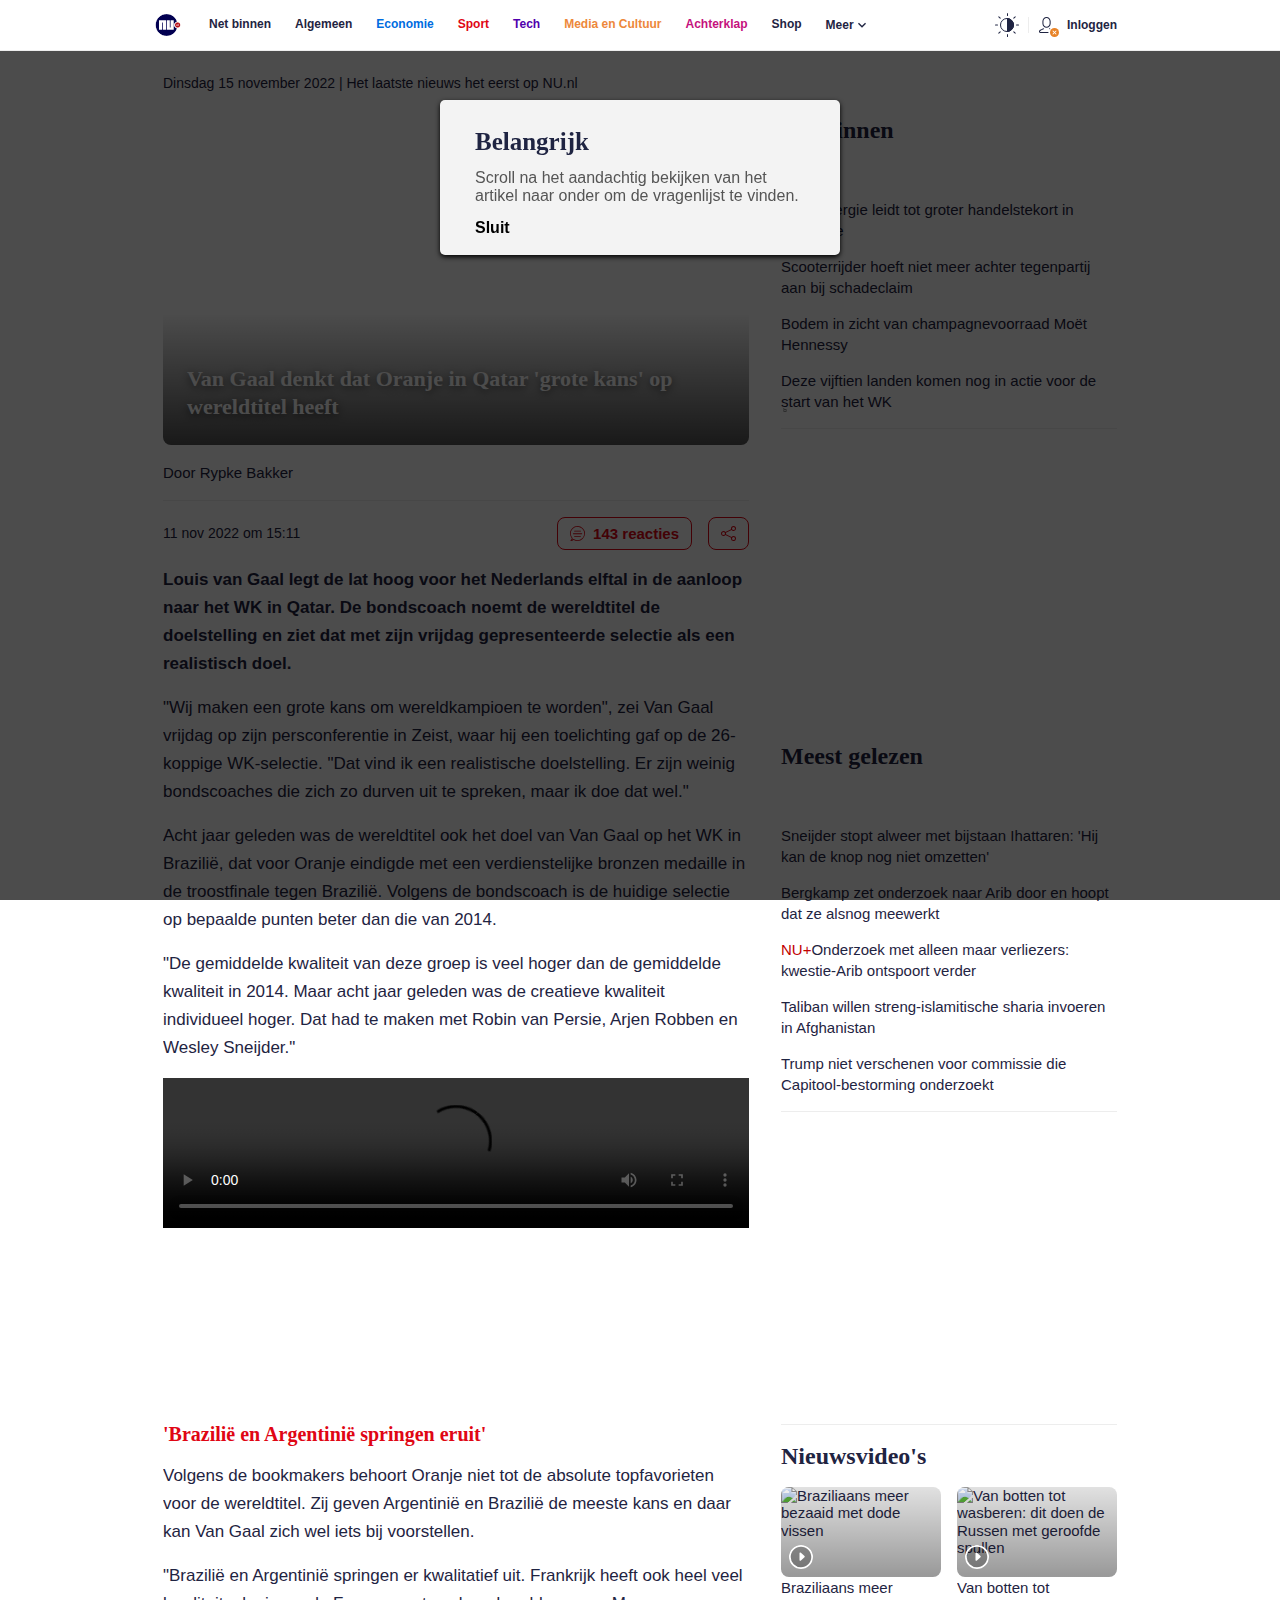
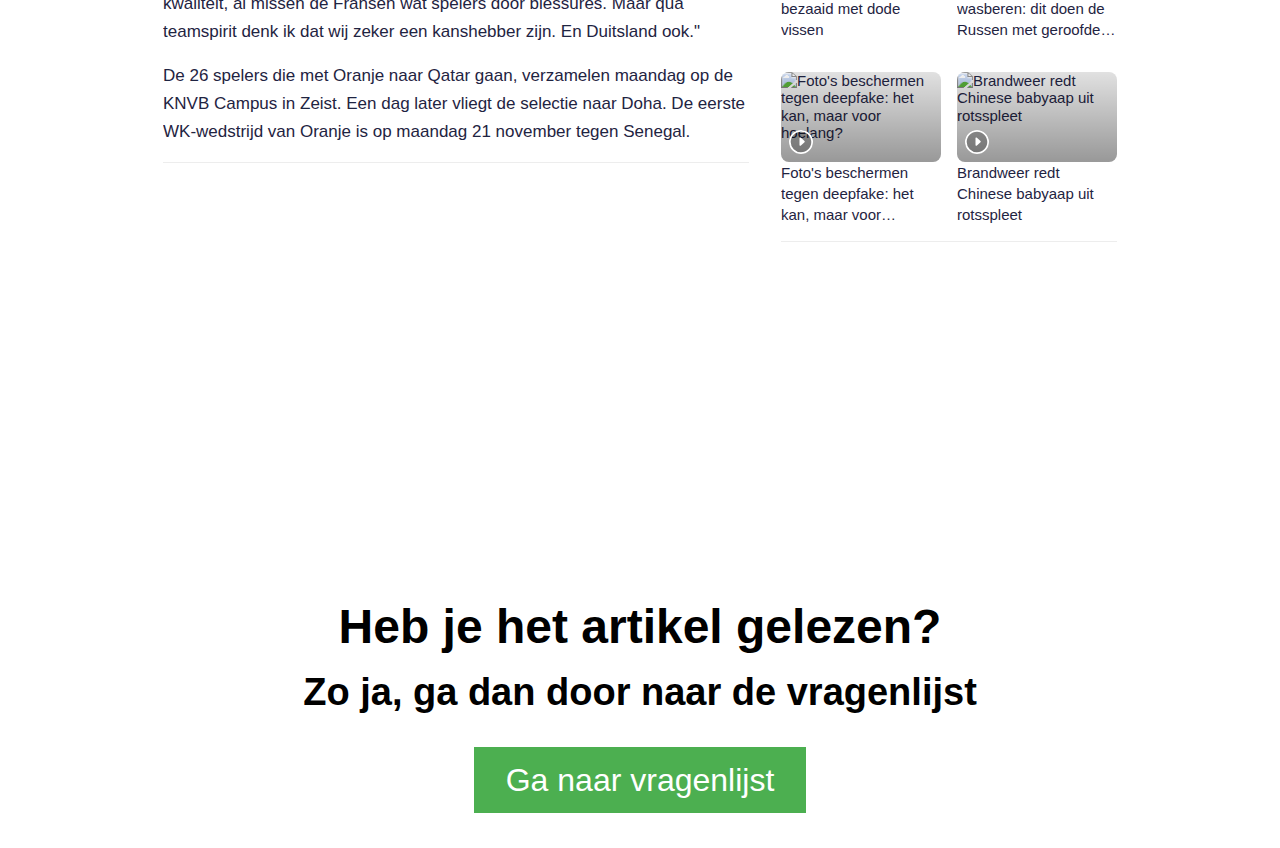
==== commit c74075a8: "Add files via upload" ====
--- a/is-c/landingpage-is-c.html
+++ b/is-c/landingpage-is-c.html
@@ -119,7 +119,8 @@
 					<!--[-->
 					<!--[-->
 					<nav class="main-nav main-nav--is-sticky" data-nosnippet>
-						<div class="main-nav__wrapper"><a href="#" class="main-nav__logo"><i class="icon main-nav__logo__img" data-category="navigation" data-action="logo" data-event><svg xmlns="http://www.w3.org/2000/svg" width="26" height="26" viewBox="0 0 24 24" aria-labelledby="Logo NU.nl" alt="Logo NU.nl" role="presentation" style="width: 26px; height: 26px;"><title lang="nl"></title><g><!--[--><g><defs id="defs22"></defs><g id="g16" fill="none" fill-rule="evenodd" transform="matrix(0.18750057,0,0,0.18750057,-3.648e-5,-1.3023029e-4)"><path id="path2" d="m 57.139,9.846 c 24.291,0 44.843,16.035 51.675,38.106 C 101,49.123 95.002,55.85 95.002,64 c 0,8.151 5.997,14.879 13.812,16.046 -6.832,22.073 -27.384,38.108 -51.675,38.108 C 27.268,118.154 3.048,93.907 3.048,64 3.048,34.09 27.268,9.846 57.139,9.846 Z" fill="#020051"></path><path id="path4" d="m 57.139,8.322 c 24.545,0 45.976,16.065 53.13,39.18 l 0.526,1.694 -1.755,0.263 A 14.703,14.703 0 0 0 96.526,64 c 0,7.31 5.358,13.471 12.513,14.54 l 1.756,0.262 -0.525,1.695 c -7.155,23.117 -28.586,39.182 -53.131,39.182 -30.714,0 -55.615,-24.93 -55.615,-55.678 0,-30.75 24.9,-55.678 55.615,-55.678 z" stroke="#ffffff" stroke-width="3.04761"></path><path id="path6" d="m 97.908,63.76 c 0,-7.474 6.057,-13.54 13.522,-13.54 7.464,0 13.522,6.065 13.522,13.54 0,7.474 -6.058,13.538 -13.522,13.538 -7.465,0 -13.522,-6.064 -13.522,-13.538 z" fill="#b50c16"></path><path id="path8" d="m 96.384,63.76 c 0,-8.316 6.739,-15.063 15.046,-15.063 8.307,0 15.046,6.747 15.046,15.063 0,8.315 -6.74,15.062 -15.045,15.062 -8.308,0 -15.047,-6.747 -15.047,-15.062 z" stroke="#ffffff" stroke-width="3.04761"></path><path id="path10" d="m 19.601,42.236 c 0,-0.823 0.832,-1.717 1.668,-1.717 h 31.83 c 0.878,0 1.452,0.865 1.452,1.717 v 43.729 c 0,0.83 -0.471,1.516 -1.452,1.516 H 40.19 c -0.86,0 -1.273,-0.603 -1.273,-1.516 v -32.54 c 0,-2.27 -3.68,-2.215 -3.68,0.01 v 32.53 c 0,0.883 -0.708,1.516 -1.5,1.516 H 21.27 c -0.89,0 -1.668,-0.592 -1.668,-1.516 z m 38.63,43.816 c 0,0.822 0.137,1.429 0.971,1.429 h 31.832 c 0.879,0 1.226,-0.578 1.226,-1.429 V 42.323 c 0,-0.83 -0.246,-1.804 -1.226,-1.804 H 78.125 c -0.862,0 -1.5,0.89 -1.5,1.804 v 32.539 c 0,2.272 -3.679,2.215 -3.679,-0.01 V 42.323 c 0,-0.883 -0.484,-1.804 -1.275,-1.804 H 59.202 c -0.888,0 -0.972,0.88 -0.972,1.804 z" fill="#ffffff"></path><g id="g14" fill="#ffffff"><path id="path12" d="m 112.922,69.22 h -2.091 v -4.038 c 0,-0.854 -0.045,-1.405 -0.134,-1.654 a 1.154,1.154 0 0 0 -0.439,-0.588 1.226,1.226 0 0 0 -0.722,-0.209 c -0.362,0 -0.687,0.1 -0.974,0.298 a 1.52,1.52 0 0 0 -0.596,0.79 c -0.104,0.328 -0.156,0.933 -0.156,1.817 v 3.583 h -2.09 v -7.91 h 1.941 v 1.162 c 0.69,-0.894 1.558,-1.341 2.605,-1.341 0.46,0 0.882,0.084 1.264,0.253 0.382,0.164 0.67,0.375 0.864,0.633 0.198,0.258 0.334,0.551 0.409,0.88 0.08,0.327 0.119,0.796 0.119,1.407 v 4.916 m 2.128,0.001 V 58.298 h 2.09 v 10.92 h -2.09"></path></g></g></g><!--]--></g></svg></i><span class="main-nav__logo__brand app-hide--d">NU.nl</span></a>
+						<div class="main-nav__wrapper">
+							<a href="#" class="main-nav__logo"><i class="icon main-nav__logo__img" data-category="navigation" data-action="logo" data-event><svg xmlns="http://www.w3.org/2000/svg" width="26" height="26" viewBox="0 0 24 24" aria-labelledby="Logo NU.nl" alt="Logo NU.nl" role="presentation" style="width: 26px; height: 26px;"><title lang="nl"></title><g><!--[--><g><defs id="defs22"></defs><g id="g16" fill="none" fill-rule="evenodd" transform="matrix(0.18750057,0,0,0.18750057,-3.648e-5,-1.3023029e-4)"><path id="path2" d="m 57.139,9.846 c 24.291,0 44.843,16.035 51.675,38.106 C 101,49.123 95.002,55.85 95.002,64 c 0,8.151 5.997,14.879 13.812,16.046 -6.832,22.073 -27.384,38.108 -51.675,38.108 C 27.268,118.154 3.048,93.907 3.048,64 3.048,34.09 27.268,9.846 57.139,9.846 Z" fill="#020051"></path><path id="path4" d="m 57.139,8.322 c 24.545,0 45.976,16.065 53.13,39.18 l 0.526,1.694 -1.755,0.263 A 14.703,14.703 0 0 0 96.526,64 c 0,7.31 5.358,13.471 12.513,14.54 l 1.756,0.262 -0.525,1.695 c -7.155,23.117 -28.586,39.182 -53.131,39.182 -30.714,0 -55.615,-24.93 -55.615,-55.678 0,-30.75 24.9,-55.678 55.615,-55.678 z" stroke="#ffffff" stroke-width="3.04761"></path><path id="path6" d="m 97.908,63.76 c 0,-7.474 6.057,-13.54 13.522,-13.54 7.464,0 13.522,6.065 13.522,13.54 0,7.474 -6.058,13.538 -13.522,13.538 -7.465,0 -13.522,-6.064 -13.522,-13.538 z" fill="#b50c16"></path><path id="path8" d="m 96.384,63.76 c 0,-8.316 6.739,-15.063 15.046,-15.063 8.307,0 15.046,6.747 15.046,15.063 0,8.315 -6.74,15.062 -15.045,15.062 -8.308,0 -15.047,-6.747 -15.047,-15.062 z" stroke="#ffffff" stroke-width="3.04761"></path><path id="path10" d="m 19.601,42.236 c 0,-0.823 0.832,-1.717 1.668,-1.717 h 31.83 c 0.878,0 1.452,0.865 1.452,1.717 v 43.729 c 0,0.83 -0.471,1.516 -1.452,1.516 H 40.19 c -0.86,0 -1.273,-0.603 -1.273,-1.516 v -32.54 c 0,-2.27 -3.68,-2.215 -3.68,0.01 v 32.53 c 0,0.883 -0.708,1.516 -1.5,1.516 H 21.27 c -0.89,0 -1.668,-0.592 -1.668,-1.516 z m 38.63,43.816 c 0,0.822 0.137,1.429 0.971,1.429 h 31.832 c 0.879,0 1.226,-0.578 1.226,-1.429 V 42.323 c 0,-0.83 -0.246,-1.804 -1.226,-1.804 H 78.125 c -0.862,0 -1.5,0.89 -1.5,1.804 v 32.539 c 0,2.272 -3.679,2.215 -3.679,-0.01 V 42.323 c 0,-0.883 -0.484,-1.804 -1.275,-1.804 H 59.202 c -0.888,0 -0.972,0.88 -0.972,1.804 z" fill="#ffffff"></path><g id="g14" fill="#ffffff"><path id="path12" d="m 112.922,69.22 h -2.091 v -4.038 c 0,-0.854 -0.045,-1.405 -0.134,-1.654 a 1.154,1.154 0 0 0 -0.439,-0.588 1.226,1.226 0 0 0 -0.722,-0.209 c -0.362,0 -0.687,0.1 -0.974,0.298 a 1.52,1.52 0 0 0 -0.596,0.79 c -0.104,0.328 -0.156,0.933 -0.156,1.817 v 3.583 h -2.09 v -7.91 h 1.941 v 1.162 c 0.69,-0.894 1.558,-1.341 2.605,-1.341 0.46,0 0.882,0.084 1.264,0.253 0.382,0.164 0.67,0.375 0.864,0.633 0.198,0.258 0.334,0.551 0.409,0.88 0.08,0.327 0.119,0.796 0.119,1.407 v 4.916 m 2.128,0.001 V 58.298 h 2.09 v 10.92 h -2.09"></path></g></g></g><!--]--></g></svg></i><span class="main-nav__logo__brand app-hide--d">NU.nl</span></a>
 							<div class="main-nav__tools">
 								<button class="app-button app-button--cta main-nav__tools__tool">
 									<!--[--><i class="icon main-nav__tools__tool__icon icon--24"><svg xmlns="http://www.w3.org/2000/svg" width="24" height="24" viewBox="0 0 24 24" aria-labelledby="Wissel kleurenschema" alt="Wissel kleurenschema" role="presentation" style="width: 24px; height: 24px;"><title lang="nl"></title><g><!--[--><g fill="none" fill-rule="evenodd"><path d="M0 0h24v24H0z"></path><rect width="1" height="3" x="12" fill="currentColor" rx=".5"></rect><rect width="1" height="3" x="12" y="21" fill="currentColor" rx=".5"></rect><rect width="1" height="3" x="22" y="10.5" fill="currentColor" rx=".5" transform="rotate(90 22.5 12)"></rect><rect width="1" height="3" x="1" y="10.5" fill="currentColor" rx=".5" transform="rotate(90 1.5 12)"></rect><rect width="1" height="3" x="19" y="3" fill="currentColor" rx=".5" transform="rotate(-135 19.5 4.5)"></rect><rect width="1" height="3" x="19" y="18" fill="currentColor" rx=".5" transform="rotate(135 19.5 19.5)"></rect><rect width="1" height="3" x="4" y="3" fill="currentColor" rx=".5" transform="scale(1 -1) rotate(45 15.37 0)"></rect><rect width="1" height="3" x="4" y="18" fill="currentColor" rx=".5" transform="scale(1 -1) rotate(-45 -42.57 0)"></rect><circle cx="12" cy="12" r="6.5" stroke="currentColor"></circle><path fill="currentColor" stroke="currentColor" d="M12.5 18.48V5.52a6.5 6.5 0 010 12.96z"></path></g><!--]--></g></svg></i>
@@ -134,43 +135,43 @@
 							</div>
 							<ul class="main-nav__main">
 								<!--[-->
-								<li class="app-nav-item app-hide--d"><a class="branded branded--default app-nav-item__link" title="Voorpagina" href="#" data-category="navigation" data-action="main-menu" data-label="Voorpagina">Voorpagina</a>
-									<!--[-->
-									<!--]-->
-								</li>
-								<li class="app-nav-item"><a class="branded branded--default app-nav-item__link" title="Net binnen" href="#" data-category="navigation" data-action="main-menu" data-label="Net binnen">Net binnen</a>
-									<!--[-->
-									<!--]-->
-								</li>
-								<li class="app-nav-item app-hide--d"><a class="branded branded--default app-nav-item__link" title="Populair" href="#" data-category="navigation" data-action="main-menu" data-label="Populair">Populair</a>
-									<!--[-->
-									<!--]-->
-								</li>
-								<li class="app-nav-item app-hide--m"><a class="branded branded--default app-nav-item__link" title="Algemeen" href="#" data-category="navigation" data-action="main-menu" data-label="Algemeen">Algemeen</a>
-									<!--[-->
-									<!--]-->
-								</li>
-								<li class="app-nav-item app-hide--m"><a class="branded branded--nuzakelijk app-nav-item__link" title="Economie" href="#" data-category="navigation" data-action="main-menu" data-label="Economie">Economie</a>
-									<!--[-->
-									<!--]-->
-								</li>
-								<li class="app-nav-item app-hide--m"><a class="branded branded--nusport app-nav-item__link" title="Sport" href="#" data-category="navigation" data-action="main-menu" data-label="Sport">Sport</a>
-									<!--[-->
-									<!--]-->
-								</li>
-								<li class="app-nav-item app-hide--m"><a class="branded branded--nutech app-nav-item__link" title="Tech" href="#" data-category="navigation" data-action="main-menu" data-label="Tech">Tech</a>
-									<!--[-->
-									<!--]-->
-								</li>
-								<li class="app-nav-item app-hide--m"><a class="branded branded--nuuit app-nav-item__link" title="Media en Cultuur" href="#" data-category="navigation" data-action="main-menu" data-label="Media en Cultuur">Media en Cultuur</a>
-									<!--[-->
-									<!--]-->
-								</li>
-								<li class="app-nav-item app-hide--m"><a class="branded branded--nuentertainment app-nav-item__link" title="Achterklap" href="#" data-category="navigation" data-action="main-menu" data-label="Achterklap">Achterklap</a>
-									<!--[-->
-									<!--]-->
-								</li>
-								<li class="app-nav-item app-hide--m"><a class="branded branded--default app-nav-item__link" title="Shop" href="#" data-category="navigation" data-action="main-menu" data-label="Shop">Shop</a>
+								<li class="app-nav-item app-hide--d"><a class="branded branded--default app-nav-item__link" title="Voorpagina"  data-category="navigation" data-action="main-menu" data-label="Voorpagina">Voorpagina</a>
+									<!--[-->
+									<!--]-->
+								</li>
+								<li class="app-nav-item"><a class="branded branded--default app-nav-item__link" title="Net binnen"  data-category="navigation" data-action="main-menu" data-label="Net binnen">Net binnen</a>
+									<!--[-->
+									<!--]-->
+								</li>
+								<li class="app-nav-item app-hide--d"><a class="branded branded--default app-nav-item__link" title="Populair"  data-category="navigation" data-action="main-menu" data-label="Populair">Populair</a>
+									<!--[-->
+									<!--]-->
+								</li>
+								<li class="app-nav-item app-hide--m"><a class="branded branded--default app-nav-item__link" title="Algemeen"  data-category="navigation" data-action="main-menu" data-label="Algemeen">Algemeen</a>
+									<!--[-->
+									<!--]-->
+								</li>
+								<li class="app-nav-item app-hide--m"><a class="branded branded--nuzakelijk app-nav-item__link" title="Economie"  data-category="navigation" data-action="main-menu" data-label="Economie">Economie</a>
+									<!--[-->
+									<!--]-->
+								</li>
+								<li class="app-nav-item app-hide--m"><a class="branded branded--nusport app-nav-item__link" title="Sport" data-category="navigation" data-action="main-menu" data-label="Sport">Sport</a>
+									<!--[-->
+									<!--]-->
+								</li>
+								<li class="app-nav-item app-hide--m"><a class="branded branded--nutech app-nav-item__link" title="Tech"  data-category="navigation" data-action="main-menu" data-label="Tech">Tech</a>
+									<!--[-->
+									<!--]-->
+								</li>
+								<li class="app-nav-item app-hide--m"><a class="branded branded--nuuit app-nav-item__link" title="Media en Cultuur"  data-category="navigation" data-action="main-menu" data-label="Media en Cultuur">Media en Cultuur</a>
+									<!--[-->
+									<!--]-->
+								</li>
+								<li class="app-nav-item app-hide--m"><a class="branded branded--nuentertainment app-nav-item__link" title="Achterklap"  data-category="navigation" data-action="main-menu" data-label="Achterklap">Achterklap</a>
+									<!--[-->
+									<!--]-->
+								</li>
+								<li class="app-nav-item app-hide--m"><a class="branded branded--default app-nav-item__link" title="Shop"  data-category="navigation" data-action="main-menu" data-label="Shop">Shop</a>
 									<!--[-->
 									<!--]-->
 								</li>
@@ -487,7 +488,7 @@
 										<!--]-->
 									</div>
 									
-									<div class="article-meta__interactive"><a class="app-button app-button--inversed app-button--nowrap branded comments-link article-meta__nujij-link" href="#" data-category="nujij" data-action="go-to-reactions" data-label="via-article_top"><i class="icon comments-link__icon"><svg xmlns="http://www.w3.org/2000/svg" width="15" height="15" viewBox="0 0 24 24" aria-labelledby="nujij comment" alt="nujij comment" role="presentation" style="width: 15px; height: 15px;"><title lang="nl"></title><g><!--[--><path fill-rule="evenodd" clip-rule="evenodd" d="M17 15.8H7.1a.6.6 0 0 0-.6.6c0 .3.2.6.6.6h9.7a.6.6 0 0 0 .7-.6.6.6 0 0 0-.7-.6zM7.1 8.9h9.7a.6.6 0 0 0 .7-.6.6.6 0 0 0-.7-.7H7.2a.6.6 0 0 0-.6.7.6.6 0 0 0 .6.6zm11.6 2.8H5.2a.6.6 0 0 0-.6.6c0 .4.3.7.6.7h13.6a.6.6 0 0 0 .7-.7.6.6 0 0 0-.7-.6zm.8 7.8a10.8 10.8 0 0 1-13 1.7 1.4 1.4 0 0 0-1.6.1 6 6 0 0 1-1.7 1l1-1.7a1.4 1.4 0 0 0 0-.8A1.4 1.4 0 0 0 4 19a10.6 10.6 0 0 1 .4-14.6A10.7 10.7 0 0 1 12 1.4c2.9 0 5.5 1 7.6 3a10.5 10.5 0 0 1 3.1 7.6c0 2.8-1.1 5.5-3.1 7.5zm.9-16A12 12 0 0 0 12 .2a12 12 0 0 0-8.5 3.5A12 12 0 0 0 3 20v.1c-.3.8-1 2-2 2.6a.6.6 0 0 0-.2.8c.1.2.4.4.6.4a7 7 0 0 0 4.3-1.5.6.6 0 0 0 .1 0l.1-.1a12 12 0 0 0 6 1.6 12 12 0 0 0 8.6-3.5A11.8 11.8 0 0 0 24 12a11.8 11.8 0 0 0-3.5-8.4z" fill="currentColor"></path><!--]--></g></svg></i><span>143  reacties</span></a>
+									<div class="article-meta__interactive"><a class="app-button app-button--inversed app-button--nowrap branded comments-link article-meta__nujij-link"  data-category="nujij" data-action="go-to-reactions" data-label="via-article_top"><i class="icon comments-link__icon"><svg xmlns="http://www.w3.org/2000/svg" width="15" height="15" viewBox="0 0 24 24" aria-labelledby="nujij comment" alt="nujij comment" role="presentation" style="width: 15px; height: 15px;"><title lang="nl"></title><g><!--[--><path fill-rule="evenodd" clip-rule="evenodd" d="M17 15.8H7.1a.6.6 0 0 0-.6.6c0 .3.2.6.6.6h9.7a.6.6 0 0 0 .7-.6.6.6 0 0 0-.7-.6zM7.1 8.9h9.7a.6.6 0 0 0 .7-.6.6.6 0 0 0-.7-.7H7.2a.6.6 0 0 0-.6.7.6.6 0 0 0 .6.6zm11.6 2.8H5.2a.6.6 0 0 0-.6.6c0 .4.3.7.6.7h13.6a.6.6 0 0 0 .7-.7.6.6 0 0 0-.7-.6zm.8 7.8a10.8 10.8 0 0 1-13 1.7 1.4 1.4 0 0 0-1.6.1 6 6 0 0 1-1.7 1l1-1.7a1.4 1.4 0 0 0 0-.8A1.4 1.4 0 0 0 4 19a10.6 10.6 0 0 1 .4-14.6A10.7 10.7 0 0 1 12 1.4c2.9 0 5.5 1 7.6 3a10.5 10.5 0 0 1 3.1 7.6c0 2.8-1.1 5.5-3.1 7.5zm.9-16A12 12 0 0 0 12 .2a12 12 0 0 0-8.5 3.5A12 12 0 0 0 3 20v.1c-.3.8-1 2-2 2.6a.6.6 0 0 0-.2.8c.1.2.4.4.6.4a7 7 0 0 0 4.3-1.5.6.6 0 0 0 .1 0l.1-.1a12 12 0 0 0 6 1.6 12 12 0 0 0 8.6-3.5A11.8 11.8 0 0 0 24 12a11.8 11.8 0 0 0-3.5-8.4z" fill="currentColor"></path><!--]--></g></svg></i><span>143  reacties</span></a>
 										<div class="social-sharing social-sharing--top">
 											<button class="app-button app-button--inversed branded social-sharing__button">
 												<!--[--><i class="icon icon--share"><svg xmlns="http://www.w3.org/2000/svg" width="15" height="15" viewBox="0 0 24 24" aria-labelledby="" alt="" role="presentation" style="width: 15px; height: 15px;"><title lang="nl"></title><g><!--[--><path fill="currentColor" fill-rule="evenodd" clip-rule="evenodd" d="M17.6 20a2.4 2.4 0 1 1 4.8 0 2.4 2.4 0 0 1-4.8 0zm-16-8a2.4 2.4 0 1 1 4.8 0 2.4 2.4 0 0 1-4.8 0Zm20.8-8a2.4 2.4 0 1 1-4.8 0 2.4 2.4 0 0 1 4.8 0zm-5.53 13.54-9.02-4.51c.09-.33.15-.67.15-1.03s-.06-.7-.15-1.03l9.02-4.51A3.98 3.98 0 0 0 24 4a4 4 0 0 0-8 0c0 .36.06.7.15 1.03L7.13 9.54A3.98 3.98 0 0 0 0 12a3.98 3.98 0 0 0 7.13 2.46l9.02 4.51A4 4 0 1 0 20 16c-1.28 0-2.4.61-3.13 1.54z"></path><!--]--></g></svg></i>
@@ -529,8 +530,10 @@
 								<figure class="image-figure-block image-block--stretched">
 									<div class="space-reserver" style="padding-bottom:56.25% !important;">
 										<div class="space-reserver__child">
-											<!--[--><img src="https://media.nu.nl/m/e2exp0pa0tva_wd854.jpg" loading="lazy" class="image image-figure-block__img">
-											<!--]-->
+											<!--[<img src="https://media.nu.nl/m/e2exp0pa0tva_wd854.jpg" loading="lazy" class="image image-figure-block__img">
+											<!--]--><video width="100%" height="auto" controls>
+										<source src="Images/contextual_targeting_video_1_voetbal.mp4" type="video/mp4">
+										<source src="movie.ogg" type="video/ogg"> Your browser does not support the video tag. </video>
 										</div>
 									</div>
 									<!---->
@@ -545,31 +548,7 @@
 								<div class="textblock paragraph">
 									<p>De 26 spelers die met Oranje naar Qatar gaan, verzamelen maandag op de KNVB Campus in Zeist. Een dag later vliegt de selectie naar Doha. De eerste WK-wedstrijd van Oranje is op maandag 21 november tegen Senegal.</p>
 								</div>
-								<article class="video-block video-block--inline">
-									<video width="100%" height="auto" controls>
-										<source src="Images/contextual_targeting_video_1_voetbal.mp4" type="video/mp4">
-										<source src="movie.ogg" type="video/ogg"> Your browser does not support the video tag. </video>
-									
-									<div class="video-player">
-										<!--[-->
-										<div class="jw-player--inline jw-player">
-											<figure class="video-preview--horizontal video-preview" data-v-e960bdb2>
-												<div class="video-preview__wrapper" data-v-e960bdb2><img src="https://media.nu.nl/m/q1nx2ufaieu9_wd1280.jpg" alt="Beeld uit video: Van Gaal vertelt over belronde met afvallers: &#39;Sommigen lagen nog op bed&#39;" loading="lazy" class="image video-preview__image" data-v-e960bdb2><span class="video-preview__duration" data-v-e960bdb2>0:39</span>
-													<figcaption class="video-preview__caption" data-v-e960bdb2><i class="icon video-preview__icon" data-v-e960bdb2><svg xmlns="http://www.w3.org/2000/svg" width="56" height="56" viewBox="0 0 24 24" aria-labelledby="Afspelen knop" alt="Afspelen knop" role="presentation" style="width: 56px; height: 56px;"><title lang="nl"></title><g><!--[--><g transform="scale(.75)" data-v-e960bdb2><circle cx="16" cy="16" r="16" opacity=".25"></circle><path clip-rule="evenodd" fill-rule="evenodd" d="M16 29.71A13.73 13.73 0 0 1 2.29 16C2.29 8.44 8.44 2.29 16 2.29c7.56 0 13.71 6.15 13.71 13.71 0 7.56-6.15 13.71-13.71 13.71ZM16 0a16 16 0 1 0 0 32 16 16 0 0 0 0-32Z" fill="currentColor"></path><path clip-rule="evenodd" fill-rule="evenodd" d="M15.9 10.3a1.15 1.15 0 0 0-1.22-.21 1.1 1.1 0 0 0-.68 1v8.8c0 .45.27.85.68 1.02a1.14 1.14 0 0 0 1.22-.21l4.75-4.4a1.1 1.1 0 0 0 0-1.6z" fill="currentColor"></path></g><!--]--></g></svg></i>
-														<h1 class="video-preview__title" data-v-e960bdb2>Van Gaal vertelt over belronde met afvallers: &#39;Sommigen lagen nog op bed&#39;</h1></figcaption>
-												</div>
-											</figure>
-										</div>
-										<!---->
-										<!--]-->
-									</div>
-									<section class="video-meta">
-										<h1 class="video-meta__title">Van Gaal vertelt over belronde met afvallers: &#39;Sommigen lagen nog op bed&#39;</h1>
-										<!---->
-										<!---->
-										<!---->
-									</section>
-								</article>
+							
 								
 
 								<hr class="app-divider">
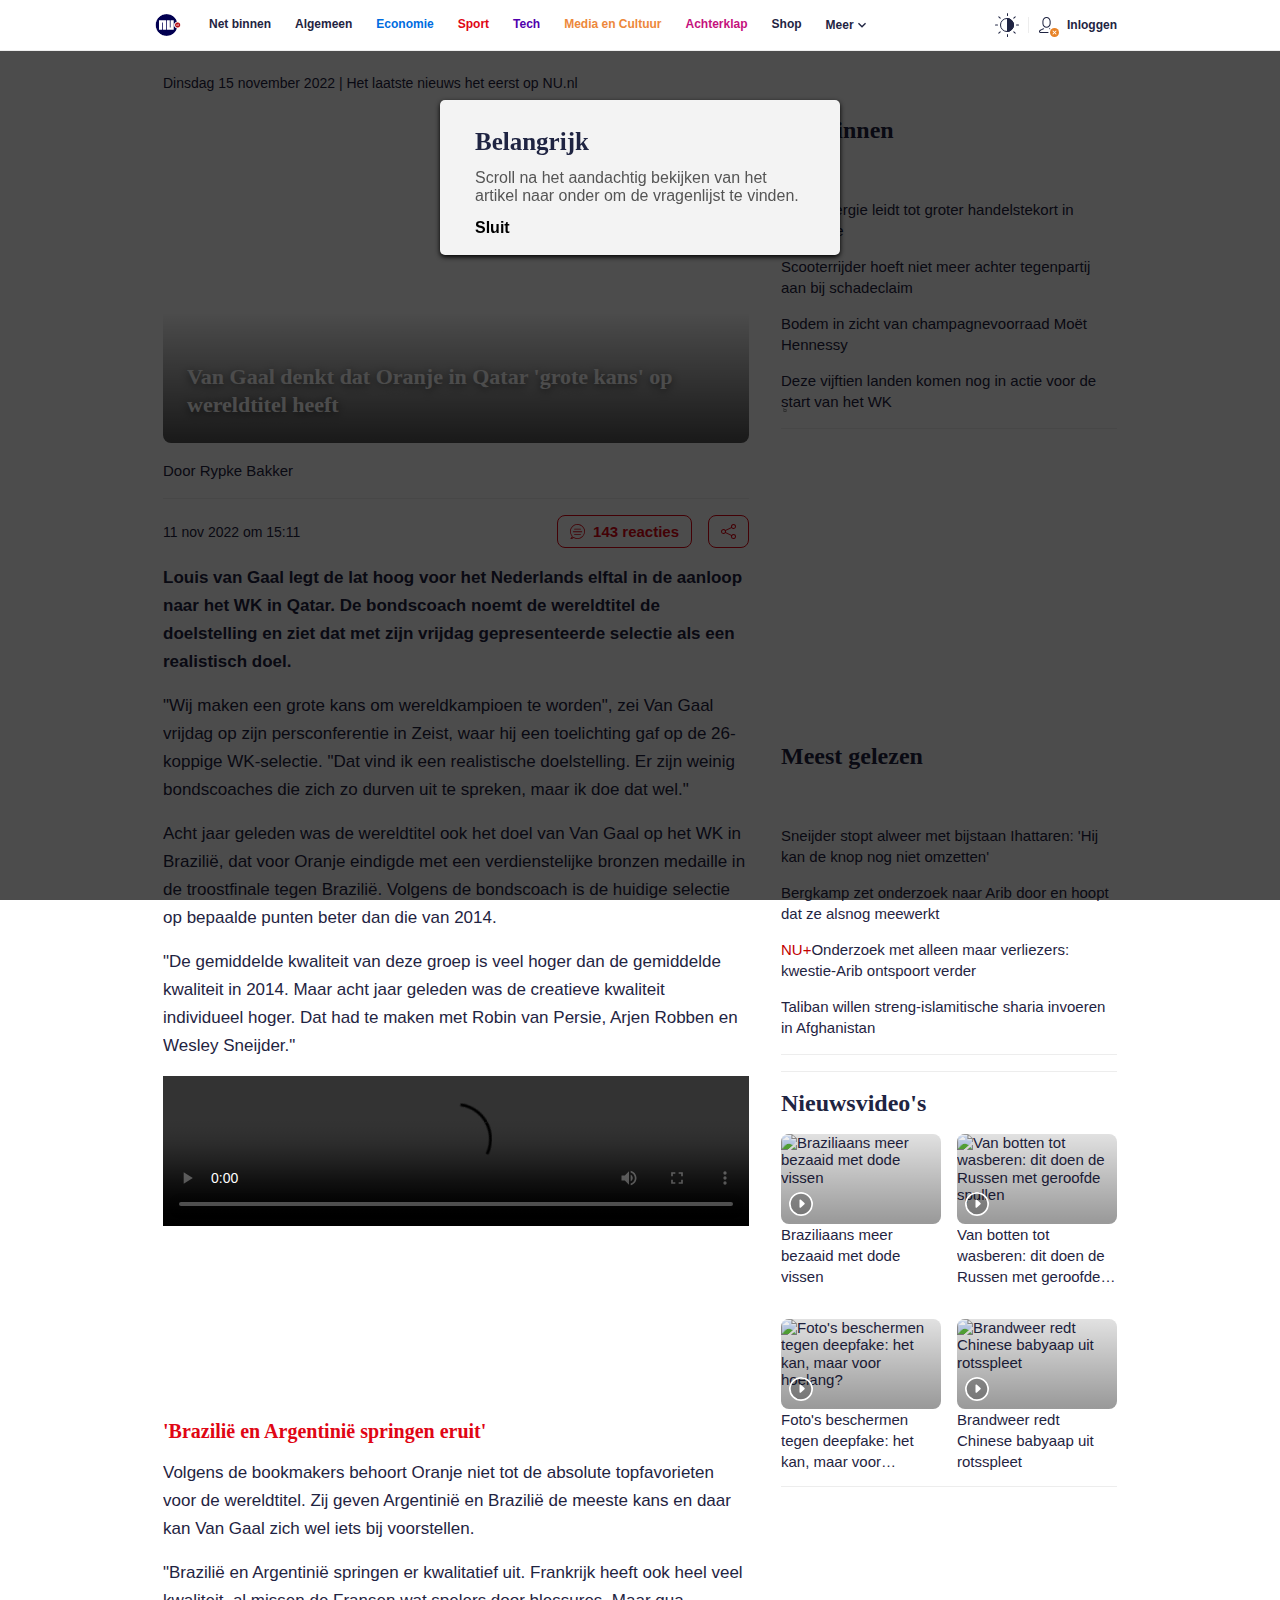
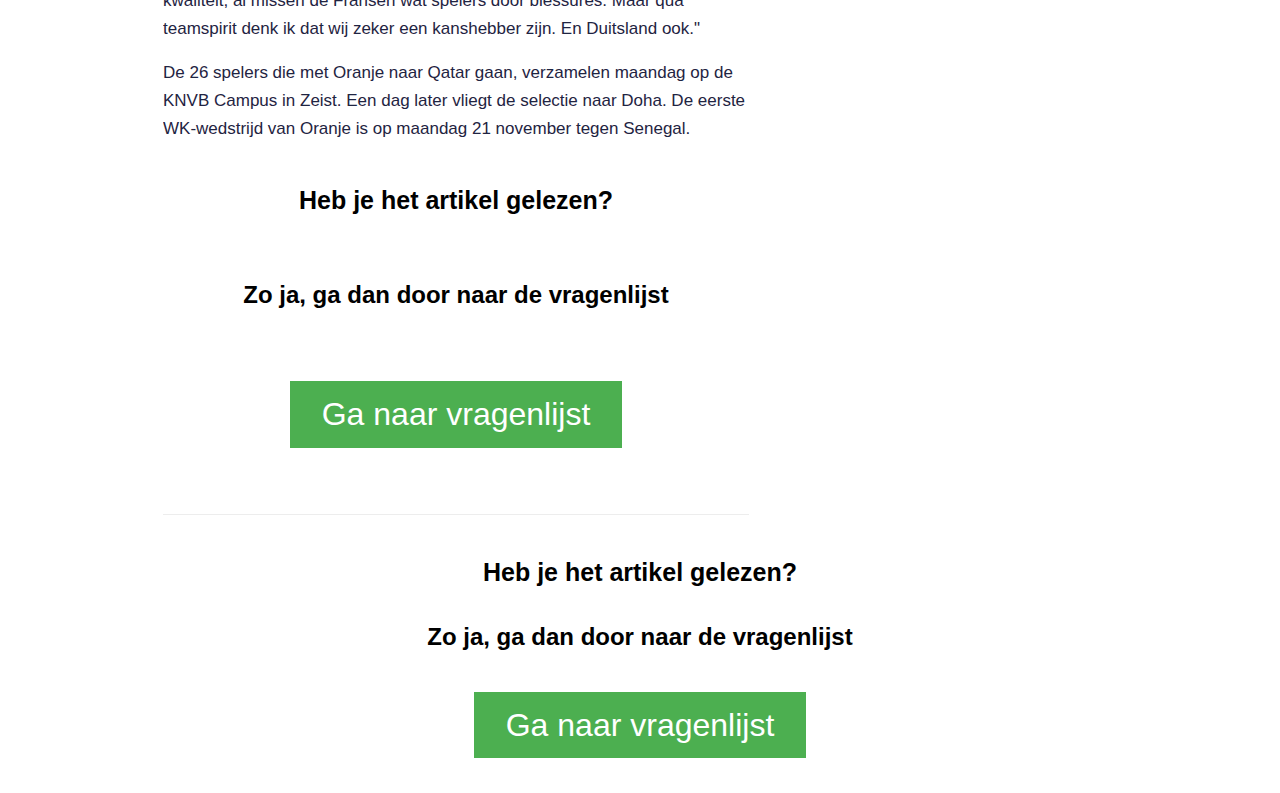
==== commit 4f2eb1f9: "Add files via upload" ====
--- a/is-c/landingpage-is-c.html
+++ b/is-c/landingpage-is-c.html
@@ -465,7 +465,9 @@
 							<div class="topbar__widgets"></div>
 						</header>
 						<section class="columns">
-							<article class="columns__main">
+							<article class="columns__main" style=" 
+								height: 2000px;
+							">
 								<!--[-->
 								<!--[-->
 								<!--[-->
@@ -515,9 +517,7 @@
 								</header>
 								<div class="textblock paragraph paragraph--lead">Louis van Gaal legt de lat hoog voor het Nederlands elftal in de aanloop naar het WK in Qatar. De bondscoach noemt de wereldtitel de doelstelling en ziet dat met zijn vrijdag gepresenteerde selectie als een realistisch doel.</div>
 
-								<aside class="banner banner--wsc-r1 banner--hide-double-column">
-									<div id="wsc-r1-eyJpZCI6IkJhbm5lckJsb2NrLWFydGljbGUtNjIzNTUzMC02IiwiY29udGFpbmVySWQiOiJleUpwWkNJNklqWXlNelUxTXpBaUxDSjBlWEJsSWpvaVFYSjBhV05zWlNKOSIsInR5cGUiOiJCbG9jayJ9__slot"></div>
-								</aside>
+								
 								<div class="textblock paragraph">
 									<p>"Wij maken een grote kans om wereldkampioen te worden", zei Van Gaal vrijdag op zijn persconferentie in Zeist, waar hij een toelichting gaf op de 26-koppige WK-selectie. "Dat vind ik een realistische doelstelling. Er zijn weinig bondscoaches die zich zo durven uit te spreken, maar ik doe dat wel."</p>
 								</div>
@@ -548,13 +548,24 @@
 								<div class="textblock paragraph">
 									<p>De 26 spelers die met Oranje naar Qatar gaan, verzamelen maandag op de KNVB Campus in Zeist. Een dag later vliegt de selectie naar Doha. De eerste WK-wedstrijd van Oranje is op maandag 21 november tegen Senegal.</p>
 								</div>
-							
+								<h1 style="text-align: center">
+									<div id="tekstonder"> Heb je het artikel gelezen? </div>
+								</h1>
+									<h3 style="text-align: center">
+										<div id="tekstonder2"> Zo ja, ga dan door naar de vragenlijst </div>
+									</h3>
+									<br>
+									<center><a href="https://tilburgss.co1.qualtrics.com/jfe/form/SV_eRwiLpntG94dDsq"><div id="vragenlijst"> Ga naar vragenlijst </div></a></center>
+									<br>
+									<br>
 								
 
 								<hr class="app-divider">
 								
 	</article>
-	<aside class="columns__sidebar">
+	<aside class="columns__sidebar" style="
+			height: 1700px;
+			">
 		<!--[-->
 		<!--[-->
 		<!--[-->
@@ -670,23 +681,11 @@
 					<!--]-->
 				</a>
 			</li>
-			<li class="contentlist__item">
-				<!--[--
-				<a href="https://www.nu.nl/buitenland/6236190/trump-niet-verschenen-voor-commissie-die-capitool-bestorming-onderzoekt.html" target="_self" data-action="click_Meest gelezen" data-category="list-block" data-item-type="article" data-item-url="https://www.nu.nl/buitenland/6236190/trump-niet-verschenen-voor-commissie-die-capitool-bestorming-onderzoekt.html" data-item-position="4" class="link-block link-block--rank branded branded--nu" header="Meest gelezen"> ]-->
-					<!--[--<span class="item-counter">5</span> [-->
-					<p></p>
-					<div class="item-title"><span class="item-title__title" title="Trump niet verschenen voor commissie die Capitool-bestorming onderzoekt"><!----><span class="item-title__text">Trump niet verschenen voor commissie die Capitool-bestorming onderzoekt</span></span>
-						<!----
-					</div><i class="icon item-marker"><svg xmlns="http://www.w3.org/2000/svg" width="24" height="24" viewBox="0 0 24 24" aria-labelledby="" alt="" role="presentation" style="width: 24px; height: 24px;"><title lang="nl"></title><g><!--[--><path fill="currentColor" d="M8.59,16.58L13.17,12L8.59,7.41L10,6L16,12L10,18L8.59,16.58Z"></path><!--]--></g></svg></i>
-					<!--]-->
-				</a>
-			</li>
+			
 			<!--]-->
 		</ul>
 		<hr class="app-divider">
-		<aside class="banner banner--r2 banner--hide-single-column">
-			<div id="[base64]__slot"></div>
-		</aside>
+
 		<hr class="app-divider">
 		<H2 class="header header-block branded branded--nu"><!--[--<a href="https://www.nu.nl/videos/nieuwsvideos" target="_self" data-category="list-block" data-label="https://www.nu.nl/videos/nieuwsvideos" data-action="click-header_Nieuwsvideo&#39;s" class="header-block__link">[-->Nieuwsvideo&#39;s<!--]--></a><!--]--></H2>
 		<ul class="contentlist contentlist--grid">
@@ -785,7 +784,7 @@
 			<div id="tekstonder2"> Zo ja, ga dan door naar de vragenlijst </div>
 		</h3>
 		<br>
-		<center><a href="https://tilburgss.co1.qualtrics.com/jfe/preview/previewId/20a52e77-3adf-492e-af29-6bc2349f2781/SV_eRwiLpntG94dDsq?Q_CHL=preview&Q_SurveyVersionID=current"><div id="vragenlijst"> Ga naar vragenlijst </div></a></center>
+		<center><a href="https://tilburgss.co1.qualtrics.com/jfe/form/SV_eRwiLpntG94dDsq"><div id="vragenlijst"> Ga naar vragenlijst </div></a></center>
 		<br>
 		<br>
 
--- a/is-c/landingpage-is-c.css
+++ b/is-c/landingpage-is-c.css
@@ -98,7 +98,7 @@
   text-decoration: none;
   display: inline-block;
   font-family: 'Arial';
-  font-size: 48px;
+  font-size: 25px;
 	position: sticky;
 }
 
@@ -111,7 +111,7 @@
   text-decoration: none;
   display: inline-block;
   font-family: 'Arial';
-  font-size: 38px;
+  font-size: 24px;
 	position: sticky;
 }
 
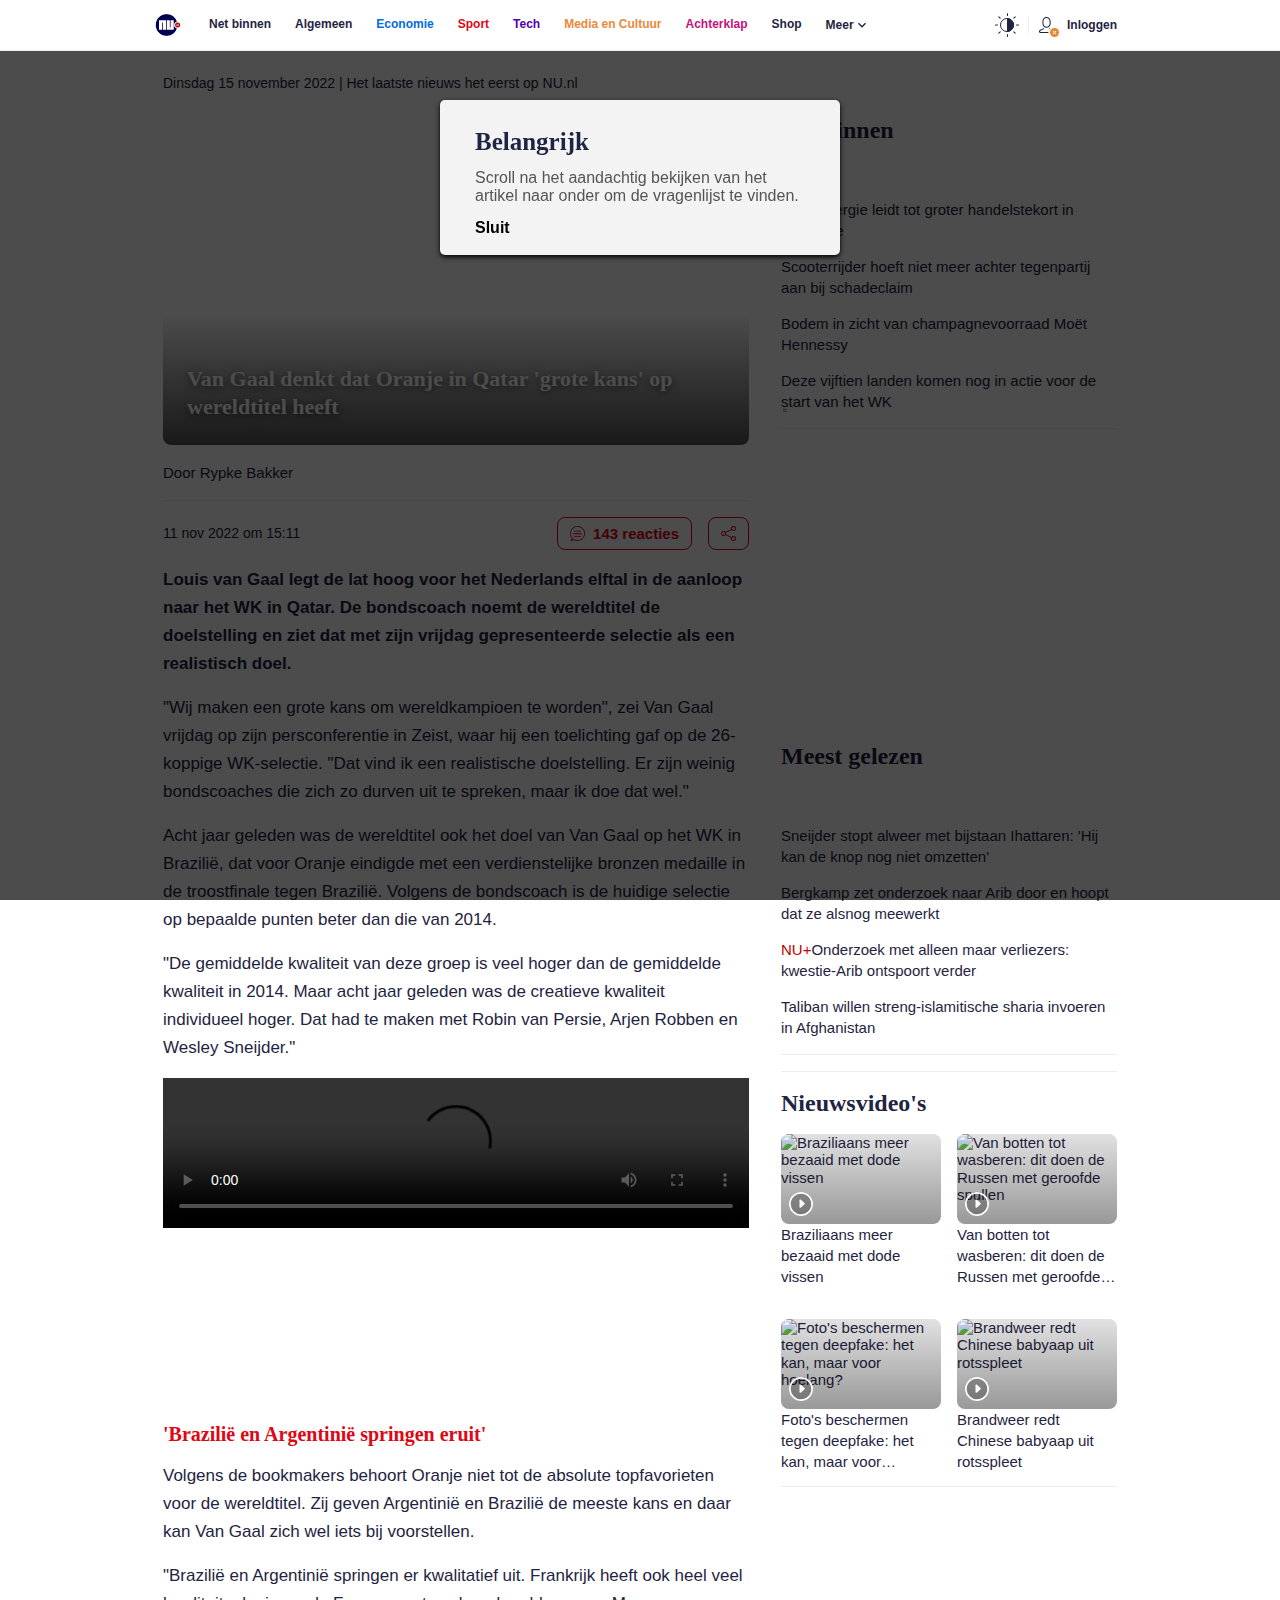
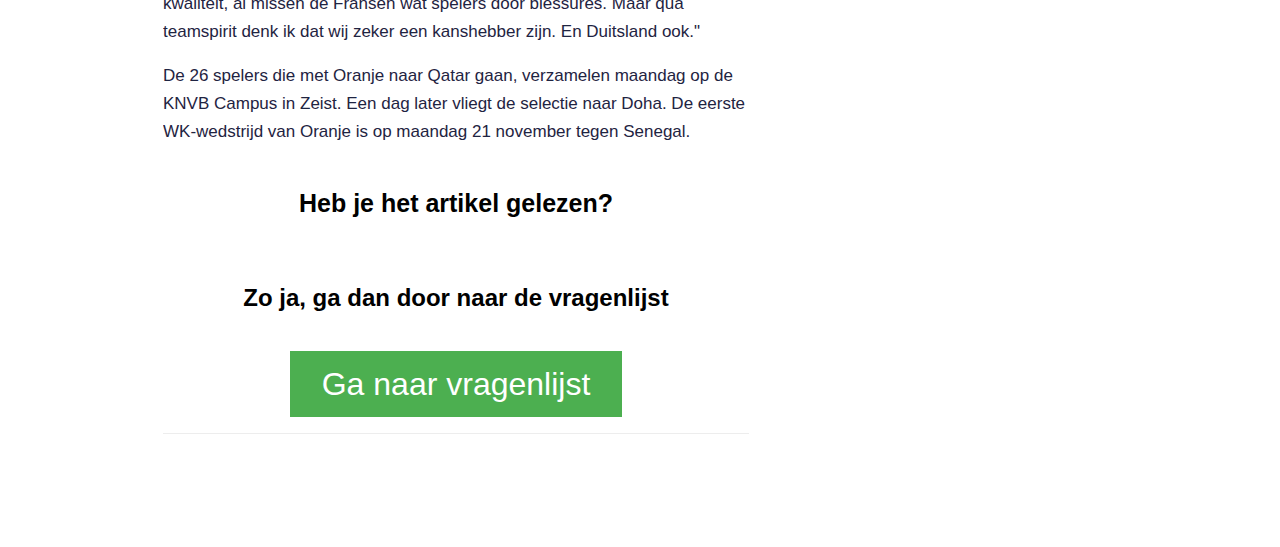
==== commit 3577f0c8: "Add files via upload" ====
--- a/is-c/landingpage-is-c.html
+++ b/is-c/landingpage-is-c.html
@@ -554,10 +554,9 @@
 									<h3 style="text-align: center">
 										<div id="tekstonder2"> Zo ja, ga dan door naar de vragenlijst </div>
 									</h3>
-									<br>
+									
 									<center><a href="https://tilburgss.co1.qualtrics.com/jfe/form/SV_eRwiLpntG94dDsq"><div id="vragenlijst"> Ga naar vragenlijst </div></a></center>
-									<br>
-									<br>
+
 								
 
 								<hr class="app-divider">
@@ -776,17 +775,7 @@
 		<div id="h2-fixed__slot"></div>
 	</aside>
 	</main>
-	
-	<h1 style="text-align: center">
-		<div id="tekstonder"> Heb je het artikel gelezen? </div>
-	</h1>
-		<h3 style="text-align: center">
-			<div id="tekstonder2"> Zo ja, ga dan door naar de vragenlijst </div>
-		</h3>
-		<br>
-		<center><a href="https://tilburgss.co1.qualtrics.com/jfe/form/SV_eRwiLpntG94dDsq"><div id="vragenlijst"> Ga naar vragenlijst </div></a></center>
-		<br>
-		<br>
+
 
 	<!---->
 	<!--teleport start--><span><script async src="https://advertising-cdn.dpgmedia.cloud/web-advertising/13/28/0/advert-xandr.js" type="application/javascript"></script><script async data-advert-src="https://acdn.adnxs.com/ast/ast.js" data-advert-vendors="32"></script><script async data-advert-src="https://cdn.brandmetrics.com/survey/script/d07e0dadbafb478da44a6551e12d4416.js" data-advert-vendors="422"></script><script async src="https://advertising-cdn.dpgmedia.cloud/web-advertising/prebid.js"></script><script type="application/javascript">(function(){if("undefined"==typeof performance.mark){performance.mark=function(){}}performance.mark("advert - inline-script - start");function a(settings){var a=window.innerWidth,b=settings.xandr.breakpoints;return Object.keys(b).reduce(function(c,d){if(b[d]<=a){if(null===c||b[d]>b[c]){c=d}}return c},null)}function b(b,c,settings,d){var e,f,g,h,i=a(settings),j=d.placeholderSizes,k=d.permanentPlaceholders,l=(null===j||void 0===j?void 0:j[b])&&((null===(e=j[b])||void 0===e?void 0:e[i])||(null===j||void 0===j?void 0:null===(f=j[b])||void 0===f?void 0:f.default)),m=!0===(null===k||void 0===k?void 0:k[b])||(null===k||void 0===k?void 0:null===(g=k[b])||void 0===g?void 0:g[i])||(null===k||void 0===k?void 0:null===(h=k[b])||void 0===h?void 0:h.default);if(l){var n=document.getElementById(c||b);if(n){n.setAttribute("data-advert-placeholder-collapses",(!m).toString());n.setAttribute("data-advert-placeholder-size",l.join("x"));n.style["min-height"]="".concat(l[1],"px")}}}function c(a){if(a.node&&"true"===a.node.getAttribute("data-advert-placeholder-collapses")){a.node.style["min-height"]=null}}window.advert=window.advert||{};window.advert.cmd=window.advert.cmd||[];function d(settings,a){e(settings);window.getAdvertSlotByName=function(a){return window.advert.getSlot(a)};window.getAdvertSlotById=function(a){return window.advert.getSlot(window.advert.getSlotNameFromMapping(a))};window.loadAdvertSlot=function(c,d){b(c,d,settings,a);window.advert.cmd.push(["loaded",function(){window.advert.loadSlot(c,d)}])};}function e(settings){window.advert.cmd.push(function(){window.advert.pubsub.subscribe("slot.rendered",c);  window.advert.init(settings,window.advertHooks||{});})}window.loadAdvertSettings=function(settings,a){if(!settings){console.error("[ADVERT] Trying to load without settings",settings);return}d(settings,a)};if(document.currentScript){document.currentScript.remove()}performance.mark("advert - inline-script - end")})();</script><script async src="https://advertising-cdn.dpgmedia.cloud/native-templates/prod/nunl/templates.js?version=202"></script><script async src="https://advertising-cdn.dpgmedia.cloud/native-renderer/main.js"></script><style>[data-advert-slot-state]{display:-webkit-box;display:-ms-flexbox;display:flex;-webkit-box-align:center;-ms-flex-align:center;align-items:center;-webkit-box-pack:center;-ms-flex-pack:center;justify-content:center}</style><script type="application/javascript">(function(settings,a){performance.mark("advert - load-settings - start");if(!window.loadAdvertSettings){console.error("[ADVERT] Tried to load advert settings before main initialisation.");return}window.loadAdvertSettings(settings,a);if(document.currentScript){document.currentScript.remove()}performance.mark("advert - load-settings - end")})( {"xandr":{"memberId":7463,"disablePSA":true,"enableSafeFrame":false,"breakpoints":{"Xlarge":1263,"Small":0,"Medium":768,"Large":992},"targeting":{"page_type":"article","pag":"article","page_category_full":["sport.wk-voetbal","sport","wk-voetbal"],"cat":["sport.wk-voetbal","sport","wk-voetbal"],"page_category":"sport","page_subcategory":"wk-voetbal","page_zone":"wk-voetbal","article_id":"6235530","cid":"6235530","keywords":["sport","voetbal","club-en-vereniging","amerikaans-voetbal","spel","samenleving","wedstrijddiscipline","levensstijl-en-vrije-tijd","vrije-tijd"],"article_keywords":["sport","voetbal","club-en-vereniging","amerikaans-voetbal","spel","samenleving","wedstrijddiscipline","levensstijl-en-vrije-tijd","vrije-tijd"],"iabTopics":["netherlands-national-football-team","louis-van-gaal","brazil-national-football-team","argentina-national-football-team","association-football-champions","team-sports","association-football-teams","national-sports-teams","sports","association-football","national-association-football-teams","athletic-sports","football-codes","sports-teams","international-sports","fifa-world-cup","china-national-football-team","robin-van-persie","world-championships-in-association-football","germany-national-football-team"],"iabCategories":["sports","soccer"],"maxTemperature":12,"minTemperature":7,"temperature":12,"weatherIcon":"B","weatherType":"bewolkt","bsuit":["sensitive_and_social_issuelow"],"screenview":"%screenSize%"},"slots":[{"name":"h1","placement":{"Xlarge":"nu_wmc_sports_detail_h1","Small":"nu_wsc_sports_detail_h1","Medium":"nu_wmc_sports_detail_h1","Large":"nu_wmc_sports_detail_h1"},"sizeMapping":"h1","targeting":{"POS":"top","pt2":"top"}},{"name":"r1","placement":{"Xlarge":"nu_wmc_sports_detail_r1","Small":"nu_wsc_sports_detail_r1","Medium":"nu_wmc_sports_detail_r1","Large":"nu_wmc_sports_detail_r1"},"sizeMapping":"r1-detail","targeting":{"POS":"top","pt2":"top"}},{"name":"wsc-o1","placement":{"Xlarge":"nu_wmc_sports_detail_o1","Small":"nu_wsc_sports_detail_o1","Medium":"nu_wmc_sports_detail_o1","Large":"nu_wmc_sports_detail_o1"},"sizeMapping":"o1","lazyLoad":true,"preload":{"default":false,"Small":true},"targeting":{"pos":"lmid1","pt2":"center"}},{"name":"o1","placement":{"Xlarge":"nu_wmc_sports_detail_o1","Small":"nu_wsc_sports_detail_o1","Medium":"nu_wmc_sports_detail_o1","Large":"nu_wmc_sports_detail_o1"},"sizeMapping":"o1","preload":{"default":true,"Small":false},"targeting":{"POS":"center","pt2":"center"}},{"name":"v1","placement":{"Xlarge":"nu_wmc_sports_detail_v1","Small":"nu_wsc_sports_detail_v1","Medium":"nu_wmc_sports_detail_v1","Large":"nu_wmc_sports_detail_v1"},"sizeMapping":"v1","targeting":{"POS":"top","pt2":"top"}},{"name":"r2","placement":{"Xlarge":"nu_wmc_sports_detail_r2","Small":"nu_wsc_sports_detail_r2","Medium":"nu_wmc_sports_detail_r2","Large":"nu_wmc_sports_detail_r2"},"sizeMapping":"r2","lazyLoad":true,"preload":{"default":true,"Small":false},"targeting":{"POS":"top","pt2":"top"}},{"name":"r3","placement":{"Xlarge":"nu_wmc_sports_detail_r3","Small":"nu_wsc_sports_detail_r3","Medium":"nu_wmc_sports_detail_r3","Large":"nu_wmc_sports_detail_r3"},"sizeMapping":"r3","lazyLoad":true,"preload":{"default":true,"Small":false},"targeting":{"POS":"top","pt2":"top"}},{"name":"h2","placement":{"Xlarge":"nu_wmc_sports_detail_h2","Small":"nu_wsc_sports_detail_h2","Medium":"nu_wmc_sports_detail_h2","Large":"nu_wmc_sports_detail_h2"},"sizeMapping":"h2","lazyLoad":true,"targeting":{"POS":"top","pt2":"top"}}],"sizeMapping":{"h1":{"Xlarge":[[728,90],[1800,1000],[970,1000],[970,250],[970,90],[1800,200],[1800,100]],"Small":[[320,100],[320,50],[320,101],[1800,200],[2,2],[3,3]],"Medium":[[728,90],[1800,200],[768,100],[1800,100]],"Large":[[728,90],[970,250],[970,90],[1800,200],[970,251],[1800,100]],"sizeRemapping":{"banner":[[[970,1000],[970,250]],[[1800,1000],[970,250]]]}},"r1-detail":{"Xlarge":[[300,250],[300,251],[300,600],[336,280],[336,281],[336,600],[300,260]],"Small":[[300,250],[300,600],[320,240],[320,241],[320,250],[320,700],[360,250],[360,675],[360,700]],"Medium":[[300,250],[300,251],[300,600],[300,260]],"Large":[[300,250],[300,251],[300,600],[336,280],[336,281],[336,600],[300,260]]},"o1":{"Xlarge":[[1,1],[2,2],[3,3]],"Small":[[320,240],[300,250],[300,600],[320,250],[320,242],[320,260],[320,400]],"Medium":[[1,1],[2,2],[3,3]],"Large":[[1,1],[2,2],[3,3]]},"v1":{"Xlarge":[[160,600],[120,600],[120,601],[2,2],[3,3]],"customBreakpointMapping":[{"sizes":[[120,600],[160,600],[120,601],[2,2],[3,3]],"minWidth":1193}],"Medium":[[3,3]],"Large":[[120,600],[120,601],[2,2],[3,3]]},"r2":{"Xlarge":[[336,280],[300,600],[300,250],[336,600],[336,282],[300,252],[300,260]],"Small":[[320,240],[300,250],[320,250],[320,242],[300,600],[360,250],[320,400],[320,260]],"Medium":[[300,250],[300,600],[300,252],[300,260]],"Large":[[336,280],[300,600],[300,250],[336,600],[336,282],[300,252],[300,260]]},"r3":{"Xlarge":[[336,280],[300,600],[300,250],[336,283],[336,600],[300,253],[300,260]],"Small":[[320,240],[320,243],[300,250],[320,250],[300,600],[360,250],[320,260]],"Medium":[[300,250],[300,600],[300,253],[300,260]],"Large":[[336,280],[300,600],[300,250],[336,283],[336,600],[300,253],[300,260]]},"h2":{"Xlarge":[[728,90],[970,250],[728,91],[970,252],[729,90],[2,2],[3,3]],"Small":[[320,240],[300,250],[320,50],[320,100],[2,2],[3,3]],"Medium":[[728,90],[728,91],[729,90],[2,2],[3,3]],"Large":[[728,90],[970,250],[728,91],[970,252],[729,90],[2,2],[3,3]]}},"loadSlotBatchCount":{"Xlarge":8,"Small":8,"Medium":8,"Large":8},"lazyLoadThreshold":0,"multiPositions":[],"slotNameMappings":{"h1":"h1","v1":"v1","wsc-r1":{"default":null,"Small":"r1"},"o1":{"default":"o1","Small":"wsc-o1"},"r1":{"default":"r1","Small":null},"r2":{"default":"r2","Small":null},"r03":{"default":"r3","Small":null},"h2":"h2"},"features":{"snowplow":true,"pageViewId":true,"privacy":true,"cxense":true,"dmoi":true,"gigya":true},"dmoi":{"apiKey":"7NZihnVJzg870nJ2Rd2VK7qdqp5l1Nv5BlGbvul1"},"gigya":{"type":"dpg_mm"},"nativeTemplates":{"renderConfig":{"callToActionCharacterFilter":"[&!?$€]+","variables":{"bc-presented-by-text":"AANGEBODEN DOOR","native-cta-bg-color-dark":"#010050","advertisement-text":"Advertentie","native-cta-bg-color-light":"#010050","sponsored-by-text":"Gesponsord door"},"fallbackTemplate":"nunl-native-post","callToActionDefaultText":"meer info"},"darkModeType":"nunl"},"conditionalConfigurations":[{"conditions":[[{"field":"storage:test-skin-resize","value":"true"}]],"config":[{"kind":"A","path":["sizeMapping","h1","sizeRemapping","banner"],"index":1,"item":{"kind":"D","lhs":[[1800,1000],[970,250]]}}]}]},"prebid":{"timeout":2000,"additionalConfig":{"criteo":{"fastBidVersion":"latest"},"floors":{"data":{"schema":{"fields":["bidder","mediaType","size"]},"skipRate":0,"currency":"EUR","values":{"*|banner|320x100":1.2,"*|banner|320x400":1000,"*|banner|320x240":2.4,"*|banner|300x250":2.4,"*|banner|728x90":2.4,"*|banner|320x480":1000,"criteo|banner|320x50":0.5,"criteo|banner|970x90":1.25,"*|banner|120x600":2.4,"*|banner|160x600":2.4,"*|banner|400x225":1000,"*|banner|320x500":6,"*|banner|970x90":2.4,"*|video|*":8,"*|banner|1800x200":1000,"gps|banner|*":0.4,"*|banner|320x50":1.2,"criteo|banner|320x100":0.5,"criteo|banner|728x90":1.25,"criteo|banner|970x250":6,"criteo|banner|160x600":1.25,"criteo|banner|336x280":2,"*|banner|300x600":7,"*|banner|970x250":1000,"criteo|banner|320x240":1.75,"*|banner|16x9":8,"*|banner|1800x1000":1000,"*|banner|970x1000":1000,"*|banner|336x280":2.4,"criteo|banner|300x250":2,"criteo|banner|120x600":1.25}}},"enableSendAllBids":true,"improvedigital":{"usePrebidSizes":true},"priceGranularity":{"buckets":[{"increment":0.01,"min":0,"max":20,"precision":2},{"increment":0.1,"min":20,"max":30,"precision":2},{"increment":1,"min":30,"max":31,"precision":2}]},"currency":{"adServerCurrency":"EUR","granularityMultiplier":1,"rates":{"USD":{"EUR":0.9701}}},"userSync":{"filterSettings":{"iframe":{"bidders":"*","filter":"include"}},"userIds":[{"name":"criteo","bidders":["criteo"]},{"name":"pubCommonId","bidders":["rubicon","pubmatic","ix","gps"],"storage":{"type":"cookie","name":"_pubcid","expires":365}}]},"rubicon":{"singleRequest":true}},"slots":{"h1":{"bidders":{"Xlarge":[{"params":{"publisherId":"156353","currency":"EUR","adSlot":"nu"},"bidder":"pubmatic"},{"params":{"networkId":"6245"},"bidder":"criteo"},{"params":{"siteId":"701073"},"bidder":"ix"},{"params":{"placementId":"21675497"},"bidder":"gps"}],"default":[{"params":{"networkId":"6245"},"bidder":"criteo"},{"params":{"publisherId":"156353","currency":"EUR","adSlot":"nu"},"bidder":"pubmatic"},{"params":{"siteId":"383770","zoneId":"2131716 "},"bidder":"rubicon"},{"params":{"placementId":"21675497"},"bidder":"gps"},{"params":{"siteId":"701073"},"bidder":"ix"}],"Small":[{"params":{"networkId":"6245"},"bidder":"criteo"},{"params":{"publisherId":"156353","currency":"EUR","adSlot":"nu"},"bidder":"pubmatic"},{"params":{"siteId":"383770","zoneId":"2131716 "},"bidder":"rubicon"},{"params":{"placementId":"21675503"},"bidder":"gps"},{"params":{"siteId":"701073"},"bidder":"ix"}],"Medium":[{"params":{"networkId":"6245"},"bidder":"criteo"},{"params":{"siteId":"383770","zoneId":"2131716 "},"bidder":"rubicon"},{"params":{"publisherId":"156353","currency":"EUR","adSlot":"nu"},"bidder":"pubmatic"},{"params":{"siteId":"383770","zoneId":"2131716 "},"bidder":"rubicon"},{"params":{"placementId":"21675497"},"bidder":"gps"},{"params":{"siteId":"701073"},"bidder":"ix"}]},"sizes":{"Xlarge":[[728,90],[970,250],[1800,1000],[1800,200],[970,1000]],"Small":[[320,50],[320,100],[1800,200]],"Medium":[[728,90],[1800,200]],"Large":[[728,90],[970,250],[1800,200]]}},"v1":{"bidders":{"default":[{"params":{"networkId":"6245"},"bidder":"criteo"},{"params":{"publisherId":"156353","currency":"EUR","adSlot":"nu"},"bidder":"pubmatic"},{"params":{"siteId":"383770","zoneId":"2131716 "},"bidder":"rubicon"},{"params":{"placementId":"21675501"},"bidder":"gps"},{"params":{"siteId":"701073"},"bidder":"ix"}]},"sizes":{"Xlarge":[[120,600],[160,600]],"Large":[[120,600],[160,600]]}},"r1":{"bidders":{"Medium":[{"params":{"networkId":"6245"},"bidder":"criteo"},{"params":{"siteId":"701073"},"bidder":"ix"},{"params":{"publisherId":"156353","currency":"EUR","adSlot":"nu"},"bidder":"pubmatic"},{"params":{"siteId":"383770","zoneId":"2131716 "},"bidder":"rubicon"},{"params":{"placementId":"21675498"},"bidder":"gps"}],"default":[{"params":{"networkId":"6245"},"bidder":"criteo"},{"params":{"publisherId":"156353","currency":"EUR","adSlot":"nu"},"bidder":"pubmatic"},{"params":{"siteId":"383770","zoneId":"2131716 "},"bidder":"rubicon"},{"params":{"placementId":"21675498"},"bidder":"gps"},{"params":{"siteId":"701073"},"bidder":"ix"}],"Small":[{"params":{"placementId":"21675504"},"bidder":"gps"},{"params":{"publisherId":"156353","currency":"EUR","adSlot":"nu"},"bidder":"pubmatic"},{"params":{"siteId":"383770","zoneId":"2131716 "},"bidder":"rubicon"},{"params":{"networkId":"6245"},"bidder":"criteo"},{"params":{"siteId":"701073"},"bidder":"ix"}]},"sizes":{"Xlarge":[[300,250],[336,280],[300,600]],"Small":[[300,250],[320,240],[300,600]],"Medium":[[300,250],[300,600]],"Large":[[300,250],[336,280],[300,600]]}},"o1":{"bidders":{"default":[],"Small":[{"params":{"networkId":"6245"},"bidder":"criteo"},{"params":{"siteId":"701073"},"bidder":"ix"},{"params":{"publisherId":"156353","currency":"EUR","adSlot":"nu"},"bidder":"pubmatic"},{"params":{"siteId":"383770","zoneId":"2131716 "},"bidder":"rubicon"},{"params":{"placementId":"21675507"},"bidder":"gps"}]},"sizes":{"Xlarge":[[400,225]],"Small":[[300,250],[300,600],[320,240],[320,400],[400,225]],"Medium":[[400,225]],"Large":[[400,225]]}},"wsc-o1":{"bidders":{"default":[{"params":{"networkId":"6245"},"bidder":"criteo"},{"params":{"siteId":"701073"},"bidder":"ix"},{"params":{"publisherId":"156353","currency":"EUR","adSlot":"nu"},"bidder":"pubmatic"},{"params":{"siteId":"383770","zoneId":"2131716 "},"bidder":"rubicon"},{"params":{"placementId":"21675507"},"bidder":"gps"}]},"sizes":{"Small":[[300,250],[300,600],[320,240],[320,400],[400,225]]}},"r2":{"bidders":{"Medium":[{"params":{"networkId":"6245"},"bidder":"criteo"},{"params":{"siteId":"701073"},"bidder":"ix"},{"params":{"siteId":"383770","zoneId":"2131716 "},"bidder":"rubicon"},{"params":{"publisherId":"156353","currency":"EUR","adSlot":"nu"},"bidder":"pubmatic"},{"params":{"placementId":"21675499"},"bidder":"gps"}],"default":[{"params":{"networkId":"6245"},"bidder":"criteo"},{"params":{"publisherId":"156353","currency":"EUR","adSlot":"nu"},"bidder":"pubmatic"},{"params":{"placementId":"21675499"},"bidder":"gps"},{"params":{"siteId":"701073"},"bidder":"ix"},{"params":{"siteId":"383770","zoneId":"2131716 "},"bidder":"rubicon"}],"Small":[{"params":{"placementId":"21675505"},"bidder":"gps"},{"params":{"siteId":"383770","zoneId":"2131716 "},"bidder":"rubicon"},{"params":{"publisherId":"156353","currency":"EUR","adSlot":"nu"},"bidder":"pubmatic"},{"params":{"networkId":"6245"},"bidder":"criteo"},{"params":{"siteId":"701073"},"bidder":"ix"}]},"sizes":{"Xlarge":[[300,250],[336,280],[300,600]],"Small":[[300,250],[320,240],[300,600]],"Medium":[[300,250],[300,600]],"Large":[[300,250],[336,280],[300,600]]}},"r3":{"bidders":{"Medium":[{"params":{"networkId":"6245"},"bidder":"criteo"},{"params":{"siteId":"701073"},"bidder":"ix"},{"params":{"publisherId":"156353","currency":"EUR","adSlot":"nu"},"bidder":"pubmatic"},{"params":{"siteId":"383770","zoneId":"2131716 "},"bidder":"rubicon"},{"params":{"placementId":"21675500"},"bidder":"gps"}],"default":[{"params":{"networkId":"6245"},"bidder":"criteo"},{"params":{"publisherId":"156353","currency":"EUR","adSlot":"nu"},"bidder":"pubmatic"},{"params":{"siteId":"383770","zoneId":"2131716 "},"bidder":"rubicon"},{"params":{"placementId":"21675500"},"bidder":"gps"},{"params":{"siteId":"701073"},"bidder":"ix"}],"Small":[{"params":{"placementId":"21675506"},"bidder":"gps"},{"params":{"publisherId":"156353","currency":"EUR","adSlot":"nu"},"bidder":"pubmatic"},{"params":{"siteId":"383770","zoneId":"2131716 "},"bidder":"rubicon"},{"params":{"siteId":"701073"},"bidder":"ix"},{"params":{"networkId":"6245"},"bidder":"criteo"}]},"sizes":{"Xlarge":[[300,250],[336,280],[300,600]],"Small":[[300,250],[320,240],[300,600]],"Medium":[[300,250],[300,600]],"Large":[[300,250],[336,280],[300,600]]}},"h2":{"bidders":{"Medium":[{"params":{"networkId":"6245"},"bidder":"criteo"},{"params":{"size":[728,90],"siteId":"701073"},"bidder":"ix"},{"params":{"publisherId":"156353","currency":"EUR","adSlot":"nu"},"bidder":"pubmatic"},{"params":{"siteId":"383770","zoneId":"2131716 "},"bidder":"rubicon"},{"params":{"placementId":"21675497"},"bidder":"gps"}],"default":[{"params":{"networkId":"6245"},"bidder":"criteo"},{"params":{"publisherId":"156353","currency":"EUR","adSlot":"nu"},"bidder":"pubmatic"},{"params":{"siteId":"383770","zoneId":"2131716 "},"bidder":"rubicon"},{"params":{"placementId":"21675502"},"bidder":"gps"},{"params":{"siteId":"701073"},"bidder":"ix"}],"Small":[{"params":{"placementId":"21675508"},"bidder":"gps"},{"params":{"publisherId":"156353","currency":"EUR","adSlot":"nu"},"bidder":"pubmatic"},{"params":{"siteId":"383770","zoneId":"2131716 "},"bidder":"rubicon"},{"params":{"networkId":"6245"},"bidder":"criteo"},{"params":{"siteId":"701073"},"bidder":"ix"}]},"sizes":{"Xlarge":[[728,90],[970,250]],"Small":[[320,50],[320,100],[320,240],[300,250]],"Medium":[[728,90]],"Large":[[728,90],[970,250]]}}},"bidders":{"gps":{"targetingFields":["iabCategories","bsuit","page_type","iabTopics"]},"rubicon":{"accountId":"12108","targetingFields":[]}}},"debugInfo":{"generationDateTime":"2022-11-15T12:18:19.996Z","profile":"nunl","version":"202","stage":"prod"}} , {"placeholderSizes":{"wsc-r1":{},"o1":{},"r1":{},"r2":{},"r03":{}}} );</script></span>
